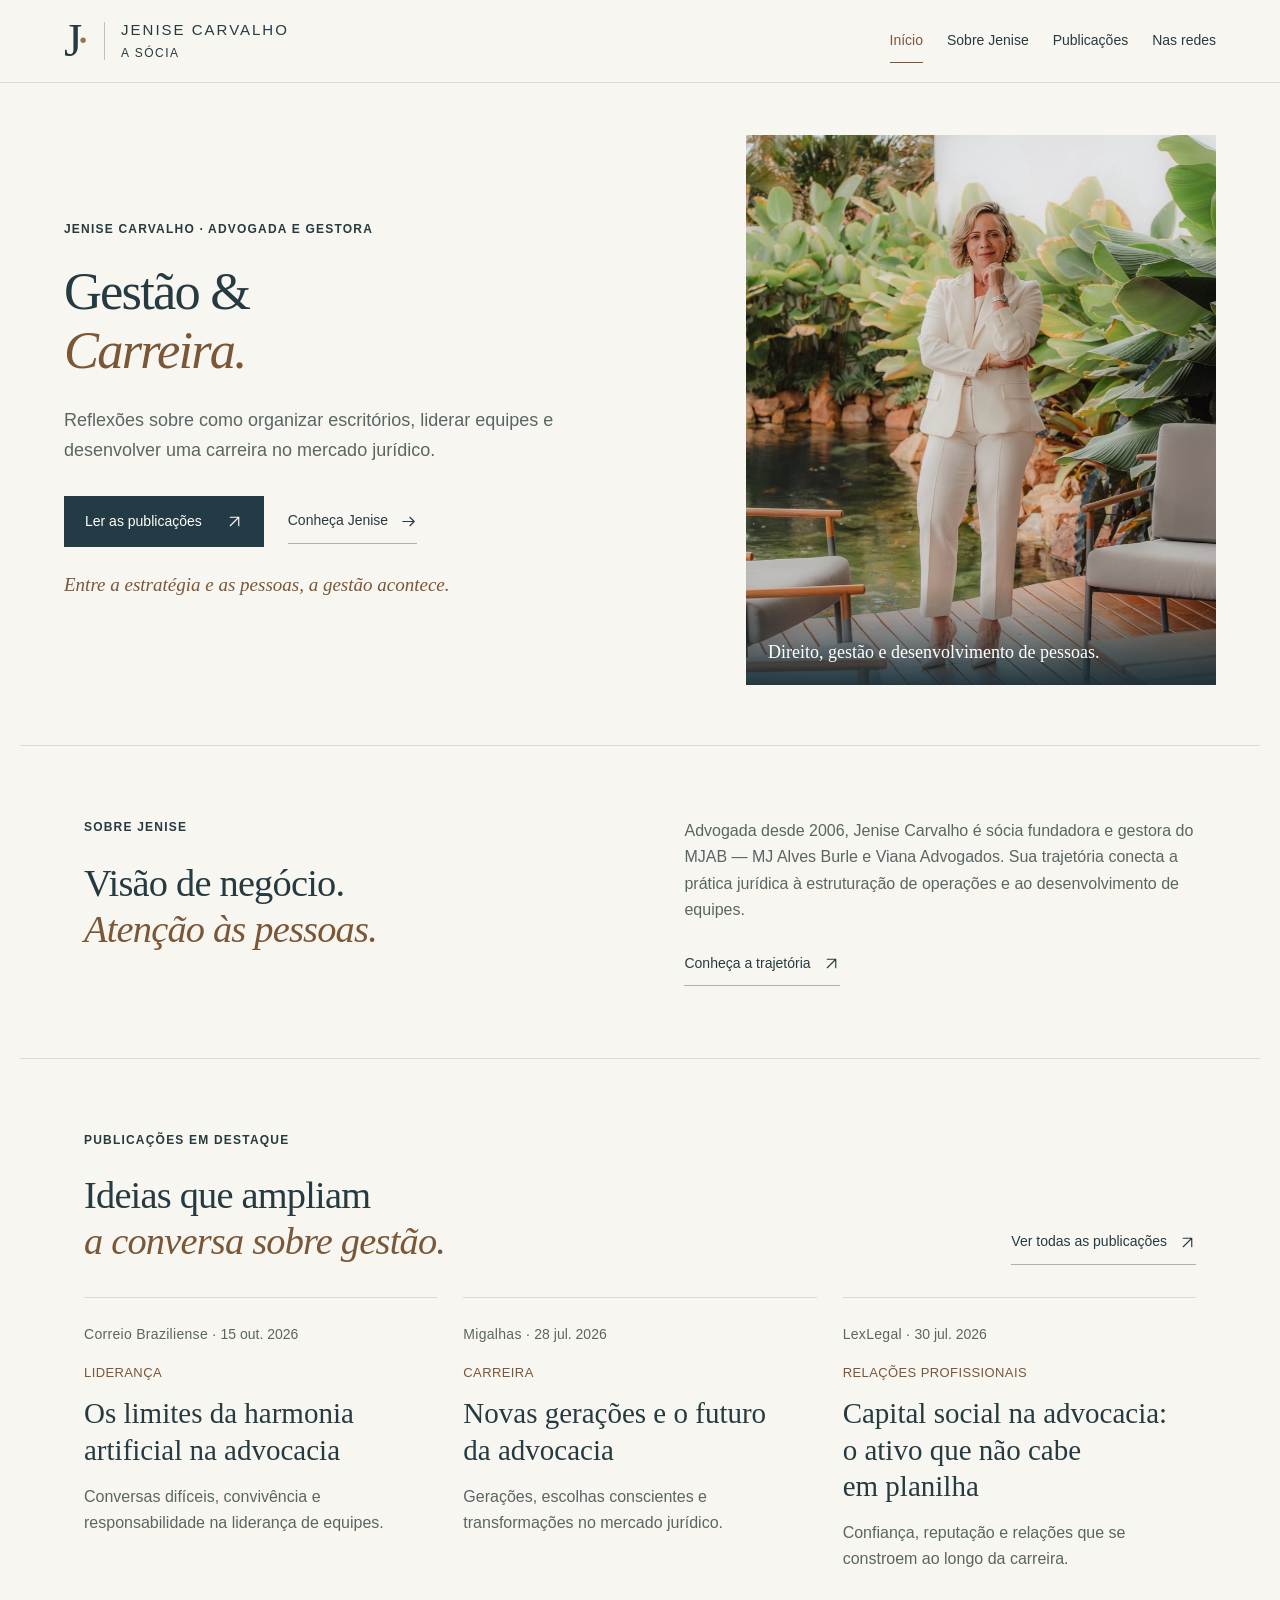
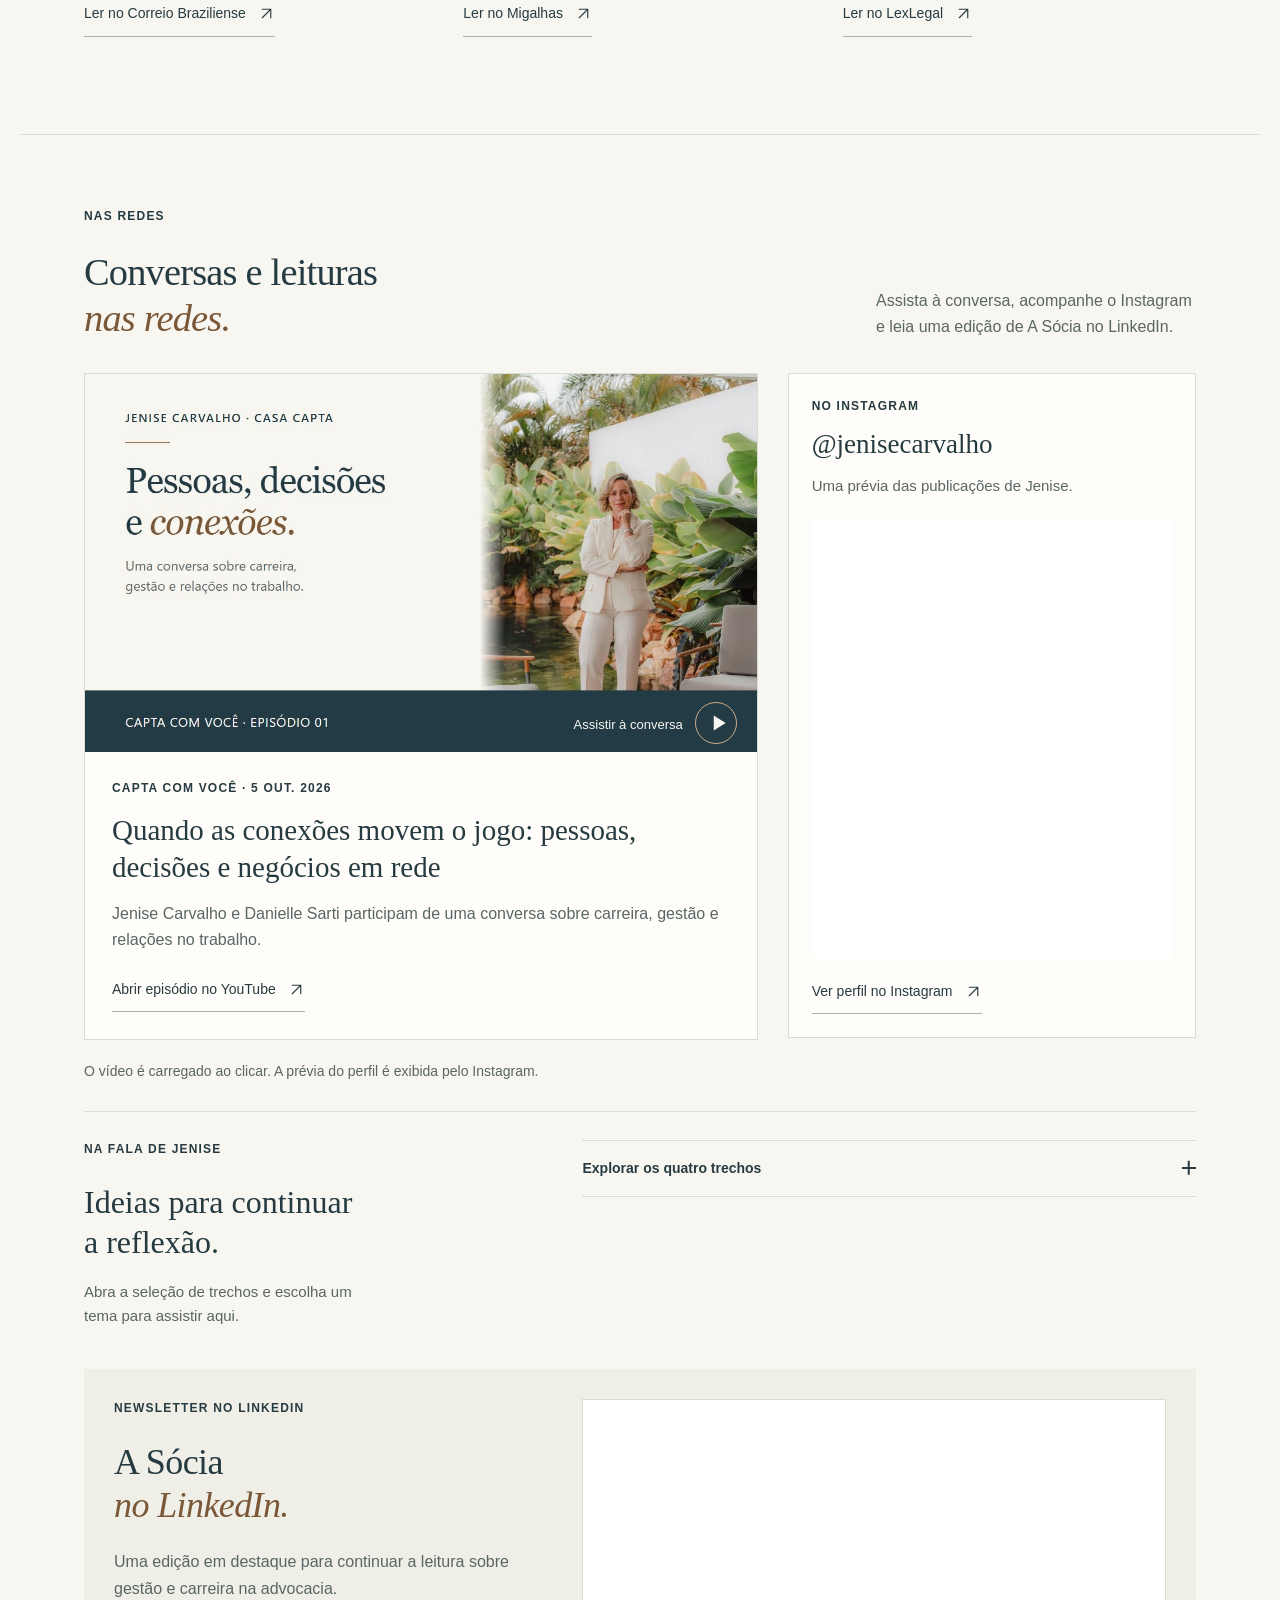
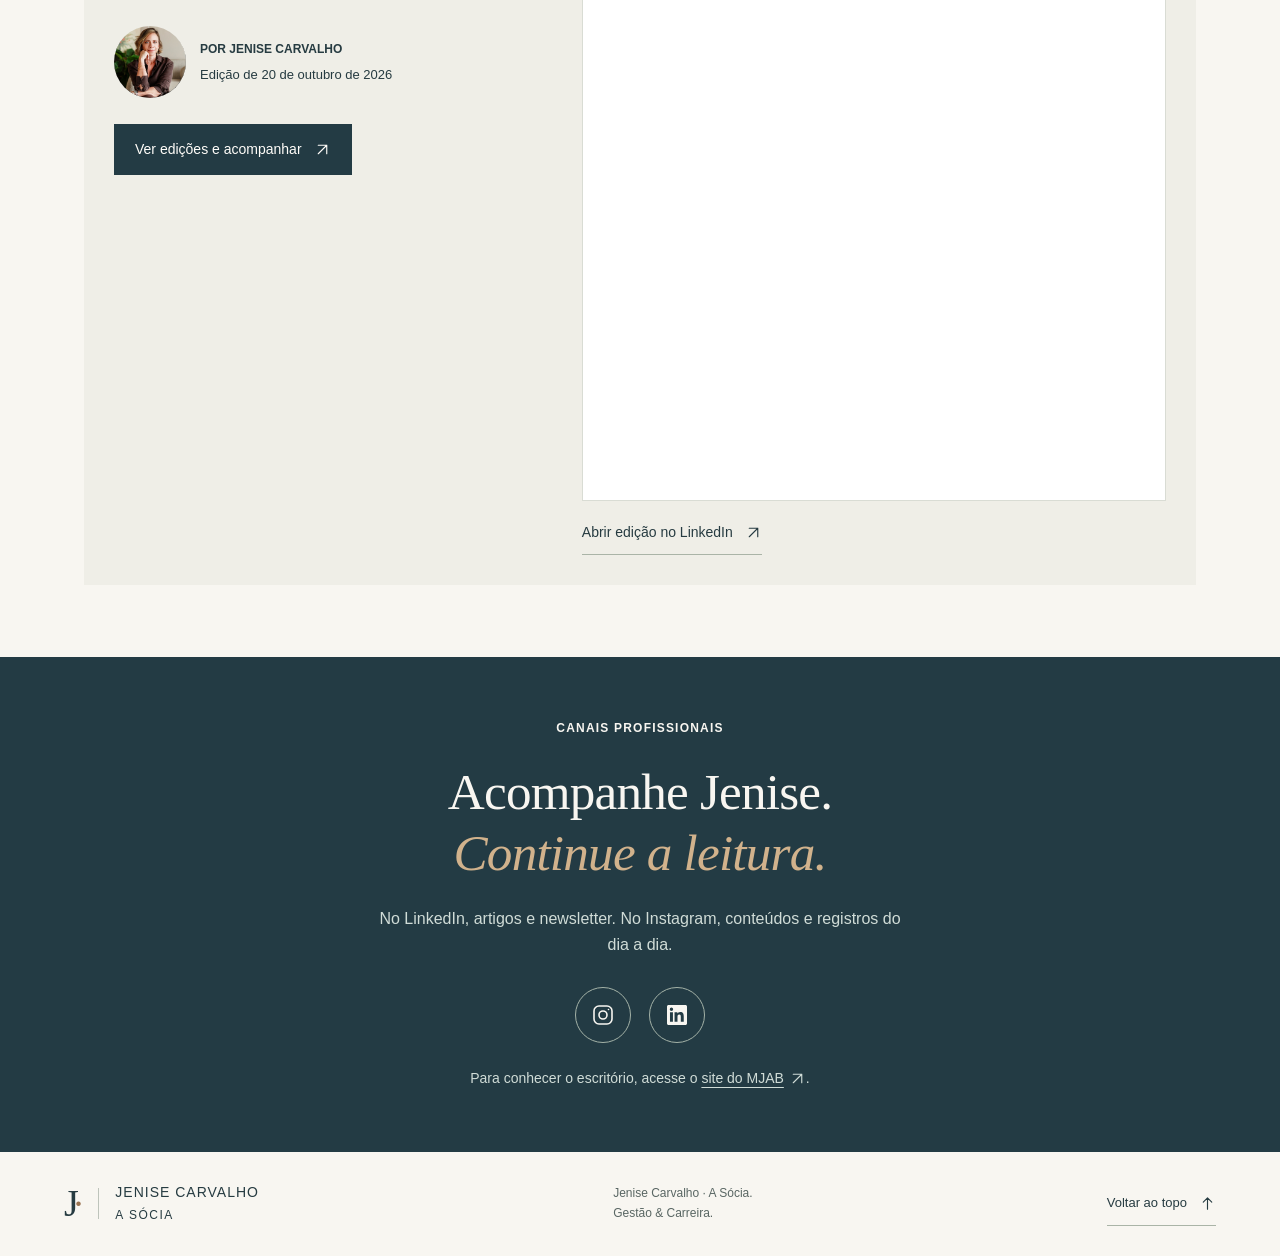
==== index.html @ 832c6ce7 "Inclui prévia oficial de A Sócia na seção Nas redes" ====
<!doctype html>
<html lang="pt-BR">
<head>
  <meta charset="utf-8">
  <meta name="viewport" content="width=device-width, initial-scale=1">
  <meta name="robots" content="index, follow">
  <meta name="description" content="Gestão e carreira na advocacia. Conheça Jenise Carvalho e acompanhe seus artigos, a newsletter A Sócia e suas conversas sobre liderança.">
  <link rel="canonical" href="https://soneka-ox.github.io/jenise-a-socia/">
  <meta property="og:type" content="website">
  <meta property="og:locale" content="pt_BR">
  <meta property="og:site_name" content="Jenise Carvalho · A Sócia">
  <meta property="og:title" content="Jenise Carvalho · A Sócia | Gestão &amp; Carreira">
  <meta property="og:description" content="Gestão e carreira na advocacia. Conheça Jenise Carvalho e acompanhe seus artigos, a newsletter A Sócia e suas conversas sobre liderança.">
  <meta property="og:url" content="https://soneka-ox.github.io/jenise-a-socia/">
  <meta property="og:image" content="https://soneka-ox.github.io/jenise-a-socia/assets/jenise-a-socia-compartilhar-v2.jpg">
  <meta property="og:image:secure_url" content="https://soneka-ox.github.io/jenise-a-socia/assets/jenise-a-socia-compartilhar-v2.jpg">
  <meta property="og:image:type" content="image/jpeg">
  <meta property="og:image:width" content="1200">
  <meta property="og:image:height" content="630">
  <meta property="og:image:alt" content="Jenise Carvalho · A Sócia. Gestão &amp; Carreira na advocacia.">
  <meta name="twitter:card" content="summary_large_image">
  <meta name="twitter:title" content="Jenise Carvalho · A Sócia | Gestão &amp; Carreira">
  <meta name="twitter:description" content="Gestão e carreira na advocacia. Conheça Jenise Carvalho e acompanhe seus artigos, a newsletter A Sócia e suas conversas sobre liderança.">
  <meta name="twitter:image" content="https://soneka-ox.github.io/jenise-a-socia/assets/jenise-a-socia-compartilhar-v2.jpg">
  <meta name="twitter:image:alt" content="Jenise Carvalho · A Sócia. Gestão &amp; Carreira na advocacia.">
  <meta name="theme-color" content="#233b44">
  <title>Jenise Carvalho · A Sócia | Gestão &amp; Carreira</title>
  <link rel="icon" href="assets/marca.svg" type="image/svg+xml">
  <link rel="stylesheet" href="assets/site.css?v=20261025-13">
  <script src="assets/site.js?v=20261025-12" defer></script>
<noscript><style>@media(max-width:900px){.header #navigation{display:flex;position:static;flex-wrap:wrap;width:100%;padding:0;box-shadow:none;border:0;gap:4px 22px}.menu{display:none}}</style></noscript>
</head>
<body class="page-home"><a class="skip" href="#conteudo">Ir para o conteúdo</a><header class="header"><a class="brand" href="./" aria-label="Jenise Carvalho, início"><span class="monogram" aria-hidden="true">J<span>·</span></span><span>JENISE CARVALHO<small>A SÓCIA</small></span></a><button class="menu" aria-expanded="false" aria-controls="navigation">Menu <svg class="ui-icon" viewBox="0 0 24 24" fill="none" stroke="currentColor" stroke-width="1.6" aria-hidden="true"><path d="M4 6h16M4 12h16M4 18h16"/></svg></button><nav id="navigation" aria-label="Principal"><a href="./" aria-current="page">Início</a><a href="sobre/">Sobre Jenise</a><a href="publicacoes/">Publicações</a><a href="#conversas">Nas redes</a></nav></header><main id="conteudo" tabindex="-1"><section class="hero" id="inicio" aria-labelledby="hero-title">
      <div class="hero-copy">
        <p class="eyebrow">JENISE CARVALHO · ADVOGADA E GESTORA</p>
        <h1 id="hero-title">Gestão &amp;<br><em>Carreira.</em></h1>
        <p class="lead">Reflexões sobre como organizar escritórios, liderar equipes e desenvolver uma carreira no mercado jurídico.</p>
        <div class="hero-actions"><a class="button" href="publicacoes/">Ler as publicações <svg class="ui-icon" viewBox="0 0 24 24" fill="none" stroke="currentColor" stroke-width="1.6" stroke-linecap="round" stroke-linejoin="round" aria-hidden="true" focusable="false"><path d="M6 18 18 6M6 6h12v12"/></svg></a><a class="text-link" href="sobre/">Conheça Jenise <svg class="ui-icon" viewBox="0 0 24 24" fill="none" stroke="currentColor" stroke-width="1.6" stroke-linecap="round" stroke-linejoin="round" aria-hidden="true" focusable="false"><path d="M4 12h16m-6-6 6 6-6 6"/></svg></a></div>
        <p class="hero-note">Entre a estratégia e as pessoas, a gestão acontece.</p>
      </div>
      <figure class="hero-photo"><img src="assets/jenise-lideranca.jpg" width="919" height="1280" alt="Jenise Carvalho em pé, de terno branco, em um jardim" fetchpriority="high" decoding="async"><figcaption>Direito, gestão e desenvolvimento de pessoas.</figcaption></figure>
    </section><section class="section home-intro" id="sobre" aria-labelledby="intro-title"><div><p class="eyebrow">SOBRE JENISE</p><h2 id="intro-title">Visão de negócio.<br><em>Atenção às pessoas.</em></h2></div><div><p>Advogada desde 2006, Jenise Carvalho é sócia fundadora e gestora do MJAB — MJ Alves Burle e Viana Advogados. Sua trajetória conecta a prática jurídica à estruturação de operações e ao desenvolvimento de equipes.</p><a class="text-link" href="sobre/">Conheça a trajetória <svg class="ui-icon" viewBox="0 0 24 24" fill="none" stroke="currentColor" stroke-width="1.6" stroke-linecap="round" stroke-linejoin="round" aria-hidden="true" focusable="false"><path d="M6 18 18 6M6 6h12v12"/></svg></a></div></section><section class="section home-publications" id="publicacoes" aria-labelledby="publications-title"><div class="section-heading"><div><p class="eyebrow">PUBLICAÇÕES EM DESTAQUE</p><h2 id="publications-title">Ideias que ampliam<br><em>a conversa sobre gestão.</em></h2></div><a class="text-link" href="publicacoes/">Ver todas as publicações <svg class="ui-icon" viewBox="0 0 24 24" fill="none" stroke="currentColor" stroke-width="1.6" stroke-linecap="round" stroke-linejoin="round" aria-hidden="true" focusable="false"><path d="M6 18 18 6M6 6h12v12"/></svg></a></div><div class="highlights-grid"><article class="publication-card"><p class="article-meta">Correio Braziliense · <time datetime="2026-10-15">15 out. 2026</time></p><p class="card-theme">Liderança</p><h3><a href="https://www.correiobraziliense.com.br/direito-e-justica/2026/10/7519737-os-limites-da-harmonia-artificial-na-advocacia.html" target="_blank" rel="noopener noreferrer">Os limites da harmonia artificial na advocacia</a></h3><p>Conversas difíceis, convivência e responsabilidade na liderança de equipes.</p><a class="text-link" href="https://www.correiobraziliense.com.br/direito-e-justica/2026/10/7519737-os-limites-da-harmonia-artificial-na-advocacia.html" target="_blank" rel="noopener noreferrer">Ler no Correio Braziliense <svg class="ui-icon" viewBox="0 0 24 24" fill="none" stroke="currentColor" stroke-width="1.6" stroke-linecap="round" stroke-linejoin="round" aria-hidden="true" focusable="false"><path d="M6 18 18 6M6 6h12v12"/></svg></a></article><article class="publication-card"><p class="article-meta">Migalhas · <time datetime="2026-07-28">28 jul. 2026</time></p><p class="card-theme">Carreira</p><h3><a href="https://www.migalhas.com.br/depeso/461056/o-que-a-geracao-z-e-os-millennials-revelam-sobre-o-mercado-juridico" target="_blank" rel="noopener noreferrer">Novas gerações e o futuro da advocacia</a></h3><p>Gerações, escolhas conscientes e transformações no mercado jurídico.</p><a class="text-link" href="https://www.migalhas.com.br/depeso/461056/o-que-a-geracao-z-e-os-millennials-revelam-sobre-o-mercado-juridico" target="_blank" rel="noopener noreferrer">Ler no Migalhas <svg class="ui-icon" viewBox="0 0 24 24" fill="none" stroke="currentColor" stroke-width="1.6" stroke-linecap="round" stroke-linejoin="round" aria-hidden="true" focusable="false"><path d="M6 18 18 6M6 6h12v12"/></svg></a></article><article class="publication-card"><p class="article-meta">LexLegal · <time datetime="2026-07-30">30 jul. 2026</time></p><p class="card-theme">Relações profissionais</p><h3><a href="https://lexlegal.com.br/capital-social-na-advocacia-o-ativo-que-nao-cabe-em-planilha/" target="_blank" rel="noopener noreferrer">Capital social na advocacia: o ativo que não cabe em planilha</a></h3><p>Confiança, reputação e relações que se constroem ao longo da carreira.</p><a class="text-link" href="https://lexlegal.com.br/capital-social-na-advocacia-o-ativo-que-nao-cabe-em-planilha/" target="_blank" rel="noopener noreferrer">Ler no LexLegal <svg class="ui-icon" viewBox="0 0 24 24" fill="none" stroke="currentColor" stroke-width="1.6" stroke-linecap="round" stroke-linejoin="round" aria-hidden="true" focusable="false"><path d="M6 18 18 6M6 6h12v12"/></svg></a></article></div></section><section class="section conversations" id="conversas" aria-labelledby="conversations-title">
      <div class="section-heading"><div><p class="eyebrow">NAS REDES</p><h2 id="conversations-title">Conversas e leituras<br><em>nas redes.</em></h2></div><p>Assista à conversa, acompanhe o Instagram e leia uma edição de A Sócia no LinkedIn.</p></div>
      <div class="media-grid">
        <article class="video-card" aria-labelledby="video-title">
          <div class="video-slot" id="video-player"><button type="button" class="video-launch branded-video" data-video-start="0" aria-label="Carregar vídeo do Casa Capta com Jenise Carvalho"><img class="video-cover" src="assets/capa-video-casa-capta-v1.jpg" width="1200" height="675" alt="" loading="lazy" decoding="async"><span class="video-kicker">CASA CAPTA · EPISÓDIO 01</span><span class="play-icon" aria-hidden="true"><svg class="ui-icon" viewBox="0 0 24 24" fill="none" stroke="currentColor" stroke-width="1.6" stroke-linecap="round" stroke-linejoin="round" aria-hidden="true" focusable="false"><path d="m9 5 11 7-11 7Z" fill="currentColor" stroke="none"/></svg></span><span class="video-prompt">Assistir à conversa</span><span class="video-duration">1 h 12 min · YouTube</span></button></div>
          <div class="video-description"><p class="eyebrow">CAPTA COM VOCÊ · <time datetime="2026-10-05">5 OUT. 2026</time></p><h3 id="video-title">Quando as conexões movem o jogo: pessoas, decisões e negócios em rede</h3><p>Jenise Carvalho e Danielle Sarti participam de uma conversa sobre carreira, gestão e relações no trabalho.</p><a class="text-link" href="https://www.youtube.com/watch?v=cIO_klDjaLY" target="_blank" rel="noopener noreferrer">Abrir episódio no YouTube <svg class="ui-icon" viewBox="0 0 24 24" fill="none" stroke="currentColor" stroke-width="1.6" stroke-linecap="round" stroke-linejoin="round" aria-hidden="true" focusable="false"><path d="M6 18 18 6M6 6h12v12"/></svg></a></div>
        </article>
        <aside class="instagram-card" aria-labelledby="instagram-title"><div class="instagram-heading"><p class="eyebrow">NO INSTAGRAM</p><h3 id="instagram-title">@jenisecarvalho</h3><p>Uma prévia das publicações de Jenise.</p></div><div class="instagram-slot" id="instagram-profile"><iframe src="https://www.instagram.com/jenisecarvalho/embed/" title="Perfil e publicações de Jenise Carvalho no Instagram" width="360" height="440" loading="lazy" referrerpolicy="strict-origin-when-cross-origin" allow="autoplay 'none'"></iframe></div><a class="text-link" href="https://www.instagram.com/jenisecarvalho/" target="_blank" rel="noopener noreferrer">Ver perfil no Instagram <svg class="ui-icon" viewBox="0 0 24 24" fill="none" stroke="currentColor" stroke-width="1.6" stroke-linecap="round" stroke-linejoin="round" aria-hidden="true" focusable="false"><path d="M6 18 18 6M6 6h12v12"/></svg></a></aside>
      </div>
      <p class="media-note">O vídeo é carregado ao clicar. A prévia do perfil é exibida pelo Instagram.</p>
      <div class="episode-notes"><div class="episode-intro"><p class="eyebrow">NA FALA DE JENISE</p><h3>Ideias para continuar<br>a reflexão.</h3><p>Abra a seleção de trechos e escolha um tema para assistir aqui.</p></div><details class="disclosure episode-details"><summary>Explorar os quatro trechos<span class="disclosure-sign" aria-hidden="true"></span></summary><div class="episode-moments">
        <button type="button" data-video-start="275"><span class="moment-time">04:35</span><span><strong>Uma carreira que encontra a gestão</strong><span>O interesse pela gestão surgiu ainda no estágio e se fortaleceu na implantação da unidade do Rio de Janeiro.</span></span><svg class="ui-icon" viewBox="0 0 24 24" fill="none" stroke="currentColor" stroke-width="1.6" stroke-linecap="round" stroke-linejoin="round" aria-hidden="true" focusable="false"><path d="m9 5 11 7-11 7Z" fill="currentColor" stroke="none"/></svg></button>
        <button type="button" data-video-start="1278"><span class="moment-time">21:18</span><span><strong>Tecnologia com pensamento próprio</strong><span>Usar IA exige estudo e repertório para sustentar uma conversa com o cliente e compreender o trabalho entregue.</span></span><svg class="ui-icon" viewBox="0 0 24 24" fill="none" stroke="currentColor" stroke-width="1.6" stroke-linecap="round" stroke-linejoin="round" aria-hidden="true" focusable="false"><path d="m9 5 11 7-11 7Z" fill="currentColor" stroke="none"/></svg></button>
        <button type="button" data-video-start="1726"><span class="moment-time">28:46</span><span><strong>Amadurecer também é escolher o momento</strong><span>Na liderança, nem toda resposta precisa ser imediata. Aprender a escolher a hora de se posicionar faz parte do desenvolvimento.</span></span><svg class="ui-icon" viewBox="0 0 24 24" fill="none" stroke="currentColor" stroke-width="1.6" stroke-linecap="round" stroke-linejoin="round" aria-hidden="true" focusable="false"><path d="m9 5 11 7-11 7Z" fill="currentColor" stroke="none"/></svg></button>
        <button type="button" data-video-start="3411"><span class="moment-time">56:51</span><span><strong>Conexão começa pelo interesse no outro</strong><span>A escuta e a atenção às pessoas ajudam a construir relações no cotidiano do trabalho.</span></span><svg class="ui-icon" viewBox="0 0 24 24" fill="none" stroke="currentColor" stroke-width="1.6" stroke-linecap="round" stroke-linejoin="round" aria-hidden="true" focusable="false"><path d="m9 5 11 7-11 7Z" fill="currentColor" stroke="none"/></svg></button>
      </div></details></div>
    <section class="newsletter-preview" id="abordagem" aria-labelledby="newsletter-title">
  <div class="newsletter-preview-copy"><p class="eyebrow">NEWSLETTER NO LINKEDIN</p><h3 id="newsletter-title">A Sócia<br><em>no LinkedIn.</em></h3><p>Uma edição em destaque para continuar a leitura sobre gestão e carreira na advocacia.</p><div class="newsletter-author"><span class="author-photo"><img src="assets/jenise-autora.jpg" width="1280" height="1000" alt="Retrato de Jenise Carvalho, autora de A Sócia" loading="lazy" decoding="async"></span><span>POR JENISE CARVALHO<small>Edição de <time datetime="2026-10-20">20 de outubro de 2026</time></small></span></div><a class="button" href="https://www.linkedin.com/newsletters/a-s%C3%B3cia-6931297052869935104" target="_blank" rel="noopener noreferrer">Ver edições e acompanhar <svg class="ui-icon" viewBox="0 0 24 24" fill="none" stroke="currentColor" stroke-width="1.6" stroke-linecap="round" stroke-linejoin="round" aria-hidden="true" focusable="false"><path d="M6 18 18 6M6 6h12v12"/></svg></a></div>
  <div class="newsletter-preview-content"><div class="linkedin-slot"><iframe src="https://www.linkedin.com/embed/feed/update/urn:li:activity:7518284211699474434" title="Prévia de A Sócia no LinkedIn: Sucessão não é conversa de despedida" width="504" height="700" loading="lazy" allow="autoplay 'none'" referrerpolicy="strict-origin-when-cross-origin"></iframe></div><a class="text-link" href="https://www.linkedin.com/pulse/sucess%C3%A3o-n%C3%A3o-%C3%A9-conversa-de-despedida-jenise-carvalho-b4wlf/" target="_blank" rel="noopener noreferrer">Abrir edição no LinkedIn <svg class="ui-icon" viewBox="0 0 24 24" fill="none" stroke="currentColor" stroke-width="1.6" stroke-linecap="round" stroke-linejoin="round" aria-hidden="true" focusable="false"><path d="M6 18 18 6M6 6h12v12"/></svg></a></div>
</section></section><section class="contact" id="contato" aria-labelledby="contact-title"><p class="eyebrow">CANAIS PROFISSIONAIS</p><h2 id="contact-title">Acompanhe Jenise.<br><em>Continue a leitura.</em></h2><p>No LinkedIn, artigos e newsletter. No Instagram, conteúdos e registros do dia a dia.</p><div class="social-links social-icons"><a href="https://www.instagram.com/jenisecarvalho/" target="_blank" rel="noopener noreferrer" aria-label="Instagram de Jenise Carvalho" title="Instagram"><svg class="social-icon" viewBox="0 0 24 24" fill="none" stroke="currentColor" stroke-width="1.6" stroke-linecap="round" stroke-linejoin="round" aria-hidden="true" focusable="false"><rect x="3" y="3" width="18" height="18" rx="5"/><circle cx="12" cy="12" r="4"/><circle cx="17.5" cy="6.5" r=".8" fill="currentColor" stroke="none"/></svg></a><a href="https://www.linkedin.com/in/jenisecarvalho/" target="_blank" rel="noopener noreferrer" aria-label="LinkedIn de Jenise Carvalho" title="LinkedIn"><svg class="social-icon" viewBox="0 0 24 24" fill="currentColor" aria-hidden="true" focusable="false"><path d="M20.45 2H3.55C2.69 2 2 2.68 2 3.52v16.96c0 .84.69 1.52 1.55 1.52h16.9c.86 0 1.55-.68 1.55-1.52V3.52c0-.84-.69-1.52-1.55-1.52ZM7.93 18.75H4.98V9.2h2.95v9.55ZM6.45 7.89a1.71 1.71 0 1 1 0-3.42 1.71 1.71 0 0 1 0 3.42Zm12.3 10.86H15.8v-4.64c0-1.1-.02-2.52-1.54-2.52-1.54 0-1.77 1.2-1.77 2.44v4.72H9.54V9.2h2.83v1.3h.04c.39-.74 1.36-1.52 2.79-1.52 2.98 0 3.55 1.96 3.55 4.5v5.27Z"/></svg></a></div><p class="contact-context">Para conhecer o escritório, acesse o <a href="https://www.mjab.adv.br/" target="_blank" rel="noopener noreferrer">site do MJAB <svg class="ui-icon" viewBox="0 0 24 24" fill="none" stroke="currentColor" stroke-width="1.6" stroke-linecap="round" stroke-linejoin="round" aria-hidden="true" focusable="false"><path d="M6 18 18 6M6 6h12v12"/></svg></a>.</p></section></main><footer><a class="brand" href="./"><span class="monogram" aria-hidden="true">J<span>·</span></span><span>JENISE CARVALHO<small>A SÓCIA</small></span></a><p>Jenise Carvalho · A Sócia.<br>Gestão &amp; Carreira.</p><a class="text-link" href="#conteudo">Voltar ao topo <svg class="ui-icon" viewBox="0 0 24 24" fill="none" stroke="currentColor" stroke-width="1.6" stroke-linecap="round" stroke-linejoin="round" aria-hidden="true" focusable="false"><path d="M12 20V4m-6 6 6-6 6 6"/></svg></a></footer></body>
</html>
---- assets/site.css ----
@charset "UTF-8";
:root{--navy:#233b44;--deep:#182f38;--paper:#f8f6f1;--white:#fffdf9;--ink:#263b41;--muted:#596663;--bronze:#795737;--accent:#9a7350;--sand:#c8ac8b;--line:#d9dcd4;--serif:Georgia,'Times New Roman',serif}
*{box-sizing:border-box}
html{scroll-behavior:smooth;scroll-padding-top:120px}
body{margin:0;background:var(--paper);color:var(--ink);font:16px/1.65 'Segoe UI',Arial,sans-serif}
a{color:inherit;text-decoration:none}
button{font:inherit;color:inherit}
a,button{-webkit-tap-highlight-color:transparent}
a:focus-visible,button:focus-visible{outline:3px solid var(--bronze);outline-offset:5px}
h1,h2,h3,p{margin:0}
h1,h2,h3{font-weight:400;text-wrap:pretty}
em{color:var(--bronze);font-weight:400}
.skip{position:fixed;left:20px;top:-90px;background:white;padding:12px 20px;z-index:20}
.skip:focus{top:15px}
.preview{background:var(--deep);color:#ede7db;text-align:center;padding:8px 20px;font-size:12px;letter-spacing:1px}
.preview span{margin-left:18px;letter-spacing:0;color:#d1d9d7}
.header{position:sticky;top:0;z-index:10;background:var(--paper);border-bottom:1px solid var(--line);padding:19px max(5%,calc((100% - 1280px)/2));display:flex;align-items:center;justify-content:space-between;gap:28px;flex-wrap:wrap}
.brand{max-width:100%;min-width:0;display:flex;align-items:center;gap:16px;font-size:15px;letter-spacing:2px;line-height:1.3;flex-shrink:0}
.brand small{display:block;font-size:12px;letter-spacing:1.5px;margin-top:7px}
.monogram{font:47px/.8 var(--serif);letter-spacing:-5px;border-right:1px solid #bec4bb;padding-right:20px}
.monogram span{color:var(--accent)}
#navigation{display:flex;align-items:center;gap:24px;font-size:14px}
#navigation a{display:inline-flex;align-items:center;min-height:44px;white-space:nowrap;padding:7px 0}
#navigation a:hover,.text-link:hover{color:var(--bronze)}
.nav-contact{border-bottom:1px solid var(--bronze)}
.nav-contact span{margin-left:14px}
.menu{display:none}
.hero{max-width:1400px;margin:auto;display:grid;grid-template-columns:1.16fr 1fr;gap:6%;align-items:center;padding:52px 5% 60px}
.hero-copy{padding:12px 0}
.eyebrow{font-size:12px;letter-spacing:1.2px;font-weight:600;margin-bottom:22px}
h1{font:clamp(42px,4.1vw,60px)/1.12 var(--serif);letter-spacing:-1.8px;margin-bottom:25px}
.lead{color:var(--muted);font-size:18px;line-height:1.7;max-width:490px}
.hero-actions{display:flex;align-items:center;flex-wrap:wrap;gap:24px;margin-top:30px}
.button{display:inline-flex;align-items:center;justify-content:space-between;gap:24px;min-height:48px;padding:14px 21px;color:var(--white);background:var(--navy);font-size:14px;transition:background .2s}
.button:hover{background:#375561}
.text-link{display:inline-flex;align-items:center;gap:12px;min-height:44px;border-bottom:1px solid #aab4a7;padding:9px 0;font-size:14px}
.hero-note{font:italic 19px/1.5 var(--serif);color:var(--bronze);margin-top:24px;max-width:420px}
.editorial-cover{background:var(--navy);color:var(--paper);position:relative;overflow:hidden;padding:28px 32px;display:flex;flex-direction:column;justify-content:space-between;min-height:440px}
.cover-top{display:flex;align-items:center;justify-content:space-between;gap:15px;font-size:12px;letter-spacing:.9px;color:#e0e6df;padding-bottom:20px;border-bottom:1px solid #bac5ba4d;z-index:1}
.cover-top span:last-child{font-size:21px;line-height:1}
.cover-title{overflow-wrap:anywhere;font:clamp(95px,10vw,138px)/.9 var(--serif);letter-spacing:-7px;margin:35px 0 42px;z-index:1}
.cover-title em{color:#d4ba97}
.cover-period{color:#d4ba97;font-size:.75em}
.cover-bottom{display:flex;justify-content:space-between;gap:20px;align-items:flex-end;z-index:1}
.cover-bottom p{font:21px/1.35 var(--serif);color:#f1ece2}
.cover-bottom>span{font-size:12px;line-height:1.55;color:#d4dfda}
.cover-outline{position:absolute;right:0;bottom:-75px;font:390px/1 var(--serif);color:#a8bcba0c;pointer-events:none}
.section{max-width:1240px;margin:auto;padding:72px 5%}
h2{font:clamp(32px,3vw,43px)/1.2 var(--serif);letter-spacing:-.8px}
.section-heading{display:flex;justify-content:space-between;gap:55px;align-items:flex-end;margin-bottom:32px}
.section-heading>p{font-size:16px;color:var(--muted);max-width:320px}
.about{display:grid;grid-template-columns:.78fr 1.22fr;align-items:center;gap:8%;border-top:1px solid var(--line)}
.portrait{background:#eae6dc;min-height:355px;position:relative;overflow:hidden;padding:26px;display:flex;flex-direction:column;justify-content:space-between;border:1px solid #d8d4c7}
.portrait:after{content:'';position:absolute;inset:12px;border:1px solid #c0b49e80;pointer-events:none}
.portrait-kicker{font-size:12px;letter-spacing:1px;color:#605648}
.portrait-initial{font:145px/.9 var(--serif);letter-spacing:-22px;color:#b8a78c;margin:22px 0}
.portrait-initial>span{font-style:italic;font-size:100px;color:#7b8b88}
.portrait-caption{font:23px/1.4 var(--serif)}
.portrait-label{margin-top:16px;font-size:12px;color:#605648}
.about-copy h2{margin-bottom:23px}
.about-copy>p:not(.eyebrow){color:var(--muted);font-size:16px;margin-bottom:16px;max-width:620px}
.about-copy strong{font-weight:600;color:var(--ink)}
.about-copy .text-link{margin-top:4px}
.topics{border-top:1px solid var(--line);padding-top:60px}
.services{display:grid;grid-template-columns:repeat(3,minmax(0,1fr));border-top:1px solid var(--line);border-bottom:1px solid var(--line)}
.services article{padding:25px 25px 25px 0;display:flex;flex-direction:column;align-items:flex-start}
.services article+article{padding-left:25px;border-left:1px solid var(--line)}
.number{font:24px var(--serif);color:var(--bronze);margin-bottom:22px}
.services h3{font:27px/1.25 var(--serif);margin-bottom:15px}
.services p{color:var(--muted);font-size:16px;margin-bottom:20px}
.services .text-link{font-size:13px;margin-top:auto;gap:9px}
.publications{padding-top:12px}
.publication-grid{display:grid;grid-template-columns:.84fr 1.16fr;gap:38px;align-items:start}
.newsletter{background:#eaece5;padding:32px;min-width:0}
.newsletter .eyebrow{display:block;font-size:12px;margin-bottom:26px}
.newsletter h3{font:75px/.95 var(--serif);letter-spacing:-3px;margin:0 0 23px}
.newsletter h3 span{color:var(--accent)}
.newsletter p{color:var(--muted);font-size:16px}
.newsletter .button{margin-top:25px;max-width:100%;font-size:13px;padding:14px 16px;gap:12px}
.article-list{border-top:1px solid var(--line)}
.article-link{display:grid;grid-template-columns:1fr 24px;align-items:center;gap:12px;padding:24px 0;border-bottom:1px solid var(--line);transition:background .2s}
.article-link:hover{background:#eeeee6}
.article-meta{grid-column:1;font-size:12px;letter-spacing:.4px;color:var(--bronze);line-height:1.6}
.article-meta time{display:inline;color:var(--muted);font-size:12px;margin-left:12px;letter-spacing:0}
.article-link h3{grid-column:1;grid-row:2;font:27px/1.3 var(--serif)}
.article-arrow{grid-column:2;grid-row:2;font-size:23px;color:var(--bronze)}
.article-cta{grid-column:1;font-size:13px;color:var(--muted)}
.contact{background:var(--navy);color:var(--paper);text-align:center;padding:62px 7%}
.contact h2{font-size:clamp(36px,4vw,52px)}
.contact em{color:#d1b28c}
.contact>p:not(.eyebrow){max-width:530px;margin:22px auto 0;color:#d0dcd7;font-size:16px}
.social-links{display:flex;justify-content:center;gap:17px;margin-top:28px;flex-wrap:wrap}
.social-links a{display:inline-flex;justify-content:space-between;align-items:center;gap:20px;border:1px solid #a3b2a7;padding:12px 20px;font-size:14px;min-width:155px;min-height:48px}
.social-links a:hover{background:#ffffff10}
.contact .contact-context{font-size:14px!important;margin-top:24px!important}
.contact-context a{display:inline-flex;align-items:center;gap:5px;text-decoration:underline;text-underline-offset:4px}
footer{max-width:1400px;padding:30px 5%;margin:auto;display:flex;align-items:center;justify-content:space-between;gap:28px}
footer .brand{font-size:14px;letter-spacing:1px}
footer .brand small{font-size:12px}
footer .monogram{font-size:38px}
footer p{font-size:12px;color:var(--muted);max-width:350px}
footer .text-link{font-size:13px;white-space:nowrap}
@media(max-width:1100px) and (min-width:901px){
.header{gap:20px;padding-left:4%;padding-right:4%}.brand{font-size:14px;gap:12px;letter-spacing:1px}#navigation{gap:19px;font-size:13px}.cover-title{font-size:112px}.editorial-cover{padding:25px}.cover-bottom{align-items:flex-start;flex-direction:column;gap:12px}.cover-bottom>span br{display:none}.cover-bottom>span{font-size:12px}.newsletter{padding:26px}.services .text-link{flex-wrap:wrap}
}
@media(max-width:900px){
.header{padding:17px 6%}.brand{font-size:14px;letter-spacing:1px}.menu{display:flex;align-items:center;gap:12px;min-height:44px;padding:9px 12px;background:none;border:1px solid #a0ada2;font-size:14px;cursor:pointer}
#navigation{display:none;position:absolute;top:100%;left:0;right:0;background:var(--paper);padding:17px 6%;border-bottom:1px solid var(--line);box-shadow:0 10px 25px #1d34391a}#navigation.is-open{display:flex;flex-direction:column;align-items:stretch;gap:4px}#navigation a{padding:9px 0}
.hero{gap:4%;padding-top:35px;padding-bottom:40px}h1{font-size:43px;letter-spacing:-1.2px}.lead{font-size:17px}.editorial-cover{padding:24px;min-height:420px}.cover-title{font-size:105px;margin:30px 0}.cover-bottom{flex-direction:column;align-items:flex-start;gap:12px}.cover-bottom>span br{display:none}.cover-bottom p{font-size:20px}.cover-top{font-size:12px;letter-spacing:0}
.section{padding:58px 6%}.about{gap:6%}.portrait{min-height:340px;padding:24px}.portrait-initial{font-size:125px;letter-spacing:-20px}.portrait-initial>span{font-size:85px}.portrait-caption{font-size:22px}.section-heading{gap:30px}.section-heading>p{max-width:250px}.services h3{font-size:24px}.services article,.services article+article{padding:23px 18px}.services article:first-child{padding-left:0}.publication-grid{gap:25px;grid-template-columns:.9fr 1.1fr}.newsletter{padding:25px}.newsletter h3{font-size:64px}.newsletter .button{flex-wrap:wrap}.publications{padding-top:0}.article-link h3{font-size:25px}.article-meta time{display:block;margin:4px 0 0}footer{flex-wrap:wrap}
}
@media(max-width:650px){
html{scroll-padding-top:105px}.preview{font-size:12px;letter-spacing:.5px}.preview span{display:none}.header{padding:16px 6%}.brand{font-size:13px;gap:11px;letter-spacing:.9px}.brand small{font-size:12px;letter-spacing:1px;margin-top:5px}.monogram{font-size:39px;padding-right:14px}
.hero{grid-template-columns:1fr;padding:32px 7% 34px;gap:26px}.hero-copy{padding:0}h1{font-size:clamp(39px,10.5vw,58px);line-height:1.14;margin-bottom:22px;letter-spacing:-1.2px}.eyebrow{font-size:12px;letter-spacing:.7px;margin-bottom:18px}.lead{font-size:17px;max-width:100%}.hero-actions{gap:14px;margin-top:24px}.button{padding:13px 18px;font-size:14px;gap:18px}.text-link{font-size:14px;gap:12px}.hero-note{font-size:18px;margin-top:19px}
.editorial-cover{min-height:245px;padding:23px}.cover-top{padding-bottom:14px}.cover-title{font-size:clamp(68px,21vw,103px);line-height:1;letter-spacing:-4px;margin:18px 0}.cover-title br{display:none}.cover-title em{margin-left:10px}.cover-bottom{flex-direction:row;align-items:flex-end;gap:16px}.cover-bottom p{font-size:18px}.cover-bottom>span{font-size:12px}.cover-bottom>span br{display:block}.cover-outline{font-size:270px;bottom:-65px}
.section{padding:46px 7%}h2{font-size:34px;line-height:1.2;letter-spacing:-.7px}.about{grid-template-columns:1fr;gap:27px}.portrait{min-height:260px;max-width:100%;padding:25px}.portrait-initial{font-size:112px;letter-spacing:-18px;margin:16px 0}.portrait-initial>span{font-size:76px}.portrait-label{margin-top:13px}.portrait-caption{font-size:23px}.about-copy>p:not(.eyebrow){font-size:16px}.about-copy h2{margin-bottom:20px}
.topics{padding-top:44px}.section-heading{display:block;margin-bottom:26px}.section-heading>p{max-width:100%;margin-top:18px;font-size:16px}.services{grid-template-columns:1fr}.services article,.services article+article,.services article:first-child{padding:24px 0;border-left:0}.services article+article{border-top:1px solid var(--line)}.number{font-size:22px;margin-bottom:14px}.services h3{font-size:27px;margin-bottom:12px}.services p{font-size:16px;margin-bottom:12px}.services .text-link{font-size:14px;gap:10px}
.publications{padding-top:0}.publication-grid{grid-template-columns:1fr;gap:26px}.newsletter{padding:26px}.newsletter h3{font-size:69px;margin-bottom:19px}.newsletter .button{flex-wrap:nowrap;font-size:13px;gap:10px}.newsletter p{font-size:16px}.newsletter .eyebrow{font-size:12px}.article-link{padding:22px 0}.article-meta{font-size:12px}.article-meta time{display:inline;margin-left:10px;font-size:12px}.article-link h3{font-size:26px}.article-cta{font-size:13px}.contact{padding:48px 7%}.contact h2{font-size:37px}.contact>p:not(.eyebrow){font-size:16px}.social-links{gap:12px}.social-links a{min-width:140px;padding:12px 16px;font-size:14px}footer{display:grid;padding:28px 7%;gap:22px}footer p{font-size:12px}
}
@media(max-width:360px){
.brand{font-size:12px;gap:9px;letter-spacing:.5px}.brand small{font-size:12px}.monogram{font-size:35px;padding-right:12px}.menu{padding:8px 10px;gap:8px;font-size:13px}h1{font-size:37px}.hero-actions{align-items:flex-start;flex-direction:column;gap:8px}.cover-title{font-size:66px}.cover-bottom{flex-direction:column;align-items:flex-start;gap:9px}.cover-bottom>span br{display:none}.cover-bottom>span{font-size:12px}.newsletter{padding:22px}.newsletter .button{font-size:13px;flex-wrap:wrap}.social-links{flex-direction:column;align-items:stretch}
}
@media(prefers-reduced-motion:reduce){html{scroll-behavior:auto}*{transition:none!important}}

.brand>span:last-child{min-width:0;overflow-wrap:anywhere}
@media(max-width:650px){.header{gap:12px}.brand{flex-shrink:1}}

/* Fotografias originais: os enquadramentos são feitos somente na apresentação. */
figure{margin:0}
.hero-photo{position:relative;max-width:470px;width:100%;justify-self:end;background:#e7e2d8}
.hero-photo img{display:block;width:100%;height:550px;object-fit:cover;object-position:50% 30%}
.hero-photo figcaption{position:absolute;bottom:0;left:0;right:0;padding:20px 22px;background:linear-gradient(transparent,#182f38ed);color:white;font:18px/1.4 var(--serif);padding-top:55px}
.about-photo img{display:block;width:100%;height:490px;object-fit:cover;object-position:53% 30%}
.about-photo figcaption{font:italic 16px/1.5 var(--serif);padding-top:13px;color:var(--muted)}
.career{border-top:1px solid var(--line)}
.career-grid{display:grid;grid-template-columns:1.2fr .8fr;gap:54px;align-items:start}
.timeline{list-style:none;margin:0;padding:0}
.timeline li{display:grid;grid-template-columns:95px 1fr;gap:18px;border-top:1px solid var(--line);padding:22px 0}
.year{color:var(--bronze);font-size:14px;font-weight:600;padding-top:4px}
.timeline h3{font:25px/1.3 var(--serif);margin-bottom:10px}
.timeline p,.education-note,.people-feature p:not(.eyebrow){color:var(--muted);font-size:16px}
.education{background:#eaece5;padding:30px}
.education h3{font:29px/1.25 var(--serif)}
.degrees{list-style:none;padding:0;margin:18px 0 22px}
.degrees li{padding:15px 0;border-bottom:1px solid #ced3c9}
.degrees strong{font-size:15px;font-weight:600;display:block}
.degrees span{display:block;font-size:14px;color:var(--muted);margin-top:3px}
.education-note{font-size:14px;line-height:1.7}
.people-feature{display:grid;grid-template-columns:.8fr 1.2fr;gap:7%;align-items:center;margin-top:65px;background:#efeee7}
.people-feature img{display:block;width:100%;height:460px;object-fit:cover;object-position:50% 45%}
.people-feature>div{padding:30px 30px 30px 0}
.people-feature h3{font:35px/1.2 var(--serif);margin-bottom:20px}
.people-feature p+p{margin-top:16px}
.newsletter-author{display:flex;align-items:center;gap:14px;margin-bottom:27px;font-size:12px;letter-spacing:.5px;font-weight:600}
.newsletter-author small{display:block;font-size:12px;letter-spacing:0;font-weight:400;margin-top:5px}
.author-photo{display:block;width:72px;height:72px;border-radius:50%;overflow:hidden;flex-shrink:0}
.author-photo img{display:block;width:100%;height:100%;object-fit:cover;transform:scale(1.07)}
@media(min-width:901px) and (max-width:1100px){#navigation{gap:15px;font-size:12px}.header{gap:15px}.brand{font-size:13px}.hero-photo img{height:510px}.career-grid{gap:30px}}
@media(max-width:900px){.hero-photo img{height:500px}.about-photo img{height:450px}.career-grid{gap:28px;grid-template-columns:1.1fr .9fr}.timeline li{grid-template-columns:1fr;gap:6px}.education{padding:23px}.people-feature{gap:5%}.people-feature img{height:520px}.people-feature h3{font-size:31px}.people-feature>div{padding-right:22px}}
@media(max-width:650px){.hero-photo{max-width:none;justify-self:stretch}.hero-photo img{height:auto;aspect-ratio:4/4.3;object-position:50% 25%}.hero-photo figcaption{font-size:16px}.about-photo{max-width:420px;width:100%;justify-self:center}.about-photo img{height:auto;aspect-ratio:4/4.7;object-position:53% 25%}.career-grid{grid-template-columns:1fr;gap:30px}.timeline li{grid-template-columns:1fr;gap:5px;padding:20px 0}.education{padding:26px}.people-feature{grid-template-columns:1fr;gap:0;margin-top:35px}.people-feature img{height:auto;aspect-ratio:4/4.6;object-position:50% 38%}.people-feature>div{padding:27px}.people-feature h3{font-size:32px}.newsletter-author{gap:12px}.author-photo{width:62px;height:62px}}

.content-jumps{margin:-12px 0 25px}
.conversations{border-top:1px solid var(--line)}
.media-grid{display:grid;grid-template-columns:minmax(0,1.65fr) minmax(0,1fr);gap:30px;align-items:start}
.video-card{border:1px solid var(--line);min-width:0;background:var(--white)}
.video-slot{aspect-ratio:16/9;background:var(--deep)}
.video-slot iframe{width:100%;height:100%;display:block;border:0}
.video-launch{display:flex;width:100%;height:100%;min-height:0;border:0;background:radial-gradient(ellipse at top right,#44636d,var(--deep) 75%);color:var(--paper);align-items:center;justify-content:center;flex-direction:column;padding:20px;cursor:pointer}
.video-kicker{font-size:12px;letter-spacing:1.4px}
.play-icon{width:64px;height:64px;border:1px solid #d1b28c;border-radius:50%;display:grid;place-items:center;font-size:23px;padding-left:5px;margin:23px 0 14px;color:#e4c7a4}
.video-launch:hover .play-icon{background:#ffffff18}
.video-prompt{font:26px/1.25 var(--serif)}
.video-duration{font-size:13px;color:#d0dcd7;margin-top:8px}
.video-description{padding:27px}
.video-description .eyebrow{margin-bottom:14px}
.video-description h3{font:29px/1.25 var(--serif);margin-bottom:16px}
.video-description p:not(.eyebrow){color:var(--muted);font-size:16px;margin-bottom:14px}
.instagram-card{border:1px solid var(--line);padding:23px;background:var(--white);min-width:0}
.instagram-heading .eyebrow{margin-bottom:10px}
.instagram-heading h3{font:27px/1.3 var(--serif);overflow-wrap:anywhere;margin-bottom:12px}
.instagram-heading p:not(.eyebrow){color:var(--muted);font-size:15px;margin-bottom:20px}
.instagram-slot{background:white}
.instagram-slot iframe{display:block;width:100%;height:440px;border:0;background:white}
@media(max-width:650px){.instagram-slot iframe{height:390px}}
.instagram-card>.text-link{margin-top:12px}
.media-note{font-size:13px;color:var(--muted);margin-top:20px;max-width:720px}
.episode-notes{display:grid;grid-template-columns:.8fr 1.2fr;gap:45px;margin-top:45px;padding-top:35px;border-top:1px solid var(--line)}
.episode-intro h3{font:32px/1.25 var(--serif);margin-bottom:18px}
.episode-intro>p:last-child{color:var(--muted);font-size:15px;max-width:300px}
.episode-moments button{width:100%;display:grid;grid-template-columns:52px 1fr 15px;align-items:start;gap:14px;background:none;color:var(--ink);text-align:left;border:0;border-bottom:1px solid var(--line);padding:19px 0;cursor:pointer}
.episode-moments button:first-child{padding-top:0}
.episode-moments button:hover strong{color:var(--bronze)}
.moment-time{font-size:13px;color:var(--bronze);padding-top:2px;font-weight:600}
.episode-moments strong{font-size:16px;font-weight:600;display:block;line-height:1.4}
.episode-moments button>span>span{font-size:15px;line-height:1.6;display:block;color:var(--muted);margin-top:8px}
@media(max-width:1000px){.media-grid{grid-template-columns:1fr 1fr;gap:22px}.video-description{padding:23px}.play-icon{margin:16px 0 10px;width:52px;height:52px}.video-prompt{font-size:23px}.instagram-card{padding:20px}.instagram-placeholder{padding:20px}.episode-notes{gap:30px}}
@media(max-width:650px){.media-grid,.episode-notes{grid-template-columns:1fr}.media-grid{gap:26px}.video-description{padding:23px}.video-description h3{font-size:27px}.video-launch{padding:16px}.video-kicker{font-size:12px;letter-spacing:.9px}.play-icon{margin:12px 0 9px;width:45px;height:45px;font-size:18px}.video-prompt{font-size:22px}.video-duration{font-size:12px;margin-top:5px}.instagram-card{padding:23px}.episode-notes{margin-top:32px;padding-top:27px;gap:25px}.episode-moments button{grid-template-columns:44px 1fr 13px;gap:10px}.episode-intro>p:last-child{max-width:none}}

/* Ícones vetoriais, sem glifos dependentes da fonte do sistema. */
.ui-icon{display:inline-block;width:17px;height:17px;flex-shrink:0;vertical-align:middle}
.menu .ui-icon{width:19px;height:19px}
.article-arrow .ui-icon{width:22px;height:22px}
.play-icon{padding-left:3px}
.play-icon .ui-icon{width:26px;height:26px}
.episode-moments button>.ui-icon{width:15px;height:15px;margin-top:4px}
.social-links.social-icons{flex-direction:row;align-items:center;gap:18px}
.social-links.social-icons a{justify-content:center;width:56px;height:56px;min-width:56px;padding:0;border-radius:50%;gap:0}
.social-icon{display:block;width:24px;height:24px}
.hero-photo img{object-position:50% 100%}

.nav-contact>.ui-icon{margin-left:12px}
.contact a:focus-visible{outline-color:var(--sand)}

/* Leitura progressiva: o conteúdo complementar permanece acessível. */
.disclosure{border-top:1px solid var(--line);border-bottom:1px solid var(--line);margin-top:15px}
.disclosure summary{display:flex;align-items:center;justify-content:space-between;gap:18px;padding:16px 0;min-height:52px;font-size:14px;font-weight:600;cursor:pointer;list-style:none}
.disclosure summary::-webkit-details-marker{display:none}
.disclosure summary:focus-visible{outline:3px solid var(--bronze);outline-offset:4px}
.disclosure-sign{width:14px;height:14px;position:relative;flex-shrink:0}
.disclosure-sign:before,.disclosure-sign:after{content:'';position:absolute;background:currentColor;top:6px;left:0;width:14px;height:1.5px}
.disclosure-sign:after{transform:rotate(90deg)}
.disclosure[open]>summary .disclosure-sign:after{transform:none}
.disclosure[open]>summary{margin-bottom:9px}
.education-details .degrees{margin-top:0}
.education-details{border-color:#ced3c9}
.education-details .education-note{padding-bottom:15px}
.people-feature img{height:350px}
.people-feature .contributions p{margin:0 0 15px}
.episode-notes{grid-template-columns:.85fr 1.15fr;margin-top:28px;padding-top:28px}
.episode-details{margin-top:0;align-self:start}
.episode-details .episode-moments{padding:12px 0 6px}
.video-slot{aspect-ratio:16/9}
.branded-video{position:relative;overflow:hidden;background:var(--deep);padding:0}
.video-cover{position:absolute;inset:0;display:block;width:100%;height:100%;object-fit:cover}
.branded-video .video-kicker,.branded-video .video-duration{position:absolute;width:1px;height:1px;padding:0;margin:-1px;overflow:hidden;clip-path:inset(50%);white-space:nowrap}
.branded-video .play-icon{position:absolute;right:28px;bottom:35px;margin:0;background:var(--navy);width:54px;height:54px;color:var(--paper);border-color:var(--sand)}
.branded-video .video-prompt{position:absolute;right:96px;bottom:50px;color:var(--paper);font:15px 'Segoe UI',Arial,sans-serif}
@media(max-width:900px){.people-feature img{height:390px}}
@media(max-width:650px){.about{gap:22px}.about-photo img{aspect-ratio:4/4}.career-grid{gap:22px}.people-feature{margin-top:28px}.people-feature img{height:280px;aspect-ratio:auto;object-position:50% 28%}.people-feature>div{padding:24px}.episode-notes{grid-template-columns:1fr;gap:18px}.episode-intro h3{font-size:29px}.branded-video .play-icon{width:40px;height:40px;right:16px;bottom:17px}.branded-video .video-prompt{right:66px;bottom:28px;font-size:12px}}

.branded-video .play-icon{width:42px;height:42px;right:20px;bottom:8px}
.branded-video .video-prompt{right:74px;bottom:20px;font-size:13px}
.branded-video:hover .play-icon{background:#375561}
@media(max-width:650px){.branded-video .play-icon{width:32px;height:32px;right:12px;bottom:3px}.branded-video .play-icon .ui-icon{width:20px;height:20px}.branded-video .video-prompt{right:54px;bottom:10px;font-size:12px}}

/* A mesma identidade editorial, com espaço próprio para cada tipo de leitura. */
#navigation a[aria-current="page"]{border-bottom:1px solid var(--bronze);color:var(--bronze)}
.home-intro{display:grid;grid-template-columns:1fr 1fr;gap:8%;border-top:1px solid var(--line);border-bottom:1px solid var(--line)}
.home-intro p:not(.eyebrow),.newsletter-section>div>p:not(.eyebrow){color:var(--muted);margin-bottom:18px;max-width:620px}
.highlights-grid{display:grid;grid-template-columns:repeat(3,minmax(0,1fr));gap:26px}
.publication-card{min-width:0;border-top:1px solid var(--line);padding:25px 0;display:flex;flex-direction:column;align-items:flex-start;scroll-margin-top:125px}
.publication-card .article-meta{font-size:12px;letter-spacing:.3px;line-height:1.7;color:var(--muted);margin-bottom:17px}
.publication-card .article-meta time{margin:0;font-size:12px}
.card-theme{font-size:12px;letter-spacing:.7px;text-transform:uppercase;color:var(--bronze);margin-bottom:12px}
.publication-card h3{font:29px/1.25 var(--serif);margin-bottom:16px;overflow-wrap:break-word}
.publication-card h3 a:hover{color:var(--bronze)}
.publication-card>p:not(.article-meta):not(.card-theme){font-size:16px;color:var(--muted);margin-bottom:20px}
.publication-card>.text-link{margin-top:auto;padding-top:8px}
.newsletter-section{display:grid;grid-template-columns:1fr 1fr;align-items:center;gap:8%;background:#efeee7}
.newsletter-section h2{margin-bottom:22px}
.newsletter-section .newsletter{min-width:0}
.page-intro{padding-top:65px;padding-bottom:35px;max-width:1400px;margin:auto}
.page-intro h1{font:clamp(42px,4.6vw,66px)/1.15 var(--serif);letter-spacing:-1.5px;margin-bottom:26px;max-width:1050px}
.page-intro .lead{max-width:750px}
.section-nav{display:flex;position:static;flex-wrap:wrap;gap:12px 28px;border-top:1px solid var(--line);border-bottom:1px solid var(--line);margin-top:34px;padding:12px 0;box-shadow:none;background:transparent}
.section-nav a{white-space:normal}
.catalog-section{padding-top:34px}
.catalog-grid{display:grid;grid-template-columns:repeat(2,minmax(0,1fr));column-gap:7%}
.catalog-grid .publication-card{padding:28px 0 34px}
.catalog-grid .publication-card h3{max-width:580px;font-size:32px}
.author-profiles{border-top:1px solid var(--line);margin-top:18px;padding:28px 0 0}
.author-profiles>p:not(.eyebrow){color:var(--muted);margin-bottom:14px}
.author-profiles>div{display:flex;flex-wrap:wrap;gap:12px 30px}
.participation-section{border-top:1px solid var(--line)}
.press-mentions ul{list-style:none;padding:0;margin:0 0 20px}
.press-mentions li{padding:12px 0}
.press-mentions .text-link{white-space:normal}
.page-sobre .about h1{font:clamp(38px,4vw,58px)/1.15 var(--serif);letter-spacing:-1px;margin-bottom:26px}
.page-sobre .about{padding-top:60px}
.page-sobre .about-photo img{height:530px}
.page-sobre .career .education{position:static}
.contributions-section{border-top:1px solid var(--line);padding-top:20px}
.contributions-section .people-feature{margin-top:35px}
.contributions-section .people-feature img{height:540px}
.contributions-section .people-feature h2{font-size:40px;margin-bottom:24px}
.contribution-grid{display:grid;grid-template-columns:1fr 1fr;gap:7%;margin-top:45px}
.contribution-grid h3{font:30px/1.25 var(--serif);margin-bottom:18px}
.contribution-grid p:not(.eyebrow){color:var(--muted);margin-bottom:16px}
.themes-overview{padding-top:20px}
.themes-overview .services article{padding-top:0}
@media(max-width:1000px){.highlights-grid{gap:20px}.publication-card h3{font-size:26px}.newsletter-section{gap:30px}.contributions-section .people-feature h2{font-size:34px}.contributions-section .people-feature img{height:620px}}
@media(max-width:650px){
  .home-intro,.highlights-grid,.newsletter-section,.catalog-grid,.contribution-grid{grid-template-columns:1fr;gap:24px}
  .home-intro h2{margin-bottom:5px}.home-intro p:not(.eyebrow){font-size:16px}
  .highlights-grid{gap:0}.publication-card{padding:24px 0}.publication-card h3,.catalog-grid .publication-card h3{font-size:28px}
  .publication-card .article-meta{margin-bottom:12px}.publication-card>p:not(.article-meta):not(.card-theme){margin-bottom:15px}
  .newsletter-section{gap:20px}.newsletter-section h2{margin-bottom:18px}
  .page-intro{padding-top:34px;padding-bottom:20px}.page-intro h1{font-size:40px;letter-spacing:-.8px;line-height:1.16}
  .section-nav{gap:4px 22px;font-size:14px;margin-top:25px}
  .catalog-section{padding-top:28px}.catalog-grid{gap:0}.catalog-grid .publication-card{padding:25px 0 30px}
  .page-sobre .about{padding-top:32px}.page-sobre .about h1{font-size:38px;line-height:1.16}
  .page-sobre .about-copy{order:-1}
  .page-sobre .about-photo img{height:auto;aspect-ratio:4/4.4}.page-sobre .career .education{position:static}
  .contributions-section{padding-top:15px}.contributions-section .people-feature{margin-top:20px}.contributions-section .people-feature img{height:340px;object-position:50% 25%}
  .contributions-section .people-feature h2{font-size:32px}.contribution-grid{gap:25px;margin-top:30px}
  .contribution-grid article+article{border-top:1px solid var(--line);padding-top:27px}.contribution-grid h3{font-size:28px}
  .themes-overview .services article+article{padding-top:24px}.press-mentions .text-link{font-size:14px}
}

/* Atalhos e filtros acompanham a leitura, sem depender do menu do cabeçalho. */
[hidden]{display:none!important}
.section-nav a{display:inline-flex;align-items:center;min-height:44px;padding:7px 0;font-size:14px}
.section-nav a:hover{color:var(--bronze)}
.about-jumps{margin:22px 0 10px;gap:8px 23px}
.catalog-tools{margin:0 0 22px}
.topic-filters{display:flex;flex-wrap:wrap;gap:10px}
.topic-filters button{border:1px solid #aab4a7;background:transparent;color:var(--ink);padding:10px 17px;min-height:44px;cursor:pointer;font-size:14px;line-height:1.5}
.topic-filters button:hover{background:#eaece5;border-color:var(--bronze)}
.topic-filters button[aria-pressed="true"]{background:var(--navy);border-color:var(--navy);color:var(--paper)}
.catalog-count{font-size:13px;color:var(--muted);margin-top:16px}
.page-publicacoes .page-intro{padding-bottom:16px}
.page-publicacoes .catalog-section .section-heading{margin-bottom:25px}
.publication-card h3 a{text-decoration-thickness:1px;text-underline-offset:5px}
.publication-card h3 a:hover{text-decoration-line:underline}
@media(max-width:650px){
 .page-publicacoes .page-intro h1{font-size:38px}
 .page-publicacoes .catalog-section{padding-top:23px}
 .page-publicacoes .catalog-section .section-heading h2{font-size:30px}
 .page-publicacoes .catalog-section .section-heading>p{margin-top:12px}
 .topic-filters{gap:8px}
 .topic-filters button{padding:9px 12px;font-size:13px}
 .about-jumps{gap:2px 20px;margin-top:18px}
}

/* Leitura auxiliar mais confortável e menos espaço entre blocos no celular. */
.publication-card .article-meta,.publication-card .article-meta time{font-size:14px;line-height:1.6}
.publication-card .card-theme{font-size:13px;letter-spacing:.4px}
.catalog-count,.media-note,.video-duration{font-size:14px}
.related-copy{max-width:650px;font-size:16px;color:var(--muted)}
.newsletter-preview{display:grid;grid-template-columns:minmax(0,.85fr) minmax(0,1.15fr);align-items:start;gap:36px;margin-top:40px;padding:30px;background:#efeee7}
.newsletter-preview h3{font:36px/1.2 var(--serif);letter-spacing:-.6px;margin-bottom:22px}
.newsletter-preview-copy>p:not(.eyebrow){color:var(--muted);margin-bottom:24px;max-width:400px}
.newsletter-preview .newsletter-author{margin-bottom:26px;letter-spacing:0}
.newsletter-preview .newsletter-author small{font-size:13px;line-height:1.5}
.newsletter-preview .button{gap:12px;max-width:100%;font-size:14px}
.newsletter-preview-content{min-width:0}
.linkedin-slot{background:white;border:1px solid var(--line)}
.linkedin-slot iframe{display:block;width:100%;height:700px;border:0}
.newsletter-preview-content>.text-link{margin-top:10px}
@media(max-width:900px){.newsletter-preview{grid-template-columns:1fr;padding:26px;gap:24px}.newsletter-preview-copy>p:not(.eyebrow){max-width:620px}.newsletter-preview .newsletter-author{margin-bottom:20px}.linkedin-slot iframe{height:760px}}
@media(max-width:650px){.newsletter-preview{padding:20px;margin-top:30px}.newsletter-preview h3{font-size:32px}.newsletter-preview .button{font-size:13px;padding:13px 15px}.newsletter-preview .newsletter-author{align-items:flex-start}.newsletter-preview .author-photo{width:52px;height:52px}.linkedin-slot{margin-inline:-20px}.linkedin-slot iframe{height:760px}}
.themes-overview .section-heading{margin-bottom:18px}
.page-home .newsletter-section>div>p{max-width:440px}
@media(max-width:650px){
 .page-home .section,.page-sobre .career,.page-sobre .contributions-section{padding-top:38px;padding-bottom:38px}
 .page-home .newsletter-section{gap:18px}
 .page-home .newsletter-section h2{font-size:33px}
 .page-home .home-intro{gap:18px}
 .publication-card .article-meta,.publication-card .article-meta time{font-size:14px}
 .publication-card .article-meta{margin-bottom:10px}
 .publication-card .card-theme{margin-bottom:10px}
 .page-sobre .themes-overview{padding-top:22px;padding-bottom:38px}
}
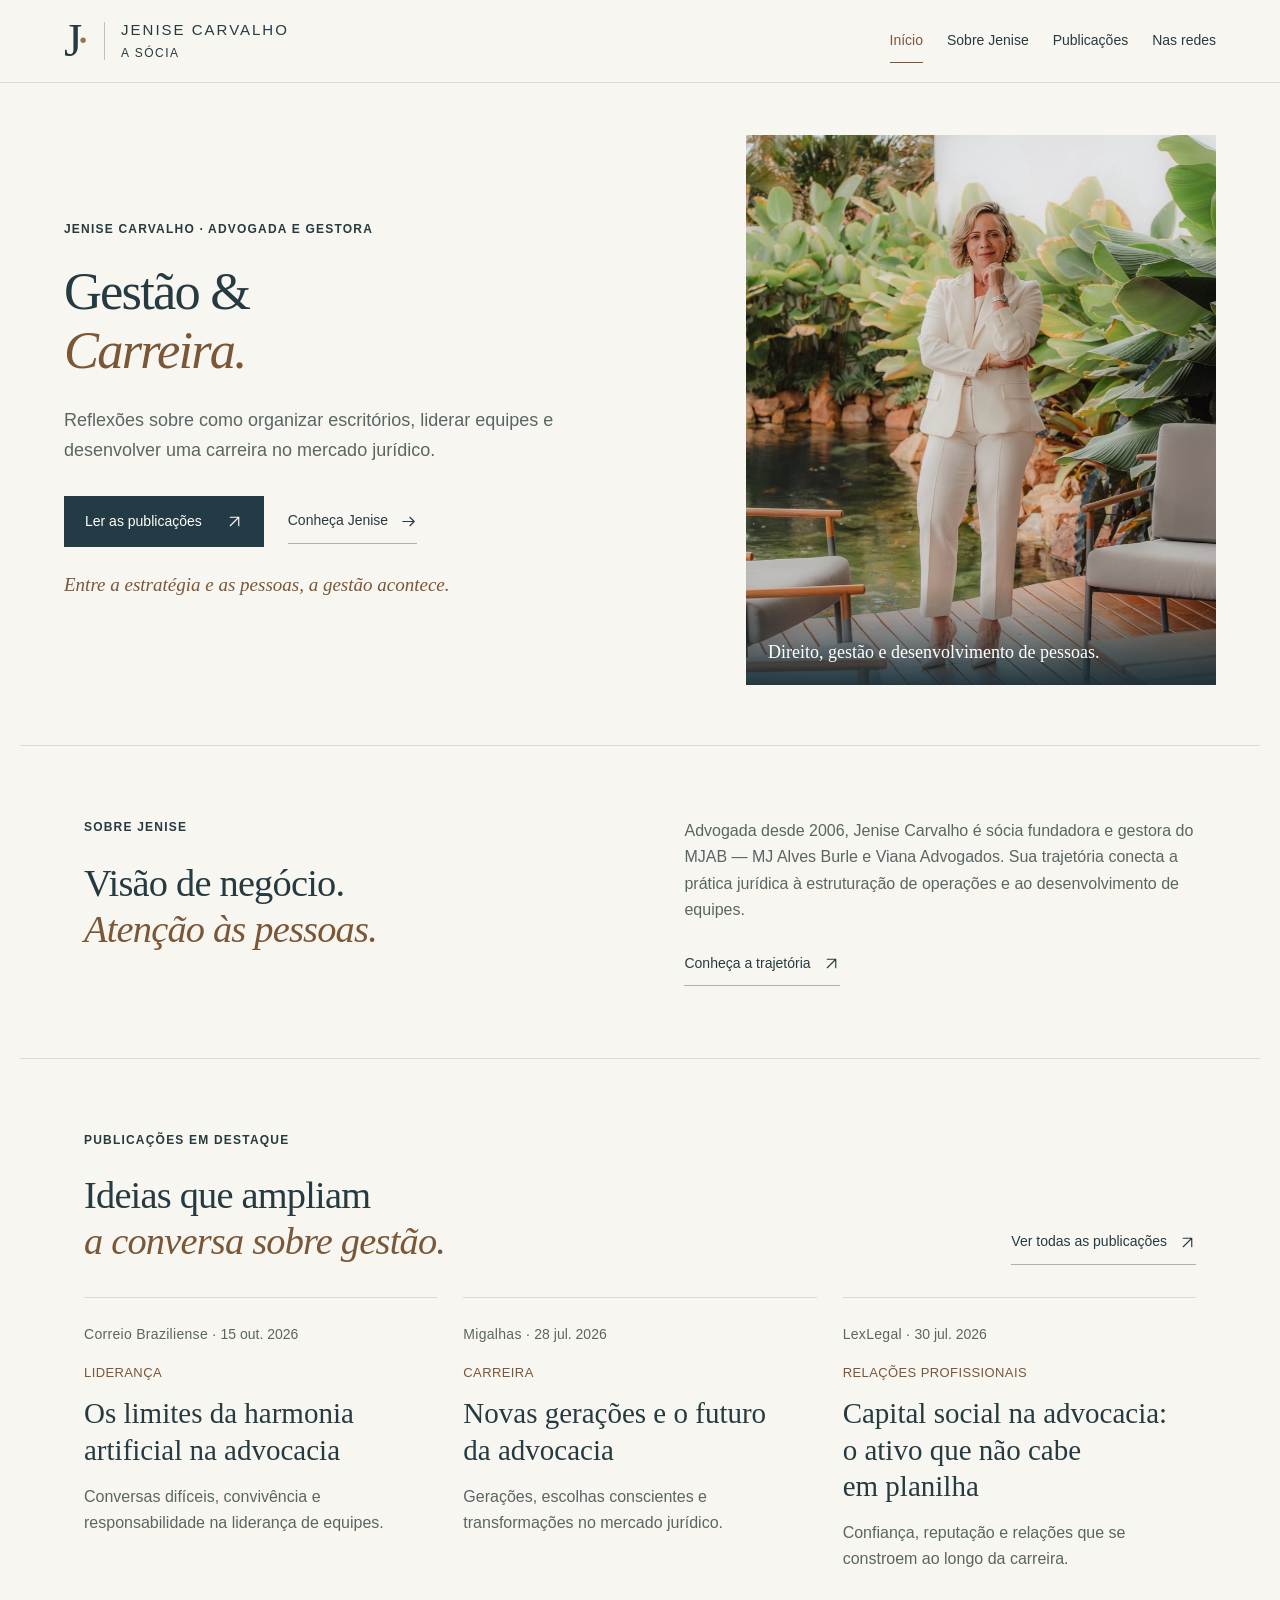
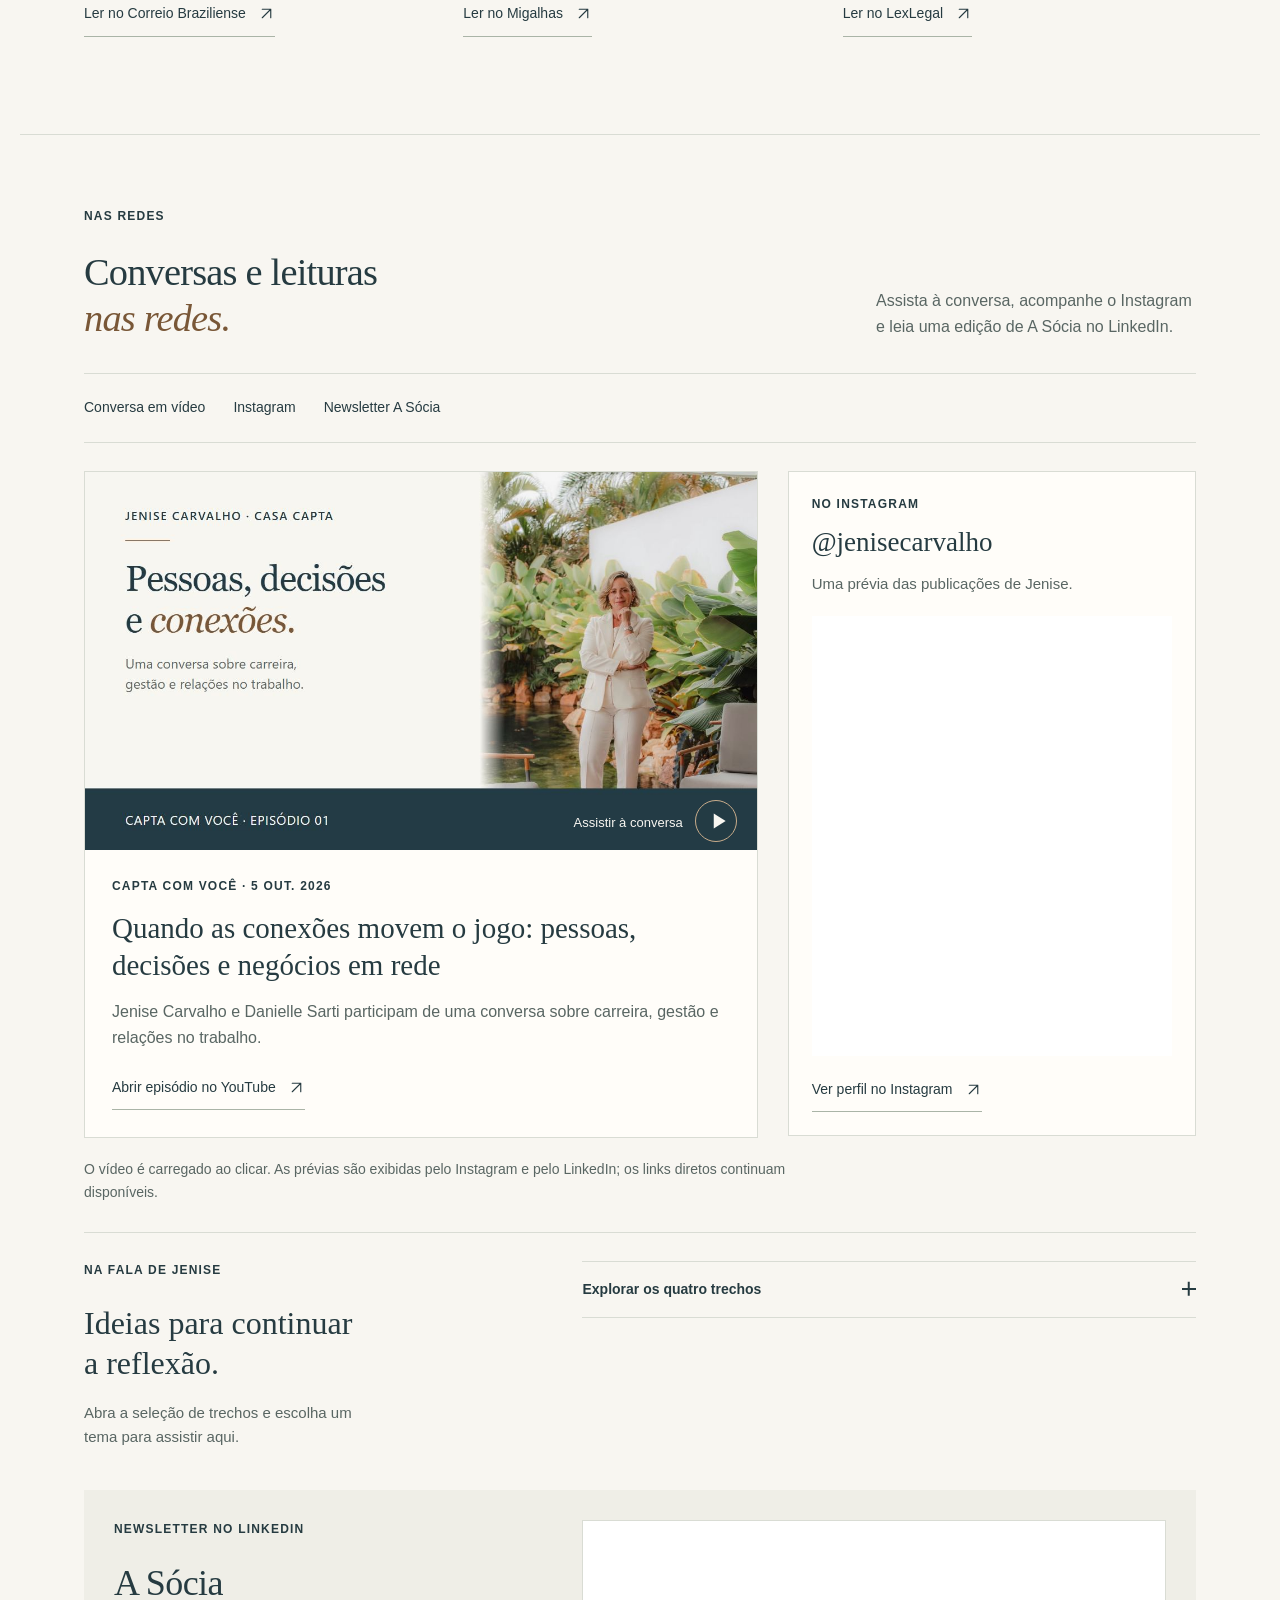
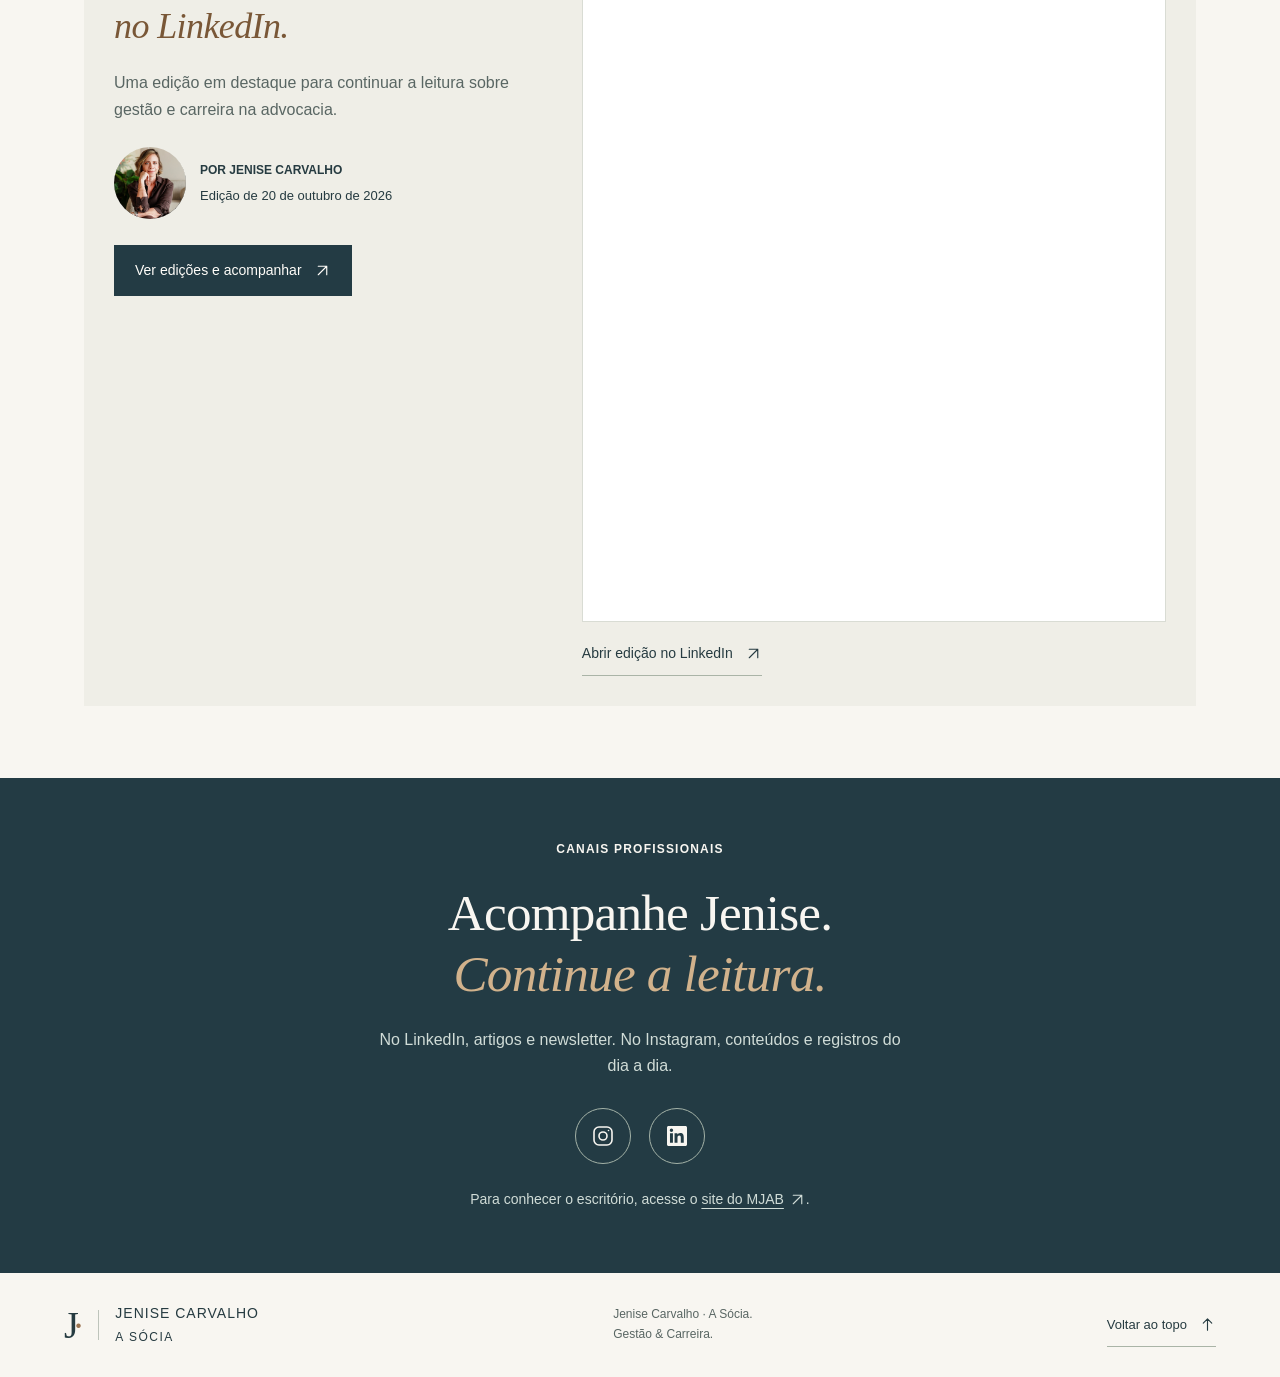
==== commit 9c251f47: "Refina navegação em Nas redes e leitura em tablet e celular" ====
--- a/index.html
+++ b/index.html
@@ -26,8 +26,8 @@
   <meta name="theme-color" content="#233b44">
   <title>Jenise Carvalho · A Sócia | Gestão &amp; Carreira</title>
   <link rel="icon" href="assets/marca.svg" type="image/svg+xml">
-  <link rel="stylesheet" href="assets/site.css?v=20261025-13">
-  <script src="assets/site.js?v=20261025-12" defer></script>
+  <link rel="stylesheet" href="assets/site.css?v=20261025-14">
+  <script src="assets/site.js?v=20261025-14" defer></script>
 <noscript><style>@media(max-width:900px){.header #navigation{display:flex;position:static;flex-wrap:wrap;width:100%;padding:0;box-shadow:none;border:0;gap:4px 22px}.menu{display:none}}</style></noscript>
 </head>
 <body class="page-home"><a class="skip" href="#conteudo">Ir para o conteúdo</a><header class="header"><a class="brand" href="./" aria-label="Jenise Carvalho, início"><span class="monogram" aria-hidden="true">J<span>·</span></span><span>JENISE CARVALHO<small>A SÓCIA</small></span></a><button class="menu" aria-expanded="false" aria-controls="navigation">Menu <svg class="ui-icon" viewBox="0 0 24 24" fill="none" stroke="currentColor" stroke-width="1.6" aria-hidden="true"><path d="M4 6h16M4 12h16M4 18h16"/></svg></button><nav id="navigation" aria-label="Principal"><a href="./" aria-current="page">Início</a><a href="sobre/">Sobre Jenise</a><a href="publicacoes/">Publicações</a><a href="#conversas">Nas redes</a></nav></header><main id="conteudo" tabindex="-1"><section class="hero" id="inicio" aria-labelledby="hero-title">
@@ -41,21 +41,22 @@
       <figure class="hero-photo"><img src="assets/jenise-lideranca.jpg" width="919" height="1280" alt="Jenise Carvalho em pé, de terno branco, em um jardim" fetchpriority="high" decoding="async"><figcaption>Direito, gestão e desenvolvimento de pessoas.</figcaption></figure>
     </section><section class="section home-intro" id="sobre" aria-labelledby="intro-title"><div><p class="eyebrow">SOBRE JENISE</p><h2 id="intro-title">Visão de negócio.<br><em>Atenção às pessoas.</em></h2></div><div><p>Advogada desde 2006, Jenise Carvalho é sócia fundadora e gestora do MJAB — MJ Alves Burle e Viana Advogados. Sua trajetória conecta a prática jurídica à estruturação de operações e ao desenvolvimento de equipes.</p><a class="text-link" href="sobre/">Conheça a trajetória <svg class="ui-icon" viewBox="0 0 24 24" fill="none" stroke="currentColor" stroke-width="1.6" stroke-linecap="round" stroke-linejoin="round" aria-hidden="true" focusable="false"><path d="M6 18 18 6M6 6h12v12"/></svg></a></div></section><section class="section home-publications" id="publicacoes" aria-labelledby="publications-title"><div class="section-heading"><div><p class="eyebrow">PUBLICAÇÕES EM DESTAQUE</p><h2 id="publications-title">Ideias que ampliam<br><em>a conversa sobre gestão.</em></h2></div><a class="text-link" href="publicacoes/">Ver todas as publicações <svg class="ui-icon" viewBox="0 0 24 24" fill="none" stroke="currentColor" stroke-width="1.6" stroke-linecap="round" stroke-linejoin="round" aria-hidden="true" focusable="false"><path d="M6 18 18 6M6 6h12v12"/></svg></a></div><div class="highlights-grid"><article class="publication-card"><p class="article-meta">Correio Braziliense · <time datetime="2026-10-15">15 out. 2026</time></p><p class="card-theme">Liderança</p><h3><a href="https://www.correiobraziliense.com.br/direito-e-justica/2026/10/7519737-os-limites-da-harmonia-artificial-na-advocacia.html" target="_blank" rel="noopener noreferrer">Os limites da harmonia artificial na advocacia</a></h3><p>Conversas difíceis, convivência e responsabilidade na liderança de equipes.</p><a class="text-link" href="https://www.correiobraziliense.com.br/direito-e-justica/2026/10/7519737-os-limites-da-harmonia-artificial-na-advocacia.html" target="_blank" rel="noopener noreferrer">Ler no Correio Braziliense <svg class="ui-icon" viewBox="0 0 24 24" fill="none" stroke="currentColor" stroke-width="1.6" stroke-linecap="round" stroke-linejoin="round" aria-hidden="true" focusable="false"><path d="M6 18 18 6M6 6h12v12"/></svg></a></article><article class="publication-card"><p class="article-meta">Migalhas · <time datetime="2026-07-28">28 jul. 2026</time></p><p class="card-theme">Carreira</p><h3><a href="https://www.migalhas.com.br/depeso/461056/o-que-a-geracao-z-e-os-millennials-revelam-sobre-o-mercado-juridico" target="_blank" rel="noopener noreferrer">Novas gerações e o futuro da advocacia</a></h3><p>Gerações, escolhas conscientes e transformações no mercado jurídico.</p><a class="text-link" href="https://www.migalhas.com.br/depeso/461056/o-que-a-geracao-z-e-os-millennials-revelam-sobre-o-mercado-juridico" target="_blank" rel="noopener noreferrer">Ler no Migalhas <svg class="ui-icon" viewBox="0 0 24 24" fill="none" stroke="currentColor" stroke-width="1.6" stroke-linecap="round" stroke-linejoin="round" aria-hidden="true" focusable="false"><path d="M6 18 18 6M6 6h12v12"/></svg></a></article><article class="publication-card"><p class="article-meta">LexLegal · <time datetime="2026-07-30">30 jul. 2026</time></p><p class="card-theme">Relações profissionais</p><h3><a href="https://lexlegal.com.br/capital-social-na-advocacia-o-ativo-que-nao-cabe-em-planilha/" target="_blank" rel="noopener noreferrer">Capital social na advocacia: o ativo que não cabe em planilha</a></h3><p>Confiança, reputação e relações que se constroem ao longo da carreira.</p><a class="text-link" href="https://lexlegal.com.br/capital-social-na-advocacia-o-ativo-que-nao-cabe-em-planilha/" target="_blank" rel="noopener noreferrer">Ler no LexLegal <svg class="ui-icon" viewBox="0 0 24 24" fill="none" stroke="currentColor" stroke-width="1.6" stroke-linecap="round" stroke-linejoin="round" aria-hidden="true" focusable="false"><path d="M6 18 18 6M6 6h12v12"/></svg></a></article></div></section><section class="section conversations" id="conversas" aria-labelledby="conversations-title">
       <div class="section-heading"><div><p class="eyebrow">NAS REDES</p><h2 id="conversations-title">Conversas e leituras<br><em>nas redes.</em></h2></div><p>Assista à conversa, acompanhe o Instagram e leia uma edição de A Sócia no LinkedIn.</p></div>
+      <nav class="section-nav networks-nav" aria-label="Explore Nas redes"><a href="#conversa-video">Conversa em vídeo</a><a href="#instagram">Instagram</a><a href="#abordagem">Newsletter A Sócia</a></nav>
       <div class="media-grid">
-        <article class="video-card" aria-labelledby="video-title">
+        <article class="video-card" id="conversa-video" tabindex="-1" aria-labelledby="video-title">
           <div class="video-slot" id="video-player"><button type="button" class="video-launch branded-video" data-video-start="0" aria-label="Carregar vídeo do Casa Capta com Jenise Carvalho"><img class="video-cover" src="assets/capa-video-casa-capta-v1.jpg" width="1200" height="675" alt="" loading="lazy" decoding="async"><span class="video-kicker">CASA CAPTA · EPISÓDIO 01</span><span class="play-icon" aria-hidden="true"><svg class="ui-icon" viewBox="0 0 24 24" fill="none" stroke="currentColor" stroke-width="1.6" stroke-linecap="round" stroke-linejoin="round" aria-hidden="true" focusable="false"><path d="m9 5 11 7-11 7Z" fill="currentColor" stroke="none"/></svg></span><span class="video-prompt">Assistir à conversa</span><span class="video-duration">1 h 12 min · YouTube</span></button></div>
           <div class="video-description"><p class="eyebrow">CAPTA COM VOCÊ · <time datetime="2026-10-05">5 OUT. 2026</time></p><h3 id="video-title">Quando as conexões movem o jogo: pessoas, decisões e negócios em rede</h3><p>Jenise Carvalho e Danielle Sarti participam de uma conversa sobre carreira, gestão e relações no trabalho.</p><a class="text-link" href="https://www.youtube.com/watch?v=cIO_klDjaLY" target="_blank" rel="noopener noreferrer">Abrir episódio no YouTube <svg class="ui-icon" viewBox="0 0 24 24" fill="none" stroke="currentColor" stroke-width="1.6" stroke-linecap="round" stroke-linejoin="round" aria-hidden="true" focusable="false"><path d="M6 18 18 6M6 6h12v12"/></svg></a></div>
         </article>
-        <aside class="instagram-card" aria-labelledby="instagram-title"><div class="instagram-heading"><p class="eyebrow">NO INSTAGRAM</p><h3 id="instagram-title">@jenisecarvalho</h3><p>Uma prévia das publicações de Jenise.</p></div><div class="instagram-slot" id="instagram-profile"><iframe src="https://www.instagram.com/jenisecarvalho/embed/" title="Perfil e publicações de Jenise Carvalho no Instagram" width="360" height="440" loading="lazy" referrerpolicy="strict-origin-when-cross-origin" allow="autoplay 'none'"></iframe></div><a class="text-link" href="https://www.instagram.com/jenisecarvalho/" target="_blank" rel="noopener noreferrer">Ver perfil no Instagram <svg class="ui-icon" viewBox="0 0 24 24" fill="none" stroke="currentColor" stroke-width="1.6" stroke-linecap="round" stroke-linejoin="round" aria-hidden="true" focusable="false"><path d="M6 18 18 6M6 6h12v12"/></svg></a></aside>
+        <aside class="instagram-card" id="instagram" tabindex="-1" aria-labelledby="instagram-title"><div class="instagram-heading"><p class="eyebrow">NO INSTAGRAM</p><h3 id="instagram-title">@jenisecarvalho</h3><p>Uma prévia das publicações de Jenise.</p></div><div class="instagram-slot" id="instagram-profile"><iframe src="https://www.instagram.com/jenisecarvalho/embed/" title="Perfil e publicações de Jenise Carvalho no Instagram" width="360" height="440" loading="lazy" referrerpolicy="strict-origin-when-cross-origin" allow="autoplay 'none'"></iframe></div><a class="text-link" href="https://www.instagram.com/jenisecarvalho/" target="_blank" rel="noopener noreferrer">Ver perfil no Instagram <svg class="ui-icon" viewBox="0 0 24 24" fill="none" stroke="currentColor" stroke-width="1.6" stroke-linecap="round" stroke-linejoin="round" aria-hidden="true" focusable="false"><path d="M6 18 18 6M6 6h12v12"/></svg></a></aside>
       </div>
-      <p class="media-note">O vídeo é carregado ao clicar. A prévia do perfil é exibida pelo Instagram.</p>
+      <p class="media-note">O vídeo é carregado ao clicar. As prévias são exibidas pelo Instagram e pelo LinkedIn; os links diretos continuam disponíveis.</p>
       <div class="episode-notes"><div class="episode-intro"><p class="eyebrow">NA FALA DE JENISE</p><h3>Ideias para continuar<br>a reflexão.</h3><p>Abra a seleção de trechos e escolha um tema para assistir aqui.</p></div><details class="disclosure episode-details"><summary>Explorar os quatro trechos<span class="disclosure-sign" aria-hidden="true"></span></summary><div class="episode-moments">
         <button type="button" data-video-start="275"><span class="moment-time">04:35</span><span><strong>Uma carreira que encontra a gestão</strong><span>O interesse pela gestão surgiu ainda no estágio e se fortaleceu na implantação da unidade do Rio de Janeiro.</span></span><svg class="ui-icon" viewBox="0 0 24 24" fill="none" stroke="currentColor" stroke-width="1.6" stroke-linecap="round" stroke-linejoin="round" aria-hidden="true" focusable="false"><path d="m9 5 11 7-11 7Z" fill="currentColor" stroke="none"/></svg></button>
         <button type="button" data-video-start="1278"><span class="moment-time">21:18</span><span><strong>Tecnologia com pensamento próprio</strong><span>Usar IA exige estudo e repertório para sustentar uma conversa com o cliente e compreender o trabalho entregue.</span></span><svg class="ui-icon" viewBox="0 0 24 24" fill="none" stroke="currentColor" stroke-width="1.6" stroke-linecap="round" stroke-linejoin="round" aria-hidden="true" focusable="false"><path d="m9 5 11 7-11 7Z" fill="currentColor" stroke="none"/></svg></button>
         <button type="button" data-video-start="1726"><span class="moment-time">28:46</span><span><strong>Amadurecer também é escolher o momento</strong><span>Na liderança, nem toda resposta precisa ser imediata. Aprender a escolher a hora de se posicionar faz parte do desenvolvimento.</span></span><svg class="ui-icon" viewBox="0 0 24 24" fill="none" stroke="currentColor" stroke-width="1.6" stroke-linecap="round" stroke-linejoin="round" aria-hidden="true" focusable="false"><path d="m9 5 11 7-11 7Z" fill="currentColor" stroke="none"/></svg></button>
         <button type="button" data-video-start="3411"><span class="moment-time">56:51</span><span><strong>Conexão começa pelo interesse no outro</strong><span>A escuta e a atenção às pessoas ajudam a construir relações no cotidiano do trabalho.</span></span><svg class="ui-icon" viewBox="0 0 24 24" fill="none" stroke="currentColor" stroke-width="1.6" stroke-linecap="round" stroke-linejoin="round" aria-hidden="true" focusable="false"><path d="m9 5 11 7-11 7Z" fill="currentColor" stroke="none"/></svg></button>
       </div></details></div>
-    <section class="newsletter-preview" id="abordagem" aria-labelledby="newsletter-title">
+    <section class="newsletter-preview" id="abordagem" tabindex="-1" aria-labelledby="newsletter-title">
   <div class="newsletter-preview-copy"><p class="eyebrow">NEWSLETTER NO LINKEDIN</p><h3 id="newsletter-title">A Sócia<br><em>no LinkedIn.</em></h3><p>Uma edição em destaque para continuar a leitura sobre gestão e carreira na advocacia.</p><div class="newsletter-author"><span class="author-photo"><img src="assets/jenise-autora.jpg" width="1280" height="1000" alt="Retrato de Jenise Carvalho, autora de A Sócia" loading="lazy" decoding="async"></span><span>POR JENISE CARVALHO<small>Edição de <time datetime="2026-10-20">20 de outubro de 2026</time></small></span></div><a class="button" href="https://www.linkedin.com/newsletters/a-s%C3%B3cia-6931297052869935104" target="_blank" rel="noopener noreferrer">Ver edições e acompanhar <svg class="ui-icon" viewBox="0 0 24 24" fill="none" stroke="currentColor" stroke-width="1.6" stroke-linecap="round" stroke-linejoin="round" aria-hidden="true" focusable="false"><path d="M6 18 18 6M6 6h12v12"/></svg></a></div>
   <div class="newsletter-preview-content"><div class="linkedin-slot"><iframe src="https://www.linkedin.com/embed/feed/update/urn:li:activity:7518284211699474434" title="Prévia de A Sócia no LinkedIn: Sucessão não é conversa de despedida" width="504" height="700" loading="lazy" allow="autoplay 'none'" referrerpolicy="strict-origin-when-cross-origin"></iframe></div><a class="text-link" href="https://www.linkedin.com/pulse/sucess%C3%A3o-n%C3%A3o-%C3%A9-conversa-de-despedida-jenise-carvalho-b4wlf/" target="_blank" rel="noopener noreferrer">Abrir edição no LinkedIn <svg class="ui-icon" viewBox="0 0 24 24" fill="none" stroke="currentColor" stroke-width="1.6" stroke-linecap="round" stroke-linejoin="round" aria-hidden="true" focusable="false"><path d="M6 18 18 6M6 6h12v12"/></svg></a></div>
 </section></section><section class="contact" id="contato" aria-labelledby="contact-title"><p class="eyebrow">CANAIS PROFISSIONAIS</p><h2 id="contact-title">Acompanhe Jenise.<br><em>Continue a leitura.</em></h2><p>No LinkedIn, artigos e newsletter. No Instagram, conteúdos e registros do dia a dia.</p><div class="social-links social-icons"><a href="https://www.instagram.com/jenisecarvalho/" target="_blank" rel="noopener noreferrer" aria-label="Instagram de Jenise Carvalho" title="Instagram"><svg class="social-icon" viewBox="0 0 24 24" fill="none" stroke="currentColor" stroke-width="1.6" stroke-linecap="round" stroke-linejoin="round" aria-hidden="true" focusable="false"><rect x="3" y="3" width="18" height="18" rx="5"/><circle cx="12" cy="12" r="4"/><circle cx="17.5" cy="6.5" r=".8" fill="currentColor" stroke="none"/></svg></a><a href="https://www.linkedin.com/in/jenisecarvalho/" target="_blank" rel="noopener noreferrer" aria-label="LinkedIn de Jenise Carvalho" title="LinkedIn"><svg class="social-icon" viewBox="0 0 24 24" fill="currentColor" aria-hidden="true" focusable="false"><path d="M20.45 2H3.55C2.69 2 2 2.68 2 3.52v16.96c0 .84.69 1.52 1.55 1.52h16.9c.86 0 1.55-.68 1.55-1.52V3.52c0-.84-.69-1.52-1.55-1.52ZM7.93 18.75H4.98V9.2h2.95v9.55ZM6.45 7.89a1.71 1.71 0 1 1 0-3.42 1.71 1.71 0 0 1 0 3.42Zm12.3 10.86H15.8v-4.64c0-1.1-.02-2.52-1.54-2.52-1.54 0-1.77 1.2-1.77 2.44v4.72H9.54V9.2h2.83v1.3h.04c.39-.74 1.36-1.52 2.79-1.52 2.98 0 3.55 1.96 3.55 4.5v5.27Z"/></svg></a></div><p class="contact-context">Para conhecer o escritório, acesse o <a href="https://www.mjab.adv.br/" target="_blank" rel="noopener noreferrer">site do MJAB <svg class="ui-icon" viewBox="0 0 24 24" fill="none" stroke="currentColor" stroke-width="1.6" stroke-linecap="round" stroke-linejoin="round" aria-hidden="true" focusable="false"><path d="M6 18 18 6M6 6h12v12"/></svg></a>.</p></section></main><footer><a class="brand" href="./"><span class="monogram" aria-hidden="true">J<span>·</span></span><span>JENISE CARVALHO<small>A SÓCIA</small></span></a><p>Jenise Carvalho · A Sócia.<br>Gestão &amp; Carreira.</p><a class="text-link" href="#conteudo">Voltar ao topo <svg class="ui-icon" viewBox="0 0 24 24" fill="none" stroke="currentColor" stroke-width="1.6" stroke-linecap="round" stroke-linejoin="round" aria-hidden="true" focusable="false"><path d="M12 20V4m-6 6 6-6 6 6"/></svg></a></footer></body>
--- a/assets/site.css
+++ b/assets/site.css
@@ -347,6 +347,18 @@
 .linkedin-slot{background:white;border:1px solid var(--line)}
 .linkedin-slot iframe{display:block;width:100%;height:700px;border:0}
 .newsletter-preview-content>.text-link{margin-top:10px}
+.networks-nav{margin:0 0 28px;gap:8px 28px}
+.video-card:focus-visible,.instagram-card:focus-visible,.newsletter-preview:focus-visible{outline:3px solid var(--bronze);outline-offset:5px}
+@media(min-width:651px) and (max-width:900px){
+ .media-grid{grid-template-columns:1fr;gap:28px}
+ .instagram-card{width:100%;max-width:480px;justify-self:center}
+ .instagram-slot iframe{height:480px}
+ .video-description h3{font-size:30px}
+}
+@media(max-width:650px){
+ .networks-nav{gap:4px 22px;margin-bottom:24px}
+ .instagram-slot{margin-inline:-23px;border-top:1px solid var(--line);border-bottom:1px solid var(--line)}
+}
 @media(max-width:900px){.newsletter-preview{grid-template-columns:1fr;padding:26px;gap:24px}.newsletter-preview-copy>p:not(.eyebrow){max-width:620px}.newsletter-preview .newsletter-author{margin-bottom:20px}.linkedin-slot iframe{height:760px}}
 @media(max-width:650px){.newsletter-preview{padding:20px;margin-top:30px}.newsletter-preview h3{font-size:32px}.newsletter-preview .button{font-size:13px;padding:13px 15px}.newsletter-preview .newsletter-author{align-items:flex-start}.newsletter-preview .author-photo{width:52px;height:52px}.linkedin-slot{margin-inline:-20px}.linkedin-slot iframe{height:760px}}
 .themes-overview .section-heading{margin-bottom:18px}
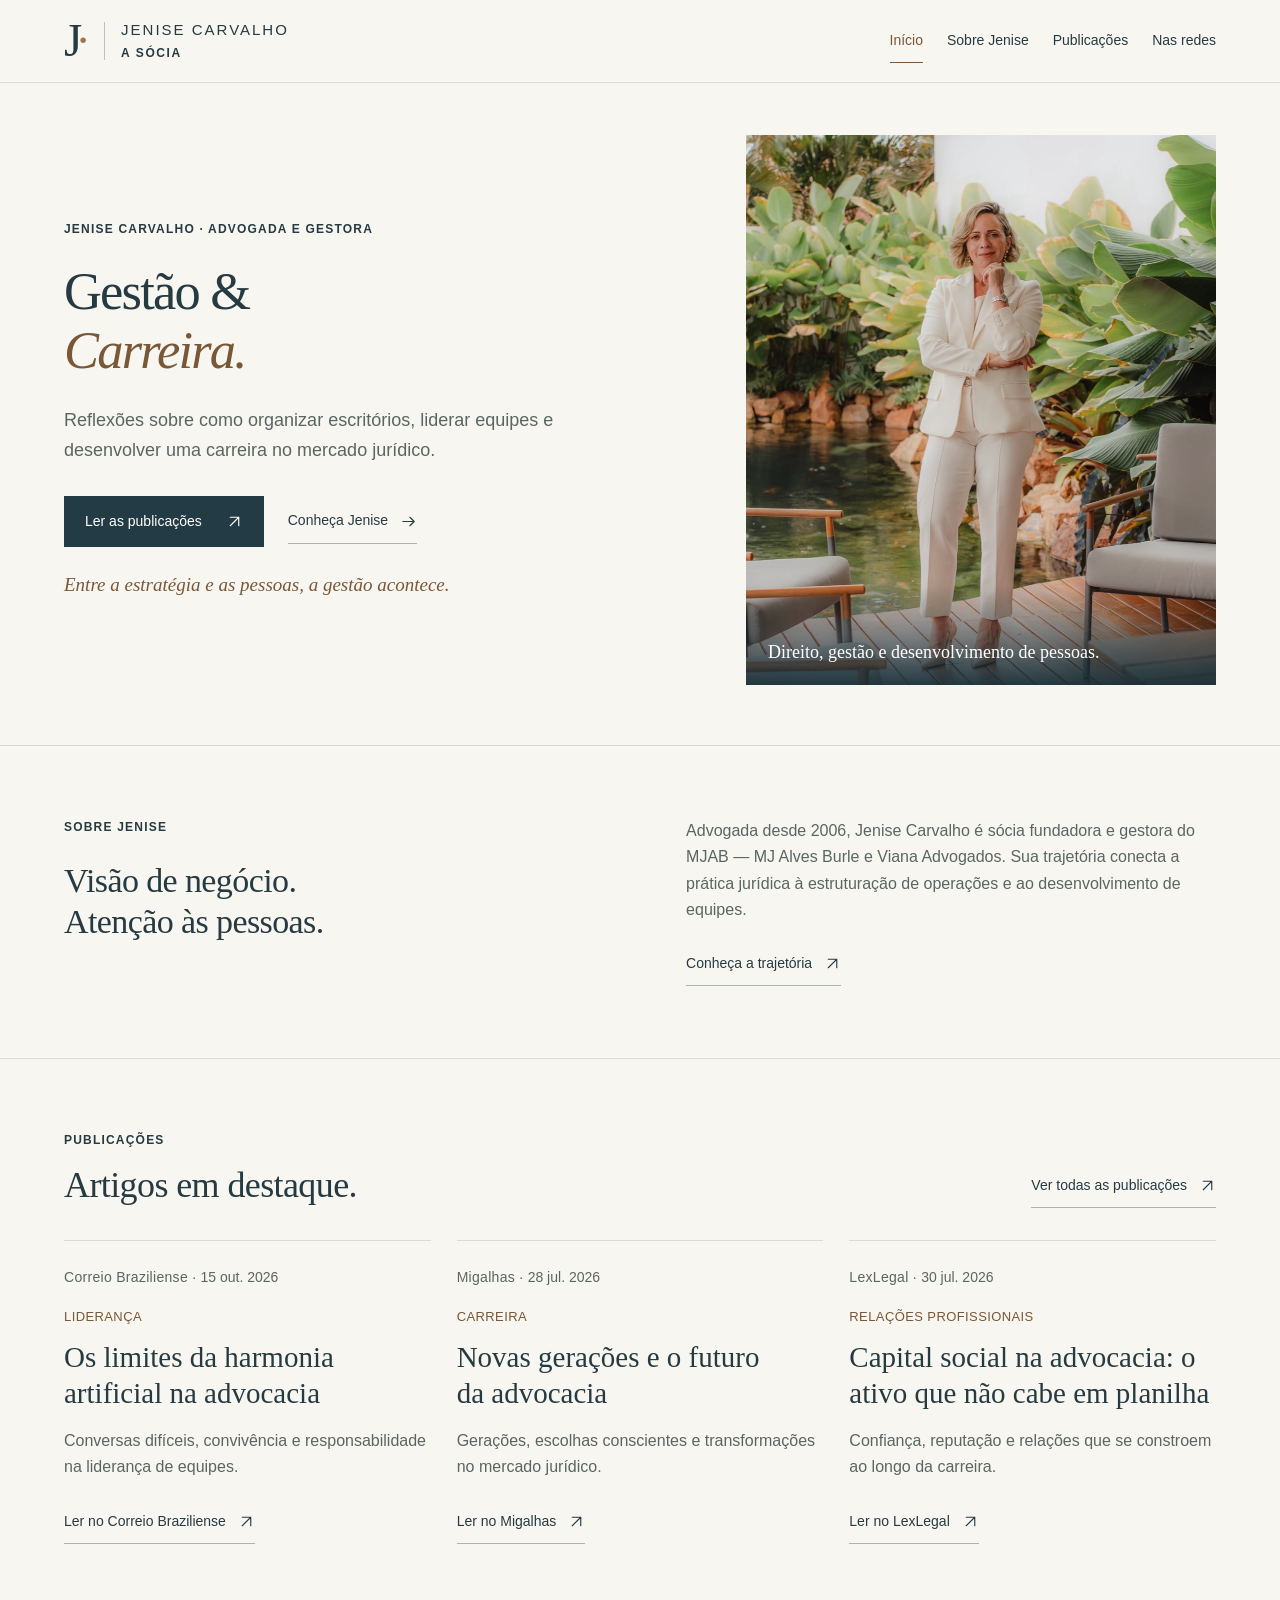
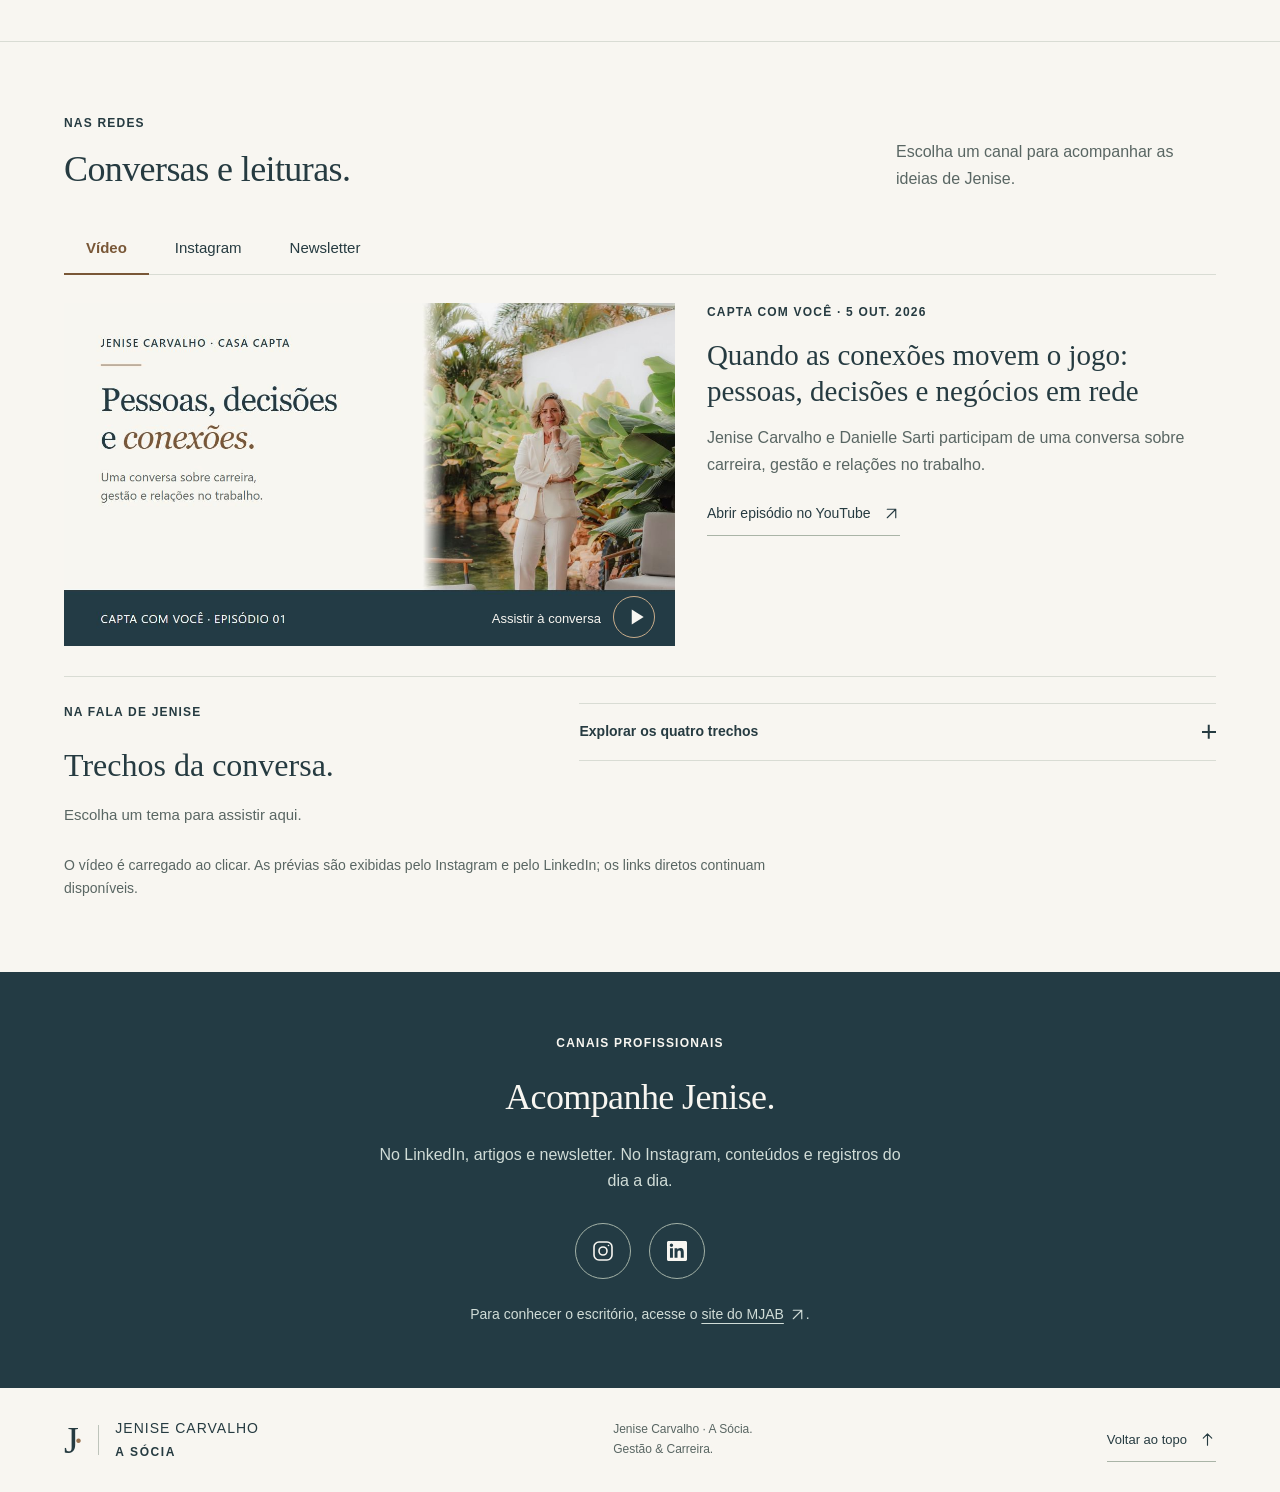
==== commit 2d774580: "Refina design editorial e organiza canais em abas acessíveis" ====
--- a/index.html
+++ b/index.html
@@ -26,8 +26,8 @@
   <meta name="theme-color" content="#233b44">
   <title>Jenise Carvalho · A Sócia | Gestão &amp; Carreira</title>
   <link rel="icon" href="assets/marca.svg" type="image/svg+xml">
-  <link rel="stylesheet" href="assets/site.css?v=20261025-14">
-  <script src="assets/site.js?v=20261025-14" defer></script>
+  <link rel="stylesheet" href="assets/site.css?v=20261025-15">
+  <script src="assets/site.js?v=20261025-15" defer></script>
 <noscript><style>@media(max-width:900px){.header #navigation{display:flex;position:static;flex-wrap:wrap;width:100%;padding:0;box-shadow:none;border:0;gap:4px 22px}.menu{display:none}}</style></noscript>
 </head>
 <body class="page-home"><a class="skip" href="#conteudo">Ir para o conteúdo</a><header class="header"><a class="brand" href="./" aria-label="Jenise Carvalho, início"><span class="monogram" aria-hidden="true">J<span>·</span></span><span>JENISE CARVALHO<small>A SÓCIA</small></span></a><button class="menu" aria-expanded="false" aria-controls="navigation">Menu <svg class="ui-icon" viewBox="0 0 24 24" fill="none" stroke="currentColor" stroke-width="1.6" aria-hidden="true"><path d="M4 6h16M4 12h16M4 18h16"/></svg></button><nav id="navigation" aria-label="Principal"><a href="./" aria-current="page">Início</a><a href="sobre/">Sobre Jenise</a><a href="publicacoes/">Publicações</a><a href="#conversas">Nas redes</a></nav></header><main id="conteudo" tabindex="-1"><section class="hero" id="inicio" aria-labelledby="hero-title">
@@ -39,25 +39,30 @@
         <p class="hero-note">Entre a estratégia e as pessoas, a gestão acontece.</p>
       </div>
       <figure class="hero-photo"><img src="assets/jenise-lideranca.jpg" width="919" height="1280" alt="Jenise Carvalho em pé, de terno branco, em um jardim" fetchpriority="high" decoding="async"><figcaption>Direito, gestão e desenvolvimento de pessoas.</figcaption></figure>
-    </section><section class="section home-intro" id="sobre" aria-labelledby="intro-title"><div><p class="eyebrow">SOBRE JENISE</p><h2 id="intro-title">Visão de negócio.<br><em>Atenção às pessoas.</em></h2></div><div><p>Advogada desde 2006, Jenise Carvalho é sócia fundadora e gestora do MJAB — MJ Alves Burle e Viana Advogados. Sua trajetória conecta a prática jurídica à estruturação de operações e ao desenvolvimento de equipes.</p><a class="text-link" href="sobre/">Conheça a trajetória <svg class="ui-icon" viewBox="0 0 24 24" fill="none" stroke="currentColor" stroke-width="1.6" stroke-linecap="round" stroke-linejoin="round" aria-hidden="true" focusable="false"><path d="M6 18 18 6M6 6h12v12"/></svg></a></div></section><section class="section home-publications" id="publicacoes" aria-labelledby="publications-title"><div class="section-heading"><div><p class="eyebrow">PUBLICAÇÕES EM DESTAQUE</p><h2 id="publications-title">Ideias que ampliam<br><em>a conversa sobre gestão.</em></h2></div><a class="text-link" href="publicacoes/">Ver todas as publicações <svg class="ui-icon" viewBox="0 0 24 24" fill="none" stroke="currentColor" stroke-width="1.6" stroke-linecap="round" stroke-linejoin="round" aria-hidden="true" focusable="false"><path d="M6 18 18 6M6 6h12v12"/></svg></a></div><div class="highlights-grid"><article class="publication-card"><p class="article-meta">Correio Braziliense · <time datetime="2026-10-15">15 out. 2026</time></p><p class="card-theme">Liderança</p><h3><a href="https://www.correiobraziliense.com.br/direito-e-justica/2026/10/7519737-os-limites-da-harmonia-artificial-na-advocacia.html" target="_blank" rel="noopener noreferrer">Os limites da harmonia artificial na advocacia</a></h3><p>Conversas difíceis, convivência e responsabilidade na liderança de equipes.</p><a class="text-link" href="https://www.correiobraziliense.com.br/direito-e-justica/2026/10/7519737-os-limites-da-harmonia-artificial-na-advocacia.html" target="_blank" rel="noopener noreferrer">Ler no Correio Braziliense <svg class="ui-icon" viewBox="0 0 24 24" fill="none" stroke="currentColor" stroke-width="1.6" stroke-linecap="round" stroke-linejoin="round" aria-hidden="true" focusable="false"><path d="M6 18 18 6M6 6h12v12"/></svg></a></article><article class="publication-card"><p class="article-meta">Migalhas · <time datetime="2026-07-28">28 jul. 2026</time></p><p class="card-theme">Carreira</p><h3><a href="https://www.migalhas.com.br/depeso/461056/o-que-a-geracao-z-e-os-millennials-revelam-sobre-o-mercado-juridico" target="_blank" rel="noopener noreferrer">Novas gerações e o futuro da advocacia</a></h3><p>Gerações, escolhas conscientes e transformações no mercado jurídico.</p><a class="text-link" href="https://www.migalhas.com.br/depeso/461056/o-que-a-geracao-z-e-os-millennials-revelam-sobre-o-mercado-juridico" target="_blank" rel="noopener noreferrer">Ler no Migalhas <svg class="ui-icon" viewBox="0 0 24 24" fill="none" stroke="currentColor" stroke-width="1.6" stroke-linecap="round" stroke-linejoin="round" aria-hidden="true" focusable="false"><path d="M6 18 18 6M6 6h12v12"/></svg></a></article><article class="publication-card"><p class="article-meta">LexLegal · <time datetime="2026-07-30">30 jul. 2026</time></p><p class="card-theme">Relações profissionais</p><h3><a href="https://lexlegal.com.br/capital-social-na-advocacia-o-ativo-que-nao-cabe-em-planilha/" target="_blank" rel="noopener noreferrer">Capital social na advocacia: o ativo que não cabe em planilha</a></h3><p>Confiança, reputação e relações que se constroem ao longo da carreira.</p><a class="text-link" href="https://lexlegal.com.br/capital-social-na-advocacia-o-ativo-que-nao-cabe-em-planilha/" target="_blank" rel="noopener noreferrer">Ler no LexLegal <svg class="ui-icon" viewBox="0 0 24 24" fill="none" stroke="currentColor" stroke-width="1.6" stroke-linecap="round" stroke-linejoin="round" aria-hidden="true" focusable="false"><path d="M6 18 18 6M6 6h12v12"/></svg></a></article></div></section><section class="section conversations" id="conversas" aria-labelledby="conversations-title">
-      <div class="section-heading"><div><p class="eyebrow">NAS REDES</p><h2 id="conversations-title">Conversas e leituras<br><em>nas redes.</em></h2></div><p>Assista à conversa, acompanhe o Instagram e leia uma edição de A Sócia no LinkedIn.</p></div>
-      <nav class="section-nav networks-nav" aria-label="Explore Nas redes"><a href="#conversa-video">Conversa em vídeo</a><a href="#instagram">Instagram</a><a href="#abordagem">Newsletter A Sócia</a></nav>
-      <div class="media-grid">
-        <article class="video-card" id="conversa-video" tabindex="-1" aria-labelledby="video-title">
+    </section><section class="section home-intro" id="sobre" aria-labelledby="intro-title"><div><p class="eyebrow">SOBRE JENISE</p><h2 class="editorial-title" id="intro-title">Visão de negócio.<br>Atenção às pessoas.</h2></div><div><p>Advogada desde 2006, Jenise Carvalho é sócia fundadora e gestora do MJAB — MJ Alves Burle e Viana Advogados. Sua trajetória conecta a prática jurídica à estruturação de operações e ao desenvolvimento de equipes.</p><a class="text-link" href="sobre/">Conheça a trajetória <svg class="ui-icon" viewBox="0 0 24 24" fill="none" stroke="currentColor" stroke-width="1.6" stroke-linecap="round" stroke-linejoin="round" aria-hidden="true" focusable="false"><path d="M6 18 18 6M6 6h12v12"/></svg></a></div></section><section class="section home-publications" id="publicacoes" aria-labelledby="publications-title"><div class="section-heading"><div><p class="eyebrow">PUBLICAÇÕES</p><h2 class="editorial-title" id="publications-title">Artigos em destaque.</h2></div><a class="text-link" href="publicacoes/">Ver todas as publicações <svg class="ui-icon" viewBox="0 0 24 24" fill="none" stroke="currentColor" stroke-width="1.6" stroke-linecap="round" stroke-linejoin="round" aria-hidden="true" focusable="false"><path d="M6 18 18 6M6 6h12v12"/></svg></a></div><div class="highlights-grid"><article class="publication-card"><p class="article-meta">Correio Braziliense · <time datetime="2026-10-15">15 out. 2026</time></p><p class="card-theme">Liderança</p><h3><a href="https://www.correiobraziliense.com.br/direito-e-justica/2026/10/7519737-os-limites-da-harmonia-artificial-na-advocacia.html" target="_blank" rel="noopener noreferrer">Os limites da harmonia artificial na advocacia</a></h3><p>Conversas difíceis, convivência e responsabilidade na liderança de equipes.</p><a class="text-link" href="https://www.correiobraziliense.com.br/direito-e-justica/2026/10/7519737-os-limites-da-harmonia-artificial-na-advocacia.html" target="_blank" rel="noopener noreferrer">Ler no Correio Braziliense <svg class="ui-icon" viewBox="0 0 24 24" fill="none" stroke="currentColor" stroke-width="1.6" stroke-linecap="round" stroke-linejoin="round" aria-hidden="true" focusable="false"><path d="M6 18 18 6M6 6h12v12"/></svg></a></article><article class="publication-card"><p class="article-meta">Migalhas · <time datetime="2026-07-28">28 jul. 2026</time></p><p class="card-theme">Carreira</p><h3><a href="https://www.migalhas.com.br/depeso/461056/o-que-a-geracao-z-e-os-millennials-revelam-sobre-o-mercado-juridico" target="_blank" rel="noopener noreferrer">Novas gerações e o futuro da advocacia</a></h3><p>Gerações, escolhas conscientes e transformações no mercado jurídico.</p><a class="text-link" href="https://www.migalhas.com.br/depeso/461056/o-que-a-geracao-z-e-os-millennials-revelam-sobre-o-mercado-juridico" target="_blank" rel="noopener noreferrer">Ler no Migalhas <svg class="ui-icon" viewBox="0 0 24 24" fill="none" stroke="currentColor" stroke-width="1.6" stroke-linecap="round" stroke-linejoin="round" aria-hidden="true" focusable="false"><path d="M6 18 18 6M6 6h12v12"/></svg></a></article><article class="publication-card"><p class="article-meta">LexLegal · <time datetime="2026-07-30">30 jul. 2026</time></p><p class="card-theme">Relações profissionais</p><h3><a href="https://lexlegal.com.br/capital-social-na-advocacia-o-ativo-que-nao-cabe-em-planilha/" target="_blank" rel="noopener noreferrer">Capital social na advocacia: o ativo que não cabe em planilha</a></h3><p>Confiança, reputação e relações que se constroem ao longo da carreira.</p><a class="text-link" href="https://lexlegal.com.br/capital-social-na-advocacia-o-ativo-que-nao-cabe-em-planilha/" target="_blank" rel="noopener noreferrer">Ler no LexLegal <svg class="ui-icon" viewBox="0 0 24 24" fill="none" stroke="currentColor" stroke-width="1.6" stroke-linecap="round" stroke-linejoin="round" aria-hidden="true" focusable="false"><path d="M6 18 18 6M6 6h12v12"/></svg></a></article></div></section><section class="section conversations" id="conversas" aria-labelledby="conversations-title">
+  <div class="section-heading"><div><p class="eyebrow">NAS REDES</p><h2 class="editorial-title" id="conversations-title">Conversas e leituras.</h2></div><p>Escolha um canal para acompanhar as ideias de Jenise.</p></div>
+  <nav class="section-nav networks-nav" aria-label="Conteúdos nas redes"><a href="#conversa-video" data-network="video">Vídeo</a><a href="#instagram" data-network="instagram">Instagram</a><a href="#abordagem" data-network="newsletter">Newsletter</a></nav>
+  <div class="network-panel network-video" id="canal-video" data-network-panel="video">
+    <article class="video-card" id="conversa-video" tabindex="-1" aria-labelledby="video-title">
           <div class="video-slot" id="video-player"><button type="button" class="video-launch branded-video" data-video-start="0" aria-label="Carregar vídeo do Casa Capta com Jenise Carvalho"><img class="video-cover" src="assets/capa-video-casa-capta-v1.jpg" width="1200" height="675" alt="" loading="lazy" decoding="async"><span class="video-kicker">CASA CAPTA · EPISÓDIO 01</span><span class="play-icon" aria-hidden="true"><svg class="ui-icon" viewBox="0 0 24 24" fill="none" stroke="currentColor" stroke-width="1.6" stroke-linecap="round" stroke-linejoin="round" aria-hidden="true" focusable="false"><path d="m9 5 11 7-11 7Z" fill="currentColor" stroke="none"/></svg></span><span class="video-prompt">Assistir à conversa</span><span class="video-duration">1 h 12 min · YouTube</span></button></div>
           <div class="video-description"><p class="eyebrow">CAPTA COM VOCÊ · <time datetime="2026-10-05">5 OUT. 2026</time></p><h3 id="video-title">Quando as conexões movem o jogo: pessoas, decisões e negócios em rede</h3><p>Jenise Carvalho e Danielle Sarti participam de uma conversa sobre carreira, gestão e relações no trabalho.</p><a class="text-link" href="https://www.youtube.com/watch?v=cIO_klDjaLY" target="_blank" rel="noopener noreferrer">Abrir episódio no YouTube <svg class="ui-icon" viewBox="0 0 24 24" fill="none" stroke="currentColor" stroke-width="1.6" stroke-linecap="round" stroke-linejoin="round" aria-hidden="true" focusable="false"><path d="M6 18 18 6M6 6h12v12"/></svg></a></div>
         </article>
-        <aside class="instagram-card" id="instagram" tabindex="-1" aria-labelledby="instagram-title"><div class="instagram-heading"><p class="eyebrow">NO INSTAGRAM</p><h3 id="instagram-title">@jenisecarvalho</h3><p>Uma prévia das publicações de Jenise.</p></div><div class="instagram-slot" id="instagram-profile"><iframe src="https://www.instagram.com/jenisecarvalho/embed/" title="Perfil e publicações de Jenise Carvalho no Instagram" width="360" height="440" loading="lazy" referrerpolicy="strict-origin-when-cross-origin" allow="autoplay 'none'"></iframe></div><a class="text-link" href="https://www.instagram.com/jenisecarvalho/" target="_blank" rel="noopener noreferrer">Ver perfil no Instagram <svg class="ui-icon" viewBox="0 0 24 24" fill="none" stroke="currentColor" stroke-width="1.6" stroke-linecap="round" stroke-linejoin="round" aria-hidden="true" focusable="false"><path d="M6 18 18 6M6 6h12v12"/></svg></a></aside>
-      </div>
-      <p class="media-note">O vídeo é carregado ao clicar. As prévias são exibidas pelo Instagram e pelo LinkedIn; os links diretos continuam disponíveis.</p>
-      <div class="episode-notes"><div class="episode-intro"><p class="eyebrow">NA FALA DE JENISE</p><h3>Ideias para continuar<br>a reflexão.</h3><p>Abra a seleção de trechos e escolha um tema para assistir aqui.</p></div><details class="disclosure episode-details"><summary>Explorar os quatro trechos<span class="disclosure-sign" aria-hidden="true"></span></summary><div class="episode-moments">
+    <div class="episode-notes"><div class="episode-intro"><p class="eyebrow">NA FALA DE JENISE</p><h3>Trechos da conversa.</h3><p>Escolha um tema para assistir aqui.</p></div><details class="disclosure episode-details"><summary>Explorar os quatro trechos<span class="disclosure-sign" aria-hidden="true"></span></summary><div class="episode-moments">
         <button type="button" data-video-start="275"><span class="moment-time">04:35</span><span><strong>Uma carreira que encontra a gestão</strong><span>O interesse pela gestão surgiu ainda no estágio e se fortaleceu na implantação da unidade do Rio de Janeiro.</span></span><svg class="ui-icon" viewBox="0 0 24 24" fill="none" stroke="currentColor" stroke-width="1.6" stroke-linecap="round" stroke-linejoin="round" aria-hidden="true" focusable="false"><path d="m9 5 11 7-11 7Z" fill="currentColor" stroke="none"/></svg></button>
         <button type="button" data-video-start="1278"><span class="moment-time">21:18</span><span><strong>Tecnologia com pensamento próprio</strong><span>Usar IA exige estudo e repertório para sustentar uma conversa com o cliente e compreender o trabalho entregue.</span></span><svg class="ui-icon" viewBox="0 0 24 24" fill="none" stroke="currentColor" stroke-width="1.6" stroke-linecap="round" stroke-linejoin="round" aria-hidden="true" focusable="false"><path d="m9 5 11 7-11 7Z" fill="currentColor" stroke="none"/></svg></button>
         <button type="button" data-video-start="1726"><span class="moment-time">28:46</span><span><strong>Amadurecer também é escolher o momento</strong><span>Na liderança, nem toda resposta precisa ser imediata. Aprender a escolher a hora de se posicionar faz parte do desenvolvimento.</span></span><svg class="ui-icon" viewBox="0 0 24 24" fill="none" stroke="currentColor" stroke-width="1.6" stroke-linecap="round" stroke-linejoin="round" aria-hidden="true" focusable="false"><path d="m9 5 11 7-11 7Z" fill="currentColor" stroke="none"/></svg></button>
         <button type="button" data-video-start="3411"><span class="moment-time">56:51</span><span><strong>Conexão começa pelo interesse no outro</strong><span>A escuta e a atenção às pessoas ajudam a construir relações no cotidiano do trabalho.</span></span><svg class="ui-icon" viewBox="0 0 24 24" fill="none" stroke="currentColor" stroke-width="1.6" stroke-linecap="round" stroke-linejoin="round" aria-hidden="true" focusable="false"><path d="m9 5 11 7-11 7Z" fill="currentColor" stroke="none"/></svg></button>
       </div></details></div>
+  </div>
+  <div class="network-panel network-instagram" id="canal-instagram" data-network-panel="instagram">
+    <aside class="instagram-card" id="instagram" tabindex="-1" aria-labelledby="instagram-title"><div class="instagram-heading"><p class="eyebrow">NO INSTAGRAM</p><h3 id="instagram-title">@jenisecarvalho</h3><p>Uma prévia das publicações de Jenise.</p></div><div class="instagram-slot" id="instagram-profile"><iframe src="https://www.instagram.com/jenisecarvalho/embed/" title="Perfil e publicações de Jenise Carvalho no Instagram" width="360" height="440" loading="lazy" referrerpolicy="strict-origin-when-cross-origin" allow="autoplay 'none'"></iframe></div><a class="text-link" href="https://www.instagram.com/jenisecarvalho/" target="_blank" rel="noopener noreferrer">Ver perfil no Instagram <svg class="ui-icon" viewBox="0 0 24 24" fill="none" stroke="currentColor" stroke-width="1.6" stroke-linecap="round" stroke-linejoin="round" aria-hidden="true" focusable="false"><path d="M6 18 18 6M6 6h12v12"/></svg></a></aside>
+  </div>
+  <div class="network-panel network-newsletter" id="canal-newsletter" data-network-panel="newsletter">
     <section class="newsletter-preview" id="abordagem" tabindex="-1" aria-labelledby="newsletter-title">
   <div class="newsletter-preview-copy"><p class="eyebrow">NEWSLETTER NO LINKEDIN</p><h3 id="newsletter-title">A Sócia<br><em>no LinkedIn.</em></h3><p>Uma edição em destaque para continuar a leitura sobre gestão e carreira na advocacia.</p><div class="newsletter-author"><span class="author-photo"><img src="assets/jenise-autora.jpg" width="1280" height="1000" alt="Retrato de Jenise Carvalho, autora de A Sócia" loading="lazy" decoding="async"></span><span>POR JENISE CARVALHO<small>Edição de <time datetime="2026-10-20">20 de outubro de 2026</time></small></span></div><a class="button" href="https://www.linkedin.com/newsletters/a-s%C3%B3cia-6931297052869935104" target="_blank" rel="noopener noreferrer">Ver edições e acompanhar <svg class="ui-icon" viewBox="0 0 24 24" fill="none" stroke="currentColor" stroke-width="1.6" stroke-linecap="round" stroke-linejoin="round" aria-hidden="true" focusable="false"><path d="M6 18 18 6M6 6h12v12"/></svg></a></div>
   <div class="newsletter-preview-content"><div class="linkedin-slot"><iframe src="https://www.linkedin.com/embed/feed/update/urn:li:activity:7518284211699474434" title="Prévia de A Sócia no LinkedIn: Sucessão não é conversa de despedida" width="504" height="700" loading="lazy" allow="autoplay 'none'" referrerpolicy="strict-origin-when-cross-origin"></iframe></div><a class="text-link" href="https://www.linkedin.com/pulse/sucess%C3%A3o-n%C3%A3o-%C3%A9-conversa-de-despedida-jenise-carvalho-b4wlf/" target="_blank" rel="noopener noreferrer">Abrir edição no LinkedIn <svg class="ui-icon" viewBox="0 0 24 24" fill="none" stroke="currentColor" stroke-width="1.6" stroke-linecap="round" stroke-linejoin="round" aria-hidden="true" focusable="false"><path d="M6 18 18 6M6 6h12v12"/></svg></a></div>
-</section></section><section class="contact" id="contato" aria-labelledby="contact-title"><p class="eyebrow">CANAIS PROFISSIONAIS</p><h2 id="contact-title">Acompanhe Jenise.<br><em>Continue a leitura.</em></h2><p>No LinkedIn, artigos e newsletter. No Instagram, conteúdos e registros do dia a dia.</p><div class="social-links social-icons"><a href="https://www.instagram.com/jenisecarvalho/" target="_blank" rel="noopener noreferrer" aria-label="Instagram de Jenise Carvalho" title="Instagram"><svg class="social-icon" viewBox="0 0 24 24" fill="none" stroke="currentColor" stroke-width="1.6" stroke-linecap="round" stroke-linejoin="round" aria-hidden="true" focusable="false"><rect x="3" y="3" width="18" height="18" rx="5"/><circle cx="12" cy="12" r="4"/><circle cx="17.5" cy="6.5" r=".8" fill="currentColor" stroke="none"/></svg></a><a href="https://www.linkedin.com/in/jenisecarvalho/" target="_blank" rel="noopener noreferrer" aria-label="LinkedIn de Jenise Carvalho" title="LinkedIn"><svg class="social-icon" viewBox="0 0 24 24" fill="currentColor" aria-hidden="true" focusable="false"><path d="M20.45 2H3.55C2.69 2 2 2.68 2 3.52v16.96c0 .84.69 1.52 1.55 1.52h16.9c.86 0 1.55-.68 1.55-1.52V3.52c0-.84-.69-1.52-1.55-1.52ZM7.93 18.75H4.98V9.2h2.95v9.55ZM6.45 7.89a1.71 1.71 0 1 1 0-3.42 1.71 1.71 0 0 1 0 3.42Zm12.3 10.86H15.8v-4.64c0-1.1-.02-2.52-1.54-2.52-1.54 0-1.77 1.2-1.77 2.44v4.72H9.54V9.2h2.83v1.3h.04c.39-.74 1.36-1.52 2.79-1.52 2.98 0 3.55 1.96 3.55 4.5v5.27Z"/></svg></a></div><p class="contact-context">Para conhecer o escritório, acesse o <a href="https://www.mjab.adv.br/" target="_blank" rel="noopener noreferrer">site do MJAB <svg class="ui-icon" viewBox="0 0 24 24" fill="none" stroke="currentColor" stroke-width="1.6" stroke-linecap="round" stroke-linejoin="round" aria-hidden="true" focusable="false"><path d="M6 18 18 6M6 6h12v12"/></svg></a>.</p></section></main><footer><a class="brand" href="./"><span class="monogram" aria-hidden="true">J<span>·</span></span><span>JENISE CARVALHO<small>A SÓCIA</small></span></a><p>Jenise Carvalho · A Sócia.<br>Gestão &amp; Carreira.</p><a class="text-link" href="#conteudo">Voltar ao topo <svg class="ui-icon" viewBox="0 0 24 24" fill="none" stroke="currentColor" stroke-width="1.6" stroke-linecap="round" stroke-linejoin="round" aria-hidden="true" focusable="false"><path d="M12 20V4m-6 6 6-6 6 6"/></svg></a></footer></body>
+</section>
+  </div>
+  <p class="media-note">O vídeo é carregado ao clicar. As prévias são exibidas pelo Instagram e pelo LinkedIn; os links diretos continuam disponíveis.</p>
+</section><section class="contact" id="contato" aria-labelledby="contact-title"><p class="eyebrow">CANAIS PROFISSIONAIS</p><h2 class="editorial-title" id="contact-title">Acompanhe Jenise.</h2><p>No LinkedIn, artigos e newsletter. No Instagram, conteúdos e registros do dia a dia.</p><div class="social-links social-icons"><a href="https://www.instagram.com/jenisecarvalho/" target="_blank" rel="noopener noreferrer" aria-label="Instagram de Jenise Carvalho" title="Instagram"><svg class="social-icon" viewBox="0 0 24 24" fill="none" stroke="currentColor" stroke-width="1.6" stroke-linecap="round" stroke-linejoin="round" aria-hidden="true" focusable="false"><rect x="3" y="3" width="18" height="18" rx="5"/><circle cx="12" cy="12" r="4"/><circle cx="17.5" cy="6.5" r=".8" fill="currentColor" stroke="none"/></svg></a><a href="https://www.linkedin.com/in/jenisecarvalho/" target="_blank" rel="noopener noreferrer" aria-label="LinkedIn de Jenise Carvalho" title="LinkedIn"><svg class="social-icon" viewBox="0 0 24 24" fill="currentColor" aria-hidden="true" focusable="false"><path d="M20.45 2H3.55C2.69 2 2 2.68 2 3.52v16.96c0 .84.69 1.52 1.55 1.52h16.9c.86 0 1.55-.68 1.55-1.52V3.52c0-.84-.69-1.52-1.55-1.52ZM7.93 18.75H4.98V9.2h2.95v9.55ZM6.45 7.89a1.71 1.71 0 1 1 0-3.42 1.71 1.71 0 0 1 0 3.42Zm12.3 10.86H15.8v-4.64c0-1.1-.02-2.52-1.54-2.52-1.54 0-1.77 1.2-1.77 2.44v4.72H9.54V9.2h2.83v1.3h.04c.39-.74 1.36-1.52 2.79-1.52 2.98 0 3.55 1.96 3.55 4.5v5.27Z"/></svg></a></div><p class="contact-context">Para conhecer o escritório, acesse o <a href="https://www.mjab.adv.br/" target="_blank" rel="noopener noreferrer">site do MJAB <svg class="ui-icon" viewBox="0 0 24 24" fill="none" stroke="currentColor" stroke-width="1.6" stroke-linecap="round" stroke-linejoin="round" aria-hidden="true" focusable="false"><path d="M6 18 18 6M6 6h12v12"/></svg></a>.</p></section></main><footer><a class="brand" href="./"><span class="monogram" aria-hidden="true">J<span>·</span></span><span>JENISE CARVALHO<small>A SÓCIA</small></span></a><p>Jenise Carvalho · A Sócia.<br>Gestão &amp; Carreira.</p><a class="text-link" href="#conteudo">Voltar ao topo <svg class="ui-icon" viewBox="0 0 24 24" fill="none" stroke="currentColor" stroke-width="1.6" stroke-linecap="round" stroke-linejoin="round" aria-hidden="true" focusable="false"><path d="M12 20V4m-6 6 6-6 6 6"/></svg></a></footer></body>
 </html>
--- a/assets/site.css
+++ b/assets/site.css
@@ -373,3 +373,83 @@
  .publication-card .card-theme{margin-bottom:10px}
  .page-sobre .themes-overview{padding-top:22px;padding-bottom:38px}
 }
+
+/* Um eixo comum para a abertura, a navegação e os conteúdos editoriais. */
+:root{--page-width:1280px;--page-gutter:clamp(24px,5vw,64px);--content-width:1152px}
+.hero,.section,.page-intro,footer{max-width:var(--page-width);margin-inline:auto;padding-inline:var(--page-gutter)}
+.header{padding-inline:max(var(--page-gutter),calc((100% - var(--content-width))/2))}
+.brand small{font-weight:600;letter-spacing:1.6px}
+.editorial-title{font:36px/1.22 var(--serif);letter-spacing:-.6px}
+.home-intro .editorial-title{font-size:34px}
+.section-heading .eyebrow{margin-bottom:14px}
+.contact .editorial-title{font-size:36px}
+
+/* O acervo começa logo depois de uma apresentação breve. */
+.page-publicacoes .page-intro{padding-top:38px;padding-bottom:10px}
+.page-publicacoes .page-intro h1{font-size:52px;margin-bottom:14px}
+.page-publicacoes .page-intro .lead{font-size:17px;max-width:650px}
+.page-publicacoes .page-intro .section-nav{margin-top:22px;padding-block:8px}
+.page-publicacoes .catalog-section{padding-top:24px}
+.page-publicacoes .catalog-heading{align-items:center;margin-bottom:18px}
+.page-publicacoes .catalog-heading h2{font-size:28px}
+.page-publicacoes .catalog-heading>p{font-size:14px;max-width:none}
+.page-publicacoes .catalog-tools{margin-bottom:22px}
+.catalog-grid .publication-card h3{font-size:28px}
+#article-catalog .publication-featured{grid-column:1/-1;background:#efeee7;border-top:2px solid var(--bronze);padding:28px 32px;margin-bottom:12px}
+#article-catalog .publication-featured h3{font-size:38px;max-width:850px}
+#article-catalog .publication-featured>p:not(.article-meta):not(.card-theme){max-width:750px}
+#article-catalog .publication-featured>.text-link{margin-top:0}
+
+/* Cada canal tem seu próprio espaço; os links viram abas após a inicialização. */
+.network-panel+.network-panel{margin-top:38px}
+.networks-enhanced .network-panel{margin-top:0}
+.networks-enhanced .networks-nav{gap:4px;padding:0;border-top:0;border-bottom:1px solid var(--line);margin:0 0 28px}
+.networks-nav [role="tab"]{justify-content:center;padding:12px 22px;min-height:48px;border-bottom:2px solid transparent;margin-bottom:-1px;font-size:15px}
+.networks-nav [role="tab"][aria-selected="true"]{color:var(--bronze);border-bottom-color:var(--bronze);font-weight:600}
+.network-panel:focus-visible{outline:3px solid var(--bronze);outline-offset:5px}
+.network-video .video-card{display:grid;grid-template-columns:minmax(0,1.2fr) minmax(0,1fr);gap:32px;align-items:start;background:transparent;border:0}
+.network-video .video-description{padding:0}
+.network-video .video-description h3{font-size:29px}
+.network-video .episode-notes{margin-top:30px;padding-top:26px}
+.network-instagram .instagram-card{display:grid;grid-template-columns:minmax(0,.8fr) minmax(0,1.2fr);grid-template-rows:min-content 1fr;gap:0 48px;max-width:none;width:100%;padding:0;border:0;background:transparent}
+.network-instagram .instagram-heading{grid-column:1;grid-row:1}
+.network-instagram .instagram-heading h3{font-size:34px}
+.network-instagram .instagram-heading p:not(.eyebrow){font-size:16px;max-width:340px}
+.network-instagram .instagram-slot{grid-column:2;grid-row:1/3;justify-self:end;width:100%;max-width:480px;border:1px solid var(--line);margin:0}
+.network-instagram .instagram-slot iframe{height:500px}
+.network-instagram .instagram-card>.text-link{grid-column:1;grid-row:2;align-self:start;justify-self:start;margin-top:0}
+.network-newsletter .newsletter-preview{margin:0;padding:0;background:transparent;align-items:center;gap:48px}
+.network-newsletter .newsletter-preview h3{font-size:44px}
+.network-newsletter .linkedin-slot{margin:0}
+.conversations>.media-note{margin-top:26px}
+@media(max-width:900px){
+ .network-video .video-card{grid-template-columns:1fr;gap:24px}
+ .network-instagram .instagram-card{grid-template-columns:minmax(0,.8fr) minmax(0,1.2fr);gap:0 28px}
+ .network-instagram .instagram-heading h3{font-size:28px}
+ .network-instagram .instagram-slot iframe{height:440px}
+ .network-newsletter .newsletter-preview{gap:24px}
+}
+@media(max-width:650px){
+ .editorial-title,.home-intro .editorial-title{font-size:30px}
+ .contact .editorial-title{font-size:32px}
+ .hero-photo img{object-position:50% 80%}
+ .page-publicacoes .page-intro{padding-top:30px;padding-bottom:8px}
+ .page-publicacoes .page-intro h1{font-size:40px}
+ .page-publicacoes .page-intro .section-nav{margin-top:18px;gap:2px 20px}
+ .page-publicacoes .catalog-section{padding-top:20px}
+ .page-publicacoes .catalog-heading h2{font-size:26px}
+ .page-publicacoes .catalog-heading>p{margin-top:8px;font-size:14px}
+ .catalog-grid .publication-card h3{font-size:26px}
+ #article-catalog .publication-featured{padding:23px 20px;margin-bottom:0}
+ #article-catalog .publication-featured h3{font-size:30px}
+ .networks-enhanced .networks-nav{gap:0;margin-bottom:24px;flex-wrap:nowrap}
+ .networks-nav [role="tab"]{flex:1;padding:10px 8px;min-width:0;font-size:14px}
+ .network-video .video-description h3{font-size:27px}
+ .network-video .episode-notes{margin-top:24px;padding-top:23px}
+ .network-instagram .instagram-card{display:block;max-width:480px;margin-inline:auto}
+ .network-instagram .instagram-heading h3{font-size:29px}
+ .network-instagram .instagram-slot{max-width:none;margin:0}
+ .network-instagram .instagram-slot iframe{height:420px}
+ .network-instagram .instagram-card>.text-link{margin-top:14px}
+ .network-newsletter .newsletter-preview h3{font-size:34px}
+}
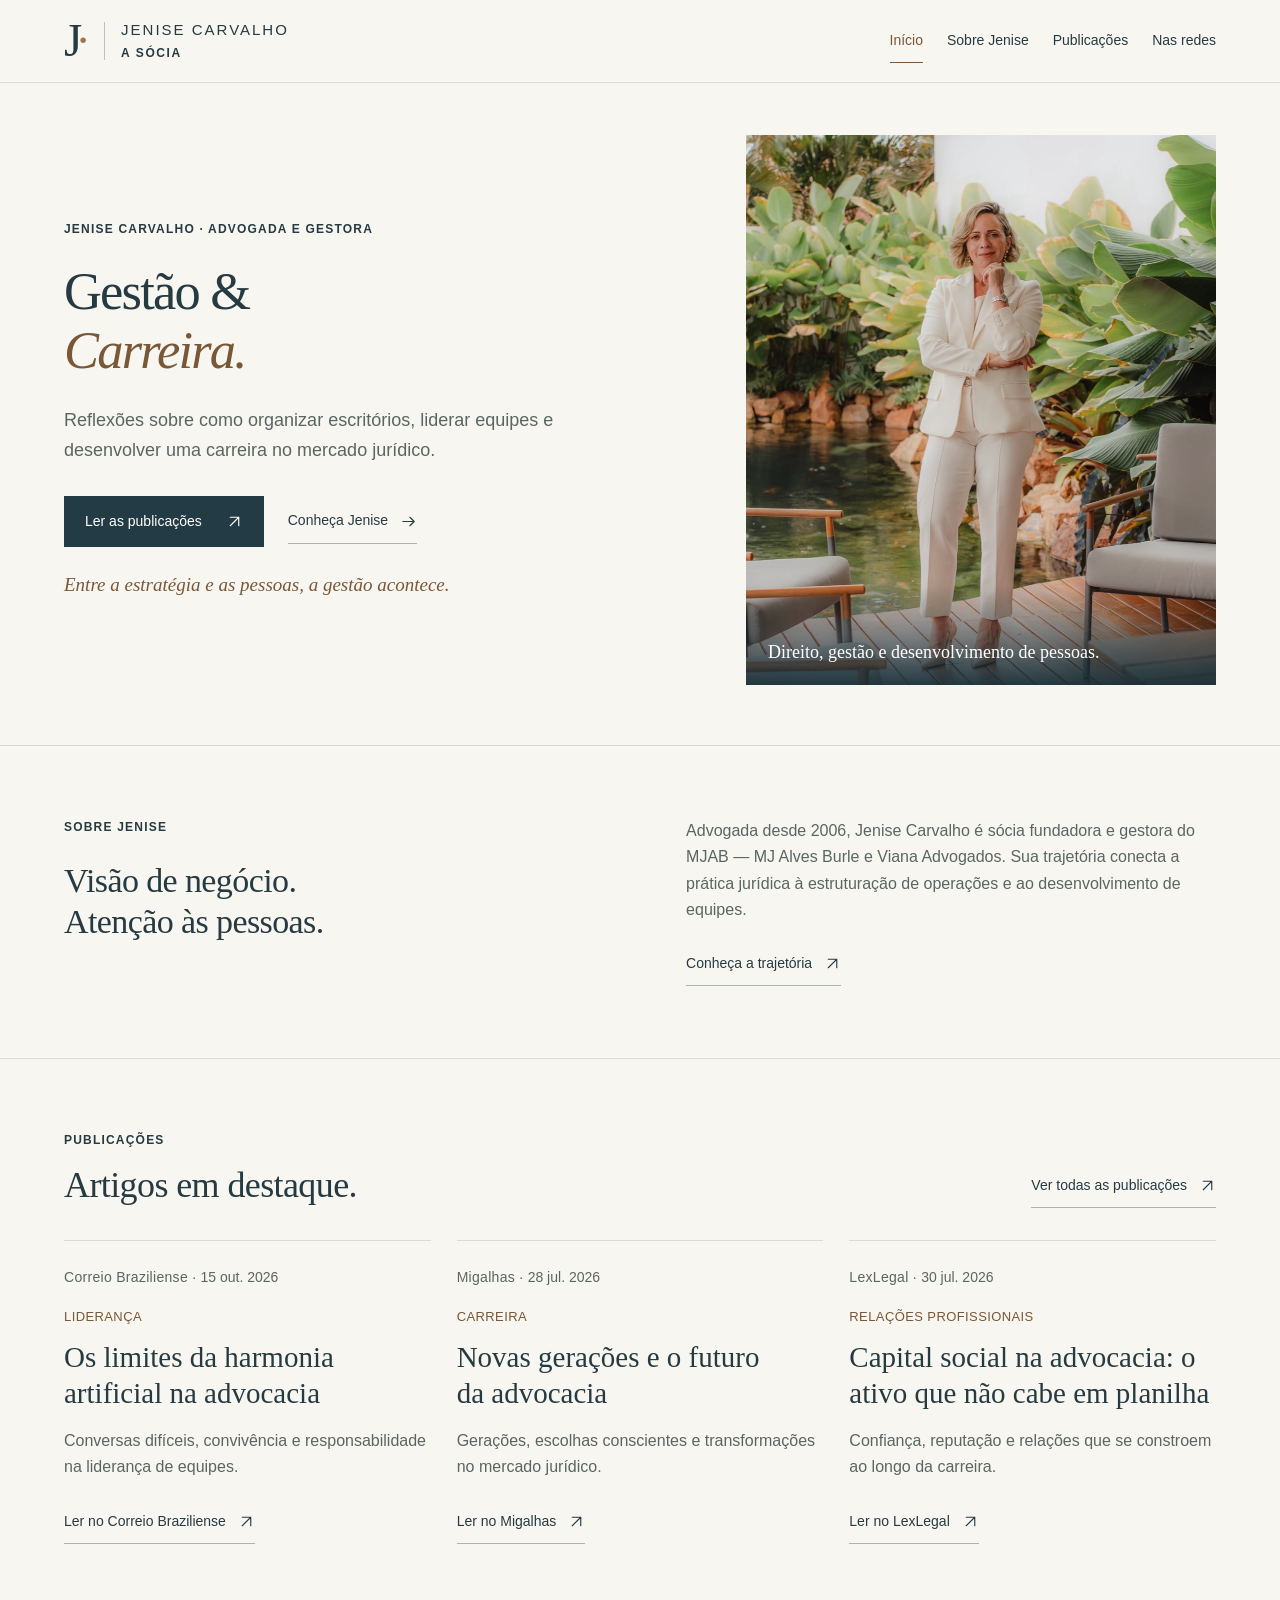
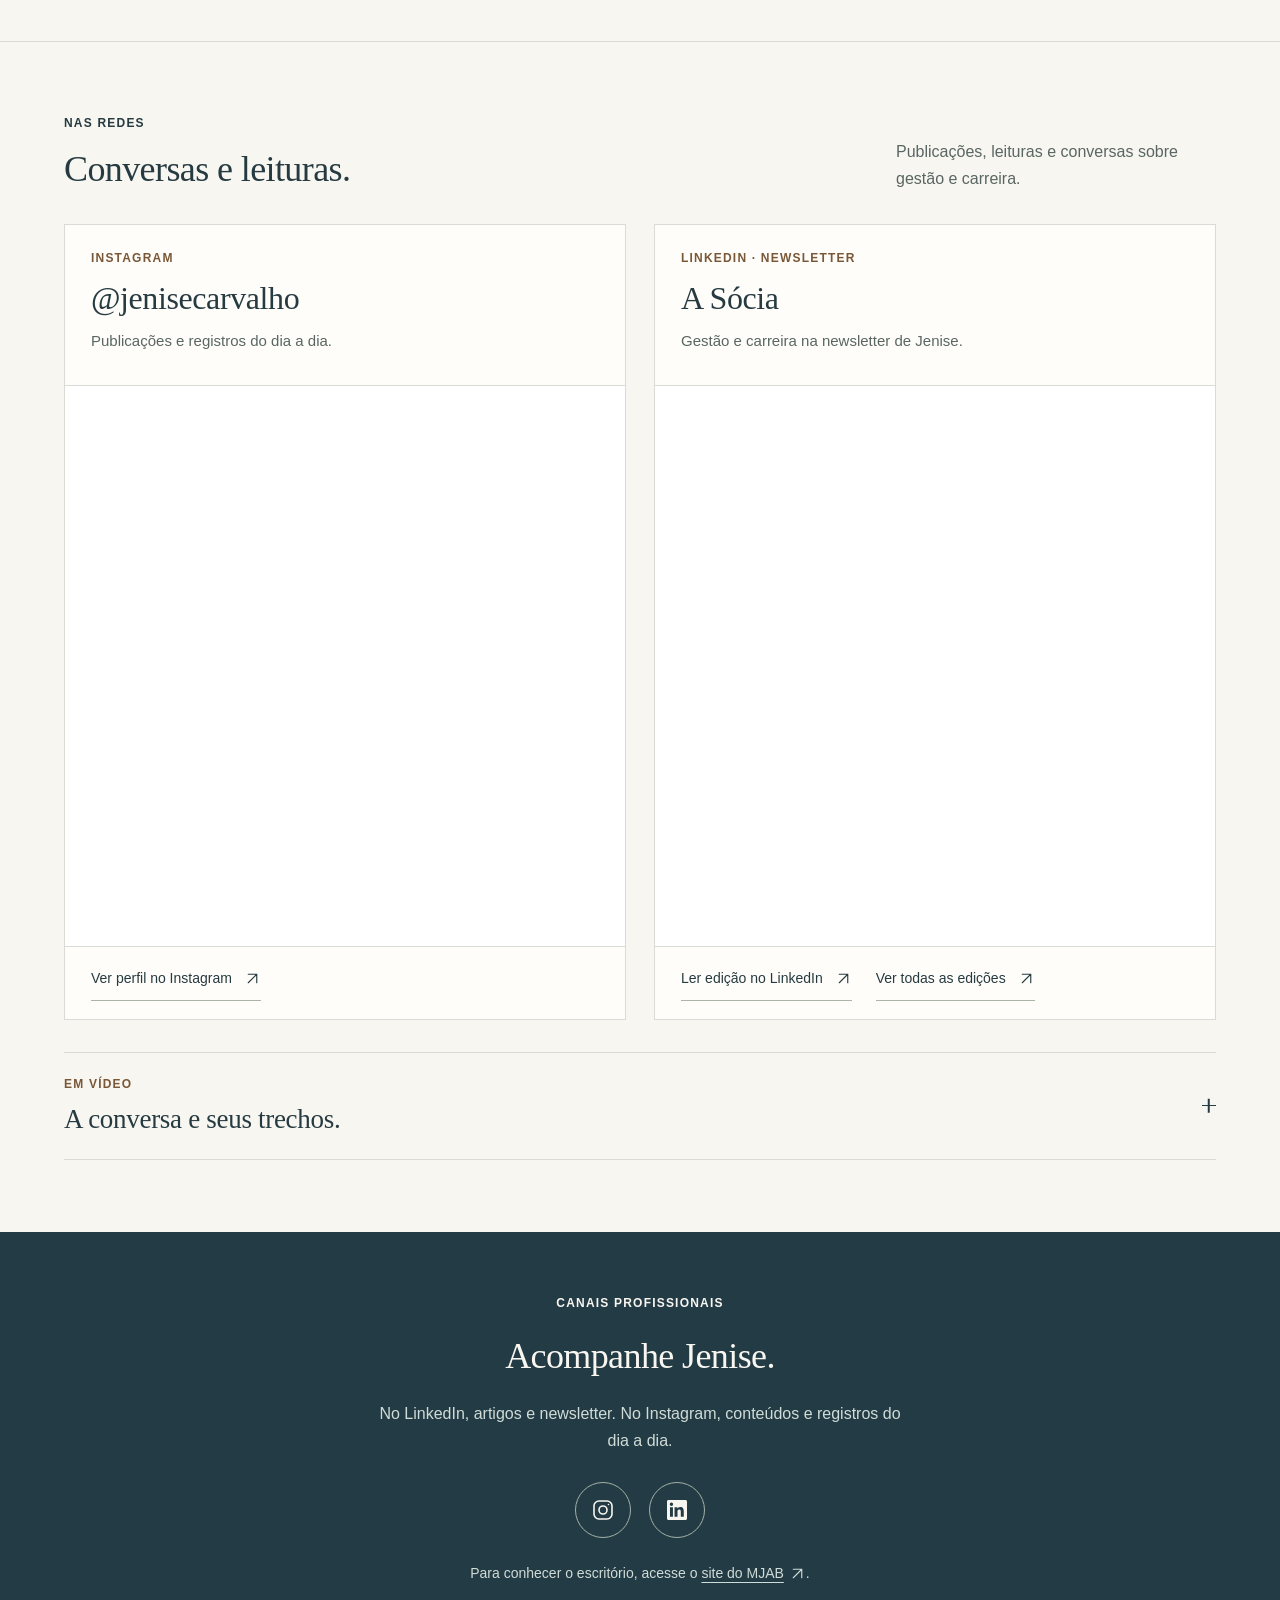
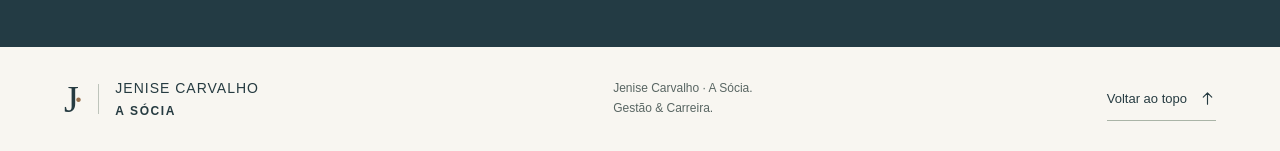
==== commit e8221734: "Destaca janelas de Instagram e LinkedIn na seção Nas redes" ====
--- a/index.html
+++ b/index.html
@@ -1,68 +1,76 @@
-<!doctype html>
-<html lang="pt-BR">
-<head>
-  <meta charset="utf-8">
-  <meta name="viewport" content="width=device-width, initial-scale=1">
-  <meta name="robots" content="index, follow">
-  <meta name="description" content="Gestão e carreira na advocacia. Conheça Jenise Carvalho e acompanhe seus artigos, a newsletter A Sócia e suas conversas sobre liderança.">
-  <link rel="canonical" href="https://soneka-ox.github.io/jenise-a-socia/">
-  <meta property="og:type" content="website">
-  <meta property="og:locale" content="pt_BR">
-  <meta property="og:site_name" content="Jenise Carvalho · A Sócia">
-  <meta property="og:title" content="Jenise Carvalho · A Sócia | Gestão &amp; Carreira">
-  <meta property="og:description" content="Gestão e carreira na advocacia. Conheça Jenise Carvalho e acompanhe seus artigos, a newsletter A Sócia e suas conversas sobre liderança.">
-  <meta property="og:url" content="https://soneka-ox.github.io/jenise-a-socia/">
-  <meta property="og:image" content="https://soneka-ox.github.io/jenise-a-socia/assets/jenise-a-socia-compartilhar-v2.jpg">
-  <meta property="og:image:secure_url" content="https://soneka-ox.github.io/jenise-a-socia/assets/jenise-a-socia-compartilhar-v2.jpg">
-  <meta property="og:image:type" content="image/jpeg">
-  <meta property="og:image:width" content="1200">
-  <meta property="og:image:height" content="630">
-  <meta property="og:image:alt" content="Jenise Carvalho · A Sócia. Gestão &amp; Carreira na advocacia.">
-  <meta name="twitter:card" content="summary_large_image">
-  <meta name="twitter:title" content="Jenise Carvalho · A Sócia | Gestão &amp; Carreira">
-  <meta name="twitter:description" content="Gestão e carreira na advocacia. Conheça Jenise Carvalho e acompanhe seus artigos, a newsletter A Sócia e suas conversas sobre liderança.">
-  <meta name="twitter:image" content="https://soneka-ox.github.io/jenise-a-socia/assets/jenise-a-socia-compartilhar-v2.jpg">
-  <meta name="twitter:image:alt" content="Jenise Carvalho · A Sócia. Gestão &amp; Carreira na advocacia.">
-  <meta name="theme-color" content="#233b44">
-  <title>Jenise Carvalho · A Sócia | Gestão &amp; Carreira</title>
-  <link rel="icon" href="assets/marca.svg" type="image/svg+xml">
-  <link rel="stylesheet" href="assets/site.css?v=20261025-15">
-  <script src="assets/site.js?v=20261025-15" defer></script>
-<noscript><style>@media(max-width:900px){.header #navigation{display:flex;position:static;flex-wrap:wrap;width:100%;padding:0;box-shadow:none;border:0;gap:4px 22px}.menu{display:none}}</style></noscript>
-</head>
-<body class="page-home"><a class="skip" href="#conteudo">Ir para o conteúdo</a><header class="header"><a class="brand" href="./" aria-label="Jenise Carvalho, início"><span class="monogram" aria-hidden="true">J<span>·</span></span><span>JENISE CARVALHO<small>A SÓCIA</small></span></a><button class="menu" aria-expanded="false" aria-controls="navigation">Menu <svg class="ui-icon" viewBox="0 0 24 24" fill="none" stroke="currentColor" stroke-width="1.6" aria-hidden="true"><path d="M4 6h16M4 12h16M4 18h16"/></svg></button><nav id="navigation" aria-label="Principal"><a href="./" aria-current="page">Início</a><a href="sobre/">Sobre Jenise</a><a href="publicacoes/">Publicações</a><a href="#conversas">Nas redes</a></nav></header><main id="conteudo" tabindex="-1"><section class="hero" id="inicio" aria-labelledby="hero-title">
-      <div class="hero-copy">
-        <p class="eyebrow">JENISE CARVALHO · ADVOGADA E GESTORA</p>
-        <h1 id="hero-title">Gestão &amp;<br><em>Carreira.</em></h1>
-        <p class="lead">Reflexões sobre como organizar escritórios, liderar equipes e desenvolver uma carreira no mercado jurídico.</p>
-        <div class="hero-actions"><a class="button" href="publicacoes/">Ler as publicações <svg class="ui-icon" viewBox="0 0 24 24" fill="none" stroke="currentColor" stroke-width="1.6" stroke-linecap="round" stroke-linejoin="round" aria-hidden="true" focusable="false"><path d="M6 18 18 6M6 6h12v12"/></svg></a><a class="text-link" href="sobre/">Conheça Jenise <svg class="ui-icon" viewBox="0 0 24 24" fill="none" stroke="currentColor" stroke-width="1.6" stroke-linecap="round" stroke-linejoin="round" aria-hidden="true" focusable="false"><path d="M4 12h16m-6-6 6 6-6 6"/></svg></a></div>
-        <p class="hero-note">Entre a estratégia e as pessoas, a gestão acontece.</p>
-      </div>
-      <figure class="hero-photo"><img src="assets/jenise-lideranca.jpg" width="919" height="1280" alt="Jenise Carvalho em pé, de terno branco, em um jardim" fetchpriority="high" decoding="async"><figcaption>Direito, gestão e desenvolvimento de pessoas.</figcaption></figure>
+<!doctype html>
+<html lang="pt-BR">
+<head>
+  <meta charset="utf-8">
+  <meta name="viewport" content="width=device-width, initial-scale=1">
+  <meta name="robots" content="index, follow">
+  <meta name="description" content="Gestão e carreira na advocacia. Conheça Jenise Carvalho e acompanhe seus artigos, a newsletter A Sócia e suas conversas sobre liderança.">
+  <link rel="canonical" href="https://soneka-ox.github.io/jenise-a-socia/">
+  <meta property="og:type" content="website">
+  <meta property="og:locale" content="pt_BR">
+  <meta property="og:site_name" content="Jenise Carvalho · A Sócia">
+  <meta property="og:title" content="Jenise Carvalho · A Sócia | Gestão &amp; Carreira">
+  <meta property="og:description" content="Gestão e carreira na advocacia. Conheça Jenise Carvalho e acompanhe seus artigos, a newsletter A Sócia e suas conversas sobre liderança.">
+  <meta property="og:url" content="https://soneka-ox.github.io/jenise-a-socia/">
+  <meta property="og:image" content="https://soneka-ox.github.io/jenise-a-socia/assets/jenise-a-socia-compartilhar-v2.jpg">
+  <meta property="og:image:secure_url" content="https://soneka-ox.github.io/jenise-a-socia/assets/jenise-a-socia-compartilhar-v2.jpg">
+  <meta property="og:image:type" content="image/jpeg">
+  <meta property="og:image:width" content="1200">
+  <meta property="og:image:height" content="630">
+  <meta property="og:image:alt" content="Jenise Carvalho · A Sócia. Gestão &amp; Carreira na advocacia.">
+  <meta name="twitter:card" content="summary_large_image">
+  <meta name="twitter:title" content="Jenise Carvalho · A Sócia | Gestão &amp; Carreira">
+  <meta name="twitter:description" content="Gestão e carreira na advocacia. Conheça Jenise Carvalho e acompanhe seus artigos, a newsletter A Sócia e suas conversas sobre liderança.">
+  <meta name="twitter:image" content="https://soneka-ox.github.io/jenise-a-socia/assets/jenise-a-socia-compartilhar-v2.jpg">
+  <meta name="twitter:image:alt" content="Jenise Carvalho · A Sócia. Gestão &amp; Carreira na advocacia.">
+  <meta name="theme-color" content="#233b44">
+  <title>Jenise Carvalho · A Sócia | Gestão &amp; Carreira</title>
+  <link rel="icon" href="assets/marca.svg" type="image/svg+xml">
+  <link rel="stylesheet" href="assets/site.css?v=20261026-16">
+  <script src="assets/site.js?v=20261026-16" defer></script>
+<noscript><style>@media(max-width:900px){.header #navigation{display:flex;position:static;flex-wrap:wrap;width:100%;padding:0;box-shadow:none;border:0;gap:4px 22px}.menu{display:none}}</style></noscript>
+</head>
+<body class="page-home"><a class="skip" href="#conteudo">Ir para o conteúdo</a><header class="header"><a class="brand" href="./" aria-label="Jenise Carvalho, início"><span class="monogram" aria-hidden="true">J<span>·</span></span><span>JENISE CARVALHO<small>A SÓCIA</small></span></a><button class="menu" aria-expanded="false" aria-controls="navigation">Menu <svg class="ui-icon" viewBox="0 0 24 24" fill="none" stroke="currentColor" stroke-width="1.6" aria-hidden="true"><path d="M4 6h16M4 12h16M4 18h16"/></svg></button><nav id="navigation" aria-label="Principal"><a href="./" aria-current="page">Início</a><a href="sobre/">Sobre Jenise</a><a href="publicacoes/">Publicações</a><a href="#conversas">Nas redes</a></nav></header><main id="conteudo" tabindex="-1"><section class="hero" id="inicio" aria-labelledby="hero-title">
+      <div class="hero-copy">
+        <p class="eyebrow">JENISE CARVALHO · ADVOGADA E GESTORA</p>
+        <h1 id="hero-title">Gestão &amp;<br><em>Carreira.</em></h1>
+        <p class="lead">Reflexões sobre como organizar escritórios, liderar equipes e desenvolver uma carreira no mercado jurídico.</p>
+        <div class="hero-actions"><a class="button" href="publicacoes/">Ler as publicações <svg class="ui-icon" viewBox="0 0 24 24" fill="none" stroke="currentColor" stroke-width="1.6" stroke-linecap="round" stroke-linejoin="round" aria-hidden="true" focusable="false"><path d="M6 18 18 6M6 6h12v12"/></svg></a><a class="text-link" href="sobre/">Conheça Jenise <svg class="ui-icon" viewBox="0 0 24 24" fill="none" stroke="currentColor" stroke-width="1.6" stroke-linecap="round" stroke-linejoin="round" aria-hidden="true" focusable="false"><path d="M4 12h16m-6-6 6 6-6 6"/></svg></a></div>
+        <p class="hero-note">Entre a estratégia e as pessoas, a gestão acontece.</p>
+      </div>
+      <figure class="hero-photo"><img src="assets/jenise-lideranca.jpg" width="919" height="1280" alt="Jenise Carvalho em pé, de terno branco, em um jardim" fetchpriority="high" decoding="async"><figcaption>Direito, gestão e desenvolvimento de pessoas.</figcaption></figure>
     </section><section class="section home-intro" id="sobre" aria-labelledby="intro-title"><div><p class="eyebrow">SOBRE JENISE</p><h2 class="editorial-title" id="intro-title">Visão de negócio.<br>Atenção às pessoas.</h2></div><div><p>Advogada desde 2006, Jenise Carvalho é sócia fundadora e gestora do MJAB — MJ Alves Burle e Viana Advogados. Sua trajetória conecta a prática jurídica à estruturação de operações e ao desenvolvimento de equipes.</p><a class="text-link" href="sobre/">Conheça a trajetória <svg class="ui-icon" viewBox="0 0 24 24" fill="none" stroke="currentColor" stroke-width="1.6" stroke-linecap="round" stroke-linejoin="round" aria-hidden="true" focusable="false"><path d="M6 18 18 6M6 6h12v12"/></svg></a></div></section><section class="section home-publications" id="publicacoes" aria-labelledby="publications-title"><div class="section-heading"><div><p class="eyebrow">PUBLICAÇÕES</p><h2 class="editorial-title" id="publications-title">Artigos em destaque.</h2></div><a class="text-link" href="publicacoes/">Ver todas as publicações <svg class="ui-icon" viewBox="0 0 24 24" fill="none" stroke="currentColor" stroke-width="1.6" stroke-linecap="round" stroke-linejoin="round" aria-hidden="true" focusable="false"><path d="M6 18 18 6M6 6h12v12"/></svg></a></div><div class="highlights-grid"><article class="publication-card"><p class="article-meta">Correio Braziliense · <time datetime="2026-10-15">15 out. 2026</time></p><p class="card-theme">Liderança</p><h3><a href="https://www.correiobraziliense.com.br/direito-e-justica/2026/10/7519737-os-limites-da-harmonia-artificial-na-advocacia.html" target="_blank" rel="noopener noreferrer">Os limites da harmonia artificial na advocacia</a></h3><p>Conversas difíceis, convivência e responsabilidade na liderança de equipes.</p><a class="text-link" href="https://www.correiobraziliense.com.br/direito-e-justica/2026/10/7519737-os-limites-da-harmonia-artificial-na-advocacia.html" target="_blank" rel="noopener noreferrer">Ler no Correio Braziliense <svg class="ui-icon" viewBox="0 0 24 24" fill="none" stroke="currentColor" stroke-width="1.6" stroke-linecap="round" stroke-linejoin="round" aria-hidden="true" focusable="false"><path d="M6 18 18 6M6 6h12v12"/></svg></a></article><article class="publication-card"><p class="article-meta">Migalhas · <time datetime="2026-07-28">28 jul. 2026</time></p><p class="card-theme">Carreira</p><h3><a href="https://www.migalhas.com.br/depeso/461056/o-que-a-geracao-z-e-os-millennials-revelam-sobre-o-mercado-juridico" target="_blank" rel="noopener noreferrer">Novas gerações e o futuro da advocacia</a></h3><p>Gerações, escolhas conscientes e transformações no mercado jurídico.</p><a class="text-link" href="https://www.migalhas.com.br/depeso/461056/o-que-a-geracao-z-e-os-millennials-revelam-sobre-o-mercado-juridico" target="_blank" rel="noopener noreferrer">Ler no Migalhas <svg class="ui-icon" viewBox="0 0 24 24" fill="none" stroke="currentColor" stroke-width="1.6" stroke-linecap="round" stroke-linejoin="round" aria-hidden="true" focusable="false"><path d="M6 18 18 6M6 6h12v12"/></svg></a></article><article class="publication-card"><p class="article-meta">LexLegal · <time datetime="2026-07-30">30 jul. 2026</time></p><p class="card-theme">Relações profissionais</p><h3><a href="https://lexlegal.com.br/capital-social-na-advocacia-o-ativo-que-nao-cabe-em-planilha/" target="_blank" rel="noopener noreferrer">Capital social na advocacia: o ativo que não cabe em planilha</a></h3><p>Confiança, reputação e relações que se constroem ao longo da carreira.</p><a class="text-link" href="https://lexlegal.com.br/capital-social-na-advocacia-o-ativo-que-nao-cabe-em-planilha/" target="_blank" rel="noopener noreferrer">Ler no LexLegal <svg class="ui-icon" viewBox="0 0 24 24" fill="none" stroke="currentColor" stroke-width="1.6" stroke-linecap="round" stroke-linejoin="round" aria-hidden="true" focusable="false"><path d="M6 18 18 6M6 6h12v12"/></svg></a></article></div></section><section class="section conversations" id="conversas" aria-labelledby="conversations-title">
-  <div class="section-heading"><div><p class="eyebrow">NAS REDES</p><h2 class="editorial-title" id="conversations-title">Conversas e leituras.</h2></div><p>Escolha um canal para acompanhar as ideias de Jenise.</p></div>
-  <nav class="section-nav networks-nav" aria-label="Conteúdos nas redes"><a href="#conversa-video" data-network="video">Vídeo</a><a href="#instagram" data-network="instagram">Instagram</a><a href="#abordagem" data-network="newsletter">Newsletter</a></nav>
-  <div class="network-panel network-video" id="canal-video" data-network-panel="video">
-    <article class="video-card" id="conversa-video" tabindex="-1" aria-labelledby="video-title">
-          <div class="video-slot" id="video-player"><button type="button" class="video-launch branded-video" data-video-start="0" aria-label="Carregar vídeo do Casa Capta com Jenise Carvalho"><img class="video-cover" src="assets/capa-video-casa-capta-v1.jpg" width="1200" height="675" alt="" loading="lazy" decoding="async"><span class="video-kicker">CASA CAPTA · EPISÓDIO 01</span><span class="play-icon" aria-hidden="true"><svg class="ui-icon" viewBox="0 0 24 24" fill="none" stroke="currentColor" stroke-width="1.6" stroke-linecap="round" stroke-linejoin="round" aria-hidden="true" focusable="false"><path d="m9 5 11 7-11 7Z" fill="currentColor" stroke="none"/></svg></span><span class="video-prompt">Assistir à conversa</span><span class="video-duration">1 h 12 min · YouTube</span></button></div>
-          <div class="video-description"><p class="eyebrow">CAPTA COM VOCÊ · <time datetime="2026-10-05">5 OUT. 2026</time></p><h3 id="video-title">Quando as conexões movem o jogo: pessoas, decisões e negócios em rede</h3><p>Jenise Carvalho e Danielle Sarti participam de uma conversa sobre carreira, gestão e relações no trabalho.</p><a class="text-link" href="https://www.youtube.com/watch?v=cIO_klDjaLY" target="_blank" rel="noopener noreferrer">Abrir episódio no YouTube <svg class="ui-icon" viewBox="0 0 24 24" fill="none" stroke="currentColor" stroke-width="1.6" stroke-linecap="round" stroke-linejoin="round" aria-hidden="true" focusable="false"><path d="M6 18 18 6M6 6h12v12"/></svg></a></div>
-        </article>
-    <div class="episode-notes"><div class="episode-intro"><p class="eyebrow">NA FALA DE JENISE</p><h3>Trechos da conversa.</h3><p>Escolha um tema para assistir aqui.</p></div><details class="disclosure episode-details"><summary>Explorar os quatro trechos<span class="disclosure-sign" aria-hidden="true"></span></summary><div class="episode-moments">
-        <button type="button" data-video-start="275"><span class="moment-time">04:35</span><span><strong>Uma carreira que encontra a gestão</strong><span>O interesse pela gestão surgiu ainda no estágio e se fortaleceu na implantação da unidade do Rio de Janeiro.</span></span><svg class="ui-icon" viewBox="0 0 24 24" fill="none" stroke="currentColor" stroke-width="1.6" stroke-linecap="round" stroke-linejoin="round" aria-hidden="true" focusable="false"><path d="m9 5 11 7-11 7Z" fill="currentColor" stroke="none"/></svg></button>
-        <button type="button" data-video-start="1278"><span class="moment-time">21:18</span><span><strong>Tecnologia com pensamento próprio</strong><span>Usar IA exige estudo e repertório para sustentar uma conversa com o cliente e compreender o trabalho entregue.</span></span><svg class="ui-icon" viewBox="0 0 24 24" fill="none" stroke="currentColor" stroke-width="1.6" stroke-linecap="round" stroke-linejoin="round" aria-hidden="true" focusable="false"><path d="m9 5 11 7-11 7Z" fill="currentColor" stroke="none"/></svg></button>
-        <button type="button" data-video-start="1726"><span class="moment-time">28:46</span><span><strong>Amadurecer também é escolher o momento</strong><span>Na liderança, nem toda resposta precisa ser imediata. Aprender a escolher a hora de se posicionar faz parte do desenvolvimento.</span></span><svg class="ui-icon" viewBox="0 0 24 24" fill="none" stroke="currentColor" stroke-width="1.6" stroke-linecap="round" stroke-linejoin="round" aria-hidden="true" focusable="false"><path d="m9 5 11 7-11 7Z" fill="currentColor" stroke="none"/></svg></button>
-        <button type="button" data-video-start="3411"><span class="moment-time">56:51</span><span><strong>Conexão começa pelo interesse no outro</strong><span>A escuta e a atenção às pessoas ajudam a construir relações no cotidiano do trabalho.</span></span><svg class="ui-icon" viewBox="0 0 24 24" fill="none" stroke="currentColor" stroke-width="1.6" stroke-linecap="round" stroke-linejoin="round" aria-hidden="true" focusable="false"><path d="m9 5 11 7-11 7Z" fill="currentColor" stroke="none"/></svg></button>
-      </div></details></div>
+  <div class="section-heading"><div><p class="eyebrow">NAS REDES</p><h2 class="editorial-title" id="conversations-title">Conversas e leituras.</h2></div><p>Publicações, leituras e conversas sobre gestão e carreira.</p></div>
+  <div class="network-previews">
+    <div class="network-panel network-instagram" id="canal-instagram">
+      <aside class="social-preview-card instagram-card" id="instagram" tabindex="-1" aria-labelledby="instagram-title">
+        <div class="social-preview-heading"><p class="eyebrow">INSTAGRAM</p><h3 id="instagram-title">@jenisecarvalho</h3><p>Publicações e registros do dia a dia.</p></div>
+        <div class="social-preview-frame instagram-slot" id="instagram-profile"><iframe src="https://www.instagram.com/jenisecarvalho/embed/" title="Perfil e publicações de Jenise Carvalho no Instagram" width="360" height="440" loading="lazy" referrerpolicy="strict-origin-when-cross-origin" allow="autoplay 'none'"></iframe></div>
+        <div class="social-preview-links"><a class="text-link" href="https://www.instagram.com/jenisecarvalho/" target="_blank" rel="noopener noreferrer">Ver perfil no Instagram <svg class="ui-icon" viewBox="0 0 24 24" fill="none" stroke="currentColor" stroke-width="1.6" stroke-linecap="round" stroke-linejoin="round" aria-hidden="true" focusable="false"><path d="M6 18 18 6M6 6h12v12"/></svg></a></div>
+      </aside>
+    </div>
+    <div class="network-panel network-newsletter" id="canal-newsletter">
+      <section class="social-preview-card" id="abordagem" tabindex="-1" aria-labelledby="newsletter-title">
+        <div class="social-preview-heading"><p class="eyebrow">LINKEDIN · NEWSLETTER</p><h3 id="newsletter-title">A Sócia</h3><p>Gestão e carreira na newsletter de Jenise.</p></div>
+        <div class="social-preview-frame linkedin-slot"><iframe src="https://www.linkedin.com/embed/feed/update/urn:li:activity:7518284211699474434" title="Prévia de A Sócia no LinkedIn: Sucessão não é conversa de despedida" width="504" height="700" loading="lazy" allow="autoplay 'none'" referrerpolicy="strict-origin-when-cross-origin"></iframe></div>
+        <div class="social-preview-links"><a class="text-link" href="https://www.linkedin.com/pulse/sucess%C3%A3o-n%C3%A3o-%C3%A9-conversa-de-despedida-jenise-carvalho-b4wlf/" target="_blank" rel="noopener noreferrer">Ler edição no LinkedIn <svg class="ui-icon" viewBox="0 0 24 24" fill="none" stroke="currentColor" stroke-width="1.6" stroke-linecap="round" stroke-linejoin="round" aria-hidden="true" focusable="false"><path d="M6 18 18 6M6 6h12v12"/></svg></a><a class="text-link" href="https://www.linkedin.com/newsletters/a-s%C3%B3cia-6931297052869935104" target="_blank" rel="noopener noreferrer">Ver todas as edições <svg class="ui-icon" viewBox="0 0 24 24" fill="none" stroke="currentColor" stroke-width="1.6" stroke-linecap="round" stroke-linejoin="round" aria-hidden="true" focusable="false"><path d="M6 18 18 6M6 6h12v12"/></svg></a></div>
+      </section>
+    </div>
   </div>
-  <div class="network-panel network-instagram" id="canal-instagram" data-network-panel="instagram">
-    <aside class="instagram-card" id="instagram" tabindex="-1" aria-labelledby="instagram-title"><div class="instagram-heading"><p class="eyebrow">NO INSTAGRAM</p><h3 id="instagram-title">@jenisecarvalho</h3><p>Uma prévia das publicações de Jenise.</p></div><div class="instagram-slot" id="instagram-profile"><iframe src="https://www.instagram.com/jenisecarvalho/embed/" title="Perfil e publicações de Jenise Carvalho no Instagram" width="360" height="440" loading="lazy" referrerpolicy="strict-origin-when-cross-origin" allow="autoplay 'none'"></iframe></div><a class="text-link" href="https://www.instagram.com/jenisecarvalho/" target="_blank" rel="noopener noreferrer">Ver perfil no Instagram <svg class="ui-icon" viewBox="0 0 24 24" fill="none" stroke="currentColor" stroke-width="1.6" stroke-linecap="round" stroke-linejoin="round" aria-hidden="true" focusable="false"><path d="M6 18 18 6M6 6h12v12"/></svg></a></aside>
+  <details class="disclosure network-video-disclosure" id="conversa">
+    <summary><span><span class="eyebrow">EM VÍDEO</span><span class="video-disclosure-title">A conversa e seus trechos.</span></span><span class="disclosure-sign" aria-hidden="true"></span></summary>
+  <div class="network-panel network-video" id="canal-video">
+    <article class="video-card" id="conversa-video" tabindex="-1" aria-labelledby="video-title">
+          <div class="video-slot" id="video-player"><button type="button" class="video-launch branded-video" data-video-start="0" aria-label="Carregar vídeo do Casa Capta com Jenise Carvalho"><img class="video-cover" src="assets/capa-video-casa-capta-v1.jpg" width="1200" height="675" alt="" loading="lazy" decoding="async"><span class="video-kicker">CASA CAPTA · EPISÓDIO 01</span><span class="play-icon" aria-hidden="true"><svg class="ui-icon" viewBox="0 0 24 24" fill="none" stroke="currentColor" stroke-width="1.6" stroke-linecap="round" stroke-linejoin="round" aria-hidden="true" focusable="false"><path d="m9 5 11 7-11 7Z" fill="currentColor" stroke="none"/></svg></span><span class="video-prompt">Assistir à conversa</span><span class="video-duration">1 h 12 min · YouTube</span></button></div>
+          <div class="video-description"><p class="eyebrow">CAPTA COM VOCÊ · <time datetime="2026-10-05">5 OUT. 2026</time></p><h3 id="video-title">Quando as conexões movem o jogo: pessoas, decisões e negócios em rede</h3><p>Jenise Carvalho e Danielle Sarti participam de uma conversa sobre carreira, gestão e relações no trabalho.</p><a class="text-link" href="https://www.youtube.com/watch?v=cIO_klDjaLY" target="_blank" rel="noopener noreferrer">Abrir episódio no YouTube <svg class="ui-icon" viewBox="0 0 24 24" fill="none" stroke="currentColor" stroke-width="1.6" stroke-linecap="round" stroke-linejoin="round" aria-hidden="true" focusable="false"><path d="M6 18 18 6M6 6h12v12"/></svg></a></div>
+        </article>
+    <div class="episode-notes"><div class="episode-intro"><p class="eyebrow">NA FALA DE JENISE</p><h3>Trechos da conversa.</h3><p>Escolha um tema para assistir aqui.</p></div><details class="disclosure episode-details"><summary>Explorar os quatro trechos<span class="disclosure-sign" aria-hidden="true"></span></summary><div class="episode-moments">
+        <button type="button" data-video-start="275"><span class="moment-time">04:35</span><span><strong>Uma carreira que encontra a gestão</strong><span>O interesse pela gestão surgiu ainda no estágio e se fortaleceu na implantação da unidade do Rio de Janeiro.</span></span><svg class="ui-icon" viewBox="0 0 24 24" fill="none" stroke="currentColor" stroke-width="1.6" stroke-linecap="round" stroke-linejoin="round" aria-hidden="true" focusable="false"><path d="m9 5 11 7-11 7Z" fill="currentColor" stroke="none"/></svg></button>
+        <button type="button" data-video-start="1278"><span class="moment-time">21:18</span><span><strong>Tecnologia com pensamento próprio</strong><span>Usar IA exige estudo e repertório para sustentar uma conversa com o cliente e compreender o trabalho entregue.</span></span><svg class="ui-icon" viewBox="0 0 24 24" fill="none" stroke="currentColor" stroke-width="1.6" stroke-linecap="round" stroke-linejoin="round" aria-hidden="true" focusable="false"><path d="m9 5 11 7-11 7Z" fill="currentColor" stroke="none"/></svg></button>
+        <button type="button" data-video-start="1726"><span class="moment-time">28:46</span><span><strong>Amadurecer também é escolher o momento</strong><span>Na liderança, nem toda resposta precisa ser imediata. Aprender a escolher a hora de se posicionar faz parte do desenvolvimento.</span></span><svg class="ui-icon" viewBox="0 0 24 24" fill="none" stroke="currentColor" stroke-width="1.6" stroke-linecap="round" stroke-linejoin="round" aria-hidden="true" focusable="false"><path d="m9 5 11 7-11 7Z" fill="currentColor" stroke="none"/></svg></button>
+        <button type="button" data-video-start="3411"><span class="moment-time">56:51</span><span><strong>Conexão começa pelo interesse no outro</strong><span>A escuta e a atenção às pessoas ajudam a construir relações no cotidiano do trabalho.</span></span><svg class="ui-icon" viewBox="0 0 24 24" fill="none" stroke="currentColor" stroke-width="1.6" stroke-linecap="round" stroke-linejoin="round" aria-hidden="true" focusable="false"><path d="m9 5 11 7-11 7Z" fill="currentColor" stroke="none"/></svg></button>
+      </div></details></div>
   </div>
-  <div class="network-panel network-newsletter" id="canal-newsletter" data-network-panel="newsletter">
-    <section class="newsletter-preview" id="abordagem" tabindex="-1" aria-labelledby="newsletter-title">
-  <div class="newsletter-preview-copy"><p class="eyebrow">NEWSLETTER NO LINKEDIN</p><h3 id="newsletter-title">A Sócia<br><em>no LinkedIn.</em></h3><p>Uma edição em destaque para continuar a leitura sobre gestão e carreira na advocacia.</p><div class="newsletter-author"><span class="author-photo"><img src="assets/jenise-autora.jpg" width="1280" height="1000" alt="Retrato de Jenise Carvalho, autora de A Sócia" loading="lazy" decoding="async"></span><span>POR JENISE CARVALHO<small>Edição de <time datetime="2026-10-20">20 de outubro de 2026</time></small></span></div><a class="button" href="https://www.linkedin.com/newsletters/a-s%C3%B3cia-6931297052869935104" target="_blank" rel="noopener noreferrer">Ver edições e acompanhar <svg class="ui-icon" viewBox="0 0 24 24" fill="none" stroke="currentColor" stroke-width="1.6" stroke-linecap="round" stroke-linejoin="round" aria-hidden="true" focusable="false"><path d="M6 18 18 6M6 6h12v12"/></svg></a></div>
-  <div class="newsletter-preview-content"><div class="linkedin-slot"><iframe src="https://www.linkedin.com/embed/feed/update/urn:li:activity:7518284211699474434" title="Prévia de A Sócia no LinkedIn: Sucessão não é conversa de despedida" width="504" height="700" loading="lazy" allow="autoplay 'none'" referrerpolicy="strict-origin-when-cross-origin"></iframe></div><a class="text-link" href="https://www.linkedin.com/pulse/sucess%C3%A3o-n%C3%A3o-%C3%A9-conversa-de-despedida-jenise-carvalho-b4wlf/" target="_blank" rel="noopener noreferrer">Abrir edição no LinkedIn <svg class="ui-icon" viewBox="0 0 24 24" fill="none" stroke="currentColor" stroke-width="1.6" stroke-linecap="round" stroke-linejoin="round" aria-hidden="true" focusable="false"><path d="M6 18 18 6M6 6h12v12"/></svg></a></div>
-</section>
-  </div>
-  <p class="media-note">O vídeo é carregado ao clicar. As prévias são exibidas pelo Instagram e pelo LinkedIn; os links diretos continuam disponíveis.</p>
-</section><section class="contact" id="contato" aria-labelledby="contact-title"><p class="eyebrow">CANAIS PROFISSIONAIS</p><h2 class="editorial-title" id="contact-title">Acompanhe Jenise.</h2><p>No LinkedIn, artigos e newsletter. No Instagram, conteúdos e registros do dia a dia.</p><div class="social-links social-icons"><a href="https://www.instagram.com/jenisecarvalho/" target="_blank" rel="noopener noreferrer" aria-label="Instagram de Jenise Carvalho" title="Instagram"><svg class="social-icon" viewBox="0 0 24 24" fill="none" stroke="currentColor" stroke-width="1.6" stroke-linecap="round" stroke-linejoin="round" aria-hidden="true" focusable="false"><rect x="3" y="3" width="18" height="18" rx="5"/><circle cx="12" cy="12" r="4"/><circle cx="17.5" cy="6.5" r=".8" fill="currentColor" stroke="none"/></svg></a><a href="https://www.linkedin.com/in/jenisecarvalho/" target="_blank" rel="noopener noreferrer" aria-label="LinkedIn de Jenise Carvalho" title="LinkedIn"><svg class="social-icon" viewBox="0 0 24 24" fill="currentColor" aria-hidden="true" focusable="false"><path d="M20.45 2H3.55C2.69 2 2 2.68 2 3.52v16.96c0 .84.69 1.52 1.55 1.52h16.9c.86 0 1.55-.68 1.55-1.52V3.52c0-.84-.69-1.52-1.55-1.52ZM7.93 18.75H4.98V9.2h2.95v9.55ZM6.45 7.89a1.71 1.71 0 1 1 0-3.42 1.71 1.71 0 0 1 0 3.42Zm12.3 10.86H15.8v-4.64c0-1.1-.02-2.52-1.54-2.52-1.54 0-1.77 1.2-1.77 2.44v4.72H9.54V9.2h2.83v1.3h.04c.39-.74 1.36-1.52 2.79-1.52 2.98 0 3.55 1.96 3.55 4.5v5.27Z"/></svg></a></div><p class="contact-context">Para conhecer o escritório, acesse o <a href="https://www.mjab.adv.br/" target="_blank" rel="noopener noreferrer">site do MJAB <svg class="ui-icon" viewBox="0 0 24 24" fill="none" stroke="currentColor" stroke-width="1.6" stroke-linecap="round" stroke-linejoin="round" aria-hidden="true" focusable="false"><path d="M6 18 18 6M6 6h12v12"/></svg></a>.</p></section></main><footer><a class="brand" href="./"><span class="monogram" aria-hidden="true">J<span>·</span></span><span>JENISE CARVALHO<small>A SÓCIA</small></span></a><p>Jenise Carvalho · A Sócia.<br>Gestão &amp; Carreira.</p><a class="text-link" href="#conteudo">Voltar ao topo <svg class="ui-icon" viewBox="0 0 24 24" fill="none" stroke="currentColor" stroke-width="1.6" stroke-linecap="round" stroke-linejoin="round" aria-hidden="true" focusable="false"><path d="M12 20V4m-6 6 6-6 6 6"/></svg></a></footer></body>
-</html>
+  </details>
+</section><section class="contact" id="contato" aria-labelledby="contact-title"><p class="eyebrow">CANAIS PROFISSIONAIS</p><h2 class="editorial-title" id="contact-title">Acompanhe Jenise.</h2><p>No LinkedIn, artigos e newsletter. No Instagram, conteúdos e registros do dia a dia.</p><div class="social-links social-icons"><a href="https://www.instagram.com/jenisecarvalho/" target="_blank" rel="noopener noreferrer" aria-label="Instagram de Jenise Carvalho" title="Instagram"><svg class="social-icon" viewBox="0 0 24 24" fill="none" stroke="currentColor" stroke-width="1.6" stroke-linecap="round" stroke-linejoin="round" aria-hidden="true" focusable="false"><rect x="3" y="3" width="18" height="18" rx="5"/><circle cx="12" cy="12" r="4"/><circle cx="17.5" cy="6.5" r=".8" fill="currentColor" stroke="none"/></svg></a><a href="https://www.linkedin.com/in/jenisecarvalho/" target="_blank" rel="noopener noreferrer" aria-label="LinkedIn de Jenise Carvalho" title="LinkedIn"><svg class="social-icon" viewBox="0 0 24 24" fill="currentColor" aria-hidden="true" focusable="false"><path d="M20.45 2H3.55C2.69 2 2 2.68 2 3.52v16.96c0 .84.69 1.52 1.55 1.52h16.9c.86 0 1.55-.68 1.55-1.52V3.52c0-.84-.69-1.52-1.55-1.52ZM7.93 18.75H4.98V9.2h2.95v9.55ZM6.45 7.89a1.71 1.71 0 1 1 0-3.42 1.71 1.71 0 0 1 0 3.42Zm12.3 10.86H15.8v-4.64c0-1.1-.02-2.52-1.54-2.52-1.54 0-1.77 1.2-1.77 2.44v4.72H9.54V9.2h2.83v1.3h.04c.39-.74 1.36-1.52 2.79-1.52 2.98 0 3.55 1.96 3.55 4.5v5.27Z"/></svg></a></div><p class="contact-context">Para conhecer o escritório, acesse o <a href="https://www.mjab.adv.br/" target="_blank" rel="noopener noreferrer">site do MJAB <svg class="ui-icon" viewBox="0 0 24 24" fill="none" stroke="currentColor" stroke-width="1.6" stroke-linecap="round" stroke-linejoin="round" aria-hidden="true" focusable="false"><path d="M6 18 18 6M6 6h12v12"/></svg></a>.</p></section></main><footer><a class="brand" href="./"><span class="monogram" aria-hidden="true">J<span>·</span></span><span>JENISE CARVALHO<small>A SÓCIA</small></span></a><p>Jenise Carvalho · A Sócia.<br>Gestão &amp; Carreira.</p><a class="text-link" href="#conteudo">Voltar ao topo <svg class="ui-icon" viewBox="0 0 24 24" fill="none" stroke="currentColor" stroke-width="1.6" stroke-linecap="round" stroke-linejoin="round" aria-hidden="true" focusable="false"><path d="M12 20V4m-6 6 6-6 6 6"/></svg></a></footer></body>
+</html>
--- a/assets/site.css
+++ b/assets/site.css
@@ -1,433 +1,434 @@
-@charset "UTF-8";
-:root{--navy:#233b44;--deep:#182f38;--paper:#f8f6f1;--white:#fffdf9;--ink:#263b41;--muted:#596663;--bronze:#795737;--accent:#9a7350;--sand:#c8ac8b;--line:#d9dcd4;--serif:Georgia,'Times New Roman',serif}
-*{box-sizing:border-box}
-html{scroll-behavior:smooth;scroll-padding-top:120px}
-body{margin:0;background:var(--paper);color:var(--ink);font:16px/1.65 'Segoe UI',Arial,sans-serif}
-a{color:inherit;text-decoration:none}
-button{font:inherit;color:inherit}
-a,button{-webkit-tap-highlight-color:transparent}
-a:focus-visible,button:focus-visible{outline:3px solid var(--bronze);outline-offset:5px}
-h1,h2,h3,p{margin:0}
-h1,h2,h3{font-weight:400;text-wrap:pretty}
-em{color:var(--bronze);font-weight:400}
-.skip{position:fixed;left:20px;top:-90px;background:white;padding:12px 20px;z-index:20}
-.skip:focus{top:15px}
-.preview{background:var(--deep);color:#ede7db;text-align:center;padding:8px 20px;font-size:12px;letter-spacing:1px}
-.preview span{margin-left:18px;letter-spacing:0;color:#d1d9d7}
-.header{position:sticky;top:0;z-index:10;background:var(--paper);border-bottom:1px solid var(--line);padding:19px max(5%,calc((100% - 1280px)/2));display:flex;align-items:center;justify-content:space-between;gap:28px;flex-wrap:wrap}
-.brand{max-width:100%;min-width:0;display:flex;align-items:center;gap:16px;font-size:15px;letter-spacing:2px;line-height:1.3;flex-shrink:0}
-.brand small{display:block;font-size:12px;letter-spacing:1.5px;margin-top:7px}
-.monogram{font:47px/.8 var(--serif);letter-spacing:-5px;border-right:1px solid #bec4bb;padding-right:20px}
-.monogram span{color:var(--accent)}
-#navigation{display:flex;align-items:center;gap:24px;font-size:14px}
-#navigation a{display:inline-flex;align-items:center;min-height:44px;white-space:nowrap;padding:7px 0}
-#navigation a:hover,.text-link:hover{color:var(--bronze)}
-.nav-contact{border-bottom:1px solid var(--bronze)}
-.nav-contact span{margin-left:14px}
-.menu{display:none}
-.hero{max-width:1400px;margin:auto;display:grid;grid-template-columns:1.16fr 1fr;gap:6%;align-items:center;padding:52px 5% 60px}
-.hero-copy{padding:12px 0}
-.eyebrow{font-size:12px;letter-spacing:1.2px;font-weight:600;margin-bottom:22px}
-h1{font:clamp(42px,4.1vw,60px)/1.12 var(--serif);letter-spacing:-1.8px;margin-bottom:25px}
-.lead{color:var(--muted);font-size:18px;line-height:1.7;max-width:490px}
-.hero-actions{display:flex;align-items:center;flex-wrap:wrap;gap:24px;margin-top:30px}
-.button{display:inline-flex;align-items:center;justify-content:space-between;gap:24px;min-height:48px;padding:14px 21px;color:var(--white);background:var(--navy);font-size:14px;transition:background .2s}
-.button:hover{background:#375561}
-.text-link{display:inline-flex;align-items:center;gap:12px;min-height:44px;border-bottom:1px solid #aab4a7;padding:9px 0;font-size:14px}
-.hero-note{font:italic 19px/1.5 var(--serif);color:var(--bronze);margin-top:24px;max-width:420px}
-.editorial-cover{background:var(--navy);color:var(--paper);position:relative;overflow:hidden;padding:28px 32px;display:flex;flex-direction:column;justify-content:space-between;min-height:440px}
-.cover-top{display:flex;align-items:center;justify-content:space-between;gap:15px;font-size:12px;letter-spacing:.9px;color:#e0e6df;padding-bottom:20px;border-bottom:1px solid #bac5ba4d;z-index:1}
-.cover-top span:last-child{font-size:21px;line-height:1}
-.cover-title{overflow-wrap:anywhere;font:clamp(95px,10vw,138px)/.9 var(--serif);letter-spacing:-7px;margin:35px 0 42px;z-index:1}
-.cover-title em{color:#d4ba97}
-.cover-period{color:#d4ba97;font-size:.75em}
-.cover-bottom{display:flex;justify-content:space-between;gap:20px;align-items:flex-end;z-index:1}
-.cover-bottom p{font:21px/1.35 var(--serif);color:#f1ece2}
-.cover-bottom>span{font-size:12px;line-height:1.55;color:#d4dfda}
-.cover-outline{position:absolute;right:0;bottom:-75px;font:390px/1 var(--serif);color:#a8bcba0c;pointer-events:none}
-.section{max-width:1240px;margin:auto;padding:72px 5%}
-h2{font:clamp(32px,3vw,43px)/1.2 var(--serif);letter-spacing:-.8px}
-.section-heading{display:flex;justify-content:space-between;gap:55px;align-items:flex-end;margin-bottom:32px}
-.section-heading>p{font-size:16px;color:var(--muted);max-width:320px}
-.about{display:grid;grid-template-columns:.78fr 1.22fr;align-items:center;gap:8%;border-top:1px solid var(--line)}
-.portrait{background:#eae6dc;min-height:355px;position:relative;overflow:hidden;padding:26px;display:flex;flex-direction:column;justify-content:space-between;border:1px solid #d8d4c7}
-.portrait:after{content:'';position:absolute;inset:12px;border:1px solid #c0b49e80;pointer-events:none}
-.portrait-kicker{font-size:12px;letter-spacing:1px;color:#605648}
-.portrait-initial{font:145px/.9 var(--serif);letter-spacing:-22px;color:#b8a78c;margin:22px 0}
-.portrait-initial>span{font-style:italic;font-size:100px;color:#7b8b88}
-.portrait-caption{font:23px/1.4 var(--serif)}
-.portrait-label{margin-top:16px;font-size:12px;color:#605648}
-.about-copy h2{margin-bottom:23px}
-.about-copy>p:not(.eyebrow){color:var(--muted);font-size:16px;margin-bottom:16px;max-width:620px}
-.about-copy strong{font-weight:600;color:var(--ink)}
-.about-copy .text-link{margin-top:4px}
-.topics{border-top:1px solid var(--line);padding-top:60px}
-.services{display:grid;grid-template-columns:repeat(3,minmax(0,1fr));border-top:1px solid var(--line);border-bottom:1px solid var(--line)}
-.services article{padding:25px 25px 25px 0;display:flex;flex-direction:column;align-items:flex-start}
-.services article+article{padding-left:25px;border-left:1px solid var(--line)}
-.number{font:24px var(--serif);color:var(--bronze);margin-bottom:22px}
-.services h3{font:27px/1.25 var(--serif);margin-bottom:15px}
-.services p{color:var(--muted);font-size:16px;margin-bottom:20px}
-.services .text-link{font-size:13px;margin-top:auto;gap:9px}
-.publications{padding-top:12px}
-.publication-grid{display:grid;grid-template-columns:.84fr 1.16fr;gap:38px;align-items:start}
-.newsletter{background:#eaece5;padding:32px;min-width:0}
-.newsletter .eyebrow{display:block;font-size:12px;margin-bottom:26px}
-.newsletter h3{font:75px/.95 var(--serif);letter-spacing:-3px;margin:0 0 23px}
-.newsletter h3 span{color:var(--accent)}
-.newsletter p{color:var(--muted);font-size:16px}
-.newsletter .button{margin-top:25px;max-width:100%;font-size:13px;padding:14px 16px;gap:12px}
-.article-list{border-top:1px solid var(--line)}
-.article-link{display:grid;grid-template-columns:1fr 24px;align-items:center;gap:12px;padding:24px 0;border-bottom:1px solid var(--line);transition:background .2s}
-.article-link:hover{background:#eeeee6}
-.article-meta{grid-column:1;font-size:12px;letter-spacing:.4px;color:var(--bronze);line-height:1.6}
-.article-meta time{display:inline;color:var(--muted);font-size:12px;margin-left:12px;letter-spacing:0}
-.article-link h3{grid-column:1;grid-row:2;font:27px/1.3 var(--serif)}
-.article-arrow{grid-column:2;grid-row:2;font-size:23px;color:var(--bronze)}
-.article-cta{grid-column:1;font-size:13px;color:var(--muted)}
-.contact{background:var(--navy);color:var(--paper);text-align:center;padding:62px 7%}
-.contact h2{font-size:clamp(36px,4vw,52px)}
-.contact em{color:#d1b28c}
-.contact>p:not(.eyebrow){max-width:530px;margin:22px auto 0;color:#d0dcd7;font-size:16px}
-.social-links{display:flex;justify-content:center;gap:17px;margin-top:28px;flex-wrap:wrap}
-.social-links a{display:inline-flex;justify-content:space-between;align-items:center;gap:20px;border:1px solid #a3b2a7;padding:12px 20px;font-size:14px;min-width:155px;min-height:48px}
-.social-links a:hover{background:#ffffff10}
-.contact .contact-context{font-size:14px!important;margin-top:24px!important}
-.contact-context a{display:inline-flex;align-items:center;gap:5px;text-decoration:underline;text-underline-offset:4px}
-footer{max-width:1400px;padding:30px 5%;margin:auto;display:flex;align-items:center;justify-content:space-between;gap:28px}
-footer .brand{font-size:14px;letter-spacing:1px}
-footer .brand small{font-size:12px}
-footer .monogram{font-size:38px}
-footer p{font-size:12px;color:var(--muted);max-width:350px}
-footer .text-link{font-size:13px;white-space:nowrap}
-@media(max-width:1100px) and (min-width:901px){
-.header{gap:20px;padding-left:4%;padding-right:4%}.brand{font-size:14px;gap:12px;letter-spacing:1px}#navigation{gap:19px;font-size:13px}.cover-title{font-size:112px}.editorial-cover{padding:25px}.cover-bottom{align-items:flex-start;flex-direction:column;gap:12px}.cover-bottom>span br{display:none}.cover-bottom>span{font-size:12px}.newsletter{padding:26px}.services .text-link{flex-wrap:wrap}
-}
-@media(max-width:900px){
-.header{padding:17px 6%}.brand{font-size:14px;letter-spacing:1px}.menu{display:flex;align-items:center;gap:12px;min-height:44px;padding:9px 12px;background:none;border:1px solid #a0ada2;font-size:14px;cursor:pointer}
-#navigation{display:none;position:absolute;top:100%;left:0;right:0;background:var(--paper);padding:17px 6%;border-bottom:1px solid var(--line);box-shadow:0 10px 25px #1d34391a}#navigation.is-open{display:flex;flex-direction:column;align-items:stretch;gap:4px}#navigation a{padding:9px 0}
-.hero{gap:4%;padding-top:35px;padding-bottom:40px}h1{font-size:43px;letter-spacing:-1.2px}.lead{font-size:17px}.editorial-cover{padding:24px;min-height:420px}.cover-title{font-size:105px;margin:30px 0}.cover-bottom{flex-direction:column;align-items:flex-start;gap:12px}.cover-bottom>span br{display:none}.cover-bottom p{font-size:20px}.cover-top{font-size:12px;letter-spacing:0}
-.section{padding:58px 6%}.about{gap:6%}.portrait{min-height:340px;padding:24px}.portrait-initial{font-size:125px;letter-spacing:-20px}.portrait-initial>span{font-size:85px}.portrait-caption{font-size:22px}.section-heading{gap:30px}.section-heading>p{max-width:250px}.services h3{font-size:24px}.services article,.services article+article{padding:23px 18px}.services article:first-child{padding-left:0}.publication-grid{gap:25px;grid-template-columns:.9fr 1.1fr}.newsletter{padding:25px}.newsletter h3{font-size:64px}.newsletter .button{flex-wrap:wrap}.publications{padding-top:0}.article-link h3{font-size:25px}.article-meta time{display:block;margin:4px 0 0}footer{flex-wrap:wrap}
-}
-@media(max-width:650px){
-html{scroll-padding-top:105px}.preview{font-size:12px;letter-spacing:.5px}.preview span{display:none}.header{padding:16px 6%}.brand{font-size:13px;gap:11px;letter-spacing:.9px}.brand small{font-size:12px;letter-spacing:1px;margin-top:5px}.monogram{font-size:39px;padding-right:14px}
-.hero{grid-template-columns:1fr;padding:32px 7% 34px;gap:26px}.hero-copy{padding:0}h1{font-size:clamp(39px,10.5vw,58px);line-height:1.14;margin-bottom:22px;letter-spacing:-1.2px}.eyebrow{font-size:12px;letter-spacing:.7px;margin-bottom:18px}.lead{font-size:17px;max-width:100%}.hero-actions{gap:14px;margin-top:24px}.button{padding:13px 18px;font-size:14px;gap:18px}.text-link{font-size:14px;gap:12px}.hero-note{font-size:18px;margin-top:19px}
-.editorial-cover{min-height:245px;padding:23px}.cover-top{padding-bottom:14px}.cover-title{font-size:clamp(68px,21vw,103px);line-height:1;letter-spacing:-4px;margin:18px 0}.cover-title br{display:none}.cover-title em{margin-left:10px}.cover-bottom{flex-direction:row;align-items:flex-end;gap:16px}.cover-bottom p{font-size:18px}.cover-bottom>span{font-size:12px}.cover-bottom>span br{display:block}.cover-outline{font-size:270px;bottom:-65px}
-.section{padding:46px 7%}h2{font-size:34px;line-height:1.2;letter-spacing:-.7px}.about{grid-template-columns:1fr;gap:27px}.portrait{min-height:260px;max-width:100%;padding:25px}.portrait-initial{font-size:112px;letter-spacing:-18px;margin:16px 0}.portrait-initial>span{font-size:76px}.portrait-label{margin-top:13px}.portrait-caption{font-size:23px}.about-copy>p:not(.eyebrow){font-size:16px}.about-copy h2{margin-bottom:20px}
-.topics{padding-top:44px}.section-heading{display:block;margin-bottom:26px}.section-heading>p{max-width:100%;margin-top:18px;font-size:16px}.services{grid-template-columns:1fr}.services article,.services article+article,.services article:first-child{padding:24px 0;border-left:0}.services article+article{border-top:1px solid var(--line)}.number{font-size:22px;margin-bottom:14px}.services h3{font-size:27px;margin-bottom:12px}.services p{font-size:16px;margin-bottom:12px}.services .text-link{font-size:14px;gap:10px}
-.publications{padding-top:0}.publication-grid{grid-template-columns:1fr;gap:26px}.newsletter{padding:26px}.newsletter h3{font-size:69px;margin-bottom:19px}.newsletter .button{flex-wrap:nowrap;font-size:13px;gap:10px}.newsletter p{font-size:16px}.newsletter .eyebrow{font-size:12px}.article-link{padding:22px 0}.article-meta{font-size:12px}.article-meta time{display:inline;margin-left:10px;font-size:12px}.article-link h3{font-size:26px}.article-cta{font-size:13px}.contact{padding:48px 7%}.contact h2{font-size:37px}.contact>p:not(.eyebrow){font-size:16px}.social-links{gap:12px}.social-links a{min-width:140px;padding:12px 16px;font-size:14px}footer{display:grid;padding:28px 7%;gap:22px}footer p{font-size:12px}
-}
-@media(max-width:360px){
-.brand{font-size:12px;gap:9px;letter-spacing:.5px}.brand small{font-size:12px}.monogram{font-size:35px;padding-right:12px}.menu{padding:8px 10px;gap:8px;font-size:13px}h1{font-size:37px}.hero-actions{align-items:flex-start;flex-direction:column;gap:8px}.cover-title{font-size:66px}.cover-bottom{flex-direction:column;align-items:flex-start;gap:9px}.cover-bottom>span br{display:none}.cover-bottom>span{font-size:12px}.newsletter{padding:22px}.newsletter .button{font-size:13px;flex-wrap:wrap}.social-links{flex-direction:column;align-items:stretch}
-}
-@media(prefers-reduced-motion:reduce){html{scroll-behavior:auto}*{transition:none!important}}
-
-.brand>span:last-child{min-width:0;overflow-wrap:anywhere}
-@media(max-width:650px){.header{gap:12px}.brand{flex-shrink:1}}
-
-/* Fotografias originais: os enquadramentos são feitos somente na apresentação. */
-figure{margin:0}
-.hero-photo{position:relative;max-width:470px;width:100%;justify-self:end;background:#e7e2d8}
-.hero-photo img{display:block;width:100%;height:550px;object-fit:cover;object-position:50% 30%}
-.hero-photo figcaption{position:absolute;bottom:0;left:0;right:0;padding:20px 22px;background:linear-gradient(transparent,#182f38ed);color:white;font:18px/1.4 var(--serif);padding-top:55px}
-.about-photo img{display:block;width:100%;height:490px;object-fit:cover;object-position:53% 30%}
-.about-photo figcaption{font:italic 16px/1.5 var(--serif);padding-top:13px;color:var(--muted)}
-.career{border-top:1px solid var(--line)}
-.career-grid{display:grid;grid-template-columns:1.2fr .8fr;gap:54px;align-items:start}
-.timeline{list-style:none;margin:0;padding:0}
-.timeline li{display:grid;grid-template-columns:95px 1fr;gap:18px;border-top:1px solid var(--line);padding:22px 0}
-.year{color:var(--bronze);font-size:14px;font-weight:600;padding-top:4px}
-.timeline h3{font:25px/1.3 var(--serif);margin-bottom:10px}
-.timeline p,.education-note,.people-feature p:not(.eyebrow){color:var(--muted);font-size:16px}
-.education{background:#eaece5;padding:30px}
-.education h3{font:29px/1.25 var(--serif)}
-.degrees{list-style:none;padding:0;margin:18px 0 22px}
-.degrees li{padding:15px 0;border-bottom:1px solid #ced3c9}
-.degrees strong{font-size:15px;font-weight:600;display:block}
-.degrees span{display:block;font-size:14px;color:var(--muted);margin-top:3px}
-.education-note{font-size:14px;line-height:1.7}
-.people-feature{display:grid;grid-template-columns:.8fr 1.2fr;gap:7%;align-items:center;margin-top:65px;background:#efeee7}
-.people-feature img{display:block;width:100%;height:460px;object-fit:cover;object-position:50% 45%}
-.people-feature>div{padding:30px 30px 30px 0}
-.people-feature h3{font:35px/1.2 var(--serif);margin-bottom:20px}
-.people-feature p+p{margin-top:16px}
-.newsletter-author{display:flex;align-items:center;gap:14px;margin-bottom:27px;font-size:12px;letter-spacing:.5px;font-weight:600}
-.newsletter-author small{display:block;font-size:12px;letter-spacing:0;font-weight:400;margin-top:5px}
-.author-photo{display:block;width:72px;height:72px;border-radius:50%;overflow:hidden;flex-shrink:0}
-.author-photo img{display:block;width:100%;height:100%;object-fit:cover;transform:scale(1.07)}
-@media(min-width:901px) and (max-width:1100px){#navigation{gap:15px;font-size:12px}.header{gap:15px}.brand{font-size:13px}.hero-photo img{height:510px}.career-grid{gap:30px}}
-@media(max-width:900px){.hero-photo img{height:500px}.about-photo img{height:450px}.career-grid{gap:28px;grid-template-columns:1.1fr .9fr}.timeline li{grid-template-columns:1fr;gap:6px}.education{padding:23px}.people-feature{gap:5%}.people-feature img{height:520px}.people-feature h3{font-size:31px}.people-feature>div{padding-right:22px}}
-@media(max-width:650px){.hero-photo{max-width:none;justify-self:stretch}.hero-photo img{height:auto;aspect-ratio:4/4.3;object-position:50% 25%}.hero-photo figcaption{font-size:16px}.about-photo{max-width:420px;width:100%;justify-self:center}.about-photo img{height:auto;aspect-ratio:4/4.7;object-position:53% 25%}.career-grid{grid-template-columns:1fr;gap:30px}.timeline li{grid-template-columns:1fr;gap:5px;padding:20px 0}.education{padding:26px}.people-feature{grid-template-columns:1fr;gap:0;margin-top:35px}.people-feature img{height:auto;aspect-ratio:4/4.6;object-position:50% 38%}.people-feature>div{padding:27px}.people-feature h3{font-size:32px}.newsletter-author{gap:12px}.author-photo{width:62px;height:62px}}
-
-.content-jumps{margin:-12px 0 25px}
-.conversations{border-top:1px solid var(--line)}
-.media-grid{display:grid;grid-template-columns:minmax(0,1.65fr) minmax(0,1fr);gap:30px;align-items:start}
-.video-card{border:1px solid var(--line);min-width:0;background:var(--white)}
-.video-slot{aspect-ratio:16/9;background:var(--deep)}
-.video-slot iframe{width:100%;height:100%;display:block;border:0}
-.video-launch{display:flex;width:100%;height:100%;min-height:0;border:0;background:radial-gradient(ellipse at top right,#44636d,var(--deep) 75%);color:var(--paper);align-items:center;justify-content:center;flex-direction:column;padding:20px;cursor:pointer}
-.video-kicker{font-size:12px;letter-spacing:1.4px}
-.play-icon{width:64px;height:64px;border:1px solid #d1b28c;border-radius:50%;display:grid;place-items:center;font-size:23px;padding-left:5px;margin:23px 0 14px;color:#e4c7a4}
-.video-launch:hover .play-icon{background:#ffffff18}
-.video-prompt{font:26px/1.25 var(--serif)}
-.video-duration{font-size:13px;color:#d0dcd7;margin-top:8px}
-.video-description{padding:27px}
-.video-description .eyebrow{margin-bottom:14px}
-.video-description h3{font:29px/1.25 var(--serif);margin-bottom:16px}
-.video-description p:not(.eyebrow){color:var(--muted);font-size:16px;margin-bottom:14px}
-.instagram-card{border:1px solid var(--line);padding:23px;background:var(--white);min-width:0}
-.instagram-heading .eyebrow{margin-bottom:10px}
-.instagram-heading h3{font:27px/1.3 var(--serif);overflow-wrap:anywhere;margin-bottom:12px}
-.instagram-heading p:not(.eyebrow){color:var(--muted);font-size:15px;margin-bottom:20px}
-.instagram-slot{background:white}
-.instagram-slot iframe{display:block;width:100%;height:440px;border:0;background:white}
-@media(max-width:650px){.instagram-slot iframe{height:390px}}
-.instagram-card>.text-link{margin-top:12px}
-.media-note{font-size:13px;color:var(--muted);margin-top:20px;max-width:720px}
-.episode-notes{display:grid;grid-template-columns:.8fr 1.2fr;gap:45px;margin-top:45px;padding-top:35px;border-top:1px solid var(--line)}
-.episode-intro h3{font:32px/1.25 var(--serif);margin-bottom:18px}
-.episode-intro>p:last-child{color:var(--muted);font-size:15px;max-width:300px}
-.episode-moments button{width:100%;display:grid;grid-template-columns:52px 1fr 15px;align-items:start;gap:14px;background:none;color:var(--ink);text-align:left;border:0;border-bottom:1px solid var(--line);padding:19px 0;cursor:pointer}
-.episode-moments button:first-child{padding-top:0}
-.episode-moments button:hover strong{color:var(--bronze)}
-.moment-time{font-size:13px;color:var(--bronze);padding-top:2px;font-weight:600}
-.episode-moments strong{font-size:16px;font-weight:600;display:block;line-height:1.4}
-.episode-moments button>span>span{font-size:15px;line-height:1.6;display:block;color:var(--muted);margin-top:8px}
-@media(max-width:1000px){.media-grid{grid-template-columns:1fr 1fr;gap:22px}.video-description{padding:23px}.play-icon{margin:16px 0 10px;width:52px;height:52px}.video-prompt{font-size:23px}.instagram-card{padding:20px}.instagram-placeholder{padding:20px}.episode-notes{gap:30px}}
-@media(max-width:650px){.media-grid,.episode-notes{grid-template-columns:1fr}.media-grid{gap:26px}.video-description{padding:23px}.video-description h3{font-size:27px}.video-launch{padding:16px}.video-kicker{font-size:12px;letter-spacing:.9px}.play-icon{margin:12px 0 9px;width:45px;height:45px;font-size:18px}.video-prompt{font-size:22px}.video-duration{font-size:12px;margin-top:5px}.instagram-card{padding:23px}.episode-notes{margin-top:32px;padding-top:27px;gap:25px}.episode-moments button{grid-template-columns:44px 1fr 13px;gap:10px}.episode-intro>p:last-child{max-width:none}}
-
-/* Ícones vetoriais, sem glifos dependentes da fonte do sistema. */
-.ui-icon{display:inline-block;width:17px;height:17px;flex-shrink:0;vertical-align:middle}
-.menu .ui-icon{width:19px;height:19px}
-.article-arrow .ui-icon{width:22px;height:22px}
-.play-icon{padding-left:3px}
-.play-icon .ui-icon{width:26px;height:26px}
-.episode-moments button>.ui-icon{width:15px;height:15px;margin-top:4px}
-.social-links.social-icons{flex-direction:row;align-items:center;gap:18px}
-.social-links.social-icons a{justify-content:center;width:56px;height:56px;min-width:56px;padding:0;border-radius:50%;gap:0}
-.social-icon{display:block;width:24px;height:24px}
-.hero-photo img{object-position:50% 100%}
-
-.nav-contact>.ui-icon{margin-left:12px}
-.contact a:focus-visible{outline-color:var(--sand)}
-
-/* Leitura progressiva: o conteúdo complementar permanece acessível. */
-.disclosure{border-top:1px solid var(--line);border-bottom:1px solid var(--line);margin-top:15px}
-.disclosure summary{display:flex;align-items:center;justify-content:space-between;gap:18px;padding:16px 0;min-height:52px;font-size:14px;font-weight:600;cursor:pointer;list-style:none}
-.disclosure summary::-webkit-details-marker{display:none}
-.disclosure summary:focus-visible{outline:3px solid var(--bronze);outline-offset:4px}
-.disclosure-sign{width:14px;height:14px;position:relative;flex-shrink:0}
-.disclosure-sign:before,.disclosure-sign:after{content:'';position:absolute;background:currentColor;top:6px;left:0;width:14px;height:1.5px}
-.disclosure-sign:after{transform:rotate(90deg)}
-.disclosure[open]>summary .disclosure-sign:after{transform:none}
-.disclosure[open]>summary{margin-bottom:9px}
-.education-details .degrees{margin-top:0}
-.education-details{border-color:#ced3c9}
-.education-details .education-note{padding-bottom:15px}
-.people-feature img{height:350px}
-.people-feature .contributions p{margin:0 0 15px}
-.episode-notes{grid-template-columns:.85fr 1.15fr;margin-top:28px;padding-top:28px}
-.episode-details{margin-top:0;align-self:start}
-.episode-details .episode-moments{padding:12px 0 6px}
-.video-slot{aspect-ratio:16/9}
-.branded-video{position:relative;overflow:hidden;background:var(--deep);padding:0}
-.video-cover{position:absolute;inset:0;display:block;width:100%;height:100%;object-fit:cover}
-.branded-video .video-kicker,.branded-video .video-duration{position:absolute;width:1px;height:1px;padding:0;margin:-1px;overflow:hidden;clip-path:inset(50%);white-space:nowrap}
-.branded-video .play-icon{position:absolute;right:28px;bottom:35px;margin:0;background:var(--navy);width:54px;height:54px;color:var(--paper);border-color:var(--sand)}
-.branded-video .video-prompt{position:absolute;right:96px;bottom:50px;color:var(--paper);font:15px 'Segoe UI',Arial,sans-serif}
-@media(max-width:900px){.people-feature img{height:390px}}
-@media(max-width:650px){.about{gap:22px}.about-photo img{aspect-ratio:4/4}.career-grid{gap:22px}.people-feature{margin-top:28px}.people-feature img{height:280px;aspect-ratio:auto;object-position:50% 28%}.people-feature>div{padding:24px}.episode-notes{grid-template-columns:1fr;gap:18px}.episode-intro h3{font-size:29px}.branded-video .play-icon{width:40px;height:40px;right:16px;bottom:17px}.branded-video .video-prompt{right:66px;bottom:28px;font-size:12px}}
-
-.branded-video .play-icon{width:42px;height:42px;right:20px;bottom:8px}
-.branded-video .video-prompt{right:74px;bottom:20px;font-size:13px}
-.branded-video:hover .play-icon{background:#375561}
-@media(max-width:650px){.branded-video .play-icon{width:32px;height:32px;right:12px;bottom:3px}.branded-video .play-icon .ui-icon{width:20px;height:20px}.branded-video .video-prompt{right:54px;bottom:10px;font-size:12px}}
-
-/* A mesma identidade editorial, com espaço próprio para cada tipo de leitura. */
-#navigation a[aria-current="page"]{border-bottom:1px solid var(--bronze);color:var(--bronze)}
-.home-intro{display:grid;grid-template-columns:1fr 1fr;gap:8%;border-top:1px solid var(--line);border-bottom:1px solid var(--line)}
-.home-intro p:not(.eyebrow),.newsletter-section>div>p:not(.eyebrow){color:var(--muted);margin-bottom:18px;max-width:620px}
-.highlights-grid{display:grid;grid-template-columns:repeat(3,minmax(0,1fr));gap:26px}
-.publication-card{min-width:0;border-top:1px solid var(--line);padding:25px 0;display:flex;flex-direction:column;align-items:flex-start;scroll-margin-top:125px}
-.publication-card .article-meta{font-size:12px;letter-spacing:.3px;line-height:1.7;color:var(--muted);margin-bottom:17px}
-.publication-card .article-meta time{margin:0;font-size:12px}
-.card-theme{font-size:12px;letter-spacing:.7px;text-transform:uppercase;color:var(--bronze);margin-bottom:12px}
-.publication-card h3{font:29px/1.25 var(--serif);margin-bottom:16px;overflow-wrap:break-word}
-.publication-card h3 a:hover{color:var(--bronze)}
-.publication-card>p:not(.article-meta):not(.card-theme){font-size:16px;color:var(--muted);margin-bottom:20px}
-.publication-card>.text-link{margin-top:auto;padding-top:8px}
-.newsletter-section{display:grid;grid-template-columns:1fr 1fr;align-items:center;gap:8%;background:#efeee7}
-.newsletter-section h2{margin-bottom:22px}
-.newsletter-section .newsletter{min-width:0}
-.page-intro{padding-top:65px;padding-bottom:35px;max-width:1400px;margin:auto}
-.page-intro h1{font:clamp(42px,4.6vw,66px)/1.15 var(--serif);letter-spacing:-1.5px;margin-bottom:26px;max-width:1050px}
-.page-intro .lead{max-width:750px}
-.section-nav{display:flex;position:static;flex-wrap:wrap;gap:12px 28px;border-top:1px solid var(--line);border-bottom:1px solid var(--line);margin-top:34px;padding:12px 0;box-shadow:none;background:transparent}
-.section-nav a{white-space:normal}
-.catalog-section{padding-top:34px}
-.catalog-grid{display:grid;grid-template-columns:repeat(2,minmax(0,1fr));column-gap:7%}
-.catalog-grid .publication-card{padding:28px 0 34px}
-.catalog-grid .publication-card h3{max-width:580px;font-size:32px}
-.author-profiles{border-top:1px solid var(--line);margin-top:18px;padding:28px 0 0}
-.author-profiles>p:not(.eyebrow){color:var(--muted);margin-bottom:14px}
-.author-profiles>div{display:flex;flex-wrap:wrap;gap:12px 30px}
-.participation-section{border-top:1px solid var(--line)}
-.press-mentions ul{list-style:none;padding:0;margin:0 0 20px}
-.press-mentions li{padding:12px 0}
-.press-mentions .text-link{white-space:normal}
-.page-sobre .about h1{font:clamp(38px,4vw,58px)/1.15 var(--serif);letter-spacing:-1px;margin-bottom:26px}
-.page-sobre .about{padding-top:60px}
-.page-sobre .about-photo img{height:530px}
-.page-sobre .career .education{position:static}
-.contributions-section{border-top:1px solid var(--line);padding-top:20px}
-.contributions-section .people-feature{margin-top:35px}
-.contributions-section .people-feature img{height:540px}
-.contributions-section .people-feature h2{font-size:40px;margin-bottom:24px}
-.contribution-grid{display:grid;grid-template-columns:1fr 1fr;gap:7%;margin-top:45px}
-.contribution-grid h3{font:30px/1.25 var(--serif);margin-bottom:18px}
-.contribution-grid p:not(.eyebrow){color:var(--muted);margin-bottom:16px}
-.themes-overview{padding-top:20px}
-.themes-overview .services article{padding-top:0}
-@media(max-width:1000px){.highlights-grid{gap:20px}.publication-card h3{font-size:26px}.newsletter-section{gap:30px}.contributions-section .people-feature h2{font-size:34px}.contributions-section .people-feature img{height:620px}}
-@media(max-width:650px){
-  .home-intro,.highlights-grid,.newsletter-section,.catalog-grid,.contribution-grid{grid-template-columns:1fr;gap:24px}
-  .home-intro h2{margin-bottom:5px}.home-intro p:not(.eyebrow){font-size:16px}
-  .highlights-grid{gap:0}.publication-card{padding:24px 0}.publication-card h3,.catalog-grid .publication-card h3{font-size:28px}
-  .publication-card .article-meta{margin-bottom:12px}.publication-card>p:not(.article-meta):not(.card-theme){margin-bottom:15px}
-  .newsletter-section{gap:20px}.newsletter-section h2{margin-bottom:18px}
-  .page-intro{padding-top:34px;padding-bottom:20px}.page-intro h1{font-size:40px;letter-spacing:-.8px;line-height:1.16}
-  .section-nav{gap:4px 22px;font-size:14px;margin-top:25px}
-  .catalog-section{padding-top:28px}.catalog-grid{gap:0}.catalog-grid .publication-card{padding:25px 0 30px}
-  .page-sobre .about{padding-top:32px}.page-sobre .about h1{font-size:38px;line-height:1.16}
-  .page-sobre .about-copy{order:-1}
-  .page-sobre .about-photo img{height:auto;aspect-ratio:4/4.4}.page-sobre .career .education{position:static}
-  .contributions-section{padding-top:15px}.contributions-section .people-feature{margin-top:20px}.contributions-section .people-feature img{height:340px;object-position:50% 25%}
-  .contributions-section .people-feature h2{font-size:32px}.contribution-grid{gap:25px;margin-top:30px}
-  .contribution-grid article+article{border-top:1px solid var(--line);padding-top:27px}.contribution-grid h3{font-size:28px}
-  .themes-overview .services article+article{padding-top:24px}.press-mentions .text-link{font-size:14px}
-}
-
-/* Atalhos e filtros acompanham a leitura, sem depender do menu do cabeçalho. */
-[hidden]{display:none!important}
-.section-nav a{display:inline-flex;align-items:center;min-height:44px;padding:7px 0;font-size:14px}
-.section-nav a:hover{color:var(--bronze)}
-.about-jumps{margin:22px 0 10px;gap:8px 23px}
-.catalog-tools{margin:0 0 22px}
-.topic-filters{display:flex;flex-wrap:wrap;gap:10px}
-.topic-filters button{border:1px solid #aab4a7;background:transparent;color:var(--ink);padding:10px 17px;min-height:44px;cursor:pointer;font-size:14px;line-height:1.5}
-.topic-filters button:hover{background:#eaece5;border-color:var(--bronze)}
-.topic-filters button[aria-pressed="true"]{background:var(--navy);border-color:var(--navy);color:var(--paper)}
-.catalog-count{font-size:13px;color:var(--muted);margin-top:16px}
-.page-publicacoes .page-intro{padding-bottom:16px}
-.page-publicacoes .catalog-section .section-heading{margin-bottom:25px}
-.publication-card h3 a{text-decoration-thickness:1px;text-underline-offset:5px}
-.publication-card h3 a:hover{text-decoration-line:underline}
-@media(max-width:650px){
- .page-publicacoes .page-intro h1{font-size:38px}
- .page-publicacoes .catalog-section{padding-top:23px}
- .page-publicacoes .catalog-section .section-heading h2{font-size:30px}
- .page-publicacoes .catalog-section .section-heading>p{margin-top:12px}
- .topic-filters{gap:8px}
- .topic-filters button{padding:9px 12px;font-size:13px}
- .about-jumps{gap:2px 20px;margin-top:18px}
-}
-
-/* Leitura auxiliar mais confortável e menos espaço entre blocos no celular. */
-.publication-card .article-meta,.publication-card .article-meta time{font-size:14px;line-height:1.6}
-.publication-card .card-theme{font-size:13px;letter-spacing:.4px}
-.catalog-count,.media-note,.video-duration{font-size:14px}
-.related-copy{max-width:650px;font-size:16px;color:var(--muted)}
-.newsletter-preview{display:grid;grid-template-columns:minmax(0,.85fr) minmax(0,1.15fr);align-items:start;gap:36px;margin-top:40px;padding:30px;background:#efeee7}
-.newsletter-preview h3{font:36px/1.2 var(--serif);letter-spacing:-.6px;margin-bottom:22px}
-.newsletter-preview-copy>p:not(.eyebrow){color:var(--muted);margin-bottom:24px;max-width:400px}
-.newsletter-preview .newsletter-author{margin-bottom:26px;letter-spacing:0}
-.newsletter-preview .newsletter-author small{font-size:13px;line-height:1.5}
-.newsletter-preview .button{gap:12px;max-width:100%;font-size:14px}
-.newsletter-preview-content{min-width:0}
-.linkedin-slot{background:white;border:1px solid var(--line)}
-.linkedin-slot iframe{display:block;width:100%;height:700px;border:0}
-.newsletter-preview-content>.text-link{margin-top:10px}
-.networks-nav{margin:0 0 28px;gap:8px 28px}
-.video-card:focus-visible,.instagram-card:focus-visible,.newsletter-preview:focus-visible{outline:3px solid var(--bronze);outline-offset:5px}
-@media(min-width:651px) and (max-width:900px){
- .media-grid{grid-template-columns:1fr;gap:28px}
- .instagram-card{width:100%;max-width:480px;justify-self:center}
- .instagram-slot iframe{height:480px}
- .video-description h3{font-size:30px}
-}
-@media(max-width:650px){
- .networks-nav{gap:4px 22px;margin-bottom:24px}
- .instagram-slot{margin-inline:-23px;border-top:1px solid var(--line);border-bottom:1px solid var(--line)}
-}
-@media(max-width:900px){.newsletter-preview{grid-template-columns:1fr;padding:26px;gap:24px}.newsletter-preview-copy>p:not(.eyebrow){max-width:620px}.newsletter-preview .newsletter-author{margin-bottom:20px}.linkedin-slot iframe{height:760px}}
-@media(max-width:650px){.newsletter-preview{padding:20px;margin-top:30px}.newsletter-preview h3{font-size:32px}.newsletter-preview .button{font-size:13px;padding:13px 15px}.newsletter-preview .newsletter-author{align-items:flex-start}.newsletter-preview .author-photo{width:52px;height:52px}.linkedin-slot{margin-inline:-20px}.linkedin-slot iframe{height:760px}}
-.themes-overview .section-heading{margin-bottom:18px}
-.page-home .newsletter-section>div>p{max-width:440px}
-@media(max-width:650px){
- .page-home .section,.page-sobre .career,.page-sobre .contributions-section{padding-top:38px;padding-bottom:38px}
- .page-home .newsletter-section{gap:18px}
- .page-home .newsletter-section h2{font-size:33px}
- .page-home .home-intro{gap:18px}
- .publication-card .article-meta,.publication-card .article-meta time{font-size:14px}
- .publication-card .article-meta{margin-bottom:10px}
- .publication-card .card-theme{margin-bottom:10px}
- .page-sobre .themes-overview{padding-top:22px;padding-bottom:38px}
-}
-
-/* Um eixo comum para a abertura, a navegação e os conteúdos editoriais. */
-:root{--page-width:1280px;--page-gutter:clamp(24px,5vw,64px);--content-width:1152px}
-.hero,.section,.page-intro,footer{max-width:var(--page-width);margin-inline:auto;padding-inline:var(--page-gutter)}
-.header{padding-inline:max(var(--page-gutter),calc((100% - var(--content-width))/2))}
-.brand small{font-weight:600;letter-spacing:1.6px}
-.editorial-title{font:36px/1.22 var(--serif);letter-spacing:-.6px}
-.home-intro .editorial-title{font-size:34px}
-.section-heading .eyebrow{margin-bottom:14px}
-.contact .editorial-title{font-size:36px}
-
-/* O acervo começa logo depois de uma apresentação breve. */
-.page-publicacoes .page-intro{padding-top:38px;padding-bottom:10px}
-.page-publicacoes .page-intro h1{font-size:52px;margin-bottom:14px}
-.page-publicacoes .page-intro .lead{font-size:17px;max-width:650px}
-.page-publicacoes .page-intro .section-nav{margin-top:22px;padding-block:8px}
-.page-publicacoes .catalog-section{padding-top:24px}
-.page-publicacoes .catalog-heading{align-items:center;margin-bottom:18px}
-.page-publicacoes .catalog-heading h2{font-size:28px}
-.page-publicacoes .catalog-heading>p{font-size:14px;max-width:none}
-.page-publicacoes .catalog-tools{margin-bottom:22px}
-.catalog-grid .publication-card h3{font-size:28px}
-#article-catalog .publication-featured{grid-column:1/-1;background:#efeee7;border-top:2px solid var(--bronze);padding:28px 32px;margin-bottom:12px}
-#article-catalog .publication-featured h3{font-size:38px;max-width:850px}
-#article-catalog .publication-featured>p:not(.article-meta):not(.card-theme){max-width:750px}
-#article-catalog .publication-featured>.text-link{margin-top:0}
-
-/* Cada canal tem seu próprio espaço; os links viram abas após a inicialização. */
-.network-panel+.network-panel{margin-top:38px}
-.networks-enhanced .network-panel{margin-top:0}
-.networks-enhanced .networks-nav{gap:4px;padding:0;border-top:0;border-bottom:1px solid var(--line);margin:0 0 28px}
-.networks-nav [role="tab"]{justify-content:center;padding:12px 22px;min-height:48px;border-bottom:2px solid transparent;margin-bottom:-1px;font-size:15px}
-.networks-nav [role="tab"][aria-selected="true"]{color:var(--bronze);border-bottom-color:var(--bronze);font-weight:600}
-.network-panel:focus-visible{outline:3px solid var(--bronze);outline-offset:5px}
+@charset "UTF-8";
+:root{--navy:#233b44;--deep:#182f38;--paper:#f8f6f1;--white:#fffdf9;--ink:#263b41;--muted:#596663;--bronze:#795737;--accent:#9a7350;--sand:#c8ac8b;--line:#d9dcd4;--serif:Georgia,'Times New Roman',serif}
+*{box-sizing:border-box}
+html{scroll-behavior:smooth;scroll-padding-top:120px}
+body{margin:0;background:var(--paper);color:var(--ink);font:16px/1.65 'Segoe UI',Arial,sans-serif}
+a{color:inherit;text-decoration:none}
+button{font:inherit;color:inherit}
+a,button{-webkit-tap-highlight-color:transparent}
+a:focus-visible,button:focus-visible{outline:3px solid var(--bronze);outline-offset:5px}
+h1,h2,h3,p{margin:0}
+h1,h2,h3{font-weight:400;text-wrap:pretty}
+em{color:var(--bronze);font-weight:400}
+.skip{position:fixed;left:20px;top:-90px;background:white;padding:12px 20px;z-index:20}
+.skip:focus{top:15px}
+.preview{background:var(--deep);color:#ede7db;text-align:center;padding:8px 20px;font-size:12px;letter-spacing:1px}
+.preview span{margin-left:18px;letter-spacing:0;color:#d1d9d7}
+.header{position:sticky;top:0;z-index:10;background:var(--paper);border-bottom:1px solid var(--line);padding:19px max(5%,calc((100% - 1280px)/2));display:flex;align-items:center;justify-content:space-between;gap:28px;flex-wrap:wrap}
+.brand{max-width:100%;min-width:0;display:flex;align-items:center;gap:16px;font-size:15px;letter-spacing:2px;line-height:1.3;flex-shrink:0}
+.brand small{display:block;font-size:12px;letter-spacing:1.5px;margin-top:7px}
+.monogram{font:47px/.8 var(--serif);letter-spacing:-5px;border-right:1px solid #bec4bb;padding-right:20px}
+.monogram span{color:var(--accent)}
+#navigation{display:flex;align-items:center;gap:24px;font-size:14px}
+#navigation a{display:inline-flex;align-items:center;min-height:44px;white-space:nowrap;padding:7px 0}
+#navigation a:hover,.text-link:hover{color:var(--bronze)}
+.nav-contact{border-bottom:1px solid var(--bronze)}
+.nav-contact span{margin-left:14px}
+.menu{display:none}
+.hero{max-width:1400px;margin:auto;display:grid;grid-template-columns:1.16fr 1fr;gap:6%;align-items:center;padding:52px 5% 60px}
+.hero-copy{padding:12px 0}
+.eyebrow{font-size:12px;letter-spacing:1.2px;font-weight:600;margin-bottom:22px}
+h1{font:clamp(42px,4.1vw,60px)/1.12 var(--serif);letter-spacing:-1.8px;margin-bottom:25px}
+.lead{color:var(--muted);font-size:18px;line-height:1.7;max-width:490px}
+.hero-actions{display:flex;align-items:center;flex-wrap:wrap;gap:24px;margin-top:30px}
+.button{display:inline-flex;align-items:center;justify-content:space-between;gap:24px;min-height:48px;padding:14px 21px;color:var(--white);background:var(--navy);font-size:14px;transition:background .2s}
+.button:hover{background:#375561}
+.text-link{display:inline-flex;align-items:center;gap:12px;min-height:44px;border-bottom:1px solid #aab4a7;padding:9px 0;font-size:14px}
+.hero-note{font:italic 19px/1.5 var(--serif);color:var(--bronze);margin-top:24px;max-width:420px}
+.editorial-cover{background:var(--navy);color:var(--paper);position:relative;overflow:hidden;padding:28px 32px;display:flex;flex-direction:column;justify-content:space-between;min-height:440px}
+.cover-top{display:flex;align-items:center;justify-content:space-between;gap:15px;font-size:12px;letter-spacing:.9px;color:#e0e6df;padding-bottom:20px;border-bottom:1px solid #bac5ba4d;z-index:1}
+.cover-top span:last-child{font-size:21px;line-height:1}
+.cover-title{overflow-wrap:anywhere;font:clamp(95px,10vw,138px)/.9 var(--serif);letter-spacing:-7px;margin:35px 0 42px;z-index:1}
+.cover-title em{color:#d4ba97}
+.cover-period{color:#d4ba97;font-size:.75em}
+.cover-bottom{display:flex;justify-content:space-between;gap:20px;align-items:flex-end;z-index:1}
+.cover-bottom p{font:21px/1.35 var(--serif);color:#f1ece2}
+.cover-bottom>span{font-size:12px;line-height:1.55;color:#d4dfda}
+.cover-outline{position:absolute;right:0;bottom:-75px;font:390px/1 var(--serif);color:#a8bcba0c;pointer-events:none}
+.section{max-width:1240px;margin:auto;padding:72px 5%}
+h2{font:clamp(32px,3vw,43px)/1.2 var(--serif);letter-spacing:-.8px}
+.section-heading{display:flex;justify-content:space-between;gap:55px;align-items:flex-end;margin-bottom:32px}
+.section-heading>p{font-size:16px;color:var(--muted);max-width:320px}
+.about{display:grid;grid-template-columns:.78fr 1.22fr;align-items:center;gap:8%;border-top:1px solid var(--line)}
+.portrait{background:#eae6dc;min-height:355px;position:relative;overflow:hidden;padding:26px;display:flex;flex-direction:column;justify-content:space-between;border:1px solid #d8d4c7}
+.portrait:after{content:'';position:absolute;inset:12px;border:1px solid #c0b49e80;pointer-events:none}
+.portrait-kicker{font-size:12px;letter-spacing:1px;color:#605648}
+.portrait-initial{font:145px/.9 var(--serif);letter-spacing:-22px;color:#b8a78c;margin:22px 0}
+.portrait-initial>span{font-style:italic;font-size:100px;color:#7b8b88}
+.portrait-caption{font:23px/1.4 var(--serif)}
+.portrait-label{margin-top:16px;font-size:12px;color:#605648}
+.about-copy h2{margin-bottom:23px}
+.about-copy>p:not(.eyebrow){color:var(--muted);font-size:16px;margin-bottom:16px;max-width:620px}
+.about-copy strong{font-weight:600;color:var(--ink)}
+.about-copy .text-link{margin-top:4px}
+.topics{border-top:1px solid var(--line);padding-top:60px}
+.services{display:grid;grid-template-columns:repeat(3,minmax(0,1fr));border-top:1px solid var(--line);border-bottom:1px solid var(--line)}
+.services article{padding:25px 25px 25px 0;display:flex;flex-direction:column;align-items:flex-start}
+.services article+article{padding-left:25px;border-left:1px solid var(--line)}
+.number{font:24px var(--serif);color:var(--bronze);margin-bottom:22px}
+.services h3{font:27px/1.25 var(--serif);margin-bottom:15px}
+.services p{color:var(--muted);font-size:16px;margin-bottom:20px}
+.services .text-link{font-size:13px;margin-top:auto;gap:9px}
+.publications{padding-top:12px}
+.publication-grid{display:grid;grid-template-columns:.84fr 1.16fr;gap:38px;align-items:start}
+.newsletter{background:#eaece5;padding:32px;min-width:0}
+.newsletter .eyebrow{display:block;font-size:12px;margin-bottom:26px}
+.newsletter h3{font:75px/.95 var(--serif);letter-spacing:-3px;margin:0 0 23px}
+.newsletter h3 span{color:var(--accent)}
+.newsletter p{color:var(--muted);font-size:16px}
+.newsletter .button{margin-top:25px;max-width:100%;font-size:13px;padding:14px 16px;gap:12px}
+.article-list{border-top:1px solid var(--line)}
+.article-link{display:grid;grid-template-columns:1fr 24px;align-items:center;gap:12px;padding:24px 0;border-bottom:1px solid var(--line);transition:background .2s}
+.article-link:hover{background:#eeeee6}
+.article-meta{grid-column:1;font-size:12px;letter-spacing:.4px;color:var(--bronze);line-height:1.6}
+.article-meta time{display:inline;color:var(--muted);font-size:12px;margin-left:12px;letter-spacing:0}
+.article-link h3{grid-column:1;grid-row:2;font:27px/1.3 var(--serif)}
+.article-arrow{grid-column:2;grid-row:2;font-size:23px;color:var(--bronze)}
+.article-cta{grid-column:1;font-size:13px;color:var(--muted)}
+.contact{background:var(--navy);color:var(--paper);text-align:center;padding:62px 7%}
+.contact h2{font-size:clamp(36px,4vw,52px)}
+.contact em{color:#d1b28c}
+.contact>p:not(.eyebrow){max-width:530px;margin:22px auto 0;color:#d0dcd7;font-size:16px}
+.social-links{display:flex;justify-content:center;gap:17px;margin-top:28px;flex-wrap:wrap}
+.social-links a{display:inline-flex;justify-content:space-between;align-items:center;gap:20px;border:1px solid #a3b2a7;padding:12px 20px;font-size:14px;min-width:155px;min-height:48px}
+.social-links a:hover{background:#ffffff10}
+.contact .contact-context{font-size:14px!important;margin-top:24px!important}
+.contact-context a{display:inline-flex;align-items:center;gap:5px;text-decoration:underline;text-underline-offset:4px}
+footer{max-width:1400px;padding:30px 5%;margin:auto;display:flex;align-items:center;justify-content:space-between;gap:28px}
+footer .brand{font-size:14px;letter-spacing:1px}
+footer .brand small{font-size:12px}
+footer .monogram{font-size:38px}
+footer p{font-size:12px;color:var(--muted);max-width:350px}
+footer .text-link{font-size:13px;white-space:nowrap}
+@media(max-width:1100px) and (min-width:901px){
+.header{gap:20px;padding-left:4%;padding-right:4%}.brand{font-size:14px;gap:12px;letter-spacing:1px}#navigation{gap:19px;font-size:13px}.cover-title{font-size:112px}.editorial-cover{padding:25px}.cover-bottom{align-items:flex-start;flex-direction:column;gap:12px}.cover-bottom>span br{display:none}.cover-bottom>span{font-size:12px}.newsletter{padding:26px}.services .text-link{flex-wrap:wrap}
+}
+@media(max-width:900px){
+.header{padding:17px 6%}.brand{font-size:14px;letter-spacing:1px}.menu{display:flex;align-items:center;gap:12px;min-height:44px;padding:9px 12px;background:none;border:1px solid #a0ada2;font-size:14px;cursor:pointer}
+#navigation{display:none;position:absolute;top:100%;left:0;right:0;background:var(--paper);padding:17px 6%;border-bottom:1px solid var(--line);box-shadow:0 10px 25px #1d34391a}#navigation.is-open{display:flex;flex-direction:column;align-items:stretch;gap:4px}#navigation a{padding:9px 0}
+.hero{gap:4%;padding-top:35px;padding-bottom:40px}h1{font-size:43px;letter-spacing:-1.2px}.lead{font-size:17px}.editorial-cover{padding:24px;min-height:420px}.cover-title{font-size:105px;margin:30px 0}.cover-bottom{flex-direction:column;align-items:flex-start;gap:12px}.cover-bottom>span br{display:none}.cover-bottom p{font-size:20px}.cover-top{font-size:12px;letter-spacing:0}
+.section{padding:58px 6%}.about{gap:6%}.portrait{min-height:340px;padding:24px}.portrait-initial{font-size:125px;letter-spacing:-20px}.portrait-initial>span{font-size:85px}.portrait-caption{font-size:22px}.section-heading{gap:30px}.section-heading>p{max-width:250px}.services h3{font-size:24px}.services article,.services article+article{padding:23px 18px}.services article:first-child{padding-left:0}.publication-grid{gap:25px;grid-template-columns:.9fr 1.1fr}.newsletter{padding:25px}.newsletter h3{font-size:64px}.newsletter .button{flex-wrap:wrap}.publications{padding-top:0}.article-link h3{font-size:25px}.article-meta time{display:block;margin:4px 0 0}footer{flex-wrap:wrap}
+}
+@media(max-width:650px){
+html{scroll-padding-top:105px}.preview{font-size:12px;letter-spacing:.5px}.preview span{display:none}.header{padding:16px 6%}.brand{font-size:13px;gap:11px;letter-spacing:.9px}.brand small{font-size:12px;letter-spacing:1px;margin-top:5px}.monogram{font-size:39px;padding-right:14px}
+.hero{grid-template-columns:1fr;padding:32px 7% 34px;gap:26px}.hero-copy{padding:0}h1{font-size:clamp(39px,10.5vw,58px);line-height:1.14;margin-bottom:22px;letter-spacing:-1.2px}.eyebrow{font-size:12px;letter-spacing:.7px;margin-bottom:18px}.lead{font-size:17px;max-width:100%}.hero-actions{gap:14px;margin-top:24px}.button{padding:13px 18px;font-size:14px;gap:18px}.text-link{font-size:14px;gap:12px}.hero-note{font-size:18px;margin-top:19px}
+.editorial-cover{min-height:245px;padding:23px}.cover-top{padding-bottom:14px}.cover-title{font-size:clamp(68px,21vw,103px);line-height:1;letter-spacing:-4px;margin:18px 0}.cover-title br{display:none}.cover-title em{margin-left:10px}.cover-bottom{flex-direction:row;align-items:flex-end;gap:16px}.cover-bottom p{font-size:18px}.cover-bottom>span{font-size:12px}.cover-bottom>span br{display:block}.cover-outline{font-size:270px;bottom:-65px}
+.section{padding:46px 7%}h2{font-size:34px;line-height:1.2;letter-spacing:-.7px}.about{grid-template-columns:1fr;gap:27px}.portrait{min-height:260px;max-width:100%;padding:25px}.portrait-initial{font-size:112px;letter-spacing:-18px;margin:16px 0}.portrait-initial>span{font-size:76px}.portrait-label{margin-top:13px}.portrait-caption{font-size:23px}.about-copy>p:not(.eyebrow){font-size:16px}.about-copy h2{margin-bottom:20px}
+.topics{padding-top:44px}.section-heading{display:block;margin-bottom:26px}.section-heading>p{max-width:100%;margin-top:18px;font-size:16px}.services{grid-template-columns:1fr}.services article,.services article+article,.services article:first-child{padding:24px 0;border-left:0}.services article+article{border-top:1px solid var(--line)}.number{font-size:22px;margin-bottom:14px}.services h3{font-size:27px;margin-bottom:12px}.services p{font-size:16px;margin-bottom:12px}.services .text-link{font-size:14px;gap:10px}
+.publications{padding-top:0}.publication-grid{grid-template-columns:1fr;gap:26px}.newsletter{padding:26px}.newsletter h3{font-size:69px;margin-bottom:19px}.newsletter .button{flex-wrap:nowrap;font-size:13px;gap:10px}.newsletter p{font-size:16px}.newsletter .eyebrow{font-size:12px}.article-link{padding:22px 0}.article-meta{font-size:12px}.article-meta time{display:inline;margin-left:10px;font-size:12px}.article-link h3{font-size:26px}.article-cta{font-size:13px}.contact{padding:48px 7%}.contact h2{font-size:37px}.contact>p:not(.eyebrow){font-size:16px}.social-links{gap:12px}.social-links a{min-width:140px;padding:12px 16px;font-size:14px}footer{display:grid;padding:28px 7%;gap:22px}footer p{font-size:12px}
+}
+@media(max-width:360px){
+.brand{font-size:12px;gap:9px;letter-spacing:.5px}.brand small{font-size:12px}.monogram{font-size:35px;padding-right:12px}.menu{padding:8px 10px;gap:8px;font-size:13px}h1{font-size:37px}.hero-actions{align-items:flex-start;flex-direction:column;gap:8px}.cover-title{font-size:66px}.cover-bottom{flex-direction:column;align-items:flex-start;gap:9px}.cover-bottom>span br{display:none}.cover-bottom>span{font-size:12px}.newsletter{padding:22px}.newsletter .button{font-size:13px;flex-wrap:wrap}.social-links{flex-direction:column;align-items:stretch}
+}
+@media(prefers-reduced-motion:reduce){html{scroll-behavior:auto}*{transition:none!important}}
+
+.brand>span:last-child{min-width:0;overflow-wrap:anywhere}
+@media(max-width:650px){.header{gap:12px}.brand{flex-shrink:1}}
+
+/* Fotografias originais: os enquadramentos são feitos somente na apresentação. */
+figure{margin:0}
+.hero-photo{position:relative;max-width:470px;width:100%;justify-self:end;background:#e7e2d8}
+.hero-photo img{display:block;width:100%;height:550px;object-fit:cover;object-position:50% 30%}
+.hero-photo figcaption{position:absolute;bottom:0;left:0;right:0;padding:20px 22px;background:linear-gradient(transparent,#182f38ed);color:white;font:18px/1.4 var(--serif);padding-top:55px}
+.about-photo img{display:block;width:100%;height:490px;object-fit:cover;object-position:53% 30%}
+.about-photo figcaption{font:italic 16px/1.5 var(--serif);padding-top:13px;color:var(--muted)}
+.career{border-top:1px solid var(--line)}
+.career-grid{display:grid;grid-template-columns:1.2fr .8fr;gap:54px;align-items:start}
+.timeline{list-style:none;margin:0;padding:0}
+.timeline li{display:grid;grid-template-columns:95px 1fr;gap:18px;border-top:1px solid var(--line);padding:22px 0}
+.year{color:var(--bronze);font-size:14px;font-weight:600;padding-top:4px}
+.timeline h3{font:25px/1.3 var(--serif);margin-bottom:10px}
+.timeline p,.education-note,.people-feature p:not(.eyebrow){color:var(--muted);font-size:16px}
+.education{background:#eaece5;padding:30px}
+.education h3{font:29px/1.25 var(--serif)}
+.degrees{list-style:none;padding:0;margin:18px 0 22px}
+.degrees li{padding:15px 0;border-bottom:1px solid #ced3c9}
+.degrees strong{font-size:15px;font-weight:600;display:block}
+.degrees span{display:block;font-size:14px;color:var(--muted);margin-top:3px}
+.education-note{font-size:14px;line-height:1.7}
+.people-feature{display:grid;grid-template-columns:.8fr 1.2fr;gap:7%;align-items:center;margin-top:65px;background:#efeee7}
+.people-feature img{display:block;width:100%;height:460px;object-fit:cover;object-position:50% 45%}
+.people-feature>div{padding:30px 30px 30px 0}
+.people-feature h3{font:35px/1.2 var(--serif);margin-bottom:20px}
+.people-feature p+p{margin-top:16px}
+.newsletter-author{display:flex;align-items:center;gap:14px;margin-bottom:27px;font-size:12px;letter-spacing:.5px;font-weight:600}
+.newsletter-author small{display:block;font-size:12px;letter-spacing:0;font-weight:400;margin-top:5px}
+.author-photo{display:block;width:72px;height:72px;border-radius:50%;overflow:hidden;flex-shrink:0}
+.author-photo img{display:block;width:100%;height:100%;object-fit:cover;transform:scale(1.07)}
+@media(min-width:901px) and (max-width:1100px){#navigation{gap:15px;font-size:12px}.header{gap:15px}.brand{font-size:13px}.hero-photo img{height:510px}.career-grid{gap:30px}}
+@media(max-width:900px){.hero-photo img{height:500px}.about-photo img{height:450px}.career-grid{gap:28px;grid-template-columns:1.1fr .9fr}.timeline li{grid-template-columns:1fr;gap:6px}.education{padding:23px}.people-feature{gap:5%}.people-feature img{height:520px}.people-feature h3{font-size:31px}.people-feature>div{padding-right:22px}}
+@media(max-width:650px){.hero-photo{max-width:none;justify-self:stretch}.hero-photo img{height:auto;aspect-ratio:4/4.3;object-position:50% 25%}.hero-photo figcaption{font-size:16px}.about-photo{max-width:420px;width:100%;justify-self:center}.about-photo img{height:auto;aspect-ratio:4/4.7;object-position:53% 25%}.career-grid{grid-template-columns:1fr;gap:30px}.timeline li{grid-template-columns:1fr;gap:5px;padding:20px 0}.education{padding:26px}.people-feature{grid-template-columns:1fr;gap:0;margin-top:35px}.people-feature img{height:auto;aspect-ratio:4/4.6;object-position:50% 38%}.people-feature>div{padding:27px}.people-feature h3{font-size:32px}.newsletter-author{gap:12px}.author-photo{width:62px;height:62px}}
+
+.content-jumps{margin:-12px 0 25px}
+.conversations{border-top:1px solid var(--line)}
+.media-grid{display:grid;grid-template-columns:minmax(0,1.65fr) minmax(0,1fr);gap:30px;align-items:start}
+.video-card{border:1px solid var(--line);min-width:0;background:var(--white)}
+.video-slot{aspect-ratio:16/9;background:var(--deep)}
+.video-slot iframe{width:100%;height:100%;display:block;border:0}
+.video-launch{display:flex;width:100%;height:100%;min-height:0;border:0;background:radial-gradient(ellipse at top right,#44636d,var(--deep) 75%);color:var(--paper);align-items:center;justify-content:center;flex-direction:column;padding:20px;cursor:pointer}
+.video-kicker{font-size:12px;letter-spacing:1.4px}
+.play-icon{width:64px;height:64px;border:1px solid #d1b28c;border-radius:50%;display:grid;place-items:center;font-size:23px;padding-left:5px;margin:23px 0 14px;color:#e4c7a4}
+.video-launch:hover .play-icon{background:#ffffff18}
+.video-prompt{font:26px/1.25 var(--serif)}
+.video-duration{font-size:13px;color:#d0dcd7;margin-top:8px}
+.video-description{padding:27px}
+.video-description .eyebrow{margin-bottom:14px}
+.video-description h3{font:29px/1.25 var(--serif);margin-bottom:16px}
+.video-description p:not(.eyebrow){color:var(--muted);font-size:16px;margin-bottom:14px}
+.instagram-card{border:1px solid var(--line);padding:23px;background:var(--white);min-width:0}
+.instagram-heading .eyebrow{margin-bottom:10px}
+.instagram-heading h3{font:27px/1.3 var(--serif);overflow-wrap:anywhere;margin-bottom:12px}
+.instagram-heading p:not(.eyebrow){color:var(--muted);font-size:15px;margin-bottom:20px}
+.instagram-slot{background:white}
+.instagram-slot iframe{display:block;width:100%;height:440px;border:0;background:white}
+@media(max-width:650px){.instagram-slot iframe{height:390px}}
+.instagram-card>.text-link{margin-top:12px}
+.media-note{font-size:13px;color:var(--muted);margin-top:20px;max-width:720px}
+.episode-notes{display:grid;grid-template-columns:.8fr 1.2fr;gap:45px;margin-top:45px;padding-top:35px;border-top:1px solid var(--line)}
+.episode-intro h3{font:32px/1.25 var(--serif);margin-bottom:18px}
+.episode-intro>p:last-child{color:var(--muted);font-size:15px;max-width:300px}
+.episode-moments button{width:100%;display:grid;grid-template-columns:52px 1fr 15px;align-items:start;gap:14px;background:none;color:var(--ink);text-align:left;border:0;border-bottom:1px solid var(--line);padding:19px 0;cursor:pointer}
+.episode-moments button:first-child{padding-top:0}
+.episode-moments button:hover strong{color:var(--bronze)}
+.moment-time{font-size:13px;color:var(--bronze);padding-top:2px;font-weight:600}
+.episode-moments strong{font-size:16px;font-weight:600;display:block;line-height:1.4}
+.episode-moments button>span>span{font-size:15px;line-height:1.6;display:block;color:var(--muted);margin-top:8px}
+@media(max-width:1000px){.media-grid{grid-template-columns:1fr 1fr;gap:22px}.video-description{padding:23px}.play-icon{margin:16px 0 10px;width:52px;height:52px}.video-prompt{font-size:23px}.instagram-card{padding:20px}.instagram-placeholder{padding:20px}.episode-notes{gap:30px}}
+@media(max-width:650px){.media-grid,.episode-notes{grid-template-columns:1fr}.media-grid{gap:26px}.video-description{padding:23px}.video-description h3{font-size:27px}.video-launch{padding:16px}.video-kicker{font-size:12px;letter-spacing:.9px}.play-icon{margin:12px 0 9px;width:45px;height:45px;font-size:18px}.video-prompt{font-size:22px}.video-duration{font-size:12px;margin-top:5px}.instagram-card{padding:23px}.episode-notes{margin-top:32px;padding-top:27px;gap:25px}.episode-moments button{grid-template-columns:44px 1fr 13px;gap:10px}.episode-intro>p:last-child{max-width:none}}
+
+/* Ícones vetoriais, sem glifos dependentes da fonte do sistema. */
+.ui-icon{display:inline-block;width:17px;height:17px;flex-shrink:0;vertical-align:middle}
+.menu .ui-icon{width:19px;height:19px}
+.article-arrow .ui-icon{width:22px;height:22px}
+.play-icon{padding-left:3px}
+.play-icon .ui-icon{width:26px;height:26px}
+.episode-moments button>.ui-icon{width:15px;height:15px;margin-top:4px}
+.social-links.social-icons{flex-direction:row;align-items:center;gap:18px}
+.social-links.social-icons a{justify-content:center;width:56px;height:56px;min-width:56px;padding:0;border-radius:50%;gap:0}
+.social-icon{display:block;width:24px;height:24px}
+.hero-photo img{object-position:50% 100%}
+
+.nav-contact>.ui-icon{margin-left:12px}
+.contact a:focus-visible{outline-color:var(--sand)}
+
+/* Leitura progressiva: o conteúdo complementar permanece acessível. */
+.disclosure{border-top:1px solid var(--line);border-bottom:1px solid var(--line);margin-top:15px}
+.disclosure summary{display:flex;align-items:center;justify-content:space-between;gap:18px;padding:16px 0;min-height:52px;font-size:14px;font-weight:600;cursor:pointer;list-style:none}
+.disclosure summary::-webkit-details-marker{display:none}
+.disclosure summary:focus-visible{outline:3px solid var(--bronze);outline-offset:4px}
+.disclosure-sign{width:14px;height:14px;position:relative;flex-shrink:0}
+.disclosure-sign:before,.disclosure-sign:after{content:'';position:absolute;background:currentColor;top:6px;left:0;width:14px;height:1.5px}
+.disclosure-sign:after{transform:rotate(90deg)}
+.disclosure[open]>summary .disclosure-sign:after{transform:none}
+.disclosure[open]>summary{margin-bottom:9px}
+.education-details .degrees{margin-top:0}
+.education-details{border-color:#ced3c9}
+.education-details .education-note{padding-bottom:15px}
+.people-feature img{height:350px}
+.people-feature .contributions p{margin:0 0 15px}
+.episode-notes{grid-template-columns:.85fr 1.15fr;margin-top:28px;padding-top:28px}
+.episode-details{margin-top:0;align-self:start}
+.episode-details .episode-moments{padding:12px 0 6px}
+.video-slot{aspect-ratio:16/9}
+.branded-video{position:relative;overflow:hidden;background:var(--deep);padding:0}
+.video-cover{position:absolute;inset:0;display:block;width:100%;height:100%;object-fit:cover}
+.branded-video .video-kicker,.branded-video .video-duration{position:absolute;width:1px;height:1px;padding:0;margin:-1px;overflow:hidden;clip-path:inset(50%);white-space:nowrap}
+.branded-video .play-icon{position:absolute;right:28px;bottom:35px;margin:0;background:var(--navy);width:54px;height:54px;color:var(--paper);border-color:var(--sand)}
+.branded-video .video-prompt{position:absolute;right:96px;bottom:50px;color:var(--paper);font:15px 'Segoe UI',Arial,sans-serif}
+@media(max-width:900px){.people-feature img{height:390px}}
+@media(max-width:650px){.about{gap:22px}.about-photo img{aspect-ratio:4/4}.career-grid{gap:22px}.people-feature{margin-top:28px}.people-feature img{height:280px;aspect-ratio:auto;object-position:50% 28%}.people-feature>div{padding:24px}.episode-notes{grid-template-columns:1fr;gap:18px}.episode-intro h3{font-size:29px}.branded-video .play-icon{width:40px;height:40px;right:16px;bottom:17px}.branded-video .video-prompt{right:66px;bottom:28px;font-size:12px}}
+
+.branded-video .play-icon{width:42px;height:42px;right:20px;bottom:8px}
+.branded-video .video-prompt{right:74px;bottom:20px;font-size:13px}
+.branded-video:hover .play-icon{background:#375561}
+@media(max-width:650px){.branded-video .play-icon{width:32px;height:32px;right:12px;bottom:3px}.branded-video .play-icon .ui-icon{width:20px;height:20px}.branded-video .video-prompt{right:54px;bottom:10px;font-size:12px}}
+
+/* A mesma identidade editorial, com espaço próprio para cada tipo de leitura. */
+#navigation a[aria-current="page"]{border-bottom:1px solid var(--bronze);color:var(--bronze)}
+.home-intro{display:grid;grid-template-columns:1fr 1fr;gap:8%;border-top:1px solid var(--line);border-bottom:1px solid var(--line)}
+.home-intro p:not(.eyebrow),.newsletter-section>div>p:not(.eyebrow){color:var(--muted);margin-bottom:18px;max-width:620px}
+.highlights-grid{display:grid;grid-template-columns:repeat(3,minmax(0,1fr));gap:26px}
+.publication-card{min-width:0;border-top:1px solid var(--line);padding:25px 0;display:flex;flex-direction:column;align-items:flex-start;scroll-margin-top:125px}
+.publication-card .article-meta{font-size:12px;letter-spacing:.3px;line-height:1.7;color:var(--muted);margin-bottom:17px}
+.publication-card .article-meta time{margin:0;font-size:12px}
+.card-theme{font-size:12px;letter-spacing:.7px;text-transform:uppercase;color:var(--bronze);margin-bottom:12px}
+.publication-card h3{font:29px/1.25 var(--serif);margin-bottom:16px;overflow-wrap:break-word}
+.publication-card h3 a:hover{color:var(--bronze)}
+.publication-card>p:not(.article-meta):not(.card-theme){font-size:16px;color:var(--muted);margin-bottom:20px}
+.publication-card>.text-link{margin-top:auto;padding-top:8px}
+.newsletter-section{display:grid;grid-template-columns:1fr 1fr;align-items:center;gap:8%;background:#efeee7}
+.newsletter-section h2{margin-bottom:22px}
+.newsletter-section .newsletter{min-width:0}
+.page-intro{padding-top:65px;padding-bottom:35px;max-width:1400px;margin:auto}
+.page-intro h1{font:clamp(42px,4.6vw,66px)/1.15 var(--serif);letter-spacing:-1.5px;margin-bottom:26px;max-width:1050px}
+.page-intro .lead{max-width:750px}
+.section-nav{display:flex;position:static;flex-wrap:wrap;gap:12px 28px;border-top:1px solid var(--line);border-bottom:1px solid var(--line);margin-top:34px;padding:12px 0;box-shadow:none;background:transparent}
+.section-nav a{white-space:normal}
+.catalog-section{padding-top:34px}
+.catalog-grid{display:grid;grid-template-columns:repeat(2,minmax(0,1fr));column-gap:7%}
+.catalog-grid .publication-card{padding:28px 0 34px}
+.catalog-grid .publication-card h3{max-width:580px;font-size:32px}
+.author-profiles{border-top:1px solid var(--line);margin-top:18px;padding:28px 0 0}
+.author-profiles>p:not(.eyebrow){color:var(--muted);margin-bottom:14px}
+.author-profiles>div{display:flex;flex-wrap:wrap;gap:12px 30px}
+.participation-section{border-top:1px solid var(--line)}
+.press-mentions ul{list-style:none;padding:0;margin:0 0 20px}
+.press-mentions li{padding:12px 0}
+.press-mentions .text-link{white-space:normal}
+.page-sobre .about h1{font:clamp(38px,4vw,58px)/1.15 var(--serif);letter-spacing:-1px;margin-bottom:26px}
+.page-sobre .about{padding-top:60px}
+.page-sobre .about-photo img{height:530px}
+.page-sobre .career .education{position:static}
+.contributions-section{border-top:1px solid var(--line);padding-top:20px}
+.contributions-section .people-feature{margin-top:35px}
+.contributions-section .people-feature img{height:540px}
+.contributions-section .people-feature h2{font-size:40px;margin-bottom:24px}
+.contribution-grid{display:grid;grid-template-columns:1fr 1fr;gap:7%;margin-top:45px}
+.contribution-grid h3{font:30px/1.25 var(--serif);margin-bottom:18px}
+.contribution-grid p:not(.eyebrow){color:var(--muted);margin-bottom:16px}
+.themes-overview{padding-top:20px}
+.themes-overview .services article{padding-top:0}
+@media(max-width:1000px){.highlights-grid{gap:20px}.publication-card h3{font-size:26px}.newsletter-section{gap:30px}.contributions-section .people-feature h2{font-size:34px}.contributions-section .people-feature img{height:620px}}
+@media(max-width:650px){
+  .home-intro,.highlights-grid,.newsletter-section,.catalog-grid,.contribution-grid{grid-template-columns:1fr;gap:24px}
+  .home-intro h2{margin-bottom:5px}.home-intro p:not(.eyebrow){font-size:16px}
+  .highlights-grid{gap:0}.publication-card{padding:24px 0}.publication-card h3,.catalog-grid .publication-card h3{font-size:28px}
+  .publication-card .article-meta{margin-bottom:12px}.publication-card>p:not(.article-meta):not(.card-theme){margin-bottom:15px}
+  .newsletter-section{gap:20px}.newsletter-section h2{margin-bottom:18px}
+  .page-intro{padding-top:34px;padding-bottom:20px}.page-intro h1{font-size:40px;letter-spacing:-.8px;line-height:1.16}
+  .section-nav{gap:4px 22px;font-size:14px;margin-top:25px}
+  .catalog-section{padding-top:28px}.catalog-grid{gap:0}.catalog-grid .publication-card{padding:25px 0 30px}
+  .page-sobre .about{padding-top:32px}.page-sobre .about h1{font-size:38px;line-height:1.16}
+  .page-sobre .about-copy{order:-1}
+  .page-sobre .about-photo img{height:auto;aspect-ratio:4/4.4}.page-sobre .career .education{position:static}
+  .contributions-section{padding-top:15px}.contributions-section .people-feature{margin-top:20px}.contributions-section .people-feature img{height:340px;object-position:50% 25%}
+  .contributions-section .people-feature h2{font-size:32px}.contribution-grid{gap:25px;margin-top:30px}
+  .contribution-grid article+article{border-top:1px solid var(--line);padding-top:27px}.contribution-grid h3{font-size:28px}
+  .themes-overview .services article+article{padding-top:24px}.press-mentions .text-link{font-size:14px}
+}
+
+/* Atalhos e filtros acompanham a leitura, sem depender do menu do cabeçalho. */
+[hidden]{display:none!important}
+.section-nav a{display:inline-flex;align-items:center;min-height:44px;padding:7px 0;font-size:14px}
+.section-nav a:hover{color:var(--bronze)}
+.about-jumps{margin:22px 0 10px;gap:8px 23px}
+.catalog-tools{margin:0 0 22px}
+.topic-filters{display:flex;flex-wrap:wrap;gap:10px}
+.topic-filters button{border:1px solid #aab4a7;background:transparent;color:var(--ink);padding:10px 17px;min-height:44px;cursor:pointer;font-size:14px;line-height:1.5}
+.topic-filters button:hover{background:#eaece5;border-color:var(--bronze)}
+.topic-filters button[aria-pressed="true"]{background:var(--navy);border-color:var(--navy);color:var(--paper)}
+.catalog-count{font-size:13px;color:var(--muted);margin-top:16px}
+.page-publicacoes .page-intro{padding-bottom:16px}
+.page-publicacoes .catalog-section .section-heading{margin-bottom:25px}
+.publication-card h3 a{text-decoration-thickness:1px;text-underline-offset:5px}
+.publication-card h3 a:hover{text-decoration-line:underline}
+@media(max-width:650px){
+ .page-publicacoes .page-intro h1{font-size:38px}
+ .page-publicacoes .catalog-section{padding-top:23px}
+ .page-publicacoes .catalog-section .section-heading h2{font-size:30px}
+ .page-publicacoes .catalog-section .section-heading>p{margin-top:12px}
+ .topic-filters{gap:8px}
+ .topic-filters button{padding:9px 12px;font-size:13px}
+ .about-jumps{gap:2px 20px;margin-top:18px}
+}
+
+/* Leitura auxiliar mais confortável e menos espaço entre blocos no celular. */
+.publication-card .article-meta,.publication-card .article-meta time{font-size:14px;line-height:1.6}
+.publication-card .card-theme{font-size:13px;letter-spacing:.4px}
+.catalog-count,.media-note,.video-duration{font-size:14px}
+.related-copy{max-width:650px;font-size:16px;color:var(--muted)}
+.newsletter-preview{display:grid;grid-template-columns:minmax(0,.85fr) minmax(0,1.15fr);align-items:start;gap:36px;margin-top:40px;padding:30px;background:#efeee7}
+.newsletter-preview h3{font:36px/1.2 var(--serif);letter-spacing:-.6px;margin-bottom:22px}
+.newsletter-preview-copy>p:not(.eyebrow){color:var(--muted);margin-bottom:24px;max-width:400px}
+.newsletter-preview .newsletter-author{margin-bottom:26px;letter-spacing:0}
+.newsletter-preview .newsletter-author small{font-size:13px;line-height:1.5}
+.newsletter-preview .button{gap:12px;max-width:100%;font-size:14px}
+.newsletter-preview-content{min-width:0}
+.linkedin-slot{background:white;border:1px solid var(--line)}
+.linkedin-slot iframe{display:block;width:100%;height:700px;border:0}
+.newsletter-preview-content>.text-link{margin-top:10px}
+.networks-nav{margin:0 0 28px;gap:8px 28px}
+.video-card:focus-visible,.instagram-card:focus-visible,.newsletter-preview:focus-visible{outline:3px solid var(--bronze);outline-offset:5px}
+@media(min-width:651px) and (max-width:900px){
+ .media-grid{grid-template-columns:1fr;gap:28px}
+ .instagram-card{width:100%;max-width:480px;justify-self:center}
+ .instagram-slot iframe{height:480px}
+ .video-description h3{font-size:30px}
+}
+@media(max-width:650px){
+ .networks-nav{gap:4px 22px;margin-bottom:24px}
+ .instagram-slot{margin-inline:-23px;border-top:1px solid var(--line);border-bottom:1px solid var(--line)}
+}
+@media(max-width:900px){.newsletter-preview{grid-template-columns:1fr;padding:26px;gap:24px}.newsletter-preview-copy>p:not(.eyebrow){max-width:620px}.newsletter-preview .newsletter-author{margin-bottom:20px}.linkedin-slot iframe{height:760px}}
+@media(max-width:650px){.newsletter-preview{padding:20px;margin-top:30px}.newsletter-preview h3{font-size:32px}.newsletter-preview .button{font-size:13px;padding:13px 15px}.newsletter-preview .newsletter-author{align-items:flex-start}.newsletter-preview .author-photo{width:52px;height:52px}.linkedin-slot{margin-inline:-20px}.linkedin-slot iframe{height:760px}}
+.themes-overview .section-heading{margin-bottom:18px}
+.page-home .newsletter-section>div>p{max-width:440px}
+@media(max-width:650px){
+ .page-home .section,.page-sobre .career,.page-sobre .contributions-section{padding-top:38px;padding-bottom:38px}
+ .page-home .newsletter-section{gap:18px}
+ .page-home .newsletter-section h2{font-size:33px}
+ .page-home .home-intro{gap:18px}
+ .publication-card .article-meta,.publication-card .article-meta time{font-size:14px}
+ .publication-card .article-meta{margin-bottom:10px}
+ .publication-card .card-theme{margin-bottom:10px}
+ .page-sobre .themes-overview{padding-top:22px;padding-bottom:38px}
+}
+
+/* Um eixo comum para a abertura, a navegação e os conteúdos editoriais. */
+:root{--page-width:1280px;--page-gutter:clamp(24px,5vw,64px);--content-width:1152px}
+.hero,.section,.page-intro,footer{max-width:var(--page-width);margin-inline:auto;padding-inline:var(--page-gutter)}
+.header{padding-inline:max(var(--page-gutter),calc((100% - var(--content-width))/2))}
+.brand small{font-weight:600;letter-spacing:1.6px}
+.editorial-title{font:36px/1.22 var(--serif);letter-spacing:-.6px}
+.home-intro .editorial-title{font-size:34px}
+.section-heading .eyebrow{margin-bottom:14px}
+.contact .editorial-title{font-size:36px}
+
+/* O acervo começa logo depois de uma apresentação breve. */
+.page-publicacoes .page-intro{padding-top:38px;padding-bottom:10px}
+.page-publicacoes .page-intro h1{font-size:52px;margin-bottom:14px}
+.page-publicacoes .page-intro .lead{font-size:17px;max-width:650px}
+.page-publicacoes .page-intro .section-nav{margin-top:22px;padding-block:8px}
+.page-publicacoes .catalog-section{padding-top:24px}
+.page-publicacoes .catalog-heading{align-items:center;margin-bottom:18px}
+.page-publicacoes .catalog-heading h2{font-size:28px}
+.page-publicacoes .catalog-heading>p{font-size:14px;max-width:none}
+.page-publicacoes .catalog-tools{margin-bottom:22px}
+.catalog-grid .publication-card h3{font-size:28px}
+#article-catalog .publication-featured{grid-column:1/-1;background:#efeee7;border-top:2px solid var(--bronze);padding:28px 32px;margin-bottom:12px}
+#article-catalog .publication-featured h3{font-size:38px;max-width:850px}
+#article-catalog .publication-featured>p:not(.article-meta):not(.card-theme){max-width:750px}
+#article-catalog .publication-featured>.text-link{margin-top:0}
+
+/* As prévias de Instagram e LinkedIn abrem a seção juntas. */
+.network-previews{display:grid;grid-template-columns:repeat(2,minmax(0,1fr));gap:28px;align-items:stretch}
+.network-previews .network-panel{min-width:0}
+.network-previews .social-preview-card{display:flex;flex-direction:column;height:100%;min-width:0;padding:0;border:1px solid var(--line);background:var(--white)}
+.social-preview-heading{padding:24px 26px 22px;min-height:160px}
+.social-preview-heading .eyebrow{color:var(--bronze);margin-bottom:10px}
+.social-preview-heading h3{font:32px/1.2 var(--serif);letter-spacing:-.4px;overflow-wrap:anywhere;margin-bottom:12px}
+.social-preview-heading>p:not(.eyebrow){font-size:15px;color:var(--muted)}
+.network-previews .social-preview-frame{width:100%;margin:0;border:0;border-block:1px solid var(--line);background:white}
+.network-previews .social-preview-frame iframe{display:block;width:100%;height:560px;border:0;background:white}
+.social-preview-links{display:flex;flex-wrap:wrap;align-items:flex-start;gap:0 24px;padding:10px 26px 18px;margin-top:auto}
+.social-preview-links .text-link{font-size:14px}
+.social-preview-card:focus-visible{outline:3px solid var(--bronze);outline-offset:5px}
+.network-video-disclosure{margin-top:32px}
+.network-video-disclosure>summary{padding-block:22px;font-weight:400}
+.network-video-disclosure>summary .eyebrow{display:block;margin-bottom:8px;color:var(--bronze)}
+.video-disclosure-title{display:block;font:27px/1.25 var(--serif);letter-spacing:-.3px}
+.network-video-disclosure[open]>summary{margin-bottom:25px}
+.network-video{padding-bottom:26px}
 .network-video .video-card{display:grid;grid-template-columns:minmax(0,1.2fr) minmax(0,1fr);gap:32px;align-items:start;background:transparent;border:0}
 .network-video .video-description{padding:0}
 .network-video .video-description h3{font-size:29px}
 .network-video .episode-notes{margin-top:30px;padding-top:26px}
-.network-instagram .instagram-card{display:grid;grid-template-columns:minmax(0,.8fr) minmax(0,1.2fr);grid-template-rows:min-content 1fr;gap:0 48px;max-width:none;width:100%;padding:0;border:0;background:transparent}
-.network-instagram .instagram-heading{grid-column:1;grid-row:1}
-.network-instagram .instagram-heading h3{font-size:34px}
-.network-instagram .instagram-heading p:not(.eyebrow){font-size:16px;max-width:340px}
-.network-instagram .instagram-slot{grid-column:2;grid-row:1/3;justify-self:end;width:100%;max-width:480px;border:1px solid var(--line);margin:0}
-.network-instagram .instagram-slot iframe{height:500px}
-.network-instagram .instagram-card>.text-link{grid-column:1;grid-row:2;align-self:start;justify-self:start;margin-top:0}
-.network-newsletter .newsletter-preview{margin:0;padding:0;background:transparent;align-items:center;gap:48px}
-.network-newsletter .newsletter-preview h3{font-size:44px}
-.network-newsletter .linkedin-slot{margin:0}
-.conversations>.media-note{margin-top:26px}
 @media(max-width:900px){
+ .network-previews{gap:22px}
+ .social-preview-heading{padding:22px 20px;min-height:176px}
+ .social-preview-heading h3{font-size:29px}
+ .social-preview-links{padding-inline:20px}
  .network-video .video-card{grid-template-columns:1fr;gap:24px}
- .network-instagram .instagram-card{grid-template-columns:minmax(0,.8fr) minmax(0,1.2fr);gap:0 28px}
- .network-instagram .instagram-heading h3{font-size:28px}
- .network-instagram .instagram-slot iframe{height:440px}
- .network-newsletter .newsletter-preview{gap:24px}
 }
 @media(max-width:650px){
  .editorial-title,.home-intro .editorial-title{font-size:30px}
@@ -442,14 +443,14 @@
  .catalog-grid .publication-card h3{font-size:26px}
  #article-catalog .publication-featured{padding:23px 20px;margin-bottom:0}
  #article-catalog .publication-featured h3{font-size:30px}
- .networks-enhanced .networks-nav{gap:0;margin-bottom:24px;flex-wrap:nowrap}
- .networks-nav [role="tab"]{flex:1;padding:10px 8px;min-width:0;font-size:14px}
+ .network-previews{grid-template-columns:1fr;gap:24px}
+ .social-preview-heading{min-height:0;padding:22px}
+ .social-preview-heading h3{font-size:29px}
+ .network-previews .instagram-slot iframe{height:480px}
+ .network-previews .linkedin-slot iframe{height:620px}
+ .social-preview-links{padding:8px 22px 16px}
+ .network-video-disclosure{margin-top:26px}
+ .video-disclosure-title{font-size:25px}
  .network-video .video-description h3{font-size:27px}
  .network-video .episode-notes{margin-top:24px;padding-top:23px}
- .network-instagram .instagram-card{display:block;max-width:480px;margin-inline:auto}
- .network-instagram .instagram-heading h3{font-size:29px}
- .network-instagram .instagram-slot{max-width:none;margin:0}
- .network-instagram .instagram-slot iframe{height:420px}
- .network-instagram .instagram-card>.text-link{margin-top:14px}
- .network-newsletter .newsletter-preview h3{font-size:34px}
 }
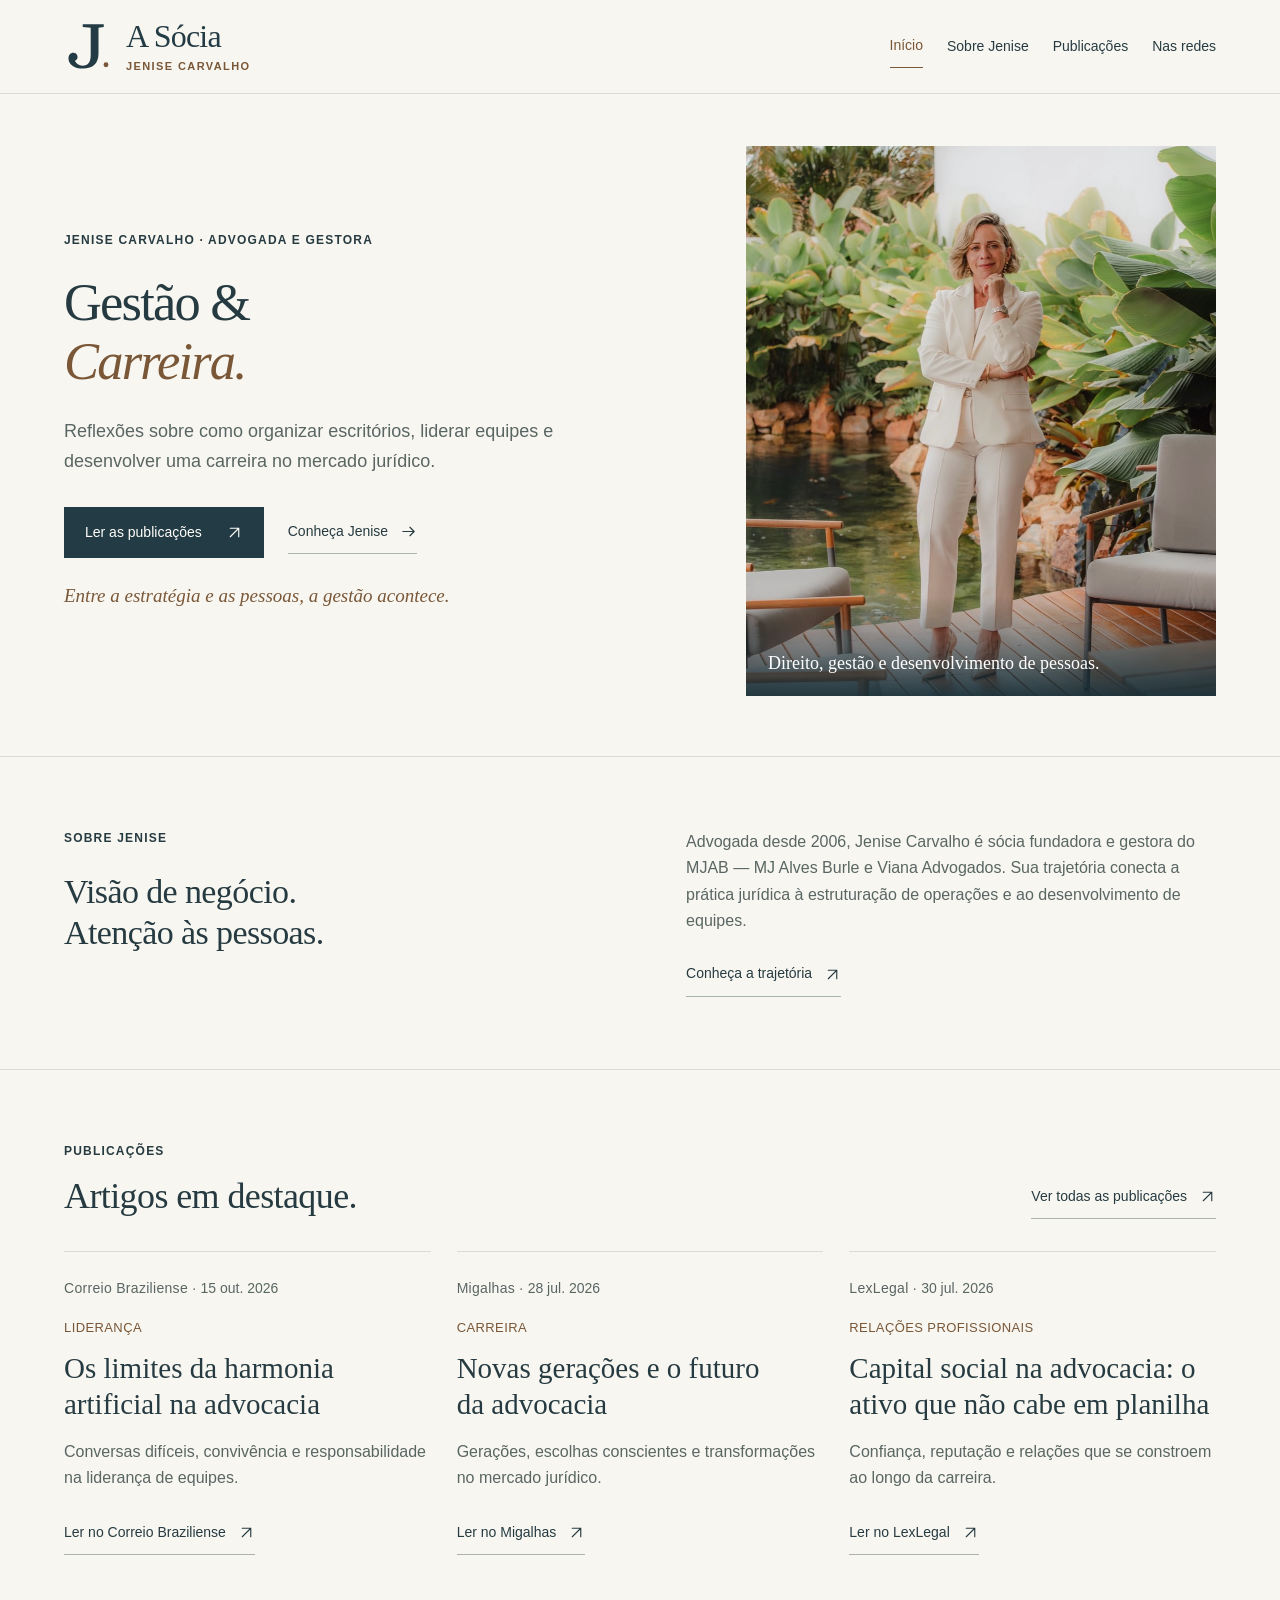
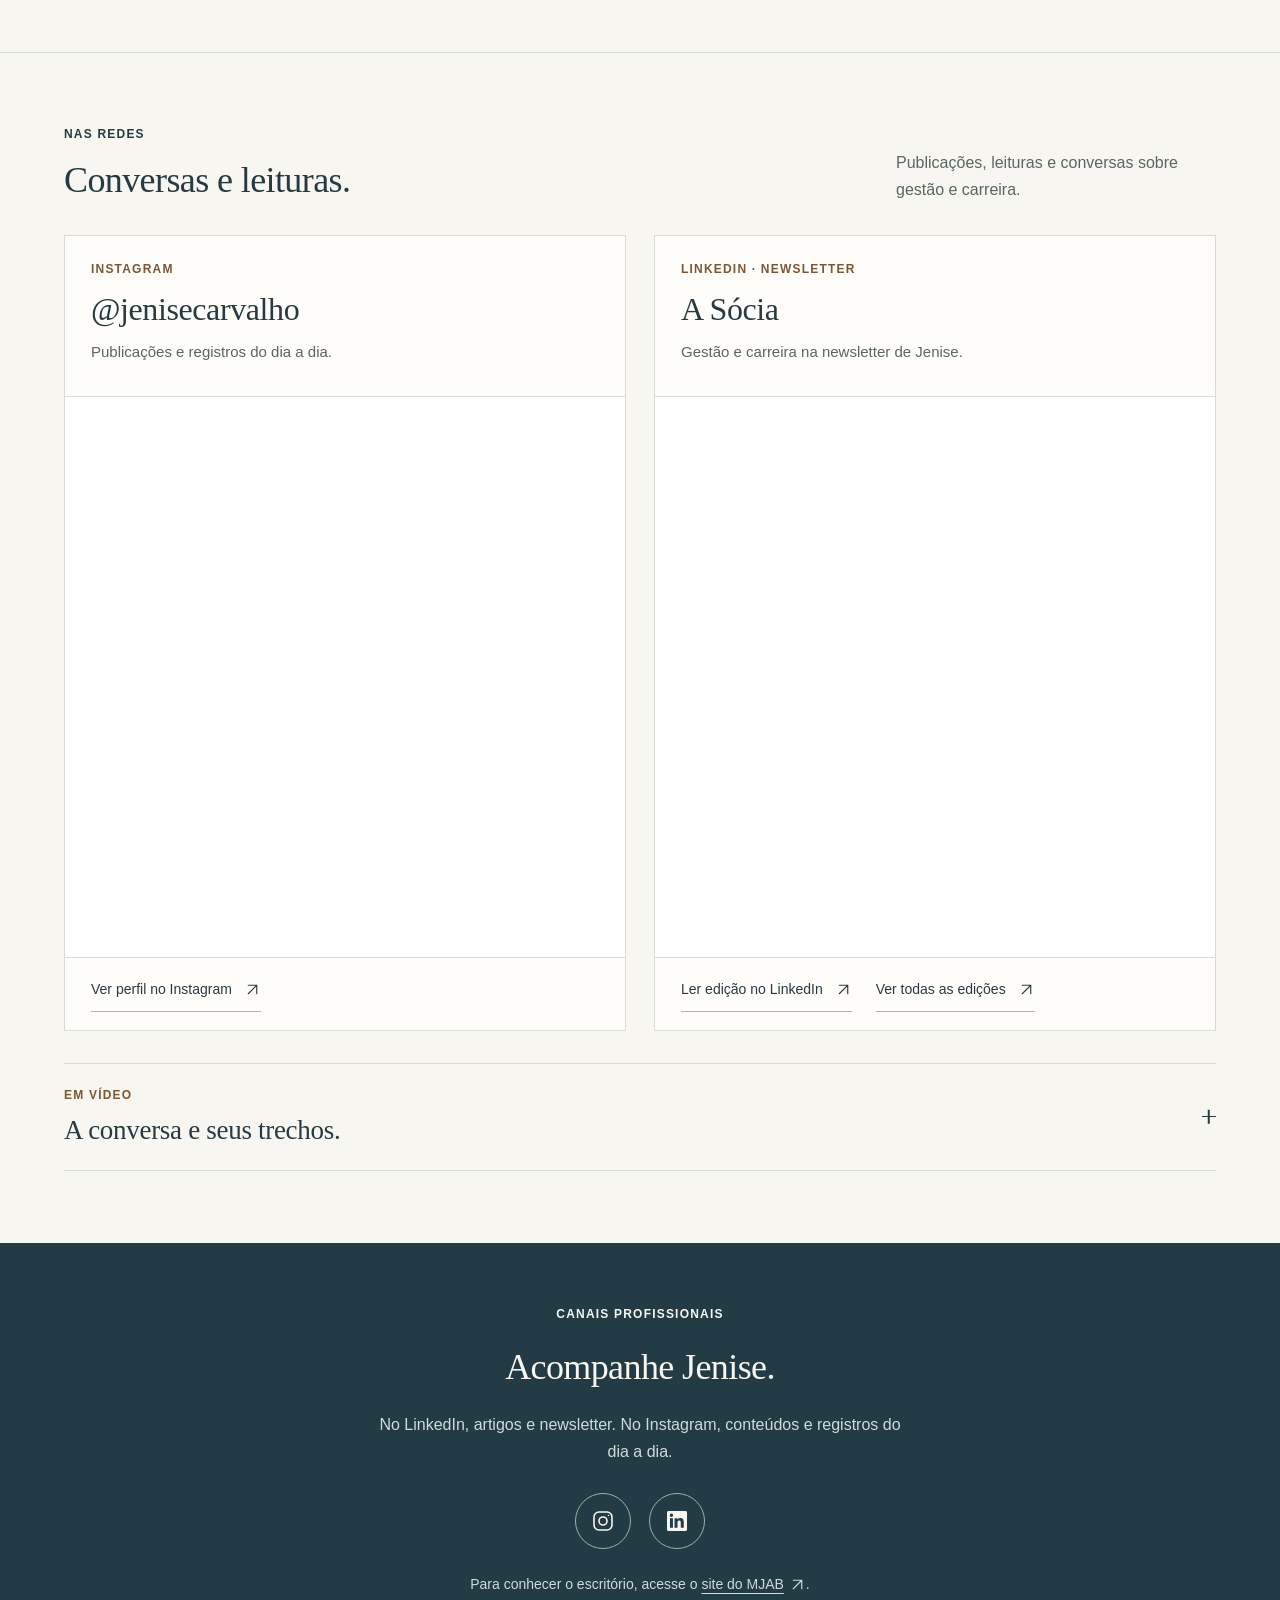
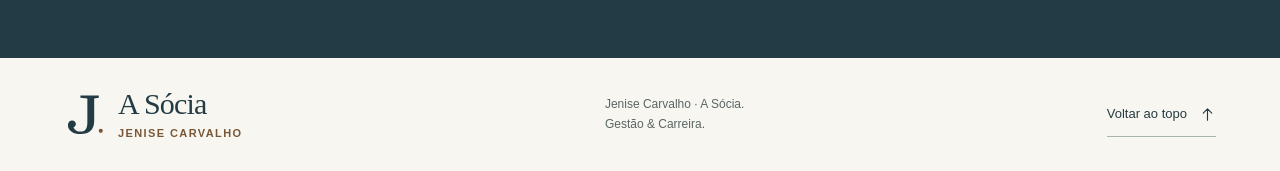
==== commit b19a348e: "Refina assinatura visual e atualiza endereços para matheusbdc" ====
--- a/index.html
+++ b/index.html
@@ -1,46 +1,46 @@
-<!doctype html>
-<html lang="pt-BR">
-<head>
-  <meta charset="utf-8">
-  <meta name="viewport" content="width=device-width, initial-scale=1">
-  <meta name="robots" content="index, follow">
-  <meta name="description" content="Gestão e carreira na advocacia. Conheça Jenise Carvalho e acompanhe seus artigos, a newsletter A Sócia e suas conversas sobre liderança.">
-  <link rel="canonical" href="https://soneka-ox.github.io/jenise-a-socia/">
-  <meta property="og:type" content="website">
-  <meta property="og:locale" content="pt_BR">
-  <meta property="og:site_name" content="Jenise Carvalho · A Sócia">
-  <meta property="og:title" content="Jenise Carvalho · A Sócia | Gestão &amp; Carreira">
-  <meta property="og:description" content="Gestão e carreira na advocacia. Conheça Jenise Carvalho e acompanhe seus artigos, a newsletter A Sócia e suas conversas sobre liderança.">
-  <meta property="og:url" content="https://soneka-ox.github.io/jenise-a-socia/">
-  <meta property="og:image" content="https://soneka-ox.github.io/jenise-a-socia/assets/jenise-a-socia-compartilhar-v2.jpg">
-  <meta property="og:image:secure_url" content="https://soneka-ox.github.io/jenise-a-socia/assets/jenise-a-socia-compartilhar-v2.jpg">
-  <meta property="og:image:type" content="image/jpeg">
-  <meta property="og:image:width" content="1200">
-  <meta property="og:image:height" content="630">
-  <meta property="og:image:alt" content="Jenise Carvalho · A Sócia. Gestão &amp; Carreira na advocacia.">
-  <meta name="twitter:card" content="summary_large_image">
-  <meta name="twitter:title" content="Jenise Carvalho · A Sócia | Gestão &amp; Carreira">
-  <meta name="twitter:description" content="Gestão e carreira na advocacia. Conheça Jenise Carvalho e acompanhe seus artigos, a newsletter A Sócia e suas conversas sobre liderança.">
-  <meta name="twitter:image" content="https://soneka-ox.github.io/jenise-a-socia/assets/jenise-a-socia-compartilhar-v2.jpg">
-  <meta name="twitter:image:alt" content="Jenise Carvalho · A Sócia. Gestão &amp; Carreira na advocacia.">
-  <meta name="theme-color" content="#233b44">
-  <title>Jenise Carvalho · A Sócia | Gestão &amp; Carreira</title>
-  <link rel="icon" href="assets/marca.svg" type="image/svg+xml">
-  <link rel="stylesheet" href="assets/site.css?v=20261026-16">
-  <script src="assets/site.js?v=20261026-16" defer></script>
-<noscript><style>@media(max-width:900px){.header #navigation{display:flex;position:static;flex-wrap:wrap;width:100%;padding:0;box-shadow:none;border:0;gap:4px 22px}.menu{display:none}}</style></noscript>
-</head>
-<body class="page-home"><a class="skip" href="#conteudo">Ir para o conteúdo</a><header class="header"><a class="brand" href="./" aria-label="Jenise Carvalho, início"><span class="monogram" aria-hidden="true">J<span>·</span></span><span>JENISE CARVALHO<small>A SÓCIA</small></span></a><button class="menu" aria-expanded="false" aria-controls="navigation">Menu <svg class="ui-icon" viewBox="0 0 24 24" fill="none" stroke="currentColor" stroke-width="1.6" aria-hidden="true"><path d="M4 6h16M4 12h16M4 18h16"/></svg></button><nav id="navigation" aria-label="Principal"><a href="./" aria-current="page">Início</a><a href="sobre/">Sobre Jenise</a><a href="publicacoes/">Publicações</a><a href="#conversas">Nas redes</a></nav></header><main id="conteudo" tabindex="-1"><section class="hero" id="inicio" aria-labelledby="hero-title">
-      <div class="hero-copy">
-        <p class="eyebrow">JENISE CARVALHO · ADVOGADA E GESTORA</p>
-        <h1 id="hero-title">Gestão &amp;<br><em>Carreira.</em></h1>
-        <p class="lead">Reflexões sobre como organizar escritórios, liderar equipes e desenvolver uma carreira no mercado jurídico.</p>
-        <div class="hero-actions"><a class="button" href="publicacoes/">Ler as publicações <svg class="ui-icon" viewBox="0 0 24 24" fill="none" stroke="currentColor" stroke-width="1.6" stroke-linecap="round" stroke-linejoin="round" aria-hidden="true" focusable="false"><path d="M6 18 18 6M6 6h12v12"/></svg></a><a class="text-link" href="sobre/">Conheça Jenise <svg class="ui-icon" viewBox="0 0 24 24" fill="none" stroke="currentColor" stroke-width="1.6" stroke-linecap="round" stroke-linejoin="round" aria-hidden="true" focusable="false"><path d="M4 12h16m-6-6 6 6-6 6"/></svg></a></div>
-        <p class="hero-note">Entre a estratégia e as pessoas, a gestão acontece.</p>
-      </div>
-      <figure class="hero-photo"><img src="assets/jenise-lideranca.jpg" width="919" height="1280" alt="Jenise Carvalho em pé, de terno branco, em um jardim" fetchpriority="high" decoding="async"><figcaption>Direito, gestão e desenvolvimento de pessoas.</figcaption></figure>
+<!doctype html>
+<html lang="pt-BR">
+<head>
+  <meta charset="utf-8">
+  <meta name="viewport" content="width=device-width, initial-scale=1">
+  <meta name="robots" content="index, follow">
+  <meta name="description" content="Gestão e carreira na advocacia. Conheça Jenise Carvalho e acompanhe seus artigos, a newsletter A Sócia e suas conversas sobre liderança.">
+  <link rel="canonical" href="https://matheusbdc.github.io/jenise-a-socia/">
+  <meta property="og:type" content="website">
+  <meta property="og:locale" content="pt_BR">
+  <meta property="og:site_name" content="Jenise Carvalho · A Sócia">
+  <meta property="og:title" content="Jenise Carvalho · A Sócia | Gestão &amp; Carreira">
+  <meta property="og:description" content="Gestão e carreira na advocacia. Conheça Jenise Carvalho e acompanhe seus artigos, a newsletter A Sócia e suas conversas sobre liderança.">
+  <meta property="og:url" content="https://matheusbdc.github.io/jenise-a-socia/">
+  <meta property="og:image" content="https://matheusbdc.github.io/jenise-a-socia/assets/jenise-a-socia-compartilhar-v2.jpg">
+  <meta property="og:image:secure_url" content="https://matheusbdc.github.io/jenise-a-socia/assets/jenise-a-socia-compartilhar-v2.jpg">
+  <meta property="og:image:type" content="image/jpeg">
+  <meta property="og:image:width" content="1200">
+  <meta property="og:image:height" content="630">
+  <meta property="og:image:alt" content="Jenise Carvalho · A Sócia. Gestão &amp; Carreira na advocacia.">
+  <meta name="twitter:card" content="summary_large_image">
+  <meta name="twitter:title" content="Jenise Carvalho · A Sócia | Gestão &amp; Carreira">
+  <meta name="twitter:description" content="Gestão e carreira na advocacia. Conheça Jenise Carvalho e acompanhe seus artigos, a newsletter A Sócia e suas conversas sobre liderança.">
+  <meta name="twitter:image" content="https://matheusbdc.github.io/jenise-a-socia/assets/jenise-a-socia-compartilhar-v2.jpg">
+  <meta name="twitter:image:alt" content="Jenise Carvalho · A Sócia. Gestão &amp; Carreira na advocacia.">
+  <meta name="theme-color" content="#233b44">
+  <title>Jenise Carvalho · A Sócia | Gestão &amp; Carreira</title>
+  <link rel="icon" href="assets/marca.svg?v=20261026-17" type="image/svg+xml">
+  <link rel="stylesheet" href="assets/site.css?v=20261026-17">
+  <script src="assets/site.js?v=20261026-16" defer></script>
+<noscript><style>@media(max-width:900px){.header #navigation{display:flex;position:static;flex-wrap:wrap;width:100%;padding:0;box-shadow:none;border:0;gap:4px 22px}.menu{display:none}}</style></noscript>
+</head>
+<body class="page-home"><a class="skip" href="#conteudo">Ir para o conteúdo</a><header class="header"><a class="brand" href="./" aria-label="Jenise Carvalho · A Sócia, início"><img class="brand-symbol" src="assets/marca-monograma.svg?v=20261026-17" width="48" height="54" alt="" aria-hidden="true"><span class="brand-wordmark"><span class="brand-title">A Sócia</span><span class="brand-author">JENISE CARVALHO</span></span></a><button class="menu" aria-expanded="false" aria-controls="navigation">Menu <svg class="ui-icon" viewBox="0 0 24 24" fill="none" stroke="currentColor" stroke-width="1.6" aria-hidden="true"><path d="M4 6h16M4 12h16M4 18h16"/></svg></button><nav id="navigation" aria-label="Principal"><a href="./" aria-current="page">Início</a><a href="sobre/">Sobre Jenise</a><a href="publicacoes/">Publicações</a><a href="#conversas">Nas redes</a></nav></header><main id="conteudo" tabindex="-1"><section class="hero" id="inicio" aria-labelledby="hero-title">
+      <div class="hero-copy">
+        <p class="eyebrow">JENISE CARVALHO · ADVOGADA E GESTORA</p>
+        <h1 id="hero-title">Gestão &amp;<br><em>Carreira.</em></h1>
+        <p class="lead">Reflexões sobre como organizar escritórios, liderar equipes e desenvolver uma carreira no mercado jurídico.</p>
+        <div class="hero-actions"><a class="button" href="publicacoes/">Ler as publicações <svg class="ui-icon" viewBox="0 0 24 24" fill="none" stroke="currentColor" stroke-width="1.6" stroke-linecap="round" stroke-linejoin="round" aria-hidden="true" focusable="false"><path d="M6 18 18 6M6 6h12v12"/></svg></a><a class="text-link" href="sobre/">Conheça Jenise <svg class="ui-icon" viewBox="0 0 24 24" fill="none" stroke="currentColor" stroke-width="1.6" stroke-linecap="round" stroke-linejoin="round" aria-hidden="true" focusable="false"><path d="M4 12h16m-6-6 6 6-6 6"/></svg></a></div>
+        <p class="hero-note">Entre a estratégia e as pessoas, a gestão acontece.</p>
+      </div>
+      <figure class="hero-photo"><img src="assets/jenise-lideranca.jpg" width="919" height="1280" alt="Jenise Carvalho em pé, de terno branco, em um jardim" fetchpriority="high" decoding="async"><figcaption>Direito, gestão e desenvolvimento de pessoas.</figcaption></figure>
     </section><section class="section home-intro" id="sobre" aria-labelledby="intro-title"><div><p class="eyebrow">SOBRE JENISE</p><h2 class="editorial-title" id="intro-title">Visão de negócio.<br>Atenção às pessoas.</h2></div><div><p>Advogada desde 2006, Jenise Carvalho é sócia fundadora e gestora do MJAB — MJ Alves Burle e Viana Advogados. Sua trajetória conecta a prática jurídica à estruturação de operações e ao desenvolvimento de equipes.</p><a class="text-link" href="sobre/">Conheça a trajetória <svg class="ui-icon" viewBox="0 0 24 24" fill="none" stroke="currentColor" stroke-width="1.6" stroke-linecap="round" stroke-linejoin="round" aria-hidden="true" focusable="false"><path d="M6 18 18 6M6 6h12v12"/></svg></a></div></section><section class="section home-publications" id="publicacoes" aria-labelledby="publications-title"><div class="section-heading"><div><p class="eyebrow">PUBLICAÇÕES</p><h2 class="editorial-title" id="publications-title">Artigos em destaque.</h2></div><a class="text-link" href="publicacoes/">Ver todas as publicações <svg class="ui-icon" viewBox="0 0 24 24" fill="none" stroke="currentColor" stroke-width="1.6" stroke-linecap="round" stroke-linejoin="round" aria-hidden="true" focusable="false"><path d="M6 18 18 6M6 6h12v12"/></svg></a></div><div class="highlights-grid"><article class="publication-card"><p class="article-meta">Correio Braziliense · <time datetime="2026-10-15">15 out. 2026</time></p><p class="card-theme">Liderança</p><h3><a href="https://www.correiobraziliense.com.br/direito-e-justica/2026/10/7519737-os-limites-da-harmonia-artificial-na-advocacia.html" target="_blank" rel="noopener noreferrer">Os limites da harmonia artificial na advocacia</a></h3><p>Conversas difíceis, convivência e responsabilidade na liderança de equipes.</p><a class="text-link" href="https://www.correiobraziliense.com.br/direito-e-justica/2026/10/7519737-os-limites-da-harmonia-artificial-na-advocacia.html" target="_blank" rel="noopener noreferrer">Ler no Correio Braziliense <svg class="ui-icon" viewBox="0 0 24 24" fill="none" stroke="currentColor" stroke-width="1.6" stroke-linecap="round" stroke-linejoin="round" aria-hidden="true" focusable="false"><path d="M6 18 18 6M6 6h12v12"/></svg></a></article><article class="publication-card"><p class="article-meta">Migalhas · <time datetime="2026-07-28">28 jul. 2026</time></p><p class="card-theme">Carreira</p><h3><a href="https://www.migalhas.com.br/depeso/461056/o-que-a-geracao-z-e-os-millennials-revelam-sobre-o-mercado-juridico" target="_blank" rel="noopener noreferrer">Novas gerações e o futuro da advocacia</a></h3><p>Gerações, escolhas conscientes e transformações no mercado jurídico.</p><a class="text-link" href="https://www.migalhas.com.br/depeso/461056/o-que-a-geracao-z-e-os-millennials-revelam-sobre-o-mercado-juridico" target="_blank" rel="noopener noreferrer">Ler no Migalhas <svg class="ui-icon" viewBox="0 0 24 24" fill="none" stroke="currentColor" stroke-width="1.6" stroke-linecap="round" stroke-linejoin="round" aria-hidden="true" focusable="false"><path d="M6 18 18 6M6 6h12v12"/></svg></a></article><article class="publication-card"><p class="article-meta">LexLegal · <time datetime="2026-07-30">30 jul. 2026</time></p><p class="card-theme">Relações profissionais</p><h3><a href="https://lexlegal.com.br/capital-social-na-advocacia-o-ativo-que-nao-cabe-em-planilha/" target="_blank" rel="noopener noreferrer">Capital social na advocacia: o ativo que não cabe em planilha</a></h3><p>Confiança, reputação e relações que se constroem ao longo da carreira.</p><a class="text-link" href="https://lexlegal.com.br/capital-social-na-advocacia-o-ativo-que-nao-cabe-em-planilha/" target="_blank" rel="noopener noreferrer">Ler no LexLegal <svg class="ui-icon" viewBox="0 0 24 24" fill="none" stroke="currentColor" stroke-width="1.6" stroke-linecap="round" stroke-linejoin="round" aria-hidden="true" focusable="false"><path d="M6 18 18 6M6 6h12v12"/></svg></a></article></div></section><section class="section conversations" id="conversas" aria-labelledby="conversations-title">
-  <div class="section-heading"><div><p class="eyebrow">NAS REDES</p><h2 class="editorial-title" id="conversations-title">Conversas e leituras.</h2></div><p>Publicações, leituras e conversas sobre gestão e carreira.</p></div>
+  <div class="section-heading"><div><p class="eyebrow">NAS REDES</p><h2 class="editorial-title" id="conversations-title">Conversas e leituras.</h2></div><p>Publicações, leituras e conversas sobre gestão e carreira.</p></div>
   <div class="network-previews">
     <div class="network-panel network-instagram" id="canal-instagram">
       <aside class="social-preview-card instagram-card" id="instagram" tabindex="-1" aria-labelledby="instagram-title">
@@ -59,18 +59,18 @@
   </div>
   <details class="disclosure network-video-disclosure" id="conversa">
     <summary><span><span class="eyebrow">EM VÍDEO</span><span class="video-disclosure-title">A conversa e seus trechos.</span></span><span class="disclosure-sign" aria-hidden="true"></span></summary>
-  <div class="network-panel network-video" id="canal-video">
-    <article class="video-card" id="conversa-video" tabindex="-1" aria-labelledby="video-title">
-          <div class="video-slot" id="video-player"><button type="button" class="video-launch branded-video" data-video-start="0" aria-label="Carregar vídeo do Casa Capta com Jenise Carvalho"><img class="video-cover" src="assets/capa-video-casa-capta-v1.jpg" width="1200" height="675" alt="" loading="lazy" decoding="async"><span class="video-kicker">CASA CAPTA · EPISÓDIO 01</span><span class="play-icon" aria-hidden="true"><svg class="ui-icon" viewBox="0 0 24 24" fill="none" stroke="currentColor" stroke-width="1.6" stroke-linecap="round" stroke-linejoin="round" aria-hidden="true" focusable="false"><path d="m9 5 11 7-11 7Z" fill="currentColor" stroke="none"/></svg></span><span class="video-prompt">Assistir à conversa</span><span class="video-duration">1 h 12 min · YouTube</span></button></div>
-          <div class="video-description"><p class="eyebrow">CAPTA COM VOCÊ · <time datetime="2026-10-05">5 OUT. 2026</time></p><h3 id="video-title">Quando as conexões movem o jogo: pessoas, decisões e negócios em rede</h3><p>Jenise Carvalho e Danielle Sarti participam de uma conversa sobre carreira, gestão e relações no trabalho.</p><a class="text-link" href="https://www.youtube.com/watch?v=cIO_klDjaLY" target="_blank" rel="noopener noreferrer">Abrir episódio no YouTube <svg class="ui-icon" viewBox="0 0 24 24" fill="none" stroke="currentColor" stroke-width="1.6" stroke-linecap="round" stroke-linejoin="round" aria-hidden="true" focusable="false"><path d="M6 18 18 6M6 6h12v12"/></svg></a></div>
-        </article>
-    <div class="episode-notes"><div class="episode-intro"><p class="eyebrow">NA FALA DE JENISE</p><h3>Trechos da conversa.</h3><p>Escolha um tema para assistir aqui.</p></div><details class="disclosure episode-details"><summary>Explorar os quatro trechos<span class="disclosure-sign" aria-hidden="true"></span></summary><div class="episode-moments">
-        <button type="button" data-video-start="275"><span class="moment-time">04:35</span><span><strong>Uma carreira que encontra a gestão</strong><span>O interesse pela gestão surgiu ainda no estágio e se fortaleceu na implantação da unidade do Rio de Janeiro.</span></span><svg class="ui-icon" viewBox="0 0 24 24" fill="none" stroke="currentColor" stroke-width="1.6" stroke-linecap="round" stroke-linejoin="round" aria-hidden="true" focusable="false"><path d="m9 5 11 7-11 7Z" fill="currentColor" stroke="none"/></svg></button>
-        <button type="button" data-video-start="1278"><span class="moment-time">21:18</span><span><strong>Tecnologia com pensamento próprio</strong><span>Usar IA exige estudo e repertório para sustentar uma conversa com o cliente e compreender o trabalho entregue.</span></span><svg class="ui-icon" viewBox="0 0 24 24" fill="none" stroke="currentColor" stroke-width="1.6" stroke-linecap="round" stroke-linejoin="round" aria-hidden="true" focusable="false"><path d="m9 5 11 7-11 7Z" fill="currentColor" stroke="none"/></svg></button>
-        <button type="button" data-video-start="1726"><span class="moment-time">28:46</span><span><strong>Amadurecer também é escolher o momento</strong><span>Na liderança, nem toda resposta precisa ser imediata. Aprender a escolher a hora de se posicionar faz parte do desenvolvimento.</span></span><svg class="ui-icon" viewBox="0 0 24 24" fill="none" stroke="currentColor" stroke-width="1.6" stroke-linecap="round" stroke-linejoin="round" aria-hidden="true" focusable="false"><path d="m9 5 11 7-11 7Z" fill="currentColor" stroke="none"/></svg></button>
-        <button type="button" data-video-start="3411"><span class="moment-time">56:51</span><span><strong>Conexão começa pelo interesse no outro</strong><span>A escuta e a atenção às pessoas ajudam a construir relações no cotidiano do trabalho.</span></span><svg class="ui-icon" viewBox="0 0 24 24" fill="none" stroke="currentColor" stroke-width="1.6" stroke-linecap="round" stroke-linejoin="round" aria-hidden="true" focusable="false"><path d="m9 5 11 7-11 7Z" fill="currentColor" stroke="none"/></svg></button>
-      </div></details></div>
+  <div class="network-panel network-video" id="canal-video">
+    <article class="video-card" id="conversa-video" tabindex="-1" aria-labelledby="video-title">
+          <div class="video-slot" id="video-player"><button type="button" class="video-launch branded-video" data-video-start="0" aria-label="Carregar vídeo do Casa Capta com Jenise Carvalho"><img class="video-cover" src="assets/capa-video-casa-capta-v1.jpg" width="1200" height="675" alt="" loading="lazy" decoding="async"><span class="video-kicker">CASA CAPTA · EPISÓDIO 01</span><span class="play-icon" aria-hidden="true"><svg class="ui-icon" viewBox="0 0 24 24" fill="none" stroke="currentColor" stroke-width="1.6" stroke-linecap="round" stroke-linejoin="round" aria-hidden="true" focusable="false"><path d="m9 5 11 7-11 7Z" fill="currentColor" stroke="none"/></svg></span><span class="video-prompt">Assistir à conversa</span><span class="video-duration">1 h 12 min · YouTube</span></button></div>
+          <div class="video-description"><p class="eyebrow">CAPTA COM VOCÊ · <time datetime="2026-10-05">5 OUT. 2026</time></p><h3 id="video-title">Quando as conexões movem o jogo: pessoas, decisões e negócios em rede</h3><p>Jenise Carvalho e Danielle Sarti participam de uma conversa sobre carreira, gestão e relações no trabalho.</p><a class="text-link" href="https://www.youtube.com/watch?v=cIO_klDjaLY" target="_blank" rel="noopener noreferrer">Abrir episódio no YouTube <svg class="ui-icon" viewBox="0 0 24 24" fill="none" stroke="currentColor" stroke-width="1.6" stroke-linecap="round" stroke-linejoin="round" aria-hidden="true" focusable="false"><path d="M6 18 18 6M6 6h12v12"/></svg></a></div>
+        </article>
+    <div class="episode-notes"><div class="episode-intro"><p class="eyebrow">NA FALA DE JENISE</p><h3>Trechos da conversa.</h3><p>Escolha um tema para assistir aqui.</p></div><details class="disclosure episode-details"><summary>Explorar os quatro trechos<span class="disclosure-sign" aria-hidden="true"></span></summary><div class="episode-moments">
+        <button type="button" data-video-start="275"><span class="moment-time">04:35</span><span><strong>Uma carreira que encontra a gestão</strong><span>O interesse pela gestão surgiu ainda no estágio e se fortaleceu na implantação da unidade do Rio de Janeiro.</span></span><svg class="ui-icon" viewBox="0 0 24 24" fill="none" stroke="currentColor" stroke-width="1.6" stroke-linecap="round" stroke-linejoin="round" aria-hidden="true" focusable="false"><path d="m9 5 11 7-11 7Z" fill="currentColor" stroke="none"/></svg></button>
+        <button type="button" data-video-start="1278"><span class="moment-time">21:18</span><span><strong>Tecnologia com pensamento próprio</strong><span>Usar IA exige estudo e repertório para sustentar uma conversa com o cliente e compreender o trabalho entregue.</span></span><svg class="ui-icon" viewBox="0 0 24 24" fill="none" stroke="currentColor" stroke-width="1.6" stroke-linecap="round" stroke-linejoin="round" aria-hidden="true" focusable="false"><path d="m9 5 11 7-11 7Z" fill="currentColor" stroke="none"/></svg></button>
+        <button type="button" data-video-start="1726"><span class="moment-time">28:46</span><span><strong>Amadurecer também é escolher o momento</strong><span>Na liderança, nem toda resposta precisa ser imediata. Aprender a escolher a hora de se posicionar faz parte do desenvolvimento.</span></span><svg class="ui-icon" viewBox="0 0 24 24" fill="none" stroke="currentColor" stroke-width="1.6" stroke-linecap="round" stroke-linejoin="round" aria-hidden="true" focusable="false"><path d="m9 5 11 7-11 7Z" fill="currentColor" stroke="none"/></svg></button>
+        <button type="button" data-video-start="3411"><span class="moment-time">56:51</span><span><strong>Conexão começa pelo interesse no outro</strong><span>A escuta e a atenção às pessoas ajudam a construir relações no cotidiano do trabalho.</span></span><svg class="ui-icon" viewBox="0 0 24 24" fill="none" stroke="currentColor" stroke-width="1.6" stroke-linecap="round" stroke-linejoin="round" aria-hidden="true" focusable="false"><path d="m9 5 11 7-11 7Z" fill="currentColor" stroke="none"/></svg></button>
+      </div></details></div>
   </div>
   </details>
-</section><section class="contact" id="contato" aria-labelledby="contact-title"><p class="eyebrow">CANAIS PROFISSIONAIS</p><h2 class="editorial-title" id="contact-title">Acompanhe Jenise.</h2><p>No LinkedIn, artigos e newsletter. No Instagram, conteúdos e registros do dia a dia.</p><div class="social-links social-icons"><a href="https://www.instagram.com/jenisecarvalho/" target="_blank" rel="noopener noreferrer" aria-label="Instagram de Jenise Carvalho" title="Instagram"><svg class="social-icon" viewBox="0 0 24 24" fill="none" stroke="currentColor" stroke-width="1.6" stroke-linecap="round" stroke-linejoin="round" aria-hidden="true" focusable="false"><rect x="3" y="3" width="18" height="18" rx="5"/><circle cx="12" cy="12" r="4"/><circle cx="17.5" cy="6.5" r=".8" fill="currentColor" stroke="none"/></svg></a><a href="https://www.linkedin.com/in/jenisecarvalho/" target="_blank" rel="noopener noreferrer" aria-label="LinkedIn de Jenise Carvalho" title="LinkedIn"><svg class="social-icon" viewBox="0 0 24 24" fill="currentColor" aria-hidden="true" focusable="false"><path d="M20.45 2H3.55C2.69 2 2 2.68 2 3.52v16.96c0 .84.69 1.52 1.55 1.52h16.9c.86 0 1.55-.68 1.55-1.52V3.52c0-.84-.69-1.52-1.55-1.52ZM7.93 18.75H4.98V9.2h2.95v9.55ZM6.45 7.89a1.71 1.71 0 1 1 0-3.42 1.71 1.71 0 0 1 0 3.42Zm12.3 10.86H15.8v-4.64c0-1.1-.02-2.52-1.54-2.52-1.54 0-1.77 1.2-1.77 2.44v4.72H9.54V9.2h2.83v1.3h.04c.39-.74 1.36-1.52 2.79-1.52 2.98 0 3.55 1.96 3.55 4.5v5.27Z"/></svg></a></div><p class="contact-context">Para conhecer o escritório, acesse o <a href="https://www.mjab.adv.br/" target="_blank" rel="noopener noreferrer">site do MJAB <svg class="ui-icon" viewBox="0 0 24 24" fill="none" stroke="currentColor" stroke-width="1.6" stroke-linecap="round" stroke-linejoin="round" aria-hidden="true" focusable="false"><path d="M6 18 18 6M6 6h12v12"/></svg></a>.</p></section></main><footer><a class="brand" href="./"><span class="monogram" aria-hidden="true">J<span>·</span></span><span>JENISE CARVALHO<small>A SÓCIA</small></span></a><p>Jenise Carvalho · A Sócia.<br>Gestão &amp; Carreira.</p><a class="text-link" href="#conteudo">Voltar ao topo <svg class="ui-icon" viewBox="0 0 24 24" fill="none" stroke="currentColor" stroke-width="1.6" stroke-linecap="round" stroke-linejoin="round" aria-hidden="true" focusable="false"><path d="M12 20V4m-6 6 6-6 6 6"/></svg></a></footer></body>
-</html>
+</section><section class="contact" id="contato" aria-labelledby="contact-title"><p class="eyebrow">CANAIS PROFISSIONAIS</p><h2 class="editorial-title" id="contact-title">Acompanhe Jenise.</h2><p>No LinkedIn, artigos e newsletter. No Instagram, conteúdos e registros do dia a dia.</p><div class="social-links social-icons"><a href="https://www.instagram.com/jenisecarvalho/" target="_blank" rel="noopener noreferrer" aria-label="Instagram de Jenise Carvalho" title="Instagram"><svg class="social-icon" viewBox="0 0 24 24" fill="none" stroke="currentColor" stroke-width="1.6" stroke-linecap="round" stroke-linejoin="round" aria-hidden="true" focusable="false"><rect x="3" y="3" width="18" height="18" rx="5"/><circle cx="12" cy="12" r="4"/><circle cx="17.5" cy="6.5" r=".8" fill="currentColor" stroke="none"/></svg></a><a href="https://www.linkedin.com/in/jenisecarvalho/" target="_blank" rel="noopener noreferrer" aria-label="LinkedIn de Jenise Carvalho" title="LinkedIn"><svg class="social-icon" viewBox="0 0 24 24" fill="currentColor" aria-hidden="true" focusable="false"><path d="M20.45 2H3.55C2.69 2 2 2.68 2 3.52v16.96c0 .84.69 1.52 1.55 1.52h16.9c.86 0 1.55-.68 1.55-1.52V3.52c0-.84-.69-1.52-1.55-1.52ZM7.93 18.75H4.98V9.2h2.95v9.55ZM6.45 7.89a1.71 1.71 0 1 1 0-3.42 1.71 1.71 0 0 1 0 3.42Zm12.3 10.86H15.8v-4.64c0-1.1-.02-2.52-1.54-2.52-1.54 0-1.77 1.2-1.77 2.44v4.72H9.54V9.2h2.83v1.3h.04c.39-.74 1.36-1.52 2.79-1.52 2.98 0 3.55 1.96 3.55 4.5v5.27Z"/></svg></a></div><p class="contact-context">Para conhecer o escritório, acesse o <a href="https://www.mjab.adv.br/" target="_blank" rel="noopener noreferrer">site do MJAB <svg class="ui-icon" viewBox="0 0 24 24" fill="none" stroke="currentColor" stroke-width="1.6" stroke-linecap="round" stroke-linejoin="round" aria-hidden="true" focusable="false"><path d="M6 18 18 6M6 6h12v12"/></svg></a>.</p></section></main><footer><a class="brand" href="./"><img class="brand-symbol" src="assets/marca-monograma.svg?v=20261026-17" width="48" height="54" alt="" aria-hidden="true"><span class="brand-wordmark"><span class="brand-title">A Sócia</span><span class="brand-author">JENISE CARVALHO</span></span></a><p>Jenise Carvalho · A Sócia.<br>Gestão &amp; Carreira.</p><a class="text-link" href="#conteudo">Voltar ao topo <svg class="ui-icon" viewBox="0 0 24 24" fill="none" stroke="currentColor" stroke-width="1.6" stroke-linecap="round" stroke-linejoin="round" aria-hidden="true" focusable="false"><path d="M12 20V4m-6 6 6-6 6 6"/></svg></a></footer></body>
+</html>
--- a/assets/site.css
+++ b/assets/site.css
@@ -1,405 +1,405 @@
-@charset "UTF-8";
-:root{--navy:#233b44;--deep:#182f38;--paper:#f8f6f1;--white:#fffdf9;--ink:#263b41;--muted:#596663;--bronze:#795737;--accent:#9a7350;--sand:#c8ac8b;--line:#d9dcd4;--serif:Georgia,'Times New Roman',serif}
-*{box-sizing:border-box}
-html{scroll-behavior:smooth;scroll-padding-top:120px}
-body{margin:0;background:var(--paper);color:var(--ink);font:16px/1.65 'Segoe UI',Arial,sans-serif}
-a{color:inherit;text-decoration:none}
-button{font:inherit;color:inherit}
-a,button{-webkit-tap-highlight-color:transparent}
-a:focus-visible,button:focus-visible{outline:3px solid var(--bronze);outline-offset:5px}
-h1,h2,h3,p{margin:0}
-h1,h2,h3{font-weight:400;text-wrap:pretty}
-em{color:var(--bronze);font-weight:400}
-.skip{position:fixed;left:20px;top:-90px;background:white;padding:12px 20px;z-index:20}
-.skip:focus{top:15px}
-.preview{background:var(--deep);color:#ede7db;text-align:center;padding:8px 20px;font-size:12px;letter-spacing:1px}
-.preview span{margin-left:18px;letter-spacing:0;color:#d1d9d7}
-.header{position:sticky;top:0;z-index:10;background:var(--paper);border-bottom:1px solid var(--line);padding:19px max(5%,calc((100% - 1280px)/2));display:flex;align-items:center;justify-content:space-between;gap:28px;flex-wrap:wrap}
-.brand{max-width:100%;min-width:0;display:flex;align-items:center;gap:16px;font-size:15px;letter-spacing:2px;line-height:1.3;flex-shrink:0}
-.brand small{display:block;font-size:12px;letter-spacing:1.5px;margin-top:7px}
-.monogram{font:47px/.8 var(--serif);letter-spacing:-5px;border-right:1px solid #bec4bb;padding-right:20px}
-.monogram span{color:var(--accent)}
-#navigation{display:flex;align-items:center;gap:24px;font-size:14px}
-#navigation a{display:inline-flex;align-items:center;min-height:44px;white-space:nowrap;padding:7px 0}
-#navigation a:hover,.text-link:hover{color:var(--bronze)}
-.nav-contact{border-bottom:1px solid var(--bronze)}
-.nav-contact span{margin-left:14px}
-.menu{display:none}
-.hero{max-width:1400px;margin:auto;display:grid;grid-template-columns:1.16fr 1fr;gap:6%;align-items:center;padding:52px 5% 60px}
-.hero-copy{padding:12px 0}
-.eyebrow{font-size:12px;letter-spacing:1.2px;font-weight:600;margin-bottom:22px}
-h1{font:clamp(42px,4.1vw,60px)/1.12 var(--serif);letter-spacing:-1.8px;margin-bottom:25px}
-.lead{color:var(--muted);font-size:18px;line-height:1.7;max-width:490px}
-.hero-actions{display:flex;align-items:center;flex-wrap:wrap;gap:24px;margin-top:30px}
-.button{display:inline-flex;align-items:center;justify-content:space-between;gap:24px;min-height:48px;padding:14px 21px;color:var(--white);background:var(--navy);font-size:14px;transition:background .2s}
-.button:hover{background:#375561}
-.text-link{display:inline-flex;align-items:center;gap:12px;min-height:44px;border-bottom:1px solid #aab4a7;padding:9px 0;font-size:14px}
-.hero-note{font:italic 19px/1.5 var(--serif);color:var(--bronze);margin-top:24px;max-width:420px}
-.editorial-cover{background:var(--navy);color:var(--paper);position:relative;overflow:hidden;padding:28px 32px;display:flex;flex-direction:column;justify-content:space-between;min-height:440px}
-.cover-top{display:flex;align-items:center;justify-content:space-between;gap:15px;font-size:12px;letter-spacing:.9px;color:#e0e6df;padding-bottom:20px;border-bottom:1px solid #bac5ba4d;z-index:1}
-.cover-top span:last-child{font-size:21px;line-height:1}
-.cover-title{overflow-wrap:anywhere;font:clamp(95px,10vw,138px)/.9 var(--serif);letter-spacing:-7px;margin:35px 0 42px;z-index:1}
-.cover-title em{color:#d4ba97}
-.cover-period{color:#d4ba97;font-size:.75em}
-.cover-bottom{display:flex;justify-content:space-between;gap:20px;align-items:flex-end;z-index:1}
-.cover-bottom p{font:21px/1.35 var(--serif);color:#f1ece2}
-.cover-bottom>span{font-size:12px;line-height:1.55;color:#d4dfda}
-.cover-outline{position:absolute;right:0;bottom:-75px;font:390px/1 var(--serif);color:#a8bcba0c;pointer-events:none}
-.section{max-width:1240px;margin:auto;padding:72px 5%}
-h2{font:clamp(32px,3vw,43px)/1.2 var(--serif);letter-spacing:-.8px}
-.section-heading{display:flex;justify-content:space-between;gap:55px;align-items:flex-end;margin-bottom:32px}
-.section-heading>p{font-size:16px;color:var(--muted);max-width:320px}
-.about{display:grid;grid-template-columns:.78fr 1.22fr;align-items:center;gap:8%;border-top:1px solid var(--line)}
-.portrait{background:#eae6dc;min-height:355px;position:relative;overflow:hidden;padding:26px;display:flex;flex-direction:column;justify-content:space-between;border:1px solid #d8d4c7}
-.portrait:after{content:'';position:absolute;inset:12px;border:1px solid #c0b49e80;pointer-events:none}
-.portrait-kicker{font-size:12px;letter-spacing:1px;color:#605648}
-.portrait-initial{font:145px/.9 var(--serif);letter-spacing:-22px;color:#b8a78c;margin:22px 0}
-.portrait-initial>span{font-style:italic;font-size:100px;color:#7b8b88}
-.portrait-caption{font:23px/1.4 var(--serif)}
-.portrait-label{margin-top:16px;font-size:12px;color:#605648}
-.about-copy h2{margin-bottom:23px}
-.about-copy>p:not(.eyebrow){color:var(--muted);font-size:16px;margin-bottom:16px;max-width:620px}
-.about-copy strong{font-weight:600;color:var(--ink)}
-.about-copy .text-link{margin-top:4px}
-.topics{border-top:1px solid var(--line);padding-top:60px}
-.services{display:grid;grid-template-columns:repeat(3,minmax(0,1fr));border-top:1px solid var(--line);border-bottom:1px solid var(--line)}
-.services article{padding:25px 25px 25px 0;display:flex;flex-direction:column;align-items:flex-start}
-.services article+article{padding-left:25px;border-left:1px solid var(--line)}
-.number{font:24px var(--serif);color:var(--bronze);margin-bottom:22px}
-.services h3{font:27px/1.25 var(--serif);margin-bottom:15px}
-.services p{color:var(--muted);font-size:16px;margin-bottom:20px}
-.services .text-link{font-size:13px;margin-top:auto;gap:9px}
-.publications{padding-top:12px}
-.publication-grid{display:grid;grid-template-columns:.84fr 1.16fr;gap:38px;align-items:start}
-.newsletter{background:#eaece5;padding:32px;min-width:0}
-.newsletter .eyebrow{display:block;font-size:12px;margin-bottom:26px}
-.newsletter h3{font:75px/.95 var(--serif);letter-spacing:-3px;margin:0 0 23px}
-.newsletter h3 span{color:var(--accent)}
-.newsletter p{color:var(--muted);font-size:16px}
-.newsletter .button{margin-top:25px;max-width:100%;font-size:13px;padding:14px 16px;gap:12px}
-.article-list{border-top:1px solid var(--line)}
-.article-link{display:grid;grid-template-columns:1fr 24px;align-items:center;gap:12px;padding:24px 0;border-bottom:1px solid var(--line);transition:background .2s}
-.article-link:hover{background:#eeeee6}
-.article-meta{grid-column:1;font-size:12px;letter-spacing:.4px;color:var(--bronze);line-height:1.6}
-.article-meta time{display:inline;color:var(--muted);font-size:12px;margin-left:12px;letter-spacing:0}
-.article-link h3{grid-column:1;grid-row:2;font:27px/1.3 var(--serif)}
-.article-arrow{grid-column:2;grid-row:2;font-size:23px;color:var(--bronze)}
-.article-cta{grid-column:1;font-size:13px;color:var(--muted)}
-.contact{background:var(--navy);color:var(--paper);text-align:center;padding:62px 7%}
-.contact h2{font-size:clamp(36px,4vw,52px)}
-.contact em{color:#d1b28c}
-.contact>p:not(.eyebrow){max-width:530px;margin:22px auto 0;color:#d0dcd7;font-size:16px}
-.social-links{display:flex;justify-content:center;gap:17px;margin-top:28px;flex-wrap:wrap}
-.social-links a{display:inline-flex;justify-content:space-between;align-items:center;gap:20px;border:1px solid #a3b2a7;padding:12px 20px;font-size:14px;min-width:155px;min-height:48px}
-.social-links a:hover{background:#ffffff10}
-.contact .contact-context{font-size:14px!important;margin-top:24px!important}
-.contact-context a{display:inline-flex;align-items:center;gap:5px;text-decoration:underline;text-underline-offset:4px}
-footer{max-width:1400px;padding:30px 5%;margin:auto;display:flex;align-items:center;justify-content:space-between;gap:28px}
-footer .brand{font-size:14px;letter-spacing:1px}
-footer .brand small{font-size:12px}
-footer .monogram{font-size:38px}
-footer p{font-size:12px;color:var(--muted);max-width:350px}
-footer .text-link{font-size:13px;white-space:nowrap}
-@media(max-width:1100px) and (min-width:901px){
-.header{gap:20px;padding-left:4%;padding-right:4%}.brand{font-size:14px;gap:12px;letter-spacing:1px}#navigation{gap:19px;font-size:13px}.cover-title{font-size:112px}.editorial-cover{padding:25px}.cover-bottom{align-items:flex-start;flex-direction:column;gap:12px}.cover-bottom>span br{display:none}.cover-bottom>span{font-size:12px}.newsletter{padding:26px}.services .text-link{flex-wrap:wrap}
-}
-@media(max-width:900px){
-.header{padding:17px 6%}.brand{font-size:14px;letter-spacing:1px}.menu{display:flex;align-items:center;gap:12px;min-height:44px;padding:9px 12px;background:none;border:1px solid #a0ada2;font-size:14px;cursor:pointer}
-#navigation{display:none;position:absolute;top:100%;left:0;right:0;background:var(--paper);padding:17px 6%;border-bottom:1px solid var(--line);box-shadow:0 10px 25px #1d34391a}#navigation.is-open{display:flex;flex-direction:column;align-items:stretch;gap:4px}#navigation a{padding:9px 0}
-.hero{gap:4%;padding-top:35px;padding-bottom:40px}h1{font-size:43px;letter-spacing:-1.2px}.lead{font-size:17px}.editorial-cover{padding:24px;min-height:420px}.cover-title{font-size:105px;margin:30px 0}.cover-bottom{flex-direction:column;align-items:flex-start;gap:12px}.cover-bottom>span br{display:none}.cover-bottom p{font-size:20px}.cover-top{font-size:12px;letter-spacing:0}
-.section{padding:58px 6%}.about{gap:6%}.portrait{min-height:340px;padding:24px}.portrait-initial{font-size:125px;letter-spacing:-20px}.portrait-initial>span{font-size:85px}.portrait-caption{font-size:22px}.section-heading{gap:30px}.section-heading>p{max-width:250px}.services h3{font-size:24px}.services article,.services article+article{padding:23px 18px}.services article:first-child{padding-left:0}.publication-grid{gap:25px;grid-template-columns:.9fr 1.1fr}.newsletter{padding:25px}.newsletter h3{font-size:64px}.newsletter .button{flex-wrap:wrap}.publications{padding-top:0}.article-link h3{font-size:25px}.article-meta time{display:block;margin:4px 0 0}footer{flex-wrap:wrap}
-}
-@media(max-width:650px){
-html{scroll-padding-top:105px}.preview{font-size:12px;letter-spacing:.5px}.preview span{display:none}.header{padding:16px 6%}.brand{font-size:13px;gap:11px;letter-spacing:.9px}.brand small{font-size:12px;letter-spacing:1px;margin-top:5px}.monogram{font-size:39px;padding-right:14px}
-.hero{grid-template-columns:1fr;padding:32px 7% 34px;gap:26px}.hero-copy{padding:0}h1{font-size:clamp(39px,10.5vw,58px);line-height:1.14;margin-bottom:22px;letter-spacing:-1.2px}.eyebrow{font-size:12px;letter-spacing:.7px;margin-bottom:18px}.lead{font-size:17px;max-width:100%}.hero-actions{gap:14px;margin-top:24px}.button{padding:13px 18px;font-size:14px;gap:18px}.text-link{font-size:14px;gap:12px}.hero-note{font-size:18px;margin-top:19px}
-.editorial-cover{min-height:245px;padding:23px}.cover-top{padding-bottom:14px}.cover-title{font-size:clamp(68px,21vw,103px);line-height:1;letter-spacing:-4px;margin:18px 0}.cover-title br{display:none}.cover-title em{margin-left:10px}.cover-bottom{flex-direction:row;align-items:flex-end;gap:16px}.cover-bottom p{font-size:18px}.cover-bottom>span{font-size:12px}.cover-bottom>span br{display:block}.cover-outline{font-size:270px;bottom:-65px}
-.section{padding:46px 7%}h2{font-size:34px;line-height:1.2;letter-spacing:-.7px}.about{grid-template-columns:1fr;gap:27px}.portrait{min-height:260px;max-width:100%;padding:25px}.portrait-initial{font-size:112px;letter-spacing:-18px;margin:16px 0}.portrait-initial>span{font-size:76px}.portrait-label{margin-top:13px}.portrait-caption{font-size:23px}.about-copy>p:not(.eyebrow){font-size:16px}.about-copy h2{margin-bottom:20px}
-.topics{padding-top:44px}.section-heading{display:block;margin-bottom:26px}.section-heading>p{max-width:100%;margin-top:18px;font-size:16px}.services{grid-template-columns:1fr}.services article,.services article+article,.services article:first-child{padding:24px 0;border-left:0}.services article+article{border-top:1px solid var(--line)}.number{font-size:22px;margin-bottom:14px}.services h3{font-size:27px;margin-bottom:12px}.services p{font-size:16px;margin-bottom:12px}.services .text-link{font-size:14px;gap:10px}
-.publications{padding-top:0}.publication-grid{grid-template-columns:1fr;gap:26px}.newsletter{padding:26px}.newsletter h3{font-size:69px;margin-bottom:19px}.newsletter .button{flex-wrap:nowrap;font-size:13px;gap:10px}.newsletter p{font-size:16px}.newsletter .eyebrow{font-size:12px}.article-link{padding:22px 0}.article-meta{font-size:12px}.article-meta time{display:inline;margin-left:10px;font-size:12px}.article-link h3{font-size:26px}.article-cta{font-size:13px}.contact{padding:48px 7%}.contact h2{font-size:37px}.contact>p:not(.eyebrow){font-size:16px}.social-links{gap:12px}.social-links a{min-width:140px;padding:12px 16px;font-size:14px}footer{display:grid;padding:28px 7%;gap:22px}footer p{font-size:12px}
-}
-@media(max-width:360px){
-.brand{font-size:12px;gap:9px;letter-spacing:.5px}.brand small{font-size:12px}.monogram{font-size:35px;padding-right:12px}.menu{padding:8px 10px;gap:8px;font-size:13px}h1{font-size:37px}.hero-actions{align-items:flex-start;flex-direction:column;gap:8px}.cover-title{font-size:66px}.cover-bottom{flex-direction:column;align-items:flex-start;gap:9px}.cover-bottom>span br{display:none}.cover-bottom>span{font-size:12px}.newsletter{padding:22px}.newsletter .button{font-size:13px;flex-wrap:wrap}.social-links{flex-direction:column;align-items:stretch}
-}
-@media(prefers-reduced-motion:reduce){html{scroll-behavior:auto}*{transition:none!important}}
-
-.brand>span:last-child{min-width:0;overflow-wrap:anywhere}
-@media(max-width:650px){.header{gap:12px}.brand{flex-shrink:1}}
-
-/* Fotografias originais: os enquadramentos são feitos somente na apresentação. */
-figure{margin:0}
-.hero-photo{position:relative;max-width:470px;width:100%;justify-self:end;background:#e7e2d8}
-.hero-photo img{display:block;width:100%;height:550px;object-fit:cover;object-position:50% 30%}
-.hero-photo figcaption{position:absolute;bottom:0;left:0;right:0;padding:20px 22px;background:linear-gradient(transparent,#182f38ed);color:white;font:18px/1.4 var(--serif);padding-top:55px}
-.about-photo img{display:block;width:100%;height:490px;object-fit:cover;object-position:53% 30%}
-.about-photo figcaption{font:italic 16px/1.5 var(--serif);padding-top:13px;color:var(--muted)}
-.career{border-top:1px solid var(--line)}
-.career-grid{display:grid;grid-template-columns:1.2fr .8fr;gap:54px;align-items:start}
-.timeline{list-style:none;margin:0;padding:0}
-.timeline li{display:grid;grid-template-columns:95px 1fr;gap:18px;border-top:1px solid var(--line);padding:22px 0}
-.year{color:var(--bronze);font-size:14px;font-weight:600;padding-top:4px}
-.timeline h3{font:25px/1.3 var(--serif);margin-bottom:10px}
-.timeline p,.education-note,.people-feature p:not(.eyebrow){color:var(--muted);font-size:16px}
-.education{background:#eaece5;padding:30px}
-.education h3{font:29px/1.25 var(--serif)}
-.degrees{list-style:none;padding:0;margin:18px 0 22px}
-.degrees li{padding:15px 0;border-bottom:1px solid #ced3c9}
-.degrees strong{font-size:15px;font-weight:600;display:block}
-.degrees span{display:block;font-size:14px;color:var(--muted);margin-top:3px}
-.education-note{font-size:14px;line-height:1.7}
-.people-feature{display:grid;grid-template-columns:.8fr 1.2fr;gap:7%;align-items:center;margin-top:65px;background:#efeee7}
-.people-feature img{display:block;width:100%;height:460px;object-fit:cover;object-position:50% 45%}
-.people-feature>div{padding:30px 30px 30px 0}
-.people-feature h3{font:35px/1.2 var(--serif);margin-bottom:20px}
-.people-feature p+p{margin-top:16px}
-.newsletter-author{display:flex;align-items:center;gap:14px;margin-bottom:27px;font-size:12px;letter-spacing:.5px;font-weight:600}
-.newsletter-author small{display:block;font-size:12px;letter-spacing:0;font-weight:400;margin-top:5px}
-.author-photo{display:block;width:72px;height:72px;border-radius:50%;overflow:hidden;flex-shrink:0}
-.author-photo img{display:block;width:100%;height:100%;object-fit:cover;transform:scale(1.07)}
-@media(min-width:901px) and (max-width:1100px){#navigation{gap:15px;font-size:12px}.header{gap:15px}.brand{font-size:13px}.hero-photo img{height:510px}.career-grid{gap:30px}}
-@media(max-width:900px){.hero-photo img{height:500px}.about-photo img{height:450px}.career-grid{gap:28px;grid-template-columns:1.1fr .9fr}.timeline li{grid-template-columns:1fr;gap:6px}.education{padding:23px}.people-feature{gap:5%}.people-feature img{height:520px}.people-feature h3{font-size:31px}.people-feature>div{padding-right:22px}}
-@media(max-width:650px){.hero-photo{max-width:none;justify-self:stretch}.hero-photo img{height:auto;aspect-ratio:4/4.3;object-position:50% 25%}.hero-photo figcaption{font-size:16px}.about-photo{max-width:420px;width:100%;justify-self:center}.about-photo img{height:auto;aspect-ratio:4/4.7;object-position:53% 25%}.career-grid{grid-template-columns:1fr;gap:30px}.timeline li{grid-template-columns:1fr;gap:5px;padding:20px 0}.education{padding:26px}.people-feature{grid-template-columns:1fr;gap:0;margin-top:35px}.people-feature img{height:auto;aspect-ratio:4/4.6;object-position:50% 38%}.people-feature>div{padding:27px}.people-feature h3{font-size:32px}.newsletter-author{gap:12px}.author-photo{width:62px;height:62px}}
-
-.content-jumps{margin:-12px 0 25px}
-.conversations{border-top:1px solid var(--line)}
-.media-grid{display:grid;grid-template-columns:minmax(0,1.65fr) minmax(0,1fr);gap:30px;align-items:start}
-.video-card{border:1px solid var(--line);min-width:0;background:var(--white)}
-.video-slot{aspect-ratio:16/9;background:var(--deep)}
-.video-slot iframe{width:100%;height:100%;display:block;border:0}
-.video-launch{display:flex;width:100%;height:100%;min-height:0;border:0;background:radial-gradient(ellipse at top right,#44636d,var(--deep) 75%);color:var(--paper);align-items:center;justify-content:center;flex-direction:column;padding:20px;cursor:pointer}
-.video-kicker{font-size:12px;letter-spacing:1.4px}
-.play-icon{width:64px;height:64px;border:1px solid #d1b28c;border-radius:50%;display:grid;place-items:center;font-size:23px;padding-left:5px;margin:23px 0 14px;color:#e4c7a4}
-.video-launch:hover .play-icon{background:#ffffff18}
-.video-prompt{font:26px/1.25 var(--serif)}
-.video-duration{font-size:13px;color:#d0dcd7;margin-top:8px}
-.video-description{padding:27px}
-.video-description .eyebrow{margin-bottom:14px}
-.video-description h3{font:29px/1.25 var(--serif);margin-bottom:16px}
-.video-description p:not(.eyebrow){color:var(--muted);font-size:16px;margin-bottom:14px}
-.instagram-card{border:1px solid var(--line);padding:23px;background:var(--white);min-width:0}
-.instagram-heading .eyebrow{margin-bottom:10px}
-.instagram-heading h3{font:27px/1.3 var(--serif);overflow-wrap:anywhere;margin-bottom:12px}
-.instagram-heading p:not(.eyebrow){color:var(--muted);font-size:15px;margin-bottom:20px}
-.instagram-slot{background:white}
-.instagram-slot iframe{display:block;width:100%;height:440px;border:0;background:white}
-@media(max-width:650px){.instagram-slot iframe{height:390px}}
-.instagram-card>.text-link{margin-top:12px}
-.media-note{font-size:13px;color:var(--muted);margin-top:20px;max-width:720px}
-.episode-notes{display:grid;grid-template-columns:.8fr 1.2fr;gap:45px;margin-top:45px;padding-top:35px;border-top:1px solid var(--line)}
-.episode-intro h3{font:32px/1.25 var(--serif);margin-bottom:18px}
-.episode-intro>p:last-child{color:var(--muted);font-size:15px;max-width:300px}
-.episode-moments button{width:100%;display:grid;grid-template-columns:52px 1fr 15px;align-items:start;gap:14px;background:none;color:var(--ink);text-align:left;border:0;border-bottom:1px solid var(--line);padding:19px 0;cursor:pointer}
-.episode-moments button:first-child{padding-top:0}
-.episode-moments button:hover strong{color:var(--bronze)}
-.moment-time{font-size:13px;color:var(--bronze);padding-top:2px;font-weight:600}
-.episode-moments strong{font-size:16px;font-weight:600;display:block;line-height:1.4}
-.episode-moments button>span>span{font-size:15px;line-height:1.6;display:block;color:var(--muted);margin-top:8px}
-@media(max-width:1000px){.media-grid{grid-template-columns:1fr 1fr;gap:22px}.video-description{padding:23px}.play-icon{margin:16px 0 10px;width:52px;height:52px}.video-prompt{font-size:23px}.instagram-card{padding:20px}.instagram-placeholder{padding:20px}.episode-notes{gap:30px}}
-@media(max-width:650px){.media-grid,.episode-notes{grid-template-columns:1fr}.media-grid{gap:26px}.video-description{padding:23px}.video-description h3{font-size:27px}.video-launch{padding:16px}.video-kicker{font-size:12px;letter-spacing:.9px}.play-icon{margin:12px 0 9px;width:45px;height:45px;font-size:18px}.video-prompt{font-size:22px}.video-duration{font-size:12px;margin-top:5px}.instagram-card{padding:23px}.episode-notes{margin-top:32px;padding-top:27px;gap:25px}.episode-moments button{grid-template-columns:44px 1fr 13px;gap:10px}.episode-intro>p:last-child{max-width:none}}
-
-/* Ícones vetoriais, sem glifos dependentes da fonte do sistema. */
-.ui-icon{display:inline-block;width:17px;height:17px;flex-shrink:0;vertical-align:middle}
-.menu .ui-icon{width:19px;height:19px}
-.article-arrow .ui-icon{width:22px;height:22px}
-.play-icon{padding-left:3px}
-.play-icon .ui-icon{width:26px;height:26px}
-.episode-moments button>.ui-icon{width:15px;height:15px;margin-top:4px}
-.social-links.social-icons{flex-direction:row;align-items:center;gap:18px}
-.social-links.social-icons a{justify-content:center;width:56px;height:56px;min-width:56px;padding:0;border-radius:50%;gap:0}
-.social-icon{display:block;width:24px;height:24px}
-.hero-photo img{object-position:50% 100%}
-
-.nav-contact>.ui-icon{margin-left:12px}
-.contact a:focus-visible{outline-color:var(--sand)}
-
-/* Leitura progressiva: o conteúdo complementar permanece acessível. */
-.disclosure{border-top:1px solid var(--line);border-bottom:1px solid var(--line);margin-top:15px}
-.disclosure summary{display:flex;align-items:center;justify-content:space-between;gap:18px;padding:16px 0;min-height:52px;font-size:14px;font-weight:600;cursor:pointer;list-style:none}
-.disclosure summary::-webkit-details-marker{display:none}
-.disclosure summary:focus-visible{outline:3px solid var(--bronze);outline-offset:4px}
-.disclosure-sign{width:14px;height:14px;position:relative;flex-shrink:0}
-.disclosure-sign:before,.disclosure-sign:after{content:'';position:absolute;background:currentColor;top:6px;left:0;width:14px;height:1.5px}
-.disclosure-sign:after{transform:rotate(90deg)}
-.disclosure[open]>summary .disclosure-sign:after{transform:none}
-.disclosure[open]>summary{margin-bottom:9px}
-.education-details .degrees{margin-top:0}
-.education-details{border-color:#ced3c9}
-.education-details .education-note{padding-bottom:15px}
-.people-feature img{height:350px}
-.people-feature .contributions p{margin:0 0 15px}
-.episode-notes{grid-template-columns:.85fr 1.15fr;margin-top:28px;padding-top:28px}
-.episode-details{margin-top:0;align-self:start}
-.episode-details .episode-moments{padding:12px 0 6px}
-.video-slot{aspect-ratio:16/9}
-.branded-video{position:relative;overflow:hidden;background:var(--deep);padding:0}
-.video-cover{position:absolute;inset:0;display:block;width:100%;height:100%;object-fit:cover}
-.branded-video .video-kicker,.branded-video .video-duration{position:absolute;width:1px;height:1px;padding:0;margin:-1px;overflow:hidden;clip-path:inset(50%);white-space:nowrap}
-.branded-video .play-icon{position:absolute;right:28px;bottom:35px;margin:0;background:var(--navy);width:54px;height:54px;color:var(--paper);border-color:var(--sand)}
-.branded-video .video-prompt{position:absolute;right:96px;bottom:50px;color:var(--paper);font:15px 'Segoe UI',Arial,sans-serif}
-@media(max-width:900px){.people-feature img{height:390px}}
-@media(max-width:650px){.about{gap:22px}.about-photo img{aspect-ratio:4/4}.career-grid{gap:22px}.people-feature{margin-top:28px}.people-feature img{height:280px;aspect-ratio:auto;object-position:50% 28%}.people-feature>div{padding:24px}.episode-notes{grid-template-columns:1fr;gap:18px}.episode-intro h3{font-size:29px}.branded-video .play-icon{width:40px;height:40px;right:16px;bottom:17px}.branded-video .video-prompt{right:66px;bottom:28px;font-size:12px}}
-
-.branded-video .play-icon{width:42px;height:42px;right:20px;bottom:8px}
-.branded-video .video-prompt{right:74px;bottom:20px;font-size:13px}
-.branded-video:hover .play-icon{background:#375561}
-@media(max-width:650px){.branded-video .play-icon{width:32px;height:32px;right:12px;bottom:3px}.branded-video .play-icon .ui-icon{width:20px;height:20px}.branded-video .video-prompt{right:54px;bottom:10px;font-size:12px}}
-
-/* A mesma identidade editorial, com espaço próprio para cada tipo de leitura. */
-#navigation a[aria-current="page"]{border-bottom:1px solid var(--bronze);color:var(--bronze)}
-.home-intro{display:grid;grid-template-columns:1fr 1fr;gap:8%;border-top:1px solid var(--line);border-bottom:1px solid var(--line)}
-.home-intro p:not(.eyebrow),.newsletter-section>div>p:not(.eyebrow){color:var(--muted);margin-bottom:18px;max-width:620px}
-.highlights-grid{display:grid;grid-template-columns:repeat(3,minmax(0,1fr));gap:26px}
-.publication-card{min-width:0;border-top:1px solid var(--line);padding:25px 0;display:flex;flex-direction:column;align-items:flex-start;scroll-margin-top:125px}
-.publication-card .article-meta{font-size:12px;letter-spacing:.3px;line-height:1.7;color:var(--muted);margin-bottom:17px}
-.publication-card .article-meta time{margin:0;font-size:12px}
-.card-theme{font-size:12px;letter-spacing:.7px;text-transform:uppercase;color:var(--bronze);margin-bottom:12px}
-.publication-card h3{font:29px/1.25 var(--serif);margin-bottom:16px;overflow-wrap:break-word}
-.publication-card h3 a:hover{color:var(--bronze)}
-.publication-card>p:not(.article-meta):not(.card-theme){font-size:16px;color:var(--muted);margin-bottom:20px}
-.publication-card>.text-link{margin-top:auto;padding-top:8px}
-.newsletter-section{display:grid;grid-template-columns:1fr 1fr;align-items:center;gap:8%;background:#efeee7}
-.newsletter-section h2{margin-bottom:22px}
-.newsletter-section .newsletter{min-width:0}
-.page-intro{padding-top:65px;padding-bottom:35px;max-width:1400px;margin:auto}
-.page-intro h1{font:clamp(42px,4.6vw,66px)/1.15 var(--serif);letter-spacing:-1.5px;margin-bottom:26px;max-width:1050px}
-.page-intro .lead{max-width:750px}
-.section-nav{display:flex;position:static;flex-wrap:wrap;gap:12px 28px;border-top:1px solid var(--line);border-bottom:1px solid var(--line);margin-top:34px;padding:12px 0;box-shadow:none;background:transparent}
-.section-nav a{white-space:normal}
-.catalog-section{padding-top:34px}
-.catalog-grid{display:grid;grid-template-columns:repeat(2,minmax(0,1fr));column-gap:7%}
-.catalog-grid .publication-card{padding:28px 0 34px}
-.catalog-grid .publication-card h3{max-width:580px;font-size:32px}
-.author-profiles{border-top:1px solid var(--line);margin-top:18px;padding:28px 0 0}
-.author-profiles>p:not(.eyebrow){color:var(--muted);margin-bottom:14px}
-.author-profiles>div{display:flex;flex-wrap:wrap;gap:12px 30px}
-.participation-section{border-top:1px solid var(--line)}
-.press-mentions ul{list-style:none;padding:0;margin:0 0 20px}
-.press-mentions li{padding:12px 0}
-.press-mentions .text-link{white-space:normal}
-.page-sobre .about h1{font:clamp(38px,4vw,58px)/1.15 var(--serif);letter-spacing:-1px;margin-bottom:26px}
-.page-sobre .about{padding-top:60px}
-.page-sobre .about-photo img{height:530px}
-.page-sobre .career .education{position:static}
-.contributions-section{border-top:1px solid var(--line);padding-top:20px}
-.contributions-section .people-feature{margin-top:35px}
-.contributions-section .people-feature img{height:540px}
-.contributions-section .people-feature h2{font-size:40px;margin-bottom:24px}
-.contribution-grid{display:grid;grid-template-columns:1fr 1fr;gap:7%;margin-top:45px}
-.contribution-grid h3{font:30px/1.25 var(--serif);margin-bottom:18px}
-.contribution-grid p:not(.eyebrow){color:var(--muted);margin-bottom:16px}
-.themes-overview{padding-top:20px}
-.themes-overview .services article{padding-top:0}
-@media(max-width:1000px){.highlights-grid{gap:20px}.publication-card h3{font-size:26px}.newsletter-section{gap:30px}.contributions-section .people-feature h2{font-size:34px}.contributions-section .people-feature img{height:620px}}
-@media(max-width:650px){
-  .home-intro,.highlights-grid,.newsletter-section,.catalog-grid,.contribution-grid{grid-template-columns:1fr;gap:24px}
-  .home-intro h2{margin-bottom:5px}.home-intro p:not(.eyebrow){font-size:16px}
-  .highlights-grid{gap:0}.publication-card{padding:24px 0}.publication-card h3,.catalog-grid .publication-card h3{font-size:28px}
-  .publication-card .article-meta{margin-bottom:12px}.publication-card>p:not(.article-meta):not(.card-theme){margin-bottom:15px}
-  .newsletter-section{gap:20px}.newsletter-section h2{margin-bottom:18px}
-  .page-intro{padding-top:34px;padding-bottom:20px}.page-intro h1{font-size:40px;letter-spacing:-.8px;line-height:1.16}
-  .section-nav{gap:4px 22px;font-size:14px;margin-top:25px}
-  .catalog-section{padding-top:28px}.catalog-grid{gap:0}.catalog-grid .publication-card{padding:25px 0 30px}
-  .page-sobre .about{padding-top:32px}.page-sobre .about h1{font-size:38px;line-height:1.16}
-  .page-sobre .about-copy{order:-1}
-  .page-sobre .about-photo img{height:auto;aspect-ratio:4/4.4}.page-sobre .career .education{position:static}
-  .contributions-section{padding-top:15px}.contributions-section .people-feature{margin-top:20px}.contributions-section .people-feature img{height:340px;object-position:50% 25%}
-  .contributions-section .people-feature h2{font-size:32px}.contribution-grid{gap:25px;margin-top:30px}
-  .contribution-grid article+article{border-top:1px solid var(--line);padding-top:27px}.contribution-grid h3{font-size:28px}
-  .themes-overview .services article+article{padding-top:24px}.press-mentions .text-link{font-size:14px}
-}
-
-/* Atalhos e filtros acompanham a leitura, sem depender do menu do cabeçalho. */
-[hidden]{display:none!important}
-.section-nav a{display:inline-flex;align-items:center;min-height:44px;padding:7px 0;font-size:14px}
-.section-nav a:hover{color:var(--bronze)}
-.about-jumps{margin:22px 0 10px;gap:8px 23px}
-.catalog-tools{margin:0 0 22px}
-.topic-filters{display:flex;flex-wrap:wrap;gap:10px}
-.topic-filters button{border:1px solid #aab4a7;background:transparent;color:var(--ink);padding:10px 17px;min-height:44px;cursor:pointer;font-size:14px;line-height:1.5}
-.topic-filters button:hover{background:#eaece5;border-color:var(--bronze)}
-.topic-filters button[aria-pressed="true"]{background:var(--navy);border-color:var(--navy);color:var(--paper)}
-.catalog-count{font-size:13px;color:var(--muted);margin-top:16px}
-.page-publicacoes .page-intro{padding-bottom:16px}
-.page-publicacoes .catalog-section .section-heading{margin-bottom:25px}
-.publication-card h3 a{text-decoration-thickness:1px;text-underline-offset:5px}
-.publication-card h3 a:hover{text-decoration-line:underline}
-@media(max-width:650px){
- .page-publicacoes .page-intro h1{font-size:38px}
- .page-publicacoes .catalog-section{padding-top:23px}
- .page-publicacoes .catalog-section .section-heading h2{font-size:30px}
- .page-publicacoes .catalog-section .section-heading>p{margin-top:12px}
- .topic-filters{gap:8px}
- .topic-filters button{padding:9px 12px;font-size:13px}
- .about-jumps{gap:2px 20px;margin-top:18px}
-}
-
-/* Leitura auxiliar mais confortável e menos espaço entre blocos no celular. */
-.publication-card .article-meta,.publication-card .article-meta time{font-size:14px;line-height:1.6}
-.publication-card .card-theme{font-size:13px;letter-spacing:.4px}
-.catalog-count,.media-note,.video-duration{font-size:14px}
-.related-copy{max-width:650px;font-size:16px;color:var(--muted)}
-.newsletter-preview{display:grid;grid-template-columns:minmax(0,.85fr) minmax(0,1.15fr);align-items:start;gap:36px;margin-top:40px;padding:30px;background:#efeee7}
-.newsletter-preview h3{font:36px/1.2 var(--serif);letter-spacing:-.6px;margin-bottom:22px}
-.newsletter-preview-copy>p:not(.eyebrow){color:var(--muted);margin-bottom:24px;max-width:400px}
-.newsletter-preview .newsletter-author{margin-bottom:26px;letter-spacing:0}
-.newsletter-preview .newsletter-author small{font-size:13px;line-height:1.5}
-.newsletter-preview .button{gap:12px;max-width:100%;font-size:14px}
-.newsletter-preview-content{min-width:0}
-.linkedin-slot{background:white;border:1px solid var(--line)}
-.linkedin-slot iframe{display:block;width:100%;height:700px;border:0}
-.newsletter-preview-content>.text-link{margin-top:10px}
-.networks-nav{margin:0 0 28px;gap:8px 28px}
-.video-card:focus-visible,.instagram-card:focus-visible,.newsletter-preview:focus-visible{outline:3px solid var(--bronze);outline-offset:5px}
-@media(min-width:651px) and (max-width:900px){
- .media-grid{grid-template-columns:1fr;gap:28px}
- .instagram-card{width:100%;max-width:480px;justify-self:center}
- .instagram-slot iframe{height:480px}
- .video-description h3{font-size:30px}
-}
-@media(max-width:650px){
- .networks-nav{gap:4px 22px;margin-bottom:24px}
- .instagram-slot{margin-inline:-23px;border-top:1px solid var(--line);border-bottom:1px solid var(--line)}
-}
-@media(max-width:900px){.newsletter-preview{grid-template-columns:1fr;padding:26px;gap:24px}.newsletter-preview-copy>p:not(.eyebrow){max-width:620px}.newsletter-preview .newsletter-author{margin-bottom:20px}.linkedin-slot iframe{height:760px}}
-@media(max-width:650px){.newsletter-preview{padding:20px;margin-top:30px}.newsletter-preview h3{font-size:32px}.newsletter-preview .button{font-size:13px;padding:13px 15px}.newsletter-preview .newsletter-author{align-items:flex-start}.newsletter-preview .author-photo{width:52px;height:52px}.linkedin-slot{margin-inline:-20px}.linkedin-slot iframe{height:760px}}
-.themes-overview .section-heading{margin-bottom:18px}
-.page-home .newsletter-section>div>p{max-width:440px}
-@media(max-width:650px){
- .page-home .section,.page-sobre .career,.page-sobre .contributions-section{padding-top:38px;padding-bottom:38px}
- .page-home .newsletter-section{gap:18px}
- .page-home .newsletter-section h2{font-size:33px}
- .page-home .home-intro{gap:18px}
- .publication-card .article-meta,.publication-card .article-meta time{font-size:14px}
- .publication-card .article-meta{margin-bottom:10px}
- .publication-card .card-theme{margin-bottom:10px}
- .page-sobre .themes-overview{padding-top:22px;padding-bottom:38px}
-}
-
-/* Um eixo comum para a abertura, a navegação e os conteúdos editoriais. */
-:root{--page-width:1280px;--page-gutter:clamp(24px,5vw,64px);--content-width:1152px}
-.hero,.section,.page-intro,footer{max-width:var(--page-width);margin-inline:auto;padding-inline:var(--page-gutter)}
-.header{padding-inline:max(var(--page-gutter),calc((100% - var(--content-width))/2))}
-.brand small{font-weight:600;letter-spacing:1.6px}
-.editorial-title{font:36px/1.22 var(--serif);letter-spacing:-.6px}
-.home-intro .editorial-title{font-size:34px}
-.section-heading .eyebrow{margin-bottom:14px}
-.contact .editorial-title{font-size:36px}
-
-/* O acervo começa logo depois de uma apresentação breve. */
-.page-publicacoes .page-intro{padding-top:38px;padding-bottom:10px}
-.page-publicacoes .page-intro h1{font-size:52px;margin-bottom:14px}
-.page-publicacoes .page-intro .lead{font-size:17px;max-width:650px}
-.page-publicacoes .page-intro .section-nav{margin-top:22px;padding-block:8px}
-.page-publicacoes .catalog-section{padding-top:24px}
-.page-publicacoes .catalog-heading{align-items:center;margin-bottom:18px}
-.page-publicacoes .catalog-heading h2{font-size:28px}
-.page-publicacoes .catalog-heading>p{font-size:14px;max-width:none}
-.page-publicacoes .catalog-tools{margin-bottom:22px}
-.catalog-grid .publication-card h3{font-size:28px}
-#article-catalog .publication-featured{grid-column:1/-1;background:#efeee7;border-top:2px solid var(--bronze);padding:28px 32px;margin-bottom:12px}
-#article-catalog .publication-featured h3{font-size:38px;max-width:850px}
-#article-catalog .publication-featured>p:not(.article-meta):not(.card-theme){max-width:750px}
-#article-catalog .publication-featured>.text-link{margin-top:0}
-
+@charset "UTF-8";
+:root{--navy:#233b44;--deep:#182f38;--paper:#f8f6f1;--white:#fffdf9;--ink:#263b41;--muted:#596663;--bronze:#795737;--accent:#9a7350;--sand:#c8ac8b;--line:#d9dcd4;--serif:Georgia,'Times New Roman',serif}
+*{box-sizing:border-box}
+html{scroll-behavior:smooth;scroll-padding-top:120px}
+body{margin:0;background:var(--paper);color:var(--ink);font:16px/1.65 'Segoe UI',Arial,sans-serif}
+a{color:inherit;text-decoration:none}
+button{font:inherit;color:inherit}
+a,button{-webkit-tap-highlight-color:transparent}
+a:focus-visible,button:focus-visible{outline:3px solid var(--bronze);outline-offset:5px}
+h1,h2,h3,p{margin:0}
+h1,h2,h3{font-weight:400;text-wrap:pretty}
+em{color:var(--bronze);font-weight:400}
+.skip{position:fixed;left:20px;top:-90px;background:white;padding:12px 20px;z-index:20}
+.skip:focus{top:15px}
+.preview{background:var(--deep);color:#ede7db;text-align:center;padding:8px 20px;font-size:12px;letter-spacing:1px}
+.preview span{margin-left:18px;letter-spacing:0;color:#d1d9d7}
+.header{position:sticky;top:0;z-index:10;background:var(--paper);border-bottom:1px solid var(--line);padding:19px max(5%,calc((100% - 1280px)/2));display:flex;align-items:center;justify-content:space-between;gap:28px;flex-wrap:wrap}
+.brand{max-width:100%;min-width:0;display:flex;align-items:center;gap:16px;font-size:15px;letter-spacing:2px;line-height:1.3;flex-shrink:0}
+.brand small{display:block;font-size:12px;letter-spacing:1.5px;margin-top:7px}
+.monogram{font:47px/.8 var(--serif);letter-spacing:-5px;border-right:1px solid #bec4bb;padding-right:20px}
+.monogram span{color:var(--accent)}
+#navigation{display:flex;align-items:center;gap:24px;font-size:14px}
+#navigation a{display:inline-flex;align-items:center;min-height:44px;white-space:nowrap;padding:7px 0}
+#navigation a:hover,.text-link:hover{color:var(--bronze)}
+.nav-contact{border-bottom:1px solid var(--bronze)}
+.nav-contact span{margin-left:14px}
+.menu{display:none}
+.hero{max-width:1400px;margin:auto;display:grid;grid-template-columns:1.16fr 1fr;gap:6%;align-items:center;padding:52px 5% 60px}
+.hero-copy{padding:12px 0}
+.eyebrow{font-size:12px;letter-spacing:1.2px;font-weight:600;margin-bottom:22px}
+h1{font:clamp(42px,4.1vw,60px)/1.12 var(--serif);letter-spacing:-1.8px;margin-bottom:25px}
+.lead{color:var(--muted);font-size:18px;line-height:1.7;max-width:490px}
+.hero-actions{display:flex;align-items:center;flex-wrap:wrap;gap:24px;margin-top:30px}
+.button{display:inline-flex;align-items:center;justify-content:space-between;gap:24px;min-height:48px;padding:14px 21px;color:var(--white);background:var(--navy);font-size:14px;transition:background .2s}
+.button:hover{background:#375561}
+.text-link{display:inline-flex;align-items:center;gap:12px;min-height:44px;border-bottom:1px solid #aab4a7;padding:9px 0;font-size:14px}
+.hero-note{font:italic 19px/1.5 var(--serif);color:var(--bronze);margin-top:24px;max-width:420px}
+.editorial-cover{background:var(--navy);color:var(--paper);position:relative;overflow:hidden;padding:28px 32px;display:flex;flex-direction:column;justify-content:space-between;min-height:440px}
+.cover-top{display:flex;align-items:center;justify-content:space-between;gap:15px;font-size:12px;letter-spacing:.9px;color:#e0e6df;padding-bottom:20px;border-bottom:1px solid #bac5ba4d;z-index:1}
+.cover-top span:last-child{font-size:21px;line-height:1}
+.cover-title{overflow-wrap:anywhere;font:clamp(95px,10vw,138px)/.9 var(--serif);letter-spacing:-7px;margin:35px 0 42px;z-index:1}
+.cover-title em{color:#d4ba97}
+.cover-period{color:#d4ba97;font-size:.75em}
+.cover-bottom{display:flex;justify-content:space-between;gap:20px;align-items:flex-end;z-index:1}
+.cover-bottom p{font:21px/1.35 var(--serif);color:#f1ece2}
+.cover-bottom>span{font-size:12px;line-height:1.55;color:#d4dfda}
+.cover-outline{position:absolute;right:0;bottom:-75px;font:390px/1 var(--serif);color:#a8bcba0c;pointer-events:none}
+.section{max-width:1240px;margin:auto;padding:72px 5%}
+h2{font:clamp(32px,3vw,43px)/1.2 var(--serif);letter-spacing:-.8px}
+.section-heading{display:flex;justify-content:space-between;gap:55px;align-items:flex-end;margin-bottom:32px}
+.section-heading>p{font-size:16px;color:var(--muted);max-width:320px}
+.about{display:grid;grid-template-columns:.78fr 1.22fr;align-items:center;gap:8%;border-top:1px solid var(--line)}
+.portrait{background:#eae6dc;min-height:355px;position:relative;overflow:hidden;padding:26px;display:flex;flex-direction:column;justify-content:space-between;border:1px solid #d8d4c7}
+.portrait:after{content:'';position:absolute;inset:12px;border:1px solid #c0b49e80;pointer-events:none}
+.portrait-kicker{font-size:12px;letter-spacing:1px;color:#605648}
+.portrait-initial{font:145px/.9 var(--serif);letter-spacing:-22px;color:#b8a78c;margin:22px 0}
+.portrait-initial>span{font-style:italic;font-size:100px;color:#7b8b88}
+.portrait-caption{font:23px/1.4 var(--serif)}
+.portrait-label{margin-top:16px;font-size:12px;color:#605648}
+.about-copy h2{margin-bottom:23px}
+.about-copy>p:not(.eyebrow){color:var(--muted);font-size:16px;margin-bottom:16px;max-width:620px}
+.about-copy strong{font-weight:600;color:var(--ink)}
+.about-copy .text-link{margin-top:4px}
+.topics{border-top:1px solid var(--line);padding-top:60px}
+.services{display:grid;grid-template-columns:repeat(3,minmax(0,1fr));border-top:1px solid var(--line);border-bottom:1px solid var(--line)}
+.services article{padding:25px 25px 25px 0;display:flex;flex-direction:column;align-items:flex-start}
+.services article+article{padding-left:25px;border-left:1px solid var(--line)}
+.number{font:24px var(--serif);color:var(--bronze);margin-bottom:22px}
+.services h3{font:27px/1.25 var(--serif);margin-bottom:15px}
+.services p{color:var(--muted);font-size:16px;margin-bottom:20px}
+.services .text-link{font-size:13px;margin-top:auto;gap:9px}
+.publications{padding-top:12px}
+.publication-grid{display:grid;grid-template-columns:.84fr 1.16fr;gap:38px;align-items:start}
+.newsletter{background:#eaece5;padding:32px;min-width:0}
+.newsletter .eyebrow{display:block;font-size:12px;margin-bottom:26px}
+.newsletter h3{font:75px/.95 var(--serif);letter-spacing:-3px;margin:0 0 23px}
+.newsletter h3 span{color:var(--accent)}
+.newsletter p{color:var(--muted);font-size:16px}
+.newsletter .button{margin-top:25px;max-width:100%;font-size:13px;padding:14px 16px;gap:12px}
+.article-list{border-top:1px solid var(--line)}
+.article-link{display:grid;grid-template-columns:1fr 24px;align-items:center;gap:12px;padding:24px 0;border-bottom:1px solid var(--line);transition:background .2s}
+.article-link:hover{background:#eeeee6}
+.article-meta{grid-column:1;font-size:12px;letter-spacing:.4px;color:var(--bronze);line-height:1.6}
+.article-meta time{display:inline;color:var(--muted);font-size:12px;margin-left:12px;letter-spacing:0}
+.article-link h3{grid-column:1;grid-row:2;font:27px/1.3 var(--serif)}
+.article-arrow{grid-column:2;grid-row:2;font-size:23px;color:var(--bronze)}
+.article-cta{grid-column:1;font-size:13px;color:var(--muted)}
+.contact{background:var(--navy);color:var(--paper);text-align:center;padding:62px 7%}
+.contact h2{font-size:clamp(36px,4vw,52px)}
+.contact em{color:#d1b28c}
+.contact>p:not(.eyebrow){max-width:530px;margin:22px auto 0;color:#d0dcd7;font-size:16px}
+.social-links{display:flex;justify-content:center;gap:17px;margin-top:28px;flex-wrap:wrap}
+.social-links a{display:inline-flex;justify-content:space-between;align-items:center;gap:20px;border:1px solid #a3b2a7;padding:12px 20px;font-size:14px;min-width:155px;min-height:48px}
+.social-links a:hover{background:#ffffff10}
+.contact .contact-context{font-size:14px!important;margin-top:24px!important}
+.contact-context a{display:inline-flex;align-items:center;gap:5px;text-decoration:underline;text-underline-offset:4px}
+footer{max-width:1400px;padding:30px 5%;margin:auto;display:flex;align-items:center;justify-content:space-between;gap:28px}
+footer .brand{font-size:14px;letter-spacing:1px}
+footer .brand small{font-size:12px}
+footer .monogram{font-size:38px}
+footer p{font-size:12px;color:var(--muted);max-width:350px}
+footer .text-link{font-size:13px;white-space:nowrap}
+@media(max-width:1100px) and (min-width:901px){
+.header{gap:20px;padding-left:4%;padding-right:4%}.brand{font-size:14px;gap:12px;letter-spacing:1px}#navigation{gap:19px;font-size:13px}.cover-title{font-size:112px}.editorial-cover{padding:25px}.cover-bottom{align-items:flex-start;flex-direction:column;gap:12px}.cover-bottom>span br{display:none}.cover-bottom>span{font-size:12px}.newsletter{padding:26px}.services .text-link{flex-wrap:wrap}
+}
+@media(max-width:900px){
+.header{padding:17px 6%}.brand{font-size:14px;letter-spacing:1px}.menu{display:flex;align-items:center;gap:12px;min-height:44px;padding:9px 12px;background:none;border:1px solid #a0ada2;font-size:14px;cursor:pointer}
+#navigation{display:none;position:absolute;top:100%;left:0;right:0;background:var(--paper);padding:17px 6%;border-bottom:1px solid var(--line);box-shadow:0 10px 25px #1d34391a}#navigation.is-open{display:flex;flex-direction:column;align-items:stretch;gap:4px}#navigation a{padding:9px 0}
+.hero{gap:4%;padding-top:35px;padding-bottom:40px}h1{font-size:43px;letter-spacing:-1.2px}.lead{font-size:17px}.editorial-cover{padding:24px;min-height:420px}.cover-title{font-size:105px;margin:30px 0}.cover-bottom{flex-direction:column;align-items:flex-start;gap:12px}.cover-bottom>span br{display:none}.cover-bottom p{font-size:20px}.cover-top{font-size:12px;letter-spacing:0}
+.section{padding:58px 6%}.about{gap:6%}.portrait{min-height:340px;padding:24px}.portrait-initial{font-size:125px;letter-spacing:-20px}.portrait-initial>span{font-size:85px}.portrait-caption{font-size:22px}.section-heading{gap:30px}.section-heading>p{max-width:250px}.services h3{font-size:24px}.services article,.services article+article{padding:23px 18px}.services article:first-child{padding-left:0}.publication-grid{gap:25px;grid-template-columns:.9fr 1.1fr}.newsletter{padding:25px}.newsletter h3{font-size:64px}.newsletter .button{flex-wrap:wrap}.publications{padding-top:0}.article-link h3{font-size:25px}.article-meta time{display:block;margin:4px 0 0}footer{flex-wrap:wrap}
+}
+@media(max-width:650px){
+html{scroll-padding-top:105px}.preview{font-size:12px;letter-spacing:.5px}.preview span{display:none}.header{padding:16px 6%}.brand{font-size:13px;gap:11px;letter-spacing:.9px}.brand small{font-size:12px;letter-spacing:1px;margin-top:5px}.monogram{font-size:39px;padding-right:14px}
+.hero{grid-template-columns:1fr;padding:32px 7% 34px;gap:26px}.hero-copy{padding:0}h1{font-size:clamp(39px,10.5vw,58px);line-height:1.14;margin-bottom:22px;letter-spacing:-1.2px}.eyebrow{font-size:12px;letter-spacing:.7px;margin-bottom:18px}.lead{font-size:17px;max-width:100%}.hero-actions{gap:14px;margin-top:24px}.button{padding:13px 18px;font-size:14px;gap:18px}.text-link{font-size:14px;gap:12px}.hero-note{font-size:18px;margin-top:19px}
+.editorial-cover{min-height:245px;padding:23px}.cover-top{padding-bottom:14px}.cover-title{font-size:clamp(68px,21vw,103px);line-height:1;letter-spacing:-4px;margin:18px 0}.cover-title br{display:none}.cover-title em{margin-left:10px}.cover-bottom{flex-direction:row;align-items:flex-end;gap:16px}.cover-bottom p{font-size:18px}.cover-bottom>span{font-size:12px}.cover-bottom>span br{display:block}.cover-outline{font-size:270px;bottom:-65px}
+.section{padding:46px 7%}h2{font-size:34px;line-height:1.2;letter-spacing:-.7px}.about{grid-template-columns:1fr;gap:27px}.portrait{min-height:260px;max-width:100%;padding:25px}.portrait-initial{font-size:112px;letter-spacing:-18px;margin:16px 0}.portrait-initial>span{font-size:76px}.portrait-label{margin-top:13px}.portrait-caption{font-size:23px}.about-copy>p:not(.eyebrow){font-size:16px}.about-copy h2{margin-bottom:20px}
+.topics{padding-top:44px}.section-heading{display:block;margin-bottom:26px}.section-heading>p{max-width:100%;margin-top:18px;font-size:16px}.services{grid-template-columns:1fr}.services article,.services article+article,.services article:first-child{padding:24px 0;border-left:0}.services article+article{border-top:1px solid var(--line)}.number{font-size:22px;margin-bottom:14px}.services h3{font-size:27px;margin-bottom:12px}.services p{font-size:16px;margin-bottom:12px}.services .text-link{font-size:14px;gap:10px}
+.publications{padding-top:0}.publication-grid{grid-template-columns:1fr;gap:26px}.newsletter{padding:26px}.newsletter h3{font-size:69px;margin-bottom:19px}.newsletter .button{flex-wrap:nowrap;font-size:13px;gap:10px}.newsletter p{font-size:16px}.newsletter .eyebrow{font-size:12px}.article-link{padding:22px 0}.article-meta{font-size:12px}.article-meta time{display:inline;margin-left:10px;font-size:12px}.article-link h3{font-size:26px}.article-cta{font-size:13px}.contact{padding:48px 7%}.contact h2{font-size:37px}.contact>p:not(.eyebrow){font-size:16px}.social-links{gap:12px}.social-links a{min-width:140px;padding:12px 16px;font-size:14px}footer{display:grid;padding:28px 7%;gap:22px}footer p{font-size:12px}
+}
+@media(max-width:360px){
+.brand{font-size:12px;gap:9px;letter-spacing:.5px}.brand small{font-size:12px}.monogram{font-size:35px;padding-right:12px}.menu{padding:8px 10px;gap:8px;font-size:13px}h1{font-size:37px}.hero-actions{align-items:flex-start;flex-direction:column;gap:8px}.cover-title{font-size:66px}.cover-bottom{flex-direction:column;align-items:flex-start;gap:9px}.cover-bottom>span br{display:none}.cover-bottom>span{font-size:12px}.newsletter{padding:22px}.newsletter .button{font-size:13px;flex-wrap:wrap}.social-links{flex-direction:column;align-items:stretch}
+}
+@media(prefers-reduced-motion:reduce){html{scroll-behavior:auto}*{transition:none!important}}
+
+.brand>span:last-child{min-width:0;overflow-wrap:anywhere}
+@media(max-width:650px){.header{gap:12px}.brand{flex-shrink:1}}
+
+/* Fotografias originais: os enquadramentos são feitos somente na apresentação. */
+figure{margin:0}
+.hero-photo{position:relative;max-width:470px;width:100%;justify-self:end;background:#e7e2d8}
+.hero-photo img{display:block;width:100%;height:550px;object-fit:cover;object-position:50% 30%}
+.hero-photo figcaption{position:absolute;bottom:0;left:0;right:0;padding:20px 22px;background:linear-gradient(transparent,#182f38ed);color:white;font:18px/1.4 var(--serif);padding-top:55px}
+.about-photo img{display:block;width:100%;height:490px;object-fit:cover;object-position:53% 30%}
+.about-photo figcaption{font:italic 16px/1.5 var(--serif);padding-top:13px;color:var(--muted)}
+.career{border-top:1px solid var(--line)}
+.career-grid{display:grid;grid-template-columns:1.2fr .8fr;gap:54px;align-items:start}
+.timeline{list-style:none;margin:0;padding:0}
+.timeline li{display:grid;grid-template-columns:95px 1fr;gap:18px;border-top:1px solid var(--line);padding:22px 0}
+.year{color:var(--bronze);font-size:14px;font-weight:600;padding-top:4px}
+.timeline h3{font:25px/1.3 var(--serif);margin-bottom:10px}
+.timeline p,.education-note,.people-feature p:not(.eyebrow){color:var(--muted);font-size:16px}
+.education{background:#eaece5;padding:30px}
+.education h3{font:29px/1.25 var(--serif)}
+.degrees{list-style:none;padding:0;margin:18px 0 22px}
+.degrees li{padding:15px 0;border-bottom:1px solid #ced3c9}
+.degrees strong{font-size:15px;font-weight:600;display:block}
+.degrees span{display:block;font-size:14px;color:var(--muted);margin-top:3px}
+.education-note{font-size:14px;line-height:1.7}
+.people-feature{display:grid;grid-template-columns:.8fr 1.2fr;gap:7%;align-items:center;margin-top:65px;background:#efeee7}
+.people-feature img{display:block;width:100%;height:460px;object-fit:cover;object-position:50% 45%}
+.people-feature>div{padding:30px 30px 30px 0}
+.people-feature h3{font:35px/1.2 var(--serif);margin-bottom:20px}
+.people-feature p+p{margin-top:16px}
+.newsletter-author{display:flex;align-items:center;gap:14px;margin-bottom:27px;font-size:12px;letter-spacing:.5px;font-weight:600}
+.newsletter-author small{display:block;font-size:12px;letter-spacing:0;font-weight:400;margin-top:5px}
+.author-photo{display:block;width:72px;height:72px;border-radius:50%;overflow:hidden;flex-shrink:0}
+.author-photo img{display:block;width:100%;height:100%;object-fit:cover;transform:scale(1.07)}
+@media(min-width:901px) and (max-width:1100px){#navigation{gap:15px;font-size:12px}.header{gap:15px}.brand{font-size:13px}.hero-photo img{height:510px}.career-grid{gap:30px}}
+@media(max-width:900px){.hero-photo img{height:500px}.about-photo img{height:450px}.career-grid{gap:28px;grid-template-columns:1.1fr .9fr}.timeline li{grid-template-columns:1fr;gap:6px}.education{padding:23px}.people-feature{gap:5%}.people-feature img{height:520px}.people-feature h3{font-size:31px}.people-feature>div{padding-right:22px}}
+@media(max-width:650px){.hero-photo{max-width:none;justify-self:stretch}.hero-photo img{height:auto;aspect-ratio:4/4.3;object-position:50% 25%}.hero-photo figcaption{font-size:16px}.about-photo{max-width:420px;width:100%;justify-self:center}.about-photo img{height:auto;aspect-ratio:4/4.7;object-position:53% 25%}.career-grid{grid-template-columns:1fr;gap:30px}.timeline li{grid-template-columns:1fr;gap:5px;padding:20px 0}.education{padding:26px}.people-feature{grid-template-columns:1fr;gap:0;margin-top:35px}.people-feature img{height:auto;aspect-ratio:4/4.6;object-position:50% 38%}.people-feature>div{padding:27px}.people-feature h3{font-size:32px}.newsletter-author{gap:12px}.author-photo{width:62px;height:62px}}
+
+.content-jumps{margin:-12px 0 25px}
+.conversations{border-top:1px solid var(--line)}
+.media-grid{display:grid;grid-template-columns:minmax(0,1.65fr) minmax(0,1fr);gap:30px;align-items:start}
+.video-card{border:1px solid var(--line);min-width:0;background:var(--white)}
+.video-slot{aspect-ratio:16/9;background:var(--deep)}
+.video-slot iframe{width:100%;height:100%;display:block;border:0}
+.video-launch{display:flex;width:100%;height:100%;min-height:0;border:0;background:radial-gradient(ellipse at top right,#44636d,var(--deep) 75%);color:var(--paper);align-items:center;justify-content:center;flex-direction:column;padding:20px;cursor:pointer}
+.video-kicker{font-size:12px;letter-spacing:1.4px}
+.play-icon{width:64px;height:64px;border:1px solid #d1b28c;border-radius:50%;display:grid;place-items:center;font-size:23px;padding-left:5px;margin:23px 0 14px;color:#e4c7a4}
+.video-launch:hover .play-icon{background:#ffffff18}
+.video-prompt{font:26px/1.25 var(--serif)}
+.video-duration{font-size:13px;color:#d0dcd7;margin-top:8px}
+.video-description{padding:27px}
+.video-description .eyebrow{margin-bottom:14px}
+.video-description h3{font:29px/1.25 var(--serif);margin-bottom:16px}
+.video-description p:not(.eyebrow){color:var(--muted);font-size:16px;margin-bottom:14px}
+.instagram-card{border:1px solid var(--line);padding:23px;background:var(--white);min-width:0}
+.instagram-heading .eyebrow{margin-bottom:10px}
+.instagram-heading h3{font:27px/1.3 var(--serif);overflow-wrap:anywhere;margin-bottom:12px}
+.instagram-heading p:not(.eyebrow){color:var(--muted);font-size:15px;margin-bottom:20px}
+.instagram-slot{background:white}
+.instagram-slot iframe{display:block;width:100%;height:440px;border:0;background:white}
+@media(max-width:650px){.instagram-slot iframe{height:390px}}
+.instagram-card>.text-link{margin-top:12px}
+.media-note{font-size:13px;color:var(--muted);margin-top:20px;max-width:720px}
+.episode-notes{display:grid;grid-template-columns:.8fr 1.2fr;gap:45px;margin-top:45px;padding-top:35px;border-top:1px solid var(--line)}
+.episode-intro h3{font:32px/1.25 var(--serif);margin-bottom:18px}
+.episode-intro>p:last-child{color:var(--muted);font-size:15px;max-width:300px}
+.episode-moments button{width:100%;display:grid;grid-template-columns:52px 1fr 15px;align-items:start;gap:14px;background:none;color:var(--ink);text-align:left;border:0;border-bottom:1px solid var(--line);padding:19px 0;cursor:pointer}
+.episode-moments button:first-child{padding-top:0}
+.episode-moments button:hover strong{color:var(--bronze)}
+.moment-time{font-size:13px;color:var(--bronze);padding-top:2px;font-weight:600}
+.episode-moments strong{font-size:16px;font-weight:600;display:block;line-height:1.4}
+.episode-moments button>span>span{font-size:15px;line-height:1.6;display:block;color:var(--muted);margin-top:8px}
+@media(max-width:1000px){.media-grid{grid-template-columns:1fr 1fr;gap:22px}.video-description{padding:23px}.play-icon{margin:16px 0 10px;width:52px;height:52px}.video-prompt{font-size:23px}.instagram-card{padding:20px}.instagram-placeholder{padding:20px}.episode-notes{gap:30px}}
+@media(max-width:650px){.media-grid,.episode-notes{grid-template-columns:1fr}.media-grid{gap:26px}.video-description{padding:23px}.video-description h3{font-size:27px}.video-launch{padding:16px}.video-kicker{font-size:12px;letter-spacing:.9px}.play-icon{margin:12px 0 9px;width:45px;height:45px;font-size:18px}.video-prompt{font-size:22px}.video-duration{font-size:12px;margin-top:5px}.instagram-card{padding:23px}.episode-notes{margin-top:32px;padding-top:27px;gap:25px}.episode-moments button{grid-template-columns:44px 1fr 13px;gap:10px}.episode-intro>p:last-child{max-width:none}}
+
+/* Ícones vetoriais, sem glifos dependentes da fonte do sistema. */
+.ui-icon{display:inline-block;width:17px;height:17px;flex-shrink:0;vertical-align:middle}
+.menu .ui-icon{width:19px;height:19px}
+.article-arrow .ui-icon{width:22px;height:22px}
+.play-icon{padding-left:3px}
+.play-icon .ui-icon{width:26px;height:26px}
+.episode-moments button>.ui-icon{width:15px;height:15px;margin-top:4px}
+.social-links.social-icons{flex-direction:row;align-items:center;gap:18px}
+.social-links.social-icons a{justify-content:center;width:56px;height:56px;min-width:56px;padding:0;border-radius:50%;gap:0}
+.social-icon{display:block;width:24px;height:24px}
+.hero-photo img{object-position:50% 100%}
+
+.nav-contact>.ui-icon{margin-left:12px}
+.contact a:focus-visible{outline-color:var(--sand)}
+
+/* Leitura progressiva: o conteúdo complementar permanece acessível. */
+.disclosure{border-top:1px solid var(--line);border-bottom:1px solid var(--line);margin-top:15px}
+.disclosure summary{display:flex;align-items:center;justify-content:space-between;gap:18px;padding:16px 0;min-height:52px;font-size:14px;font-weight:600;cursor:pointer;list-style:none}
+.disclosure summary::-webkit-details-marker{display:none}
+.disclosure summary:focus-visible{outline:3px solid var(--bronze);outline-offset:4px}
+.disclosure-sign{width:14px;height:14px;position:relative;flex-shrink:0}
+.disclosure-sign:before,.disclosure-sign:after{content:'';position:absolute;background:currentColor;top:6px;left:0;width:14px;height:1.5px}
+.disclosure-sign:after{transform:rotate(90deg)}
+.disclosure[open]>summary .disclosure-sign:after{transform:none}
+.disclosure[open]>summary{margin-bottom:9px}
+.education-details .degrees{margin-top:0}
+.education-details{border-color:#ced3c9}
+.education-details .education-note{padding-bottom:15px}
+.people-feature img{height:350px}
+.people-feature .contributions p{margin:0 0 15px}
+.episode-notes{grid-template-columns:.85fr 1.15fr;margin-top:28px;padding-top:28px}
+.episode-details{margin-top:0;align-self:start}
+.episode-details .episode-moments{padding:12px 0 6px}
+.video-slot{aspect-ratio:16/9}
+.branded-video{position:relative;overflow:hidden;background:var(--deep);padding:0}
+.video-cover{position:absolute;inset:0;display:block;width:100%;height:100%;object-fit:cover}
+.branded-video .video-kicker,.branded-video .video-duration{position:absolute;width:1px;height:1px;padding:0;margin:-1px;overflow:hidden;clip-path:inset(50%);white-space:nowrap}
+.branded-video .play-icon{position:absolute;right:28px;bottom:35px;margin:0;background:var(--navy);width:54px;height:54px;color:var(--paper);border-color:var(--sand)}
+.branded-video .video-prompt{position:absolute;right:96px;bottom:50px;color:var(--paper);font:15px 'Segoe UI',Arial,sans-serif}
+@media(max-width:900px){.people-feature img{height:390px}}
+@media(max-width:650px){.about{gap:22px}.about-photo img{aspect-ratio:4/4}.career-grid{gap:22px}.people-feature{margin-top:28px}.people-feature img{height:280px;aspect-ratio:auto;object-position:50% 28%}.people-feature>div{padding:24px}.episode-notes{grid-template-columns:1fr;gap:18px}.episode-intro h3{font-size:29px}.branded-video .play-icon{width:40px;height:40px;right:16px;bottom:17px}.branded-video .video-prompt{right:66px;bottom:28px;font-size:12px}}
+
+.branded-video .play-icon{width:42px;height:42px;right:20px;bottom:8px}
+.branded-video .video-prompt{right:74px;bottom:20px;font-size:13px}
+.branded-video:hover .play-icon{background:#375561}
+@media(max-width:650px){.branded-video .play-icon{width:32px;height:32px;right:12px;bottom:3px}.branded-video .play-icon .ui-icon{width:20px;height:20px}.branded-video .video-prompt{right:54px;bottom:10px;font-size:12px}}
+
+/* A mesma identidade editorial, com espaço próprio para cada tipo de leitura. */
+#navigation a[aria-current="page"]{border-bottom:1px solid var(--bronze);color:var(--bronze)}
+.home-intro{display:grid;grid-template-columns:1fr 1fr;gap:8%;border-top:1px solid var(--line);border-bottom:1px solid var(--line)}
+.home-intro p:not(.eyebrow),.newsletter-section>div>p:not(.eyebrow){color:var(--muted);margin-bottom:18px;max-width:620px}
+.highlights-grid{display:grid;grid-template-columns:repeat(3,minmax(0,1fr));gap:26px}
+.publication-card{min-width:0;border-top:1px solid var(--line);padding:25px 0;display:flex;flex-direction:column;align-items:flex-start;scroll-margin-top:125px}
+.publication-card .article-meta{font-size:12px;letter-spacing:.3px;line-height:1.7;color:var(--muted);margin-bottom:17px}
+.publication-card .article-meta time{margin:0;font-size:12px}
+.card-theme{font-size:12px;letter-spacing:.7px;text-transform:uppercase;color:var(--bronze);margin-bottom:12px}
+.publication-card h3{font:29px/1.25 var(--serif);margin-bottom:16px;overflow-wrap:break-word}
+.publication-card h3 a:hover{color:var(--bronze)}
+.publication-card>p:not(.article-meta):not(.card-theme){font-size:16px;color:var(--muted);margin-bottom:20px}
+.publication-card>.text-link{margin-top:auto;padding-top:8px}
+.newsletter-section{display:grid;grid-template-columns:1fr 1fr;align-items:center;gap:8%;background:#efeee7}
+.newsletter-section h2{margin-bottom:22px}
+.newsletter-section .newsletter{min-width:0}
+.page-intro{padding-top:65px;padding-bottom:35px;max-width:1400px;margin:auto}
+.page-intro h1{font:clamp(42px,4.6vw,66px)/1.15 var(--serif);letter-spacing:-1.5px;margin-bottom:26px;max-width:1050px}
+.page-intro .lead{max-width:750px}
+.section-nav{display:flex;position:static;flex-wrap:wrap;gap:12px 28px;border-top:1px solid var(--line);border-bottom:1px solid var(--line);margin-top:34px;padding:12px 0;box-shadow:none;background:transparent}
+.section-nav a{white-space:normal}
+.catalog-section{padding-top:34px}
+.catalog-grid{display:grid;grid-template-columns:repeat(2,minmax(0,1fr));column-gap:7%}
+.catalog-grid .publication-card{padding:28px 0 34px}
+.catalog-grid .publication-card h3{max-width:580px;font-size:32px}
+.author-profiles{border-top:1px solid var(--line);margin-top:18px;padding:28px 0 0}
+.author-profiles>p:not(.eyebrow){color:var(--muted);margin-bottom:14px}
+.author-profiles>div{display:flex;flex-wrap:wrap;gap:12px 30px}
+.participation-section{border-top:1px solid var(--line)}
+.press-mentions ul{list-style:none;padding:0;margin:0 0 20px}
+.press-mentions li{padding:12px 0}
+.press-mentions .text-link{white-space:normal}
+.page-sobre .about h1{font:clamp(38px,4vw,58px)/1.15 var(--serif);letter-spacing:-1px;margin-bottom:26px}
+.page-sobre .about{padding-top:60px}
+.page-sobre .about-photo img{height:530px}
+.page-sobre .career .education{position:static}
+.contributions-section{border-top:1px solid var(--line);padding-top:20px}
+.contributions-section .people-feature{margin-top:35px}
+.contributions-section .people-feature img{height:540px}
+.contributions-section .people-feature h2{font-size:40px;margin-bottom:24px}
+.contribution-grid{display:grid;grid-template-columns:1fr 1fr;gap:7%;margin-top:45px}
+.contribution-grid h3{font:30px/1.25 var(--serif);margin-bottom:18px}
+.contribution-grid p:not(.eyebrow){color:var(--muted);margin-bottom:16px}
+.themes-overview{padding-top:20px}
+.themes-overview .services article{padding-top:0}
+@media(max-width:1000px){.highlights-grid{gap:20px}.publication-card h3{font-size:26px}.newsletter-section{gap:30px}.contributions-section .people-feature h2{font-size:34px}.contributions-section .people-feature img{height:620px}}
+@media(max-width:650px){
+  .home-intro,.highlights-grid,.newsletter-section,.catalog-grid,.contribution-grid{grid-template-columns:1fr;gap:24px}
+  .home-intro h2{margin-bottom:5px}.home-intro p:not(.eyebrow){font-size:16px}
+  .highlights-grid{gap:0}.publication-card{padding:24px 0}.publication-card h3,.catalog-grid .publication-card h3{font-size:28px}
+  .publication-card .article-meta{margin-bottom:12px}.publication-card>p:not(.article-meta):not(.card-theme){margin-bottom:15px}
+  .newsletter-section{gap:20px}.newsletter-section h2{margin-bottom:18px}
+  .page-intro{padding-top:34px;padding-bottom:20px}.page-intro h1{font-size:40px;letter-spacing:-.8px;line-height:1.16}
+  .section-nav{gap:4px 22px;font-size:14px;margin-top:25px}
+  .catalog-section{padding-top:28px}.catalog-grid{gap:0}.catalog-grid .publication-card{padding:25px 0 30px}
+  .page-sobre .about{padding-top:32px}.page-sobre .about h1{font-size:38px;line-height:1.16}
+  .page-sobre .about-copy{order:-1}
+  .page-sobre .about-photo img{height:auto;aspect-ratio:4/4.4}.page-sobre .career .education{position:static}
+  .contributions-section{padding-top:15px}.contributions-section .people-feature{margin-top:20px}.contributions-section .people-feature img{height:340px;object-position:50% 25%}
+  .contributions-section .people-feature h2{font-size:32px}.contribution-grid{gap:25px;margin-top:30px}
+  .contribution-grid article+article{border-top:1px solid var(--line);padding-top:27px}.contribution-grid h3{font-size:28px}
+  .themes-overview .services article+article{padding-top:24px}.press-mentions .text-link{font-size:14px}
+}
+
+/* Atalhos e filtros acompanham a leitura, sem depender do menu do cabeçalho. */
+[hidden]{display:none!important}
+.section-nav a{display:inline-flex;align-items:center;min-height:44px;padding:7px 0;font-size:14px}
+.section-nav a:hover{color:var(--bronze)}
+.about-jumps{margin:22px 0 10px;gap:8px 23px}
+.catalog-tools{margin:0 0 22px}
+.topic-filters{display:flex;flex-wrap:wrap;gap:10px}
+.topic-filters button{border:1px solid #aab4a7;background:transparent;color:var(--ink);padding:10px 17px;min-height:44px;cursor:pointer;font-size:14px;line-height:1.5}
+.topic-filters button:hover{background:#eaece5;border-color:var(--bronze)}
+.topic-filters button[aria-pressed="true"]{background:var(--navy);border-color:var(--navy);color:var(--paper)}
+.catalog-count{font-size:13px;color:var(--muted);margin-top:16px}
+.page-publicacoes .page-intro{padding-bottom:16px}
+.page-publicacoes .catalog-section .section-heading{margin-bottom:25px}
+.publication-card h3 a{text-decoration-thickness:1px;text-underline-offset:5px}
+.publication-card h3 a:hover{text-decoration-line:underline}
+@media(max-width:650px){
+ .page-publicacoes .page-intro h1{font-size:38px}
+ .page-publicacoes .catalog-section{padding-top:23px}
+ .page-publicacoes .catalog-section .section-heading h2{font-size:30px}
+ .page-publicacoes .catalog-section .section-heading>p{margin-top:12px}
+ .topic-filters{gap:8px}
+ .topic-filters button{padding:9px 12px;font-size:13px}
+ .about-jumps{gap:2px 20px;margin-top:18px}
+}
+
+/* Leitura auxiliar mais confortável e menos espaço entre blocos no celular. */
+.publication-card .article-meta,.publication-card .article-meta time{font-size:14px;line-height:1.6}
+.publication-card .card-theme{font-size:13px;letter-spacing:.4px}
+.catalog-count,.media-note,.video-duration{font-size:14px}
+.related-copy{max-width:650px;font-size:16px;color:var(--muted)}
+.newsletter-preview{display:grid;grid-template-columns:minmax(0,.85fr) minmax(0,1.15fr);align-items:start;gap:36px;margin-top:40px;padding:30px;background:#efeee7}
+.newsletter-preview h3{font:36px/1.2 var(--serif);letter-spacing:-.6px;margin-bottom:22px}
+.newsletter-preview-copy>p:not(.eyebrow){color:var(--muted);margin-bottom:24px;max-width:400px}
+.newsletter-preview .newsletter-author{margin-bottom:26px;letter-spacing:0}
+.newsletter-preview .newsletter-author small{font-size:13px;line-height:1.5}
+.newsletter-preview .button{gap:12px;max-width:100%;font-size:14px}
+.newsletter-preview-content{min-width:0}
+.linkedin-slot{background:white;border:1px solid var(--line)}
+.linkedin-slot iframe{display:block;width:100%;height:700px;border:0}
+.newsletter-preview-content>.text-link{margin-top:10px}
+.networks-nav{margin:0 0 28px;gap:8px 28px}
+.video-card:focus-visible,.instagram-card:focus-visible,.newsletter-preview:focus-visible{outline:3px solid var(--bronze);outline-offset:5px}
+@media(min-width:651px) and (max-width:900px){
+ .media-grid{grid-template-columns:1fr;gap:28px}
+ .instagram-card{width:100%;max-width:480px;justify-self:center}
+ .instagram-slot iframe{height:480px}
+ .video-description h3{font-size:30px}
+}
+@media(max-width:650px){
+ .networks-nav{gap:4px 22px;margin-bottom:24px}
+ .instagram-slot{margin-inline:-23px;border-top:1px solid var(--line);border-bottom:1px solid var(--line)}
+}
+@media(max-width:900px){.newsletter-preview{grid-template-columns:1fr;padding:26px;gap:24px}.newsletter-preview-copy>p:not(.eyebrow){max-width:620px}.newsletter-preview .newsletter-author{margin-bottom:20px}.linkedin-slot iframe{height:760px}}
+@media(max-width:650px){.newsletter-preview{padding:20px;margin-top:30px}.newsletter-preview h3{font-size:32px}.newsletter-preview .button{font-size:13px;padding:13px 15px}.newsletter-preview .newsletter-author{align-items:flex-start}.newsletter-preview .author-photo{width:52px;height:52px}.linkedin-slot{margin-inline:-20px}.linkedin-slot iframe{height:760px}}
+.themes-overview .section-heading{margin-bottom:18px}
+.page-home .newsletter-section>div>p{max-width:440px}
+@media(max-width:650px){
+ .page-home .section,.page-sobre .career,.page-sobre .contributions-section{padding-top:38px;padding-bottom:38px}
+ .page-home .newsletter-section{gap:18px}
+ .page-home .newsletter-section h2{font-size:33px}
+ .page-home .home-intro{gap:18px}
+ .publication-card .article-meta,.publication-card .article-meta time{font-size:14px}
+ .publication-card .article-meta{margin-bottom:10px}
+ .publication-card .card-theme{margin-bottom:10px}
+ .page-sobre .themes-overview{padding-top:22px;padding-bottom:38px}
+}
+
+/* Um eixo comum para a abertura, a navegação e os conteúdos editoriais. */
+:root{--page-width:1280px;--page-gutter:clamp(24px,5vw,64px);--content-width:1152px}
+.hero,.section,.page-intro,footer{max-width:var(--page-width);margin-inline:auto;padding-inline:var(--page-gutter)}
+.header{padding-inline:max(var(--page-gutter),calc((100% - var(--content-width))/2))}
+.brand small{font-weight:600;letter-spacing:1.6px}
+.editorial-title{font:36px/1.22 var(--serif);letter-spacing:-.6px}
+.home-intro .editorial-title{font-size:34px}
+.section-heading .eyebrow{margin-bottom:14px}
+.contact .editorial-title{font-size:36px}
+
+/* O acervo começa logo depois de uma apresentação breve. */
+.page-publicacoes .page-intro{padding-top:38px;padding-bottom:10px}
+.page-publicacoes .page-intro h1{font-size:52px;margin-bottom:14px}
+.page-publicacoes .page-intro .lead{font-size:17px;max-width:650px}
+.page-publicacoes .page-intro .section-nav{margin-top:22px;padding-block:8px}
+.page-publicacoes .catalog-section{padding-top:24px}
+.page-publicacoes .catalog-heading{align-items:center;margin-bottom:18px}
+.page-publicacoes .catalog-heading h2{font-size:28px}
+.page-publicacoes .catalog-heading>p{font-size:14px;max-width:none}
+.page-publicacoes .catalog-tools{margin-bottom:22px}
+.catalog-grid .publication-card h3{font-size:28px}
+#article-catalog .publication-featured{grid-column:1/-1;background:#efeee7;border-top:2px solid var(--bronze);padding:28px 32px;margin-bottom:12px}
+#article-catalog .publication-featured h3{font-size:38px;max-width:850px}
+#article-catalog .publication-featured>p:not(.article-meta):not(.card-theme){max-width:750px}
+#article-catalog .publication-featured>.text-link{margin-top:0}
+
 /* As prévias de Instagram e LinkedIn abrem a seção juntas. */
 .network-previews{display:grid;grid-template-columns:repeat(2,minmax(0,1fr));gap:28px;align-items:stretch}
 .network-previews .network-panel{min-width:0}
@@ -454,3 +454,25 @@
  .network-video .video-description h3{font-size:27px}
  .network-video .episode-notes{margin-top:24px;padding-top:23px}
 }
+
+/* Assinatura editorial: o nome da newsletter e a autoria compartilham a marca. */
+.brand{gap:14px;letter-spacing:normal}
+.brand .brand-symbol{display:block;flex:0 0 auto;width:48px;height:54px}
+.brand .brand-wordmark{display:block;min-width:0;white-space:nowrap}
+.brand .brand-title{display:block;font:32px/1.08 var(--serif);letter-spacing:-.8px;color:var(--navy)}
+.brand .brand-author{display:block;margin-top:5px;font-size:11px;line-height:1.4;font-weight:600;letter-spacing:1.4px;color:var(--bronze)}
+footer .brand{gap:12px}
+footer .brand .brand-symbol{width:42px;height:47.25px}
+footer .brand .brand-title{font-size:30px}
+@media(max-width:650px){
+ .header .brand{gap:11px}
+ .header .brand .brand-symbol{width:42px;height:47.25px}
+ .header .brand .brand-title{font-size:30px}
+ .header .brand .brand-author{font-size:10.5px;letter-spacing:1.2px;margin-top:4px}
+}
+@media(max-width:360px){
+ .header .brand{gap:9px}
+ .header .brand .brand-symbol{width:36px;height:40.5px}
+ .header .brand .brand-title{font-size:28px}
+ .header .brand .brand-author{font-size:10px;letter-spacing:1px}
+}
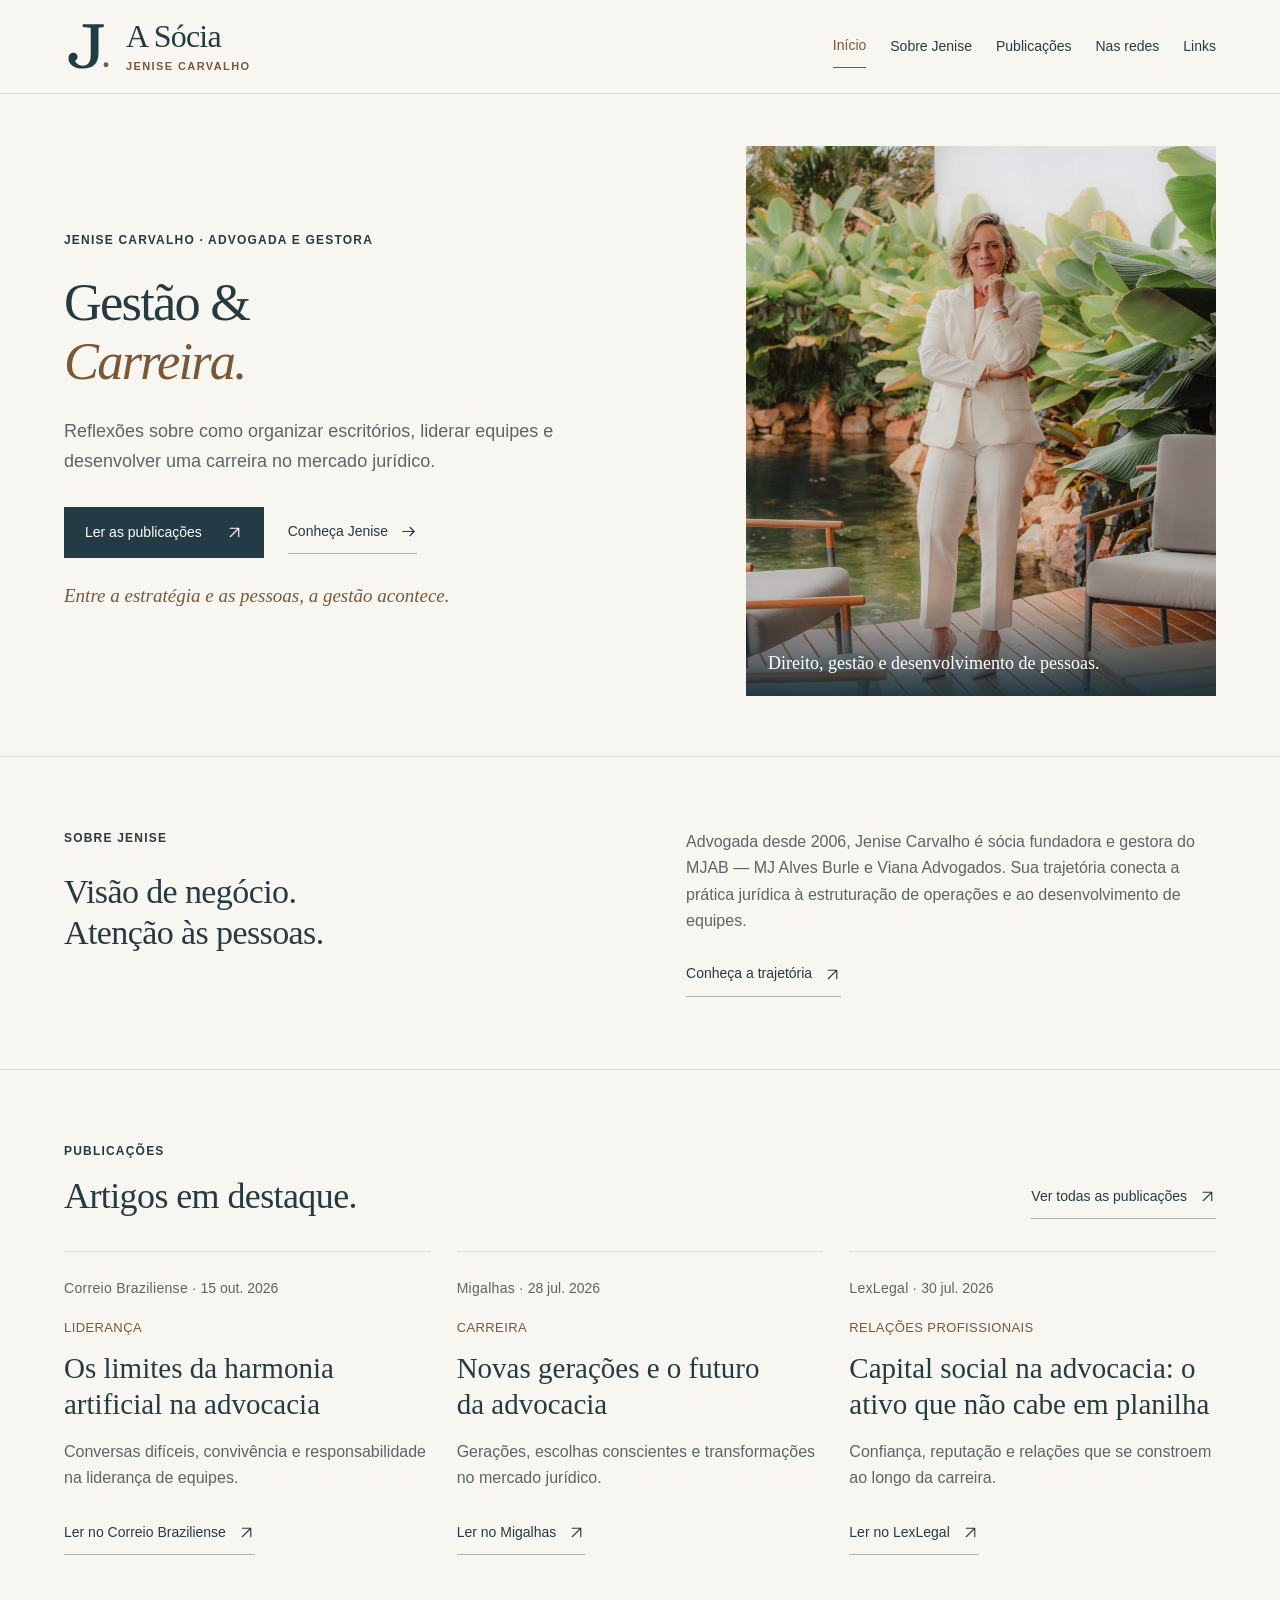
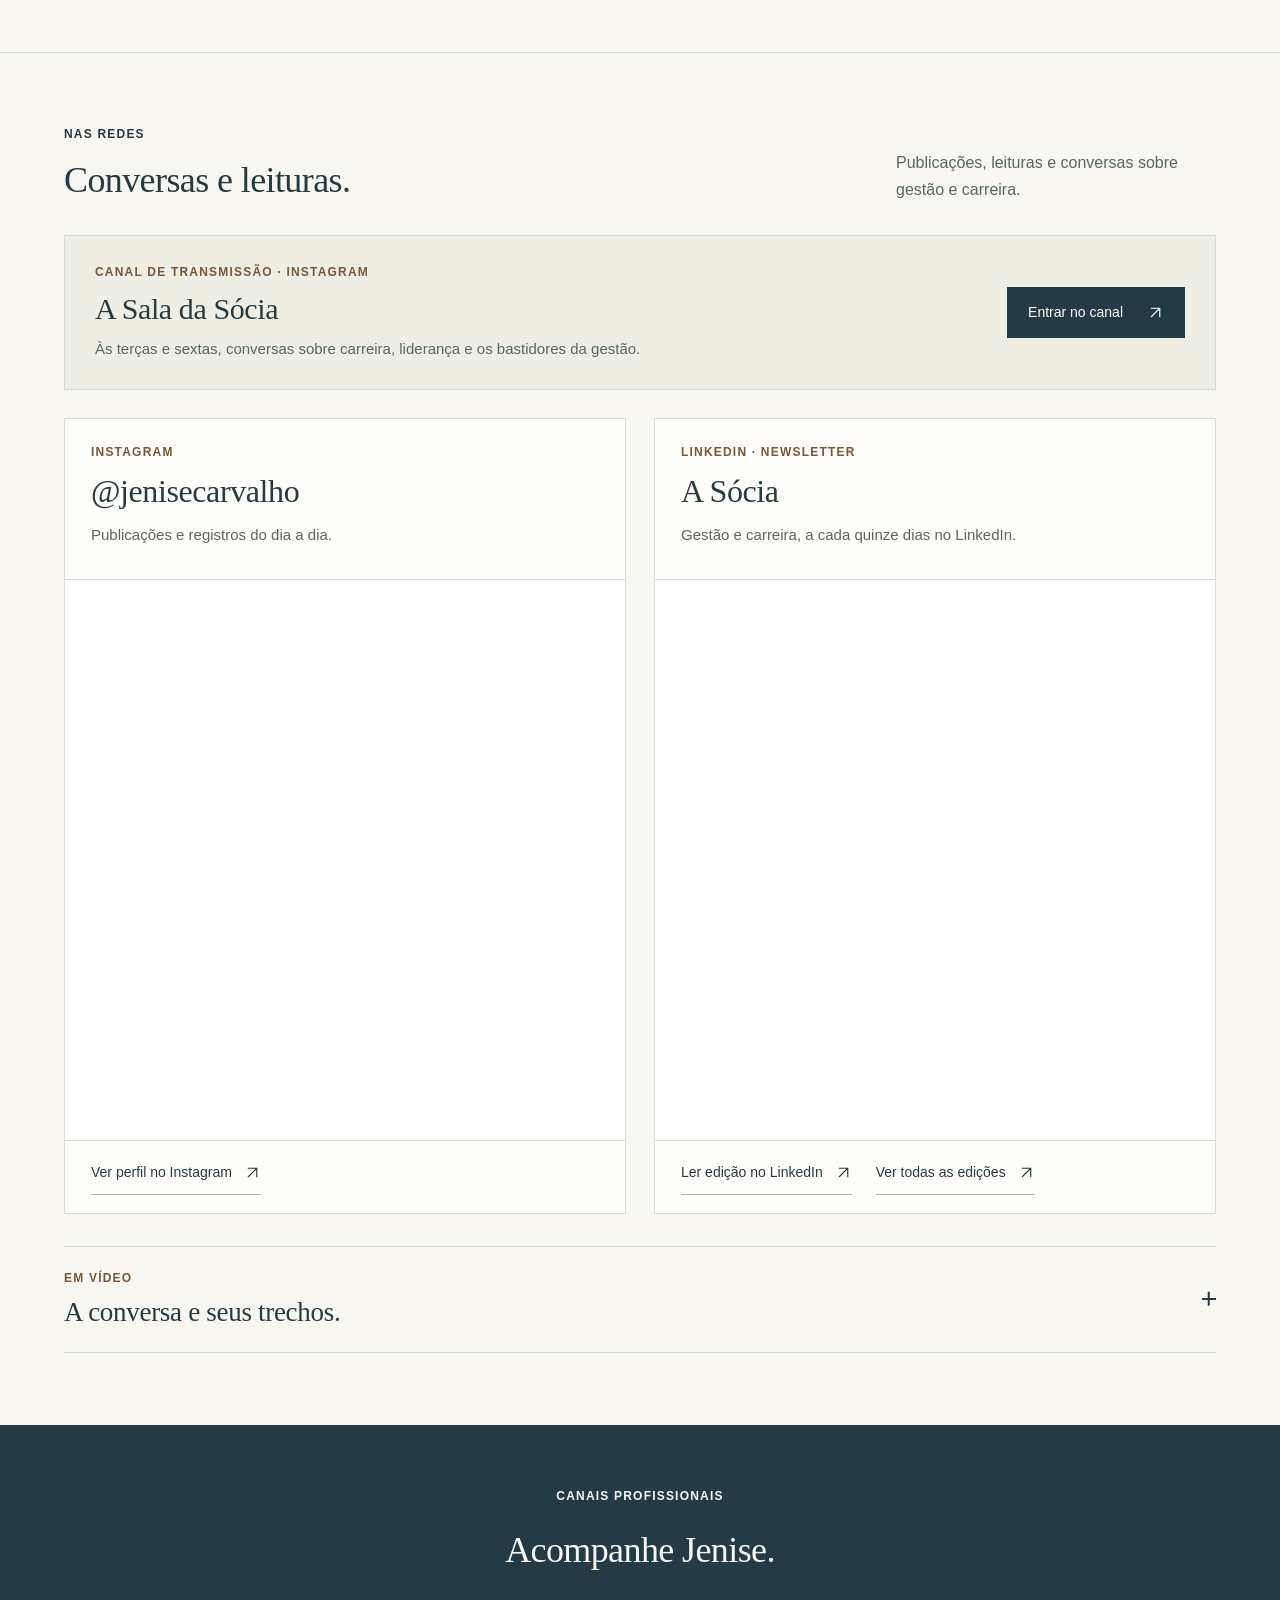
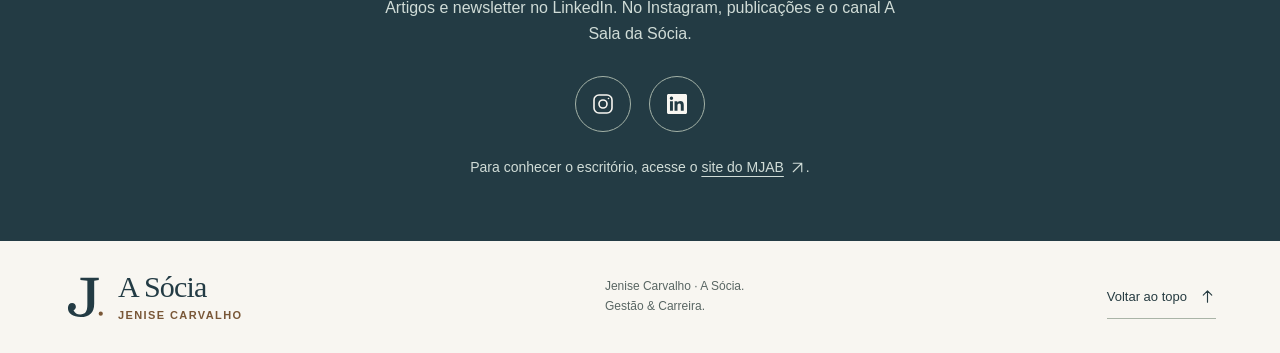
==== commit 462aefd2: "Publica página Links com temas e integra canal A Sala da Sócia" ====
--- a/index.html
+++ b/index.html
@@ -12,25 +12,25 @@
   <meta property="og:title" content="Jenise Carvalho · A Sócia | Gestão &amp; Carreira">
   <meta property="og:description" content="Gestão e carreira na advocacia. Conheça Jenise Carvalho e acompanhe seus artigos, a newsletter A Sócia e suas conversas sobre liderança.">
   <meta property="og:url" content="https://matheusbdc.github.io/jenise-a-socia/">
-  <meta property="og:image" content="https://matheusbdc.github.io/jenise-a-socia/assets/jenise-a-socia-compartilhar-v2.jpg">
-  <meta property="og:image:secure_url" content="https://matheusbdc.github.io/jenise-a-socia/assets/jenise-a-socia-compartilhar-v2.jpg">
+  <meta property="og:image" content="https://matheusbdc.github.io/jenise-a-socia/assets/jenise-a-socia-compartilhar-v3.jpg">
+  <meta property="og:image:secure_url" content="https://matheusbdc.github.io/jenise-a-socia/assets/jenise-a-socia-compartilhar-v3.jpg">
   <meta property="og:image:type" content="image/jpeg">
   <meta property="og:image:width" content="1200">
   <meta property="og:image:height" content="630">
-  <meta property="og:image:alt" content="Jenise Carvalho · A Sócia. Gestão &amp; Carreira na advocacia.">
+  <meta property="og:image:alt" content="Retrato de Jenise Carvalho com a marca A Sócia. Gestão &amp; Carreira.">
   <meta name="twitter:card" content="summary_large_image">
   <meta name="twitter:title" content="Jenise Carvalho · A Sócia | Gestão &amp; Carreira">
   <meta name="twitter:description" content="Gestão e carreira na advocacia. Conheça Jenise Carvalho e acompanhe seus artigos, a newsletter A Sócia e suas conversas sobre liderança.">
-  <meta name="twitter:image" content="https://matheusbdc.github.io/jenise-a-socia/assets/jenise-a-socia-compartilhar-v2.jpg">
-  <meta name="twitter:image:alt" content="Jenise Carvalho · A Sócia. Gestão &amp; Carreira na advocacia.">
+  <meta name="twitter:image" content="https://matheusbdc.github.io/jenise-a-socia/assets/jenise-a-socia-compartilhar-v3.jpg">
+  <meta name="twitter:image:alt" content="Retrato de Jenise Carvalho com a marca A Sócia. Gestão &amp; Carreira.">
   <meta name="theme-color" content="#233b44">
   <title>Jenise Carvalho · A Sócia | Gestão &amp; Carreira</title>
   <link rel="icon" href="assets/marca.svg?v=20261026-17" type="image/svg+xml">
-  <link rel="stylesheet" href="assets/site.css?v=20261026-17">
+  <link rel="stylesheet" href="assets/site.css?v=20261026-18">
   <script src="assets/site.js?v=20261026-16" defer></script>
 <noscript><style>@media(max-width:900px){.header #navigation{display:flex;position:static;flex-wrap:wrap;width:100%;padding:0;box-shadow:none;border:0;gap:4px 22px}.menu{display:none}}</style></noscript>
 </head>
-<body class="page-home"><a class="skip" href="#conteudo">Ir para o conteúdo</a><header class="header"><a class="brand" href="./" aria-label="Jenise Carvalho · A Sócia, início"><img class="brand-symbol" src="assets/marca-monograma.svg?v=20261026-17" width="48" height="54" alt="" aria-hidden="true"><span class="brand-wordmark"><span class="brand-title">A Sócia</span><span class="brand-author">JENISE CARVALHO</span></span></a><button class="menu" aria-expanded="false" aria-controls="navigation">Menu <svg class="ui-icon" viewBox="0 0 24 24" fill="none" stroke="currentColor" stroke-width="1.6" aria-hidden="true"><path d="M4 6h16M4 12h16M4 18h16"/></svg></button><nav id="navigation" aria-label="Principal"><a href="./" aria-current="page">Início</a><a href="sobre/">Sobre Jenise</a><a href="publicacoes/">Publicações</a><a href="#conversas">Nas redes</a></nav></header><main id="conteudo" tabindex="-1"><section class="hero" id="inicio" aria-labelledby="hero-title">
+<body class="page-home"><a class="skip" href="#conteudo">Ir para o conteúdo</a><header class="header"><a class="brand" href="./" aria-label="Jenise Carvalho · A Sócia, início"><img class="brand-symbol" src="assets/marca-monograma.svg?v=20261026-17" width="48" height="54" alt="" aria-hidden="true"><span class="brand-wordmark"><span class="brand-title">A Sócia</span><span class="brand-author">JENISE CARVALHO</span></span></a><button class="menu" aria-expanded="false" aria-controls="navigation">Menu <svg class="ui-icon" viewBox="0 0 24 24" fill="none" stroke="currentColor" stroke-width="1.6" aria-hidden="true"><path d="M4 6h16M4 12h16M4 18h16"/></svg></button><nav id="navigation" aria-label="Principal"><a href="./" aria-current="page">Início</a><a href="sobre/">Sobre Jenise</a><a href="publicacoes/">Publicações</a><a href="#conversas">Nas redes</a><a href="links/">Links</a></nav></header><main id="conteudo" tabindex="-1"><section class="hero" id="inicio" aria-labelledby="hero-title">
       <div class="hero-copy">
         <p class="eyebrow">JENISE CARVALHO · ADVOGADA E GESTORA</p>
         <h1 id="hero-title">Gestão &amp;<br><em>Carreira.</em></h1>
@@ -41,6 +41,10 @@
       <figure class="hero-photo"><img src="assets/jenise-lideranca.jpg" width="919" height="1280" alt="Jenise Carvalho em pé, de terno branco, em um jardim" fetchpriority="high" decoding="async"><figcaption>Direito, gestão e desenvolvimento de pessoas.</figcaption></figure>
     </section><section class="section home-intro" id="sobre" aria-labelledby="intro-title"><div><p class="eyebrow">SOBRE JENISE</p><h2 class="editorial-title" id="intro-title">Visão de negócio.<br>Atenção às pessoas.</h2></div><div><p>Advogada desde 2006, Jenise Carvalho é sócia fundadora e gestora do MJAB — MJ Alves Burle e Viana Advogados. Sua trajetória conecta a prática jurídica à estruturação de operações e ao desenvolvimento de equipes.</p><a class="text-link" href="sobre/">Conheça a trajetória <svg class="ui-icon" viewBox="0 0 24 24" fill="none" stroke="currentColor" stroke-width="1.6" stroke-linecap="round" stroke-linejoin="round" aria-hidden="true" focusable="false"><path d="M6 18 18 6M6 6h12v12"/></svg></a></div></section><section class="section home-publications" id="publicacoes" aria-labelledby="publications-title"><div class="section-heading"><div><p class="eyebrow">PUBLICAÇÕES</p><h2 class="editorial-title" id="publications-title">Artigos em destaque.</h2></div><a class="text-link" href="publicacoes/">Ver todas as publicações <svg class="ui-icon" viewBox="0 0 24 24" fill="none" stroke="currentColor" stroke-width="1.6" stroke-linecap="round" stroke-linejoin="round" aria-hidden="true" focusable="false"><path d="M6 18 18 6M6 6h12v12"/></svg></a></div><div class="highlights-grid"><article class="publication-card"><p class="article-meta">Correio Braziliense · <time datetime="2026-10-15">15 out. 2026</time></p><p class="card-theme">Liderança</p><h3><a href="https://www.correiobraziliense.com.br/direito-e-justica/2026/10/7519737-os-limites-da-harmonia-artificial-na-advocacia.html" target="_blank" rel="noopener noreferrer">Os limites da harmonia artificial na advocacia</a></h3><p>Conversas difíceis, convivência e responsabilidade na liderança de equipes.</p><a class="text-link" href="https://www.correiobraziliense.com.br/direito-e-justica/2026/10/7519737-os-limites-da-harmonia-artificial-na-advocacia.html" target="_blank" rel="noopener noreferrer">Ler no Correio Braziliense <svg class="ui-icon" viewBox="0 0 24 24" fill="none" stroke="currentColor" stroke-width="1.6" stroke-linecap="round" stroke-linejoin="round" aria-hidden="true" focusable="false"><path d="M6 18 18 6M6 6h12v12"/></svg></a></article><article class="publication-card"><p class="article-meta">Migalhas · <time datetime="2026-07-28">28 jul. 2026</time></p><p class="card-theme">Carreira</p><h3><a href="https://www.migalhas.com.br/depeso/461056/o-que-a-geracao-z-e-os-millennials-revelam-sobre-o-mercado-juridico" target="_blank" rel="noopener noreferrer">Novas gerações e o futuro da advocacia</a></h3><p>Gerações, escolhas conscientes e transformações no mercado jurídico.</p><a class="text-link" href="https://www.migalhas.com.br/depeso/461056/o-que-a-geracao-z-e-os-millennials-revelam-sobre-o-mercado-juridico" target="_blank" rel="noopener noreferrer">Ler no Migalhas <svg class="ui-icon" viewBox="0 0 24 24" fill="none" stroke="currentColor" stroke-width="1.6" stroke-linecap="round" stroke-linejoin="round" aria-hidden="true" focusable="false"><path d="M6 18 18 6M6 6h12v12"/></svg></a></article><article class="publication-card"><p class="article-meta">LexLegal · <time datetime="2026-07-30">30 jul. 2026</time></p><p class="card-theme">Relações profissionais</p><h3><a href="https://lexlegal.com.br/capital-social-na-advocacia-o-ativo-que-nao-cabe-em-planilha/" target="_blank" rel="noopener noreferrer">Capital social na advocacia: o ativo que não cabe em planilha</a></h3><p>Confiança, reputação e relações que se constroem ao longo da carreira.</p><a class="text-link" href="https://lexlegal.com.br/capital-social-na-advocacia-o-ativo-que-nao-cabe-em-planilha/" target="_blank" rel="noopener noreferrer">Ler no LexLegal <svg class="ui-icon" viewBox="0 0 24 24" fill="none" stroke="currentColor" stroke-width="1.6" stroke-linecap="round" stroke-linejoin="round" aria-hidden="true" focusable="false"><path d="M6 18 18 6M6 6h12v12"/></svg></a></article></div></section><section class="section conversations" id="conversas" aria-labelledby="conversations-title">
   <div class="section-heading"><div><p class="eyebrow">NAS REDES</p><h2 class="editorial-title" id="conversations-title">Conversas e leituras.</h2></div><p>Publicações, leituras e conversas sobre gestão e carreira.</p></div>
+  <aside class="channel-callout" id="sala-da-socia" aria-labelledby="channel-title">
+    <div><p class="eyebrow">CANAL DE TRANSMISSÃO · INSTAGRAM</p><h3 id="channel-title">A Sala da Sócia</h3><p>Às terças e sextas, conversas sobre carreira, liderança e os bastidores da gestão.</p></div>
+    <a class="button" href="https://www.instagram.com/channel/HG0R01zZ5a70B2cw/" target="_blank" rel="noopener noreferrer">Entrar no canal <svg class="ui-icon" viewBox="0 0 24 24" fill="none" stroke="currentColor" stroke-width="1.6" stroke-linecap="round" stroke-linejoin="round" aria-hidden="true" focusable="false"><path d="M6 18 18 6M6 6h12v12"/></svg></a>
+  </aside>
   <div class="network-previews">
     <div class="network-panel network-instagram" id="canal-instagram">
       <aside class="social-preview-card instagram-card" id="instagram" tabindex="-1" aria-labelledby="instagram-title">
@@ -51,7 +55,7 @@
     </div>
     <div class="network-panel network-newsletter" id="canal-newsletter">
       <section class="social-preview-card" id="abordagem" tabindex="-1" aria-labelledby="newsletter-title">
-        <div class="social-preview-heading"><p class="eyebrow">LINKEDIN · NEWSLETTER</p><h3 id="newsletter-title">A Sócia</h3><p>Gestão e carreira na newsletter de Jenise.</p></div>
+        <div class="social-preview-heading"><p class="eyebrow">LINKEDIN · NEWSLETTER</p><h3 id="newsletter-title">A Sócia</h3><p>Gestão e carreira, a cada quinze dias no LinkedIn.</p></div>
         <div class="social-preview-frame linkedin-slot"><iframe src="https://www.linkedin.com/embed/feed/update/urn:li:activity:7518284211699474434" title="Prévia de A Sócia no LinkedIn: Sucessão não é conversa de despedida" width="504" height="700" loading="lazy" allow="autoplay 'none'" referrerpolicy="strict-origin-when-cross-origin"></iframe></div>
         <div class="social-preview-links"><a class="text-link" href="https://www.linkedin.com/pulse/sucess%C3%A3o-n%C3%A3o-%C3%A9-conversa-de-despedida-jenise-carvalho-b4wlf/" target="_blank" rel="noopener noreferrer">Ler edição no LinkedIn <svg class="ui-icon" viewBox="0 0 24 24" fill="none" stroke="currentColor" stroke-width="1.6" stroke-linecap="round" stroke-linejoin="round" aria-hidden="true" focusable="false"><path d="M6 18 18 6M6 6h12v12"/></svg></a><a class="text-link" href="https://www.linkedin.com/newsletters/a-s%C3%B3cia-6931297052869935104" target="_blank" rel="noopener noreferrer">Ver todas as edições <svg class="ui-icon" viewBox="0 0 24 24" fill="none" stroke="currentColor" stroke-width="1.6" stroke-linecap="round" stroke-linejoin="round" aria-hidden="true" focusable="false"><path d="M6 18 18 6M6 6h12v12"/></svg></a></div>
       </section>
@@ -72,5 +76,5 @@
       </div></details></div>
   </div>
   </details>
-</section><section class="contact" id="contato" aria-labelledby="contact-title"><p class="eyebrow">CANAIS PROFISSIONAIS</p><h2 class="editorial-title" id="contact-title">Acompanhe Jenise.</h2><p>No LinkedIn, artigos e newsletter. No Instagram, conteúdos e registros do dia a dia.</p><div class="social-links social-icons"><a href="https://www.instagram.com/jenisecarvalho/" target="_blank" rel="noopener noreferrer" aria-label="Instagram de Jenise Carvalho" title="Instagram"><svg class="social-icon" viewBox="0 0 24 24" fill="none" stroke="currentColor" stroke-width="1.6" stroke-linecap="round" stroke-linejoin="round" aria-hidden="true" focusable="false"><rect x="3" y="3" width="18" height="18" rx="5"/><circle cx="12" cy="12" r="4"/><circle cx="17.5" cy="6.5" r=".8" fill="currentColor" stroke="none"/></svg></a><a href="https://www.linkedin.com/in/jenisecarvalho/" target="_blank" rel="noopener noreferrer" aria-label="LinkedIn de Jenise Carvalho" title="LinkedIn"><svg class="social-icon" viewBox="0 0 24 24" fill="currentColor" aria-hidden="true" focusable="false"><path d="M20.45 2H3.55C2.69 2 2 2.68 2 3.52v16.96c0 .84.69 1.52 1.55 1.52h16.9c.86 0 1.55-.68 1.55-1.52V3.52c0-.84-.69-1.52-1.55-1.52ZM7.93 18.75H4.98V9.2h2.95v9.55ZM6.45 7.89a1.71 1.71 0 1 1 0-3.42 1.71 1.71 0 0 1 0 3.42Zm12.3 10.86H15.8v-4.64c0-1.1-.02-2.52-1.54-2.52-1.54 0-1.77 1.2-1.77 2.44v4.72H9.54V9.2h2.83v1.3h.04c.39-.74 1.36-1.52 2.79-1.52 2.98 0 3.55 1.96 3.55 4.5v5.27Z"/></svg></a></div><p class="contact-context">Para conhecer o escritório, acesse o <a href="https://www.mjab.adv.br/" target="_blank" rel="noopener noreferrer">site do MJAB <svg class="ui-icon" viewBox="0 0 24 24" fill="none" stroke="currentColor" stroke-width="1.6" stroke-linecap="round" stroke-linejoin="round" aria-hidden="true" focusable="false"><path d="M6 18 18 6M6 6h12v12"/></svg></a>.</p></section></main><footer><a class="brand" href="./"><img class="brand-symbol" src="assets/marca-monograma.svg?v=20261026-17" width="48" height="54" alt="" aria-hidden="true"><span class="brand-wordmark"><span class="brand-title">A Sócia</span><span class="brand-author">JENISE CARVALHO</span></span></a><p>Jenise Carvalho · A Sócia.<br>Gestão &amp; Carreira.</p><a class="text-link" href="#conteudo">Voltar ao topo <svg class="ui-icon" viewBox="0 0 24 24" fill="none" stroke="currentColor" stroke-width="1.6" stroke-linecap="round" stroke-linejoin="round" aria-hidden="true" focusable="false"><path d="M12 20V4m-6 6 6-6 6 6"/></svg></a></footer></body>
+</section><section class="contact" id="contato" aria-labelledby="contact-title"><p class="eyebrow">CANAIS PROFISSIONAIS</p><h2 class="editorial-title" id="contact-title">Acompanhe Jenise.</h2><p>Artigos e newsletter no LinkedIn. No Instagram, publicações e o canal A Sala da Sócia.</p><div class="social-links social-icons"><a href="https://www.instagram.com/jenisecarvalho/" target="_blank" rel="noopener noreferrer" aria-label="Instagram de Jenise Carvalho" title="Instagram"><svg class="social-icon" viewBox="0 0 24 24" fill="none" stroke="currentColor" stroke-width="1.6" stroke-linecap="round" stroke-linejoin="round" aria-hidden="true" focusable="false"><rect x="3" y="3" width="18" height="18" rx="5"/><circle cx="12" cy="12" r="4"/><circle cx="17.5" cy="6.5" r=".8" fill="currentColor" stroke="none"/></svg></a><a href="https://www.linkedin.com/in/jenisecarvalho/" target="_blank" rel="noopener noreferrer" aria-label="LinkedIn de Jenise Carvalho" title="LinkedIn"><svg class="social-icon" viewBox="0 0 24 24" fill="currentColor" aria-hidden="true" focusable="false"><path d="M20.45 2H3.55C2.69 2 2 2.68 2 3.52v16.96c0 .84.69 1.52 1.55 1.52h16.9c.86 0 1.55-.68 1.55-1.52V3.52c0-.84-.69-1.52-1.55-1.52ZM7.93 18.75H4.98V9.2h2.95v9.55ZM6.45 7.89a1.71 1.71 0 1 1 0-3.42 1.71 1.71 0 0 1 0 3.42Zm12.3 10.86H15.8v-4.64c0-1.1-.02-2.52-1.54-2.52-1.54 0-1.77 1.2-1.77 2.44v4.72H9.54V9.2h2.83v1.3h.04c.39-.74 1.36-1.52 2.79-1.52 2.98 0 3.55 1.96 3.55 4.5v5.27Z"/></svg></a></div><p class="contact-context">Para conhecer o escritório, acesse o <a href="https://www.mjab.adv.br/" target="_blank" rel="noopener noreferrer">site do MJAB <svg class="ui-icon" viewBox="0 0 24 24" fill="none" stroke="currentColor" stroke-width="1.6" stroke-linecap="round" stroke-linejoin="round" aria-hidden="true" focusable="false"><path d="M6 18 18 6M6 6h12v12"/></svg></a>.</p></section></main><footer><a class="brand" href="./"><img class="brand-symbol" src="assets/marca-monograma.svg?v=20261026-17" width="48" height="54" alt="" aria-hidden="true"><span class="brand-wordmark"><span class="brand-title">A Sócia</span><span class="brand-author">JENISE CARVALHO</span></span></a><p>Jenise Carvalho · A Sócia.<br>Gestão &amp; Carreira.</p><a class="text-link" href="#conteudo">Voltar ao topo <svg class="ui-icon" viewBox="0 0 24 24" fill="none" stroke="currentColor" stroke-width="1.6" stroke-linecap="round" stroke-linejoin="round" aria-hidden="true" focusable="false"><path d="M12 20V4m-6 6 6-6 6 6"/></svg></a></footer></body>
 </html>
--- a/assets/site.css
+++ b/assets/site.css
@@ -400,6 +400,15 @@
 #article-catalog .publication-featured>p:not(.article-meta):not(.card-theme){max-width:750px}
 #article-catalog .publication-featured>.text-link{margin-top:0}
 
+/* Canal de transmissão e prévias oficiais das redes. */
+.channel-callout{display:flex;align-items:center;justify-content:space-between;gap:28px;flex-wrap:wrap;margin-bottom:28px;padding:27px 30px;background:#eeeee5;border:1px solid var(--line)}
+.channel-callout>div{flex:1 1 420px;min-width:0}
+.channel-callout .eyebrow{color:var(--bronze);margin-bottom:8px}
+.channel-callout h3{font:30px/1.2 var(--serif);letter-spacing:-.4px;margin:0 0 10px}
+.channel-callout>div>p:last-child{font-size:15px;color:var(--muted);max-width:620px;margin:0}
+.channel-callout>.button{flex:0 0 auto;white-space:nowrap;font-size:14px}
+@media(max-width:650px){.channel-callout{padding:23px 22px;gap:20px;margin-bottom:24px}.channel-callout>div{flex-basis:100%}.channel-callout h3{font-size:29px}.channel-callout>div>p:last-child{font-size:14px}.channel-callout>.button{width:100%;justify-content:center}}
+
 /* As prévias de Instagram e LinkedIn abrem a seção juntas. */
 .network-previews{display:grid;grid-template-columns:repeat(2,minmax(0,1fr));gap:28px;align-items:stretch}
 .network-previews .network-panel{min-width:0}
